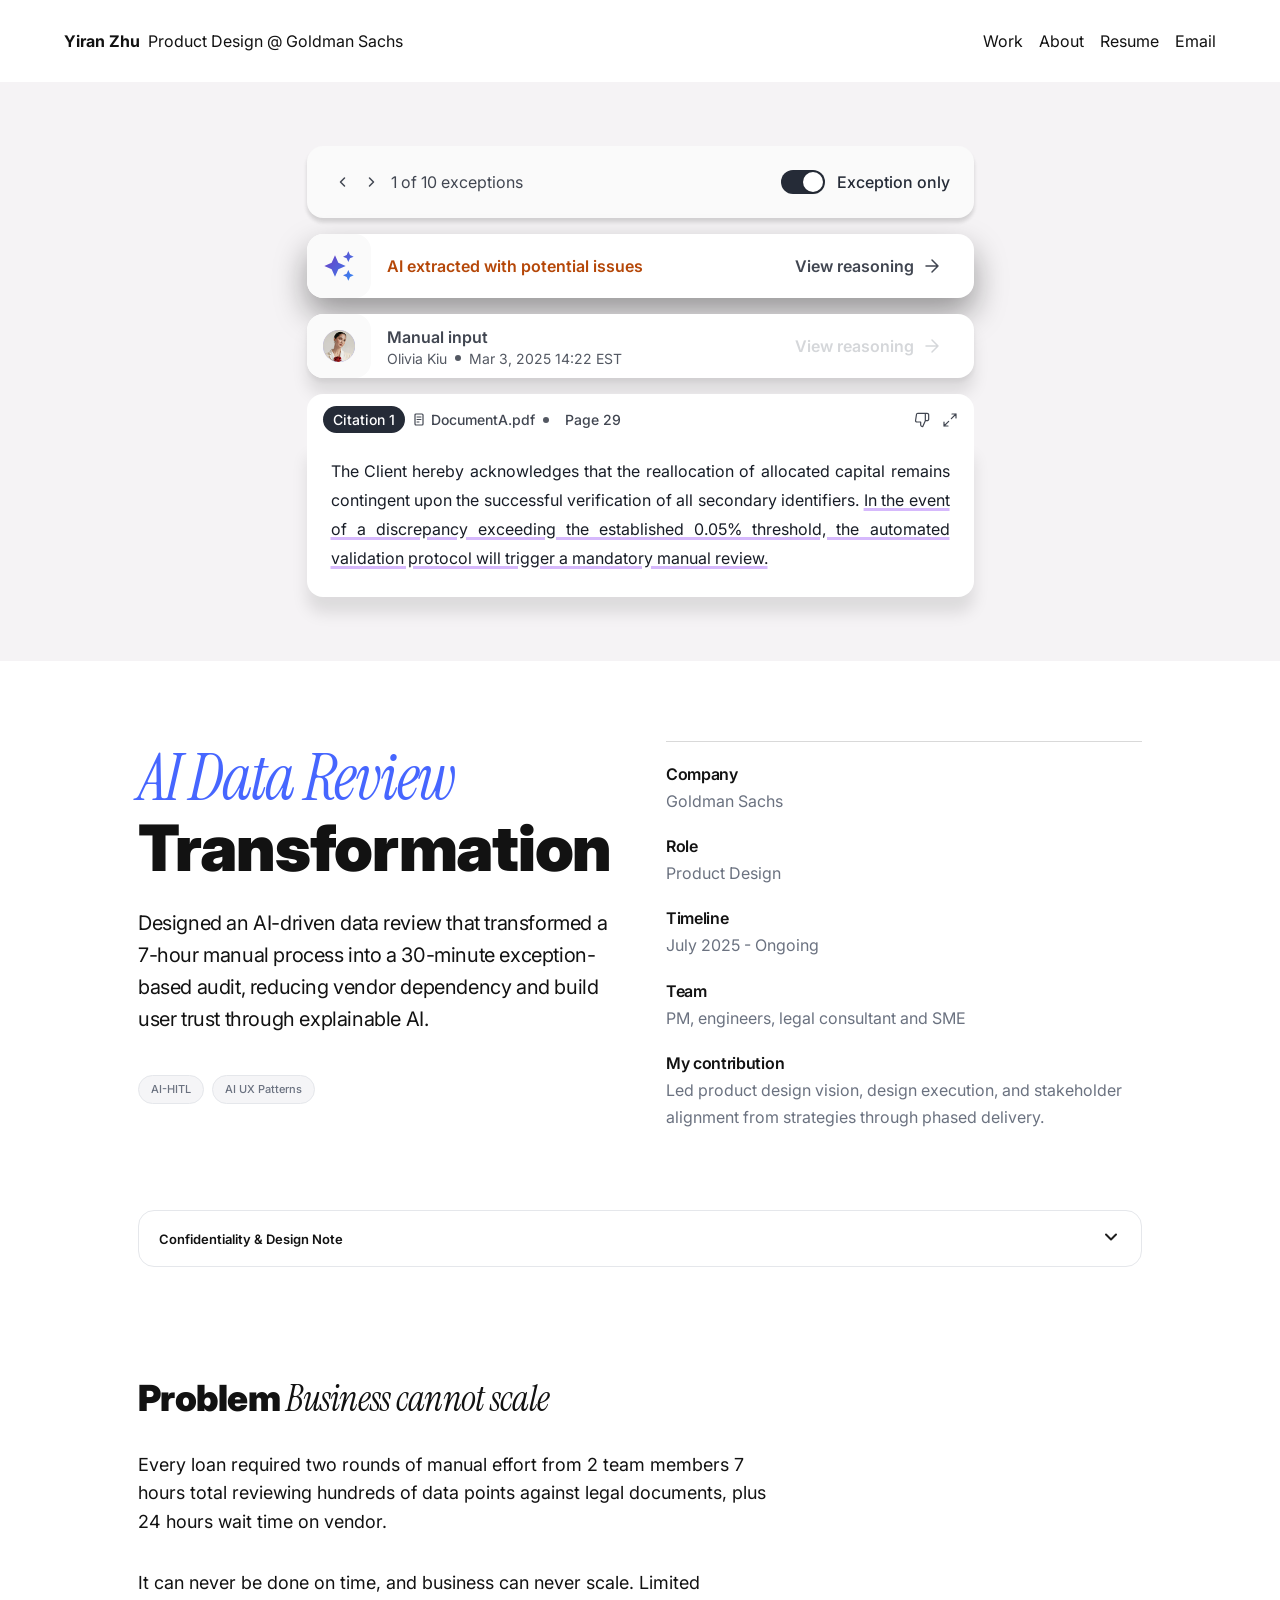
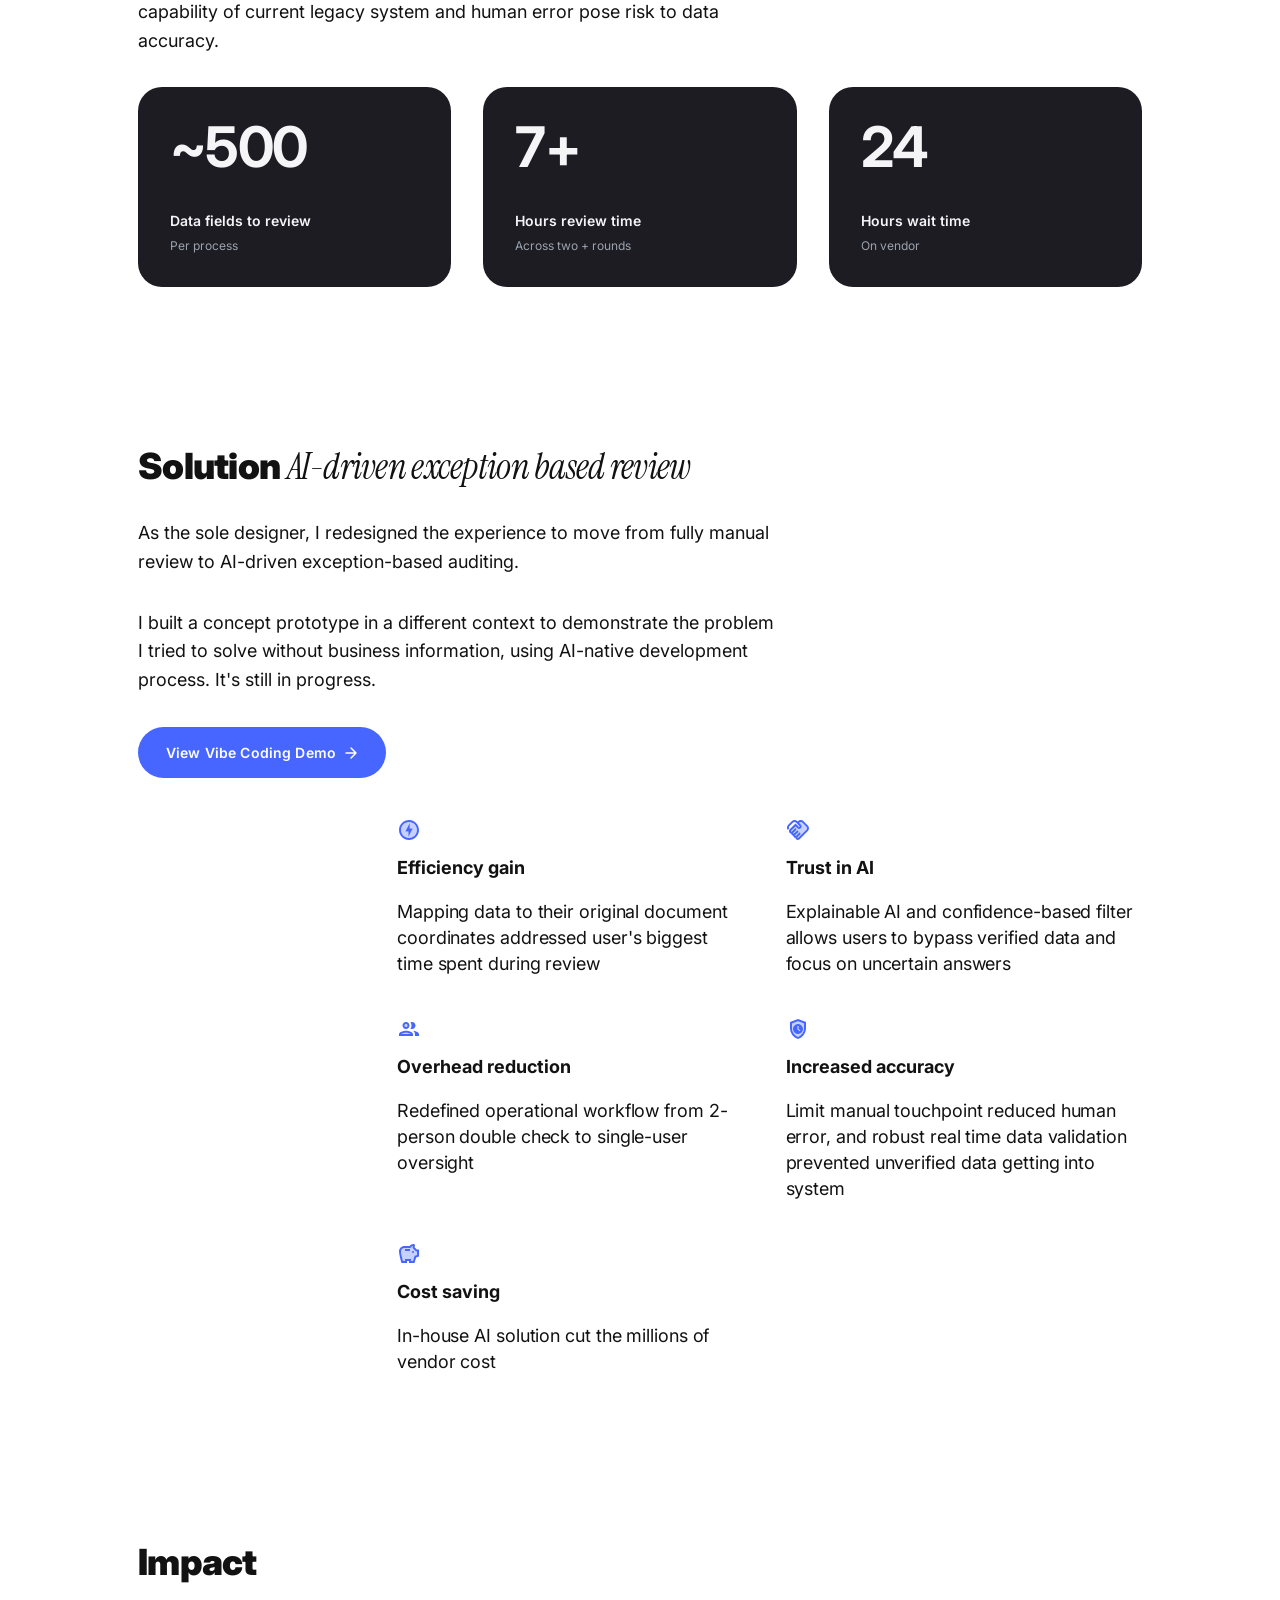
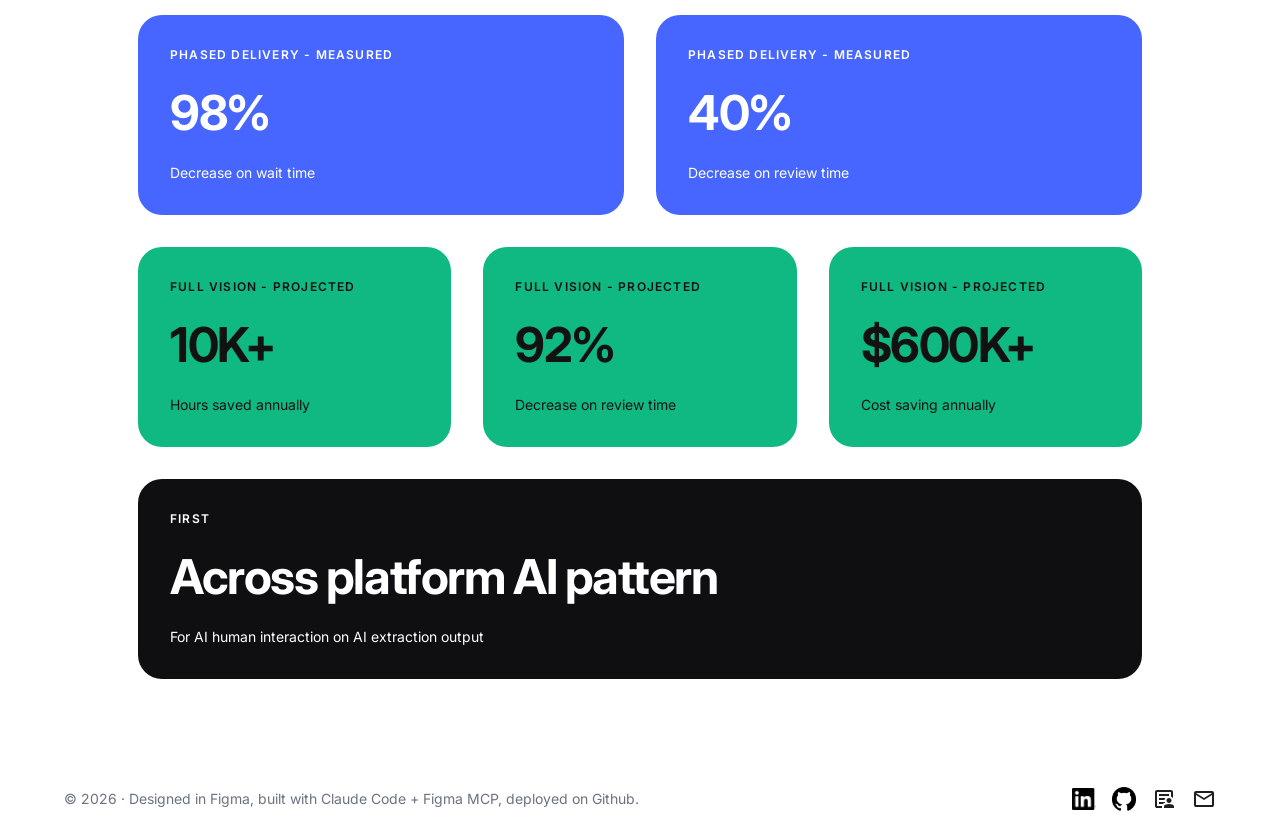
==== case-study-ai-data-review.html @ 9115e7f7 "small fixes for clarification" ====
<!DOCTYPE html>
<html lang="en">
<head>
  <meta charset="UTF-8">
  <meta name="viewport" content="width=device-width, initial-scale=1.0">
  <title>AI Data Review Transformation — Yiran Zhu</title>
  <link rel="preconnect" href="https://fonts.googleapis.com">
  <link rel="preconnect" href="https://fonts.gstatic.com" crossorigin>
  <link rel="stylesheet" href="https://fonts.googleapis.com/css2?family=Inter:ital,wght@0,400;0,500;0,600;0,700;0,900;1,400&family=Instrument+Serif:ital@0;1&family=JetBrains+Mono:wght@400;700&display=swap">
  <link rel="stylesheet" href="styles.css">
 
</head>
<body>

  <!-- ── Header ───────────────────────────────────────── -->
  <header class="site-header">
    <div class="header-col-left">
      <a href="index.html" class="header-name header-link" style="font-weight:700;">Yiran Zhu</a>
      <span class="header-title" style="font-size:16px; color: var(--color-text-primary);">Product Design @ Goldman Sachs</span>
    </div>
    <div class="header-col-right">
      <a href="index.html#work" class="header-link">Work</a>
      <a href="index.html#about" class="header-link">About</a>
      <a href="Yiran_Zhu_Senior_Product_Designer_Resume.pdf" target="_blank" class="header-link">Resume</a>
      <a href="mailto:yiran.jour@gmail.com" class="header-link">Email</a>
      <button class="hamburger-btn" id="hamburger-btn" aria-label="Open menu" aria-expanded="false">
        <span></span><span></span><span></span>
      </button>
    </div>
    <nav class="nav-dropdown" id="nav-dropdown" aria-hidden="true">
      <a href="index.html#work" class="nav-dropdown-link">Work</a>
      <a href="index.html#about" class="nav-dropdown-link">About</a>
      <a href="Yiran_Zhu_Senior_Product_Designer_Resume.pdf" target="_blank" class="nav-dropdown-link">Resume</a>
      <a href="mailto:yiran.jour@gmail.com" class="nav-dropdown-link">Email</a>
    </nav>
  </header>

  <!-- ── Hero: AI Review UI Mockup ──────────────────── -->
  <div class="cs-hero-widget">
    <div class="cs-widget-inner">

      <!-- Pagination + Toggle bar -->
      <div class="widget-bar">
        <div class="widget-bar-left">
          <div class="widget-pagination-btns">
            <button class="widget-pagination-btn" aria-label="Previous">
              <svg width="12" height="12" viewBox="0 0 12 12" fill="none"><path d="M7.5 2L3.5 6L7.5 10" stroke="#414651" stroke-width="1.5" stroke-linecap="round" stroke-linejoin="round"/></svg>
            </button>
            <button class="widget-pagination-btn" aria-label="Next">
              <svg width="12" height="12" viewBox="0 0 12 12" fill="none"><path d="M4.5 2L8.5 6L4.5 10" stroke="#414651" stroke-width="1.5" stroke-linecap="round" stroke-linejoin="round"/></svg>
            </button>
          </div>
          <span class="widget-pagination-label">1 of 10 exceptions</span>
        </div>
        <div class="widget-toggle-group">
          <div class="widget-toggle-track">
            <div class="widget-toggle-thumb"></div>
          </div>
          <span class="widget-toggle-label">Exception only</span>
        </div>
      </div>

      <!-- AI extracted row -->
      <div class="widget-row widget-row--ai">
        <div class="widget-row-icon">
          <svg xmlns="http://www.w3.org/2000/svg" width="32" height="32" viewBox="0 0 32 32" fill="none">
            <path d="M25.3335 12L27.0002 8.33334L30.6668 6.66668L27.0002 5.00001L25.3335 1.33334L23.6668 5.00001L20.0002 6.66668L23.6668 8.33334L25.3335 12ZM15.3335 12.6667L12.0002 5.33334L8.66683 12.6667L1.3335 16L8.66683 19.3333L12.0002 26.6667L15.3335 19.3333L22.6668 16L15.3335 12.6667ZM25.3335 20L23.6668 23.6667L20.0002 25.3333L23.6668 27L25.3335 30.6667L27.0002 27L30.6668 25.3333L27.0002 23.6667L25.3335 20Z" fill="url(#paint0_linear_5_7538)"/>
            <defs>
            <linearGradient id="paint0_linear_5_7538" x1="5.00016" y1="5.00001" x2="34.9446" y2="33.1111" gradientUnits="userSpaceOnUse">
            <stop stop-color="#6941C6"/>
            <stop offset="1" stop-color="#2E90FA"/>
            </linearGradient>
            </defs>
            </svg>
        </div>
        <div class="widget-row-content">
          <span class="widget-ai-label">AI extracted with potential issues</span>
        </div>
        <div class="widget-row-action">
          <span class="widget-view-btn">View reasoning
            <svg width="20" height="20" viewBox="0 0 20 20" fill="none"><path d="M4 10h12M10 4l6 6-6 6" stroke="#414651" stroke-width="1.5" stroke-linecap="round" stroke-linejoin="round"/></svg>
          </span>
        </div>
      </div>

      <!-- Manual input row -->
      <div class="widget-row widget-row--manual">
        <div class="widget-row-icon">
          <div class="widget-avatar"><img src="img/Avatar.png"></div>
        </div>
        <div class="widget-row-content">
          <div class="widget-manual-info">
            <span class="widget-manual-title">Manual input</span>
            <div class="widget-manual-sub">
              <span>Olivia Kiu</span>
              <span class="widget-dot"></span>
              <span>Mar 3, 2025 14:22 EST</span>
            </div>
          </div>
        </div>
        <div class="widget-row-action">
          <span class="widget-view-btn widget-view-btn--disabled">View reasoning
            <svg width="20" height="20" viewBox="0 0 20 20" fill="none"><path d="M4 10h12M10 4l6 6-6 6" stroke="#d5d7da" stroke-width="1.5" stroke-linecap="round" stroke-linejoin="round"/></svg>
          </span>
        </div>
      </div>

      <!-- Citation card -->
      <div class="widget-citation">
        <div class="widget-citation-tabs">
          <div class="widget-citation-tab-left">
            <span class="widget-badge-dark">Citation 1</span>
            <div class="widget-badge-file">
              <svg width="14" height="14" viewBox="0 0 14 14" fill="none"><rect x="2" y="1" width="8" height="11" rx="1" stroke="#414651" stroke-width="1.2"/><path d="M4 4h4M4 6.5h4M4 9h2" stroke="#414651" stroke-width="1" stroke-linecap="round"/></svg>
              DocumentA.pdf
            </div>
            <span class="widget-dot"></span>
            <span class="widget-badge-page">Page 29</span>
          </div>
          <div class="widget-citation-actions">
            <svg xmlns="http://www.w3.org/2000/svg" width="16" height="16" viewBox="0 0 16 16" fill="none">
              <path d="M11.3334 1.33334H13.1134C13.4907 1.32667 13.8573 1.45876 14.1436 1.70455C14.43 1.95034 14.6161 2.29271 14.6667 2.66667V7.33334C14.6161 7.7073 14.43 8.04967 14.1436 8.29546C13.8573 8.54125 13.4907 8.67335 13.1134 8.66667H11.3334M6.66669 10V12.6667C6.66669 13.1971 6.8774 13.7058 7.25247 14.0809C7.62755 14.456 8.13625 14.6667 8.66669 14.6667L11.3334 8.66667V1.33334H3.81335C3.4918 1.32971 3.17977 1.4424 2.93475 1.65067C2.68973 1.85894 2.52824 2.14874 2.48002 2.46667L1.56002 8.46667C1.53102 8.65777 1.5439 8.85289 1.59779 9.03851C1.65168 9.22413 1.74529 9.39581 1.87211 9.54166C1.99894 9.68752 2.15597 9.80405 2.33231 9.8832C2.50864 9.96234 2.70008 10.0022 2.89335 10H6.66669Z" stroke="#414651" stroke-width="1.2" stroke-linecap="round" stroke-linejoin="round"/>
            </svg>
            <svg xmlns="http://www.w3.org/2000/svg" width="16" height="16" viewBox="0 0 16 16" fill="none">
              <path d="M10 2H14M14 2V6M14 2L9.33333 6.66667M6 14H2M2 14V10M2 14L6.66667 9.33333" stroke="#414651" stroke-width="1.2" stroke-linecap="round" stroke-linejoin="round"/>
            </svg>
          </div>
        </div>
        <div class="widget-citation-body">
          <p class="widget-citation-text">The Client hereby acknowledges that the reallocation of allocated capital remains contingent upon the successful verification of all secondary identifiers. <span class="widget-text-highlight">In the event of a discrepancy exceeding the established 0.05% threshold, the automated validation protocol will trigger a mandatory manual review.</span></p>
        </div>
      </div>

    </div>
    <img class="cs-widget-fallback" src="img/Content Block.png" alt="AI Data Review widget preview">
  </div>

  <!-- ── Sections ─────────────────────────────────────── -->
  <div class="cs-sections-wrap">

    <!-- Title + Metadata -->
    <section class="cs-content-section cs-content-section--title">
      <div class="cs-title-left">
        <h1 class="cs-title-heading">
          <em class="type-hero-accent">AI Data Review</em> Transformation
        </h1>
        <p class="cs-title-desc">Designed an AI-driven data review that transformed a 7-hour manual process into a 30-minute exception-based audit, reducing vendor dependency and build user trust through explainable AI.</p>
        <div class="tags">
          <span class="tag">AI-HITL</span>
          <span class="tag">AI UX Patterns</span>
        </div>
      </div>
      <ul class="cs-meta-list">
        <li>
          <span class="cs-meta-list-label">Company</span>
          <p class="cs-meta-list-value">Goldman Sachs</p>
        </li>
        <li>
          <span class="cs-meta-list-label">Role</span>
          <p class="cs-meta-list-value">Product Design</p>
        </li>
        <li>
          <span class="cs-meta-list-label">Timeline</span>
          <p class="cs-meta-list-value">July 2025 - Ongoing</p>
        </li>
        <li>
          <span class="cs-meta-list-label">Team</span>
          <p class="cs-meta-list-value">PM, engineers, legal consultant and SME</p>
        </li>
        <li>
          <span class="cs-meta-list-label">My contribution</span>
          <p class="cs-meta-list-value">Led product design vision, design execution, and stakeholder alignment from strategies through phased delivery.</p>
        </li>
      </ul>
    </section>

    <!-- Confidentiality Note -->
    <section class="cs-content-section cs-content-section--accordion">
      <div class="accordion" data-accordion>
        <button class="accordion-header" aria-expanded="false" aria-controls="acc-ai-body">
          <span>Confidentiality &amp; Design Note</span>
          <span class="accordion-arrow">
            <svg xmlns="http://www.w3.org/2000/svg" width="20" height="20" viewBox="0 0 20 20" fill="none">
              <path d="M5 7.5L10 12.5L15 7.5" stroke="#1E1E1E" stroke-width="2" stroke-linecap="round" stroke-linejoin="round"/>
            </svg>
          </span>
        </button>
        <div class="accordion-body" id="acc-ai-body" hidden>
          <p>To comply with NDA requirements, this case study omits proprietary business logic and utilizes a modified design system. The UX logic, information architecture, and business impact represent the actual work delivered. Full case study can be shared privately.</p>
        </div>
      </div>
    </section>

    <!-- Problem: Business cannot scale -->
    <section class="cs-content-section">
      <div>
        <h2 class="cs-section-heading">Problem <span class="accent-italic">Business cannot scale</span></h2>
      </div>
      <p class="cs-body-text">Every loan required two rounds of manual effort from 2 team members 7 hours total reviewing hundreds of data points against legal documents, plus 24 hours wait time on vendor.</p>
      <p class="cs-body-text">It can never be done on time, and business can never scale. Limited capability of current legacy system and human error pose risk to data accuracy.</p>
      <div class="kpi-row">
        <div class="kpi-card">
          <p class="kpi-number">~500</p>
          <div>
            <p class="kpi-label">Data fields to review</p>
            <p class="kpi-sublabel">Per process</p>
          </div>
        </div>
        <div class="kpi-card">
          <p class="kpi-number">7+</p>
          <div>
            <p class="kpi-label">Hours review time</p>
            <p class="kpi-sublabel">Across two + rounds</p>
          </div>
        </div>
        <div class="kpi-card">
          <p class="kpi-number">24</p>
          <div>
            <p class="kpi-label">Hours wait time</p>
            <p class="kpi-sublabel">On vendor</p>
          </div>
        </div>
      </div>
    </section>

    <!-- Solution: AI-driven exception based review -->
    <section class="cs-content-section">
      <div>
        <h2 class="cs-section-heading">Solution <span class="accent-italic">AI-driven exception based review</span></h2>
      </div>
      <p class="cs-body-text">As the sole designer, I redesigned the experience to move from fully manual review to AI-driven exception-based auditing.</p>
      <p class="cs-body-text">I built a concept prototype in a different context to demonstrate the problem I tried to solve without business information, using AI-native development process. It's still in progress.</p>
      <a href="https://yiranzhu25.github.io/document-concept-app" class="btn-demo">
        View Vibe Coding Demo
        <svg width="14" height="14" viewBox="0 0 14 14" fill="none"><path d="M2 7h10M7 2l5 5-5 5" stroke="#fff" stroke-width="1.5" stroke-linecap="round" stroke-linejoin="round"/></svg>
      </a>
      <div class="feature-grid-wrap">
        <ul class="feature-list">
          <li class="feature-item">
            <div class="feature-header">
              <svg class="feature-icon" xmlns="http://www.w3.org/2000/svg" width="24" height="24" viewBox="0 0 24 24" fill="none">
                <path opacity="0.3" d="M12 4.02002C7.60002 4.02002 4.02002 7.60002 4.02002 12C4.02002 16.4 7.60002 19.98 12 19.98C16.4 19.98 19.98 16.4 19.98 12C19.98 7.60002 16.4 4.02002 12 4.02002ZM11.39 19V13.5H8.25002L12.75 5.00002V10.5H15.75L11.39 19Z" fill="#4666FF"/>
                <path d="M12 2.02002C6.49002 2.02002 2.02002 6.49002 2.02002 12C2.02002 17.51 6.49002 21.98 12 21.98C17.51 21.98 21.98 17.51 21.98 12C21.98 6.49002 17.51 2.02002 12 2.02002ZM12 19.98C7.60002 19.98 4.02002 16.4 4.02002 12C4.02002 7.60002 7.60002 4.02002 12 4.02002C16.4 4.02002 19.98 7.60002 19.98 12C19.98 16.4 16.4 19.98 12 19.98ZM12.75 5.00002L8.25002 13.5H11.39V19L15.75 10.5H12.75V5.00002Z" fill="#4666FF"/>
              </svg>
              
              <h5 class="feature-title">Efficiency gain</h5>
            </div>
            <p class="feature-desc">Mapping data to their original document coordinates addressed user's biggest time spent during review</p>
          </li>
          <li class="feature-item">
            <div class="feature-header">
              <svg class="feature-icon" xmlns="http://www.w3.org/2000/svg" width="24" height="24" viewBox="0 0 24 24" fill="none">
                <path opacity="0.3" d="M12.2201 19.8491C12.0401 20.0291 11.7201 20.0591 11.5101 19.8491C11.3301 19.6691 11.3001 19.3491 11.5101 19.1391L14.9001 15.7491L13.4901 14.3391L10.1001 17.7291C9.91006 17.9291 9.59006 17.9191 9.39006 17.7291C9.18006 17.5191 9.21006 17.1991 9.39006 17.0191L12.7801 13.6291L11.3701 12.2191L7.98006 15.6091C7.80006 15.7891 7.48006 15.8191 7.27006 15.6091C7.08006 15.4191 7.08006 15.0991 7.27006 14.8991L10.6601 11.5091L9.24006 10.0991L5.85006 13.4891C5.67006 13.6691 5.35006 13.6991 5.14006 13.4891C4.95006 13.2891 4.95006 12.9791 5.14006 12.7791L9.52006 8.39914L11.3901 10.2591C12.3401 11.2091 13.9801 11.1991 14.9301 10.2591C15.9101 9.27914 15.9101 7.69914 14.9301 6.71914L13.0701 4.85914L13.3501 4.57914C14.1301 3.79914 15.4001 3.79914 16.1801 4.57914L20.4201 8.81914C21.2001 9.59914 21.2001 10.8691 20.4201 11.6491L12.2201 19.8491Z" fill="#4666FF"/>
                <path d="M12.2201 19.85C12.0401 20.03 11.7201 20.06 11.5101 19.85C11.3301 19.67 11.3001 19.35 11.5101 19.14L14.9001 15.75L13.4901 14.34L10.1001 17.73C9.91009 17.93 9.59009 17.92 9.39009 17.73C9.18009 17.52 9.21009 17.2 9.39009 17.02L12.7801 13.63L11.3701 12.22L7.98009 15.61C7.80009 15.79 7.48009 15.82 7.27009 15.61C7.08009 15.42 7.08009 15.1 7.27009 14.9L10.6601 11.51L9.24009 10.1L5.85009 13.49C5.67009 13.67 5.35009 13.7 5.14009 13.49C4.95009 13.29 4.95009 12.98 5.14009 12.78L9.52009 8.4L11.3901 10.26C12.3401 11.21 13.9801 11.2 14.9301 10.26C15.9101 9.28 15.9101 7.7 14.9301 6.72L13.0701 4.86L13.3501 4.58C14.1301 3.8 15.4001 3.8 16.1801 4.58L20.4201 8.82C21.2001 9.6 21.2001 10.87 20.4201 11.65L12.2201 19.85ZM21.8301 13.07C23.3901 11.51 23.3901 8.98 21.8301 7.41L17.5901 3.17C16.0301 1.61 13.5001 1.61 11.9301 3.17L11.6501 3.45L11.3701 3.17C9.81009 1.61 7.28009 1.61 5.71009 3.17L2.17009 6.71C0.750092 8.13 0.620092 10.34 1.77009 11.9L3.22009 10.45C2.83009 9.7 2.96009 8.75 3.59009 8.12L7.13009 4.58C7.91009 3.8 9.18009 3.8 9.96009 4.58L13.5201 8.14C13.7001 8.32 13.7301 8.64 13.5201 8.85C13.3101 9.06 12.9901 9.03 12.8101 8.85L9.52009 5.57L3.72009 11.36C2.74009 12.33 2.74009 13.92 3.72009 14.9C4.11009 15.29 4.61009 15.53 5.14009 15.6C5.21009 16.12 5.44009 16.62 5.84009 17.02C6.24009 17.42 6.74009 17.65 7.26009 17.72C7.33009 18.24 7.56009 18.74 7.96009 19.14C8.36009 19.54 8.86009 19.77 9.38009 19.84C9.45009 20.38 9.69009 20.87 10.0801 21.26C10.5501 21.73 11.1801 21.99 11.8501 21.99C12.5201 21.99 13.1501 21.73 13.6201 21.26L21.8301 13.07Z" fill="#4666FF"/>
              </svg>
              <h5 class="feature-title">Trust in AI</h5>
            </div>
            <p class="feature-desc">Explainable AI and confidence-based filter allows users to bypass verified data and focus on uncertain answers</p>
          </li>
          <li class="feature-item">
            <div class="feature-header">
              <svg class="feature-icon" xmlns="http://www.w3.org/2000/svg" width="24" height="24" viewBox="0 0 24 24" fill="none">
                <path opacity="0.3" d="M9 10C9.82843 10 10.5 9.32843 10.5 8.5C10.5 7.67157 9.82843 7 9 7C8.17157 7 7.5 7.67157 7.5 8.5C7.5 9.32843 8.17157 10 9 10Z" fill="#4666FF"/>
                <path opacity="0.3" d="M4.33984 17H13.6598C12.8198 16.42 10.7898 15.75 8.99984 15.75C7.20984 15.75 5.17984 16.42 4.33984 17Z" fill="#4666FF"/>
                <path d="M9 12C10.93 12 12.5 10.43 12.5 8.5C12.5 6.57 10.93 5 9 5C7.07 5 5.5 6.57 5.5 8.5C5.5 10.43 7.07 12 9 12ZM9 7C9.83 7 10.5 7.67 10.5 8.5C10.5 9.33 9.83 10 9 10C8.17 10 7.5 9.33 7.5 8.5C7.5 7.67 8.17 7 9 7ZM9 13.75C6.66 13.75 2 14.92 2 17.25V19H16V17.25C16 14.92 11.34 13.75 9 13.75ZM4.34 17C5.18 16.42 7.21 15.75 9 15.75C10.79 15.75 12.82 16.42 13.66 17H4.34ZM16.04 13.81C17.2 14.65 18 15.77 18 17.25V19H22V17.25C22 15.23 18.5 14.08 16.04 13.81ZM15 12C16.93 12 18.5 10.43 18.5 8.5C18.5 6.57 16.93 5 15 5C14.46 5 13.96 5.13 13.5 5.35C14.13 6.24 14.5 7.33 14.5 8.5C14.5 9.67 14.13 10.76 13.5 11.65C13.96 11.87 14.46 12 15 12Z" fill="#4666FF"/>
              </svg>
             
              <h5 class="feature-title">Overhead reduction</h5>
            </div>
            <p class="feature-desc">Redefined operational workflow from 2-person double check to single-user oversight</p>
          </li>
          <li class="feature-item">
            <div class="feature-header">
              <svg class="feature-icon" xmlns="http://www.w3.org/2000/svg" width="24" height="24" viewBox="0 0 24 24" fill="none">
                <path opacity="0.3" d="M12 4.14062L6 6.39062V11.0906C6 15.0906 8.55 18.7906 12 19.9206C15.45 18.7906 18 15.1006 18 11.0906V6.39062L12 4.14062ZM12 17.0006C9.24 17.0006 7 14.7606 7 12.0006C7 9.24063 9.24 7.00063 12 7.00063C14.76 7.00063 17 9.24063 17 12.0006C17 14.7606 14.76 17.0006 12 17.0006ZM13.65 14.3506L11.5 12.2006V9.00063H12.5V11.7906L14.35 13.6406L13.65 14.3506Z" fill="#4666FF"/>
                <path d="M12 2L4 5V11.09C4 16.14 7.41 20.85 12 22C16.59 20.85 20 16.14 20 11.09V5L12 2ZM18 11.09C18 15.09 15.45 18.79 12 19.92C8.55 18.79 6 15.1 6 11.09V6.39L12 4.14L18 6.39V11.09ZM12 7C9.24 7 7 9.24 7 12C7 14.76 9.24 17 12 17C14.76 17 17 14.76 17 12C17 9.24 14.76 7 12 7ZM13.65 14.35L11.5 12.2V9H12.5V11.79L14.35 13.64L13.65 14.35Z" fill="#4666FF"/>
              </svg>
              <h5 class="feature-title">Increased accuracy</h5>
            </div>
            <p class="feature-desc">Limit manual touchpoint reduced human error, and robust real time data validation prevented unverified data getting into system</p>
          </li>
          <li class="feature-item">
            <div class="feature-header">
              <svg class="feature-icon" xmlns="http://www.w3.org/2000/svg" width="24" height="24" viewBox="0 0 24 24" fill="none">
                <g opacity="0.3">
                  <path d="M19 9.50009L15.5 6.00009C15.5 5.35009 15.59 4.71009 15.76 4.09009C14.79 4.34009 14 5.06009 13.67 6.00009H7.5C5.57 6.00009 4 7.57009 4 9.50009C4 11.3801 5.22 16.1501 6.01 19.0001H8V17.0001H14V19.0001H16.01L17.56 13.8501L20 13.0301V9.50009H19ZM13 9.00009H8V7.00009H13V9.00009ZM16 11.0001C15.45 11.0001 15 10.5501 15 10.0001C15 9.45009 15.45 9.00009 16 9.00009C16.55 9.00009 17 9.45009 17 10.0001C17 10.5501 16.55 11.0001 16 11.0001Z" fill="#4666FF"/>
                </g>
                <path d="M15 10C15 9.45 15.45 9 16 9C16.55 9 17 9.45 17 10C17 10.55 16.55 11 16 11C15.45 11 15 10.55 15 10ZM8 9H13V7H8V9ZM22 7.5V14.47L19.18 15.41L17.5 21H12V19H10V21H4.5C4.5 21 2 12.54 2 9.5C2 6.46 4.46 4 7.5 4H12.5C13.41 2.79 14.86 2 16.5 2C17.33 2 18 2.67 18 3.5C18 3.71 17.96 3.9 17.88 4.08C17.74 4.42 17.62 4.81 17.56 5.23L19.83 7.5H22ZM20 9.5H19L15.5 6C15.5 5.35 15.59 4.71 15.76 4.09C14.79 4.34 14 5.06 13.67 6H7.5C5.57 6 4 7.57 4 9.5C4 11.38 5.22 16.15 6.01 19H8V17H14V19H16.01L17.56 13.85L20 13.03V9.5Z" fill="#4666FF"/>
              </svg>
              <h5 class="feature-title">Cost saving</h5>
            </div>
            <p class="feature-desc">In-house AI solution cut the millions of vendor cost</p>
          </li>
        </ul>
      </div>
    </section>

    <!-- Impact -->
    <section class="cs-content-section">
      <div>
        <h2 class="cs-section-heading">Impact</h2>
      </div>

      <!-- Blue cards row: Phased Delivery - Measured -->
      <div class="impact-row">
        <div class="impact-card-new impact-card-new--blue">
          <p class="impact-overline">PHASED DELIVERY - MEASURED</p>
          <p class="impact-number-new">98%</p>
          <p class="impact-label-new">Decrease on wait time</p>
        </div>
        <div class="impact-card-new impact-card-new--blue">
          <p class="impact-overline">PHASED DELIVERY - MEASURED</p>
          <p class="impact-number-new">40%</p>
          <p class="impact-label-new">Decrease on review time</p>
        </div>
      </div>

      <!-- Green cards row: Full Vision - Projected -->
      <div class="impact-row">
        <div class="impact-card-new impact-card-new--green">
          <p class="impact-overline">FULL VISION - PROJECTED</p>
          <p class="impact-number-new">10K+</p>
          <p class="impact-label-new">Hours saved annually</p>
        </div>
        <div class="impact-card-new impact-card-new--green">
          <p class="impact-overline">FULL VISION - PROJECTED</p>
          <p class="impact-number-new">92%</p>
          <p class="impact-label-new">Decrease on review time</p>
        </div>
        <div class="impact-card-new impact-card-new--green">
          <p class="impact-overline">FULL VISION - PROJECTED</p>
          <p class="impact-number-new">$600K+</p>
          <p class="impact-label-new">Cost saving annually</p>
        </div>
      </div>

      <!-- Dark full-width card: First across-platform AI pattern -->
      <div class="impact-row">
        <div class="impact-card-new impact-card-new--dark">
          <p class="impact-overline">FIRST</p>
          <p class="impact-number-new">Across platform AI pattern</p>
          <p class="impact-label-new">For AI human interaction on AI extraction output</p>
        </div>
      </div>

    </section>

  </div><!-- /cs-sections-wrap -->

  <!-- ── Footer ───────────────────────────────────────── -->
  <footer class="site-footer">
    <div class="header-col-left">
      <span class="header-name">© 2026 · Designed in Figma, built with Claude Code + Figma MCP, deployed on Github.</span>
    </div>
    <div class="header-col-right">
      <a href="https://www.linkedin.com/in/yiranzhu/" target="_blank" class="header-link"><img src="img/InBug-Black.png"></a>
      <a href="https://github.com/yiranzhu25" target="_blank" class="header-link"><img src="img/GitHub_Invertocat_Black.png"></a>
      <a href="Yiran_Zhu_Senior_Product_Designer_Resume.pdf" target="_blank" class="header-link"><img src="img/article_person_24dp_1F1F1F_FILL0_wght400_GRAD0_opsz24.svg"></a>
      <a href="#" class="header-link header-link-bold copy-email" data-email="yiran.jour@gmail.com">
        <img src="img/mail_24dp_1F1F1F_FILL0_wght400_GRAD0_opsz24.svg"></a>
    </div>
  </footer>

  <script>
    // Hamburger menu
    var hamburgerBtn = document.getElementById('hamburger-btn');
    var navDropdown  = document.getElementById('nav-dropdown');
    if (hamburgerBtn && navDropdown) {
      hamburgerBtn.addEventListener('click', function(e) {
        e.stopPropagation();
        var open = navDropdown.classList.toggle('open');
        hamburgerBtn.setAttribute('aria-expanded', open);
      });
      document.addEventListener('click', function() {
        navDropdown.classList.remove('open');
        hamburgerBtn.setAttribute('aria-expanded', 'false');
      });
    }

    // Accordion
    document.querySelectorAll('[data-accordion]').forEach(function(acc) {
      var btn  = acc.querySelector('.accordion-header');
      var body = acc.querySelector('.accordion-body');
      var arrow = acc.querySelector('.accordion-arrow');
      if (!btn || !body) return;
      btn.addEventListener('click', function() {
        var expanded = btn.getAttribute('aria-expanded') === 'true';
        btn.setAttribute('aria-expanded', String(!expanded));
        body.hidden = expanded;
        if (arrow) arrow.style.transform = expanded ? '' : 'rotate(180deg)';
      });
    });
  </script>
</body>
</html>
---- styles.css ----
@import url('https://fonts.googleapis.com/css2?family=Inter:ital,wght@0,400;0,500;0,600;0,700;1,400&family=Instrument+Serif:ital@0;1&family=JetBrains+Mono:wght@400;700&display=swap');

/* ─── Design Tokens ─────────────────────────────────────────── */
:root {
  /* Color — Base */
  --color-bg-primary:     #FFFFFF;
  --color-bg-secondary:   #F5F5F7;
  --color-bg-inverse:     #0F0F12;
  --color-bg-inverse-mid: #1C1C22;
  --color-text-primary:   #121212;
  --color-text-secondary: #6B7280;
  --color-text-inverse:   #F5F5F7;
  --color-text-muted:     #9CA3AF;

  /* Color — Accents */
  --color-accent-primary:         #4666FF;
  --color-accent-primary-hover:   #2E52E8;
  --color-accent-secondary:       #78367E;
  --color-emphasis-positive:      #10B981;

  /* Color — Glassmorphism (nav only) */
  --glass-bg:     rgba(255, 255, 255, 0.72);
  --glass-border: 1px solid rgba(255, 255, 255, 0.3);
  --glass-blur:   blur(16px);

  /* Color — Surface & Border */
  --color-border:        #E5E7EB;
  --color-border-strong: #D1D5DB;
  --color-overlay:       rgba(15, 15, 18, 0.04);

  /* Typography */
  --font-primary: 'Inter', -apple-system, BlinkMacSystemFont, sans-serif;
  --font-accent:  'Instrument Serif', 'Playfair Display', Georgia, serif;
  --font-mono:    'JetBrains Mono', 'Fira Code', monospace;

  /* Type Scale */
  --text-xs:   0.75rem;
  --text-sm:   0.875rem;
  --text-base: 1rem;
  --text-md:   1.125rem;
  --text-lg:   1.375rem;
  --text-xl:   1.75rem;
  --text-2xl:  2.25rem;
  --text-3xl:  3rem;
  --text-4xl:  4rem;
  --text-5xl:  6rem;

  /* Spacing (4px base rhythm) */
  --space-1:  4px;
  --space-2:  8px;
  --space-3:  12px;
  --space-4:  16px;
  --space-5:  24px;
  --space-6:  32px;
  --space-7:  48px;
  --space-8:  64px;
  --space-9:  96px;
  --space-10: 128px;
  --space-11: 192px;

  /* Border Radius */
  --radius-sm:   4px;
  --radius-md:   8px;
  --radius-lg:   16px;
  --radius-xl:   24px;
  --radius-pill: 999px;
  --radius-full: 50%;

  /* Shadow */
  --shadow-focus: 0 0 0 2px var(--color-accent-primary);
  --shadow-float: 0 8px 32px rgba(15, 15, 18, 0.12);
  --shadow-card:  0 1px 2px rgba(15, 15, 18, 0.05);

  /* Motion */
  --duration-fast: 150ms;
  --duration-base: 250ms;
  --duration-slow: 400ms;
  --ease-default:  cubic-bezier(0.16, 1, 0.3, 1);
  --ease-in-out:   cubic-bezier(0.4, 0, 0.2, 1);

  /* Backward-compat aliases */
  --font-base:         var(--font-primary);
  --color-bg:          var(--color-bg-primary);
  --color-surface:     var(--color-bg-secondary);
  --color-text-body:   var(--color-text-primary);
  --color-text-meta:   var(--color-text-secondary);
  --color-border-meta: var(--color-border);
  --color-dark-card:   var(--color-bg-inverse);
  --container-max:     1068px;
  --container-pad:     40px;
  --section-gap:       96px;
  --nav-height:        auto;
  --radius-card:       var(--radius-lg);
  --radius-tag:        var(--radius-pill);
}

/* ─── Reset ─────────────────────────────────────────────────── */
*, *::before, *::after { box-sizing: border-box; margin: 0; padding: 0; }
html { scroll-behavior: smooth; }
body {
  font-family: var(--font-primary);
  background: var(--color-bg-primary);
  color: var(--color-text-primary);
  line-height: 1.65;
  -webkit-font-smoothing: antialiased;
  -moz-osx-font-smoothing: grayscale;
}
img { display: block; max-width: 100%; }
a { color: inherit; text-decoration: none; }
button { font-family: inherit; cursor: pointer; border: none; background: none; }

/* ─── Layout ─────────────────────────────────────────────────── */
.container {
  max-width: var(--container-max);
  margin: 0 auto;
  padding: 0 var(--container-pad);
}

.section { margin-bottom: var(--section-gap); }

/* ─── Navigation ─────────────────────────────────────────────── */
.nav {
  background: var(--glass-bg);
  -webkit-backdrop-filter: var(--glass-blur);
  backdrop-filter: var(--glass-blur);
  border-bottom: var(--glass-border);
  padding: 20px 0;
  position: sticky;
  top: 0;
  z-index: 100;
}

.nav-inner {
  display: flex;
  align-items: center;
  justify-content: space-between;
}

.nav-left { flex: 0 0 auto; }

.nav-name {
  font-size: 14px;
  font-weight: 600;
  color: var(--color-text-primary);
  display: flex;
  align-items: center;
  gap: 2px;
}

.nav-center {
  flex: 1;
  text-align: center;
}

.nav-status {
  font-size: 13px;
  font-weight: 500;
  color: var(--color-text-secondary);
  display: inline-flex;
  align-items: center;
  gap: 3px;
}

.nav-plus {
  font-size: 16px;
  font-weight: 400;
  opacity: 0.5;
  line-height: 1;
}

.nav-right {
  display: flex;
  align-items: center;
  gap: 24px;
  flex: 0 0 auto;
}

.nav-link {
  font-size: 13px;
  font-weight: 500;
  color: var(--color-text-secondary);
  transition: color var(--duration-fast) var(--ease-default);
}
.nav-link:hover { color: var(--color-text-primary); }

/* ─── Typography ─────────────────────────────────────────────── */
h1, h2, h3, h4 { font-weight: 400; line-height: 1.15; }

.text-bold { font-weight: 700; }
em.hero-em { font-style: normal; font-weight: 700; }

p {
  font-size: 16px;
  line-height: 1.6;
  color: var(--color-text-body);
}

/* ─── Tags & Badges ──────────────────────────────────────────── */
.tag {
  display: inline-flex;
  align-items: center;
  background-color: var(--color-bg-secondary);
  color: var(--color-text-secondary);
  border: 1px solid var(--color-border);
  font-size: 11px;
  font-weight: 500;
  border-radius: var(--radius-tag);
  padding: 4px 12px;
  white-space: nowrap;
}

/* Tag color variants */
.tag--orange {
  background: rgba(255,147,79,0.15);
  color: #b64600;
}
.tag--dark-blue {
  background: #04314b;
  color: #f5f3f5;
}

.tags {
  display: flex;
  flex-wrap: wrap;
  gap: 8px;
  margin-top: 16px;
}

.badge {
  display: inline-flex;
  align-items: center;
  font-size: 11px;
  font-weight: 600;
  letter-spacing: 0.03em;
  border-radius: 100px;
  padding: 4px 10px;
  text-transform: uppercase;
  white-space: nowrap;
}
.badge--measured {
  background: rgba(111,0,255,0.08);
  color: #6f00ff;
}
.badge--projected {
  background: rgba(255,147,79,0.15);
  color: #b64600;
}
.badge--measured-orange {
  background: rgba(255,147,79,0.15);
  color: #b64600;
}

/* ─── Buttons / Links ────────────────────────────────────────── */
.btn-link {
  font-size: 13px;
  font-weight: 500;
  color: var(--color-text-secondary);
  transition: color var(--duration-fast) var(--ease-default);
}
.btn-link:hover { color: var(--color-text-primary); }

.case-link {
  display: inline-block;
  font-size: 13px;
  font-weight: 500;
  color: var(--color-text-primary);
  margin-top: 12px;
  transition: opacity var(--duration-fast) var(--ease-default);
}
.case-link:hover { opacity: 0.6; }

.work-card-plus {
  display: inline-flex;
  align-items: center;
  justify-content: center;
  width: 28px;
  height: 28px;
  border: 1px solid var(--color-border);
  border-radius: 50%;
  font-size: 16px;
  font-weight: 400;
  color: var(--color-text-secondary);
  margin-top: 10px;
  transition: all var(--duration-fast) var(--ease-default);
}
.work-card-plus:hover {
  background: var(--color-text-primary);
  color: #fff;
  border-color: var(--color-text-primary);
}

/* ─── Accordion ──────────────────────────────────────────────── */
.accordion {
  border: 1px solid var(--color-border);
  border-radius: var(--radius-card);
  overflow: hidden;

}

.accordion-header {
  display: flex;
  justify-content: space-between;
  align-items: center;
  padding: 16px 20px;
  background: none;
  width: 100%;
  text-align: left;
  font-size: 13px;
  font-weight: 600;
  color: var(--color-text-primary);
}
.accordion-header:hover { background: var(--color-surface); }

.accordion-arrow {
  font-size: 14px;
  color: var(--color-text-secondary);
  transition: transform var(--duration-base) var(--ease-default);
  display: inline-block;
}
.accordion-header[aria-expanded="true"] .accordion-arrow { transform: rotate(180deg); }

.accordion-body {
  padding: 0 20px 16px;
}
.accordion-body p {
  font-size: 13px;
  color: var(--color-text-secondary);
  line-height: 1.65;
}
.accordion-body[hidden] { display: none; }

/* ─── Homepage: Hero ─────────────────────────────────────────── */
.hero {
  padding: 64px 0 56px;
}

.hero-heading {
  font-size: 48px;
  font-weight: 700;
  line-height: 1.1;
  letter-spacing: -0.03em;
  color: var(--color-text-primary);
  max-width: 640px;
}

/* ─── Homepage: Value Props ──────────────────────────────────── */
.value-props {
  display: grid;
  grid-template-columns: repeat(3, 1fr);
  gap: 40px;
}

.vp-icon {
  margin-bottom: 12px;
  color: var(--color-text-secondary);
  opacity: 0.7;
}

.vp-title {
  font-size: 14px;
  font-weight: 700;
  color: var(--color-text-primary);
  margin-bottom: 8px;
}

.vp-desc {
  font-size: 14px;
  color: var(--color-text-secondary);
  line-height: 1.6;
}

/* ─── Homepage: Work Section ─────────────────────────────────── */
.work-section { }

.section-title {
  font-size: 14px;
  font-weight: 600;
  color: var(--color-text-primary);
  margin-bottom: 28px;
}

/* ── Work Card Base ── */
.work-card {
  margin-bottom: 56px;
}

/* ── Split card (AI Data Review) ── */
.work-card--split .work-card-visual {
  display: flex;
  border-radius: var(--radius-card);
  overflow: hidden;
  height: 340px;
  background: var(--color-surface);
  margin-bottom: 20px;
}

.work-card-left {
  flex: 1.1;
  background: var(--color-surface);
  overflow: hidden;
  display: flex;
  align-items: center;
  justify-content: center;
}

.work-card-left img {
  width: 100%;
  height: 100%;
  object-fit: cover;
  object-position: top;
}

.work-card-right--dark {
  flex: 0.9;
  background: var(--color-dark-card);
  display: flex;
  flex-direction: column;
  justify-content: center;
  align-items: flex-start;
  padding: 40px 36px;
  color: #fff;
}

.work-card-demo-label {
  font-size: 20px;
  font-weight: 600;
  color: #fff;
  line-height: 1.3;
  margin-bottom: 12px;
  display: block;
}

.work-card-demo-cta {
  font-size: 13px;
  color: rgba(255,255,255,0.5);
  display: block;
}

/* ── Full card (Automate — pipeline) ── */
.work-card--full .work-card-visual {
  border-radius: var(--radius-card);
  overflow: hidden;
  margin-bottom: 20px;
}

/* ── Work card info ── */
.work-card-title {
  font-size: 16px;
  font-weight: 600;
  color: var(--color-text-primary);
  margin-bottom: 6px;
}

.work-card-desc {
  font-size: 15px;
  color: var(--color-text-secondary);
  line-height: 1.6;
  max-width: 680px;
}

/* ── 2-col grid cards ── */
.work-card-grid {
  display: grid;
  grid-template-columns: 1fr 1fr;
  gap: 24px;
}

.work-card-grid-item .work-card-visual {
  border-radius: var(--radius-card);
  overflow: hidden;
  height: 280px;
  background: var(--color-surface);
  margin-bottom: 16px;
}

.work-card-grid-item .work-card-visual img {
  width: 100%;
  height: 100%;
  object-fit: cover;
}

.work-card-grid-item .work-card-info {
  display: flex;
  flex-direction: column;
  gap: 2px;
}

/* ─── Pipeline Embed ─────────────────────────────────────────── */
.pipeline-embed-wrap {
  border-radius: var(--radius-card);
  overflow: hidden;
  pointer-events: none;
  user-select: none;
}

/* ─── Homepage: Timeline ─────────────────────────────────────── */
.timeline-header {
  display: flex;
  align-items: center;
  justify-content: space-between;
  margin-bottom: 28px;
}

.timeline { }

.timeline-row {
  display: grid;
  grid-template-columns: 120px 1fr;
  gap: 32px;
  padding: 24px 0;
  border-top: 1px solid var(--color-border);
}
.timeline-row:last-child { border-bottom: 1px solid var(--color-border); }

.timeline-year {
  font-size: 13px;
  color: var(--color-text-meta);
  padding-top: 3px;
}

.timeline-role {
  font-size: 15px;
  font-weight: 600;
  color: var(--color-text-primary);
  margin-bottom: 2px;
}

.timeline-company {
  font-size: 14px;
  font-weight: 500;
  color: var(--color-text-secondary);
  margin-bottom: 6px;
}

.timeline-desc {
  font-size: 13px;
  color: var(--color-text-secondary);
  line-height: 1.6;
}

/* ─── Homepage: Personal ─────────────────────────────────────── */
.personal-interest {
  display: flex;
  gap: 12px;
  margin-bottom: 32px;
}

.personal-label {
  font-size: 14px;
  font-weight: 600;
  color: var(--color-text-primary);
  white-space: nowrap;
}

.personal-text {
  font-size: 14px;
  color: var(--color-text-body);
}

.personal-placeholder {
  width: 100%;
  height: 280px;
  background: var(--color-surface);
  border-radius: var(--radius-card);
}

/* ─── Case Study: Shared ─────────────────────────────────────── */

/* Hero */
.cs-hero {
  margin-bottom: 48px;
  padding-top: 36px;
}

.cs-hero-inner {
  background: var(--color-surface);
  border-radius: var(--radius-card);
  overflow: hidden;
  min-height: 380px;
  display: flex;
  align-items: center;
  justify-content: center;
}

.cs-hero-img {
  width: 100%;
  height: auto;
  object-fit: cover;
}

.cs-hero-placeholder {
  width: 100%;
  min-height: 380px;
  background: var(--color-surface);
  border-radius: var(--radius-card);
  display: flex;
  align-items: center;
  justify-content: center;
}

.cs-hero-2col {
  display: grid;
  grid-template-columns: 1fr 1fr;
  gap: 16px;
  border-radius: var(--radius-card);
  overflow: hidden;
}

.cs-hero-2col-img {
  width: 100%;
  height: 320px;
  object-fit: cover;
  display: block;
}

.cs-hero-mosaic {
  border-radius: var(--radius-card);
  overflow: hidden;
}

.cs-hero-mosaic-img {
  width: 100%;
  height: auto;
  max-height: 400px;
  object-fit: cover;
}

/* Metadata 2-col */
.cs-meta {
  display: grid;
  grid-template-columns: 3fr 2fr;
  gap: 56px;
  margin-bottom: 56px;
  padding-bottom: 56px;
  border-bottom: 1px solid var(--color-border);
}

.cs-title {
  font-size: 44px;
  font-weight: 700;
  line-height: 1.1;
  letter-spacing: -0.03em;
  margin-bottom: 16px;
  color: var(--color-text-primary);
}

.cs-desc {
  font-size: 16px;
  color: var(--color-text-body);
  line-height: 1.6;
  margin-bottom: 0;
}

/* Meta right: list with border-top dividers */
.cs-meta-right {
  display: flex;
  flex-direction: column;
  justify-content: flex-start;
}

.cs-meta-field {
  display: flex;
  gap: 12px;
  padding: 10px 0;
  border-top: 1px solid rgba(0,0,0,0.10);
}

.cs-meta-field:last-child {
  border-bottom: 1px solid rgba(0,0,0,0.10);
}

.cs-meta-label {
  font-size: 13px;
  font-weight: 500;
  color: var(--color-text-secondary);
  min-width: 90px;
  flex-shrink: 0;
  padding-top: 1px;
}

.cs-meta-value {
  font-size: 13px;
  color: var(--color-text-primary);
  line-height: 1.5;
}

/* Sections */
.cs-section {
  margin-bottom: 64px;
}

.cs-section-title {
  font-size: 32px;
  font-weight: 700;
  line-height: 1.15;
  letter-spacing: -0.02em;
  margin-bottom: 24px;
  color: var(--color-text-primary);
}

.cs-section-body {
  font-size: 16px;
  color: var(--color-text-body);
  line-height: 1.6;
  max-width: 640px;
  margin-bottom: 20px;
}
.cs-section-body:last-of-type { margin-bottom: 32px; }

/* ─── Case Study: Grid (5-item, 2-col) ───────────────────────── */
.cs-grid {
  display: grid;
  gap: 28px 40px;
}
.cs-grid--5 { grid-template-columns: repeat(2, 1fr); }
.cs-grid--3 { grid-template-columns: repeat(2, 1fr); }

.cs-grid-item { }

.cs-grid-icon {
  margin-bottom: 8px;
  font-size: 18px;
  opacity: 0.8;
}

.cs-grid-label {
  font-size: 15px;
  font-weight: 600;
  color: var(--color-text-primary);
  margin-bottom: 6px;
}

.cs-grid-desc {
  font-size: 14px;
  color: var(--color-text-secondary);
  line-height: 1.6;
}

/* ─── Case Study: Problems list ──────────────────────────────── */
.cs-problems {
  display: flex;
  flex-direction: column;
  gap: 24px;
  margin-top: 24px;
}

.cs-problem-item {
  display: flex;
  flex-direction: column;
  gap: 6px;
}

.cs-problem-icon {
  font-size: 18px;
  margin-bottom: 2px;
}

.cs-problem-title {
  font-size: 15px;
  font-weight: 600;
  color: var(--color-text-primary);
}

.cs-problem-desc {
  font-size: 14px;
  color: var(--color-text-secondary);
  line-height: 1.6;
  max-width: 600px;
}

/* ─── Case Study: Trio (Challenge/Solution/Impact) ───────────── */
.cs-trio {
  display: flex;
  flex-direction: column;
  gap: 20px;
  margin-top: 16px;
}

.cs-trio-item { }

.cs-trio-icon {
  font-size: 16px;
  margin-bottom: 4px;
}

.cs-trio-label {
  font-size: 15px;
  font-weight: 600;
  color: var(--color-text-primary);
  margin-bottom: 6px;
}

.cs-trio-desc {
  font-size: 14px;
  color: var(--color-text-secondary);
  line-height: 1.6;
  max-width: 620px;
}

.cs-section-img {
  width: 100%;
  border-radius: 12px;
  margin-top: 24px;
  margin-bottom: 8px;
}

.cs-image-placeholder {
  width: 100%;
  height: 300px;
  background: var(--color-surface);
  border-radius: 12px;
  margin-top: 24px;
}

/* ─── Homepage v2: Full-width layout ────────────────────────── */

/* Header / Footer shared */
.site-header,
.site-footer {
  display: grid;
  gap: 16px;
  padding: 28px 64px;
  align-items: center;
}
.site-header {
  grid-template-columns: repeat(2, 1fr);
  /*border-bottom: 1px solid var(--color-border);*/
  position: sticky;
  top: 0;
  z-index: 100;
  background: #fff;
}
.site-footer {
  grid-template-columns: 1fr auto;
  /*border-top: 1px solid var(--color-border);*/
}

.header-col-left {
  display: flex;
  align-items: center;
  gap: 8px;
  justify-self: start;
}
.header-col-center {
  display: flex;
  align-items: center;
  gap: 8px;
  justify-self: start;
  font-size: 16px;
  color: var(--color-text-primary);
}
.header-col-right {
  display: flex;
  align-items: center;
  justify-content: flex-end;
  gap: 16px;
  font-size: 16px;
  color: var(--color-text-primary);
  position: relative;
}

/* Active nav link */
.header-link--active { font-weight: 700; }
.header-link img{width: 24px;}

/* Hamburger button — hidden by default, shown at ≤480px */
.hamburger-btn {
  display: none;
  flex-direction: column;
  justify-content: space-between;
  width: 22px;
  height: 15px;
  background: none;
  border: none;
  cursor: pointer;
  padding: 0;
  flex-shrink: 0;
}
.hamburger-btn span {
  display: block;
  width: 100%;
  height: 2px;
  background: #302B27;
  border-radius: 1px;
}

/* Dropdown nav */
.nav-dropdown {
  display: none;
  position: absolute;
  top: calc(100% + 12px);
  right: 0;
  background: #fff;
  border: 1px solid var(--color-border);
  border-radius: 12px;
  padding: 8px 0;
  min-width: 160px;
  z-index: 200;
  box-shadow: 0 4px 24px rgba(0,0,0,0.08);
}
.nav-dropdown.open { display: block; }
.nav-dropdown-link {
  display: block;
  padding: 10px 20px;
  font-size: 16px;
  font-weight: 400;
  color: #302B27;
  text-decoration: none;
  white-space: nowrap;
}
.nav-dropdown-link:hover { background: var(--color-bg-secondary); }
.nav-dropdown-link.header-link--active { font-weight: 700; }
.header-name {
  font-size: 16px;
  color: var(--color-text-primary);
}
.site-footer .header-name{
  font-size:14px;
  color: var(--color-text-secondary);
}

.header-link {
  font-size: 16px;
  color: var(--color-text-primary);
  text-decoration: none;
  white-space: nowrap;
  transition: opacity var(--duration-fast) var(--ease-default);
}
.header-link:hover { opacity: 0.6; }
.header-link-bold { font-weight: 700; }
.header-pill {
  background: var(--color-bg-secondary);
  border-radius: 40px;
  width: 30px;
  height: 30px;
  display: flex;
  align-items: center;
  justify-content: center;
  flex-shrink: 0;
  border: none;
  cursor: default;
  color: var(--color-text-primary);
}

/* Main content */
.home-main {
  padding: 64px;
  display: flex;
  flex-direction: column;
  gap: 240px;
  align-items: center;
}

/* Intro section */
.intro-section {
  display: flex;
  flex-direction: column;
  gap: 32px;
}
.home-hero-heading {
  font-size: 64px;
  font-weight: 900;
  line-height: 1.1;
  letter-spacing: -1.28px;
  color: #302B27;
  display: flex;
  flex-direction: column;
  gap: 0;
}
.hero-line {
  display: block;
}
.hero-icon {
  width: 24px;
  height: 24px;
  display: inline-block;
  vertical-align: top;
  margin-top: 10px;
  margin-left: 8px;
}
.type-hero-accent {
  font-family: 'Instrument Serif', Georgia, serif;
  font-style: italic;
  font-weight: 400;
  color: var(--color-accent-primary);
}
.vp-list {
  display: flex;
  flex-wrap: wrap;
  gap: 16px;
  list-style: none;
}
.vp-list-item {
  flex: 1;
  min-width: 280px;
  max-width: 420px;
  padding: 24px;
  border-radius: 16px;
  display: flex;
  flex-direction: column;
  gap: 16px;
}
.vp-list-item .vp-icon-wrap {
  width: 24px;
  height: 24px;
  flex-shrink: 0;
}
.vp-list-item .vp-name {
  font-size: 16px;
  font-weight: 700;
  color: var(--color-text-primary);
  letter-spacing: -0.24px;
  line-height: 1;
}
.vp-list-item .vp-body {
  font-size: 18px;
  color: var(--color-text-primary);
  line-height: 1.45;
  letter-spacing: -0.09px;
}

/* Work section */
.home-work-section {
  display: flex;
  flex-direction: column;
  gap: 80px;
  max-width: 1200px;
  padding:0 64px;
}
.home-section-title {
  font-size: 36px;
  font-weight: 700;
  color: var(--color-text-primary);
  letter-spacing: -0.72px;
  line-height: 1.1;
}

/* Work entries list */
.work-entries {
  display: flex;
  flex-direction: column;
  gap: 80px;
}
.work-entry {
  display: flex;
  flex-direction: column;
  gap: 32px;
}
.work-entry-info {
  display: flex;
  flex-direction: column;
  gap: 16px;
}
.work-meta-tags {
  font-size: 14px;
  font-weight: 400;
  color: var(--color-text-secondary);
  line-height: 1.4;
}
.work-entry-title {
  font-size: 28px;
  font-weight: 600;
  color: var(--color-text-primary);
  letter-spacing: -0.36px;
  line-height: 1.2;
}
.work-entry-desc {
  font-size: 18px;
  color: var(--color-text-primary);
  letter-spacing: -0.36px;
  line-height: 1.6;
  font-weight: 300;
}
.work-entry-desc strong{
  font-weight: 500;
}
.view-study-btn {
  display: inline-flex;
  align-items: center;
  gap: 8px;
  border: 1.5px solid #D1D5DB;
  border-radius: var(--radius-pill);
  padding: 14px 28px;
  font-size: 14px;
  font-weight: 600;
  color: var(--color-text-primary);
  letter-spacing: 0.14px;
  white-space: nowrap;
  text-decoration: none;
  width: fit-content;
  transition: border-color var(--duration-fast) var(--ease-default);
}
.view-study-btn:hover { border-color: var(--color-text-primary); }
.btn-dark {
  display: inline-flex;
  align-items: center;
  gap: 8px;
  background: #121212;
  color: #fff;
  border-radius: var(--radius-pill);
  padding: 14px 28px;
  font-size: 14px;
  font-weight: 600;
  letter-spacing: 0.14px;
  text-decoration: none;
  white-space: nowrap;
  width: fit-content;
  transition: opacity var(--duration-fast) var(--ease-default);
}
.btn-dark:hover { opacity: 0.85; }

/* Work visual: split panel (AI Data Review) */
.work-visual-split {
  display: flex;
  gap:32px;
  overflow: hidden;
  min-height: 400px;
}
.work-visual-split-left {
  flex: 1;
  background: var(--color-bg-secondary);
  overflow: hidden;
  display: flex;
  align-items: flex-start;
  justify-content: center;
  border-radius: 16px;
}
.work-visual-split-left img {
  width: 100%;
  height: 100%;
  object-fit: contain;
  object-position: center center;
}
.work-visual-split-right {
  width: 300px;
  flex-shrink: 0;
  align-self: stretch;
  background: var(--color-bg-inverse);
  padding: 32px;
  border-radius: 16px;
  display: flex;
  flex-direction: column;
  justify-content: space-between;
}
.concept-title {
  font-size: 36px;
  font-weight: 700;
  color: #F5F5F7;
  letter-spacing: -0.72px;
  line-height: 1.1;
}
.concept-body {
  flex: 1;
  font-size: 16px;
  font-weight: 400;
  color: #F5F5F7;
  line-height: 1.65;
  padding: 8px 0;
}
@media (max-width: 480px) {
  .concept-body {font-size: 14px;}
}
.concept-cta {
  font-size: 14px;
  font-weight: 600;
  color: #F5F5F7;
  display: flex;
  flex-direction: column;
  gap: 16px;
}
.concept-cta-label {
  font-size: 14px;
  font-weight: 600;
  color: #F5F5F7;
}
.concept-arrow-btn {
  width: 44px;
  height: 44px;
  background: #fff;
  border-radius: 50%;
  display: flex;
  align-items: center;
  justify-content: center;
  flex-shrink: 0;
  text-decoration: none;
  transition: opacity var(--duration-fast) var(--ease-default);
}
.concept-arrow-btn:hover { opacity: 0.85; }

/* Work visual: full-width pipeline / placeholder */
.work-visual-full {
  
  overflow: hidden;
}
.work-visual-placeholder {
  border-radius: 24px;
  background: linear-gradient(to top, #f0f0f0, #eee);
  padding: 64px;
  min-height: 300px;
  display: flex;
  align-items: center;
  justify-content: center;
  font-size: 18px;
  color: var(--color-text-primary);
  letter-spacing: -0.36px;
}

/* 2-col small work cards */
.work-grid-2col {
  display: grid;
  grid-template-columns: 1fr 1fr;
  gap: 32px;
}
.work-card-sm {
  display: flex;
  flex-direction: column;
  gap: 16px;
}
.work-card-sm-image {
  height: 400px;
  border-radius: 16px;
  overflow: hidden;
  background: var(--color-surface);
  flex-shrink: 0;
}
.work-card-sm-image img {
  width: 100%;
  height: 100%;
  object-fit: cover;
}
#rushable-case-thumb {
  object-fit: contain;
}
.work-card-sm-info {
  display: flex;
  flex-direction: column;
  gap: 16px;
}
.work-card-sm-header {
  display: flex;
  align-items: flex-start;
  justify-content: space-between;
  gap: 16px;
}
.work-card-sm-title {
  font-size: 28px;
  font-weight: 600;
  color: var(--color-text-primary);
  letter-spacing: -0.36px;
  line-height: 1.2;
}

/* Career section */
.career-section {
  display: flex;
  flex-direction: column;
  gap: 48px;
}
.career-header-row {
  display: flex;
  align-items: flex-start;
  gap: 48px;
}
.career-heading {
  flex: 1;
  font-size: 36px;
  font-weight: 700;
  color: var(--color-text-primary);
  letter-spacing: -0.72px;
  line-height: 1.1;
}
.download-resume-btn {
  border: 1.5px solid #D1D5DB;
  border-radius: var(--radius-pill);
  padding: 14px 28px;
  display: inline-flex;
  align-items: center;
  gap: 8px;
  font-size: 14px;
  font-weight: 600;
  color: var(--color-text-primary);
  letter-spacing: 0.14px;
  white-space: nowrap;
  text-decoration: none;
  align-self: flex-start;
  transition: border-color var(--duration-fast) var(--ease-default);
}
.download-resume-btn:hover { border-color: var(--color-text-primary); }
.career-entries-list {
  display: flex;
  flex-direction: column;
  gap: 48px;
}
.career-entry {
  display: grid;
  grid-template-columns: 1fr 1fr 3fr;
  gap: 24px;
  align-items: start;
}
.career-year {
  font-size: 18px;
  color: var(--color-text-primary);
  letter-spacing: -0.36px;
  line-height: 1.6;
}
.career-content {
  display: flex;
  flex-direction: column;
  gap: 8px;
}
.career-role {
  font-size: 18px;
  font-weight: 700;
  color: var(--color-text-primary);
  letter-spacing: -0.36px;
  line-height: 1.6;
}
.career-company {
  font-size: 18px;
  font-weight: 700;
  color: var(--color-text-primary);
  letter-spacing: -0.36px;
  line-height: 1.6;
}
.career-desc {
  font-size: 18px;
  font-weight: 400;
  color: var(--color-text-secondary);
  letter-spacing: -0.36px;
  line-height: 1.6;
  margin-top: 8px;
}

/* Personal section */
.personal-section {
  display: flex;
  flex-direction: column;
  gap: 48px;
}
.personal-heading {
  font-size: 36px;
  font-weight: 700;
  color: var(--color-text-primary);
  letter-spacing: -0.72px;
  line-height: 1.1;
}
.personal-grid {
  display: grid;
  grid-template-columns: 1fr 1fr 3fr;
  gap: 24px;
  align-items: start;
}
.personal-label-col {
  font-size: 18px;
  font-weight: 700;
  color: var(--color-text-primary);
  letter-spacing: -0.36px;
  line-height: 1.6;
}
.personal-text-col p{
  font-size: 18px;
  color: var(--color-text-primary);
  letter-spacing: -0.36px;
  line-height: 1.6;
  padding: 16px 0;
}
@media (max-width: 480px) {
  .personal-text-col p{font-size: 14px;}
}

.personal-placeholder-block {
  background: linear-gradient(to top, #f0f0f0, #eee);
  border-radius: 24px;
  padding: 64px;
  display: flex;
  align-items: center;
  justify-content: center;
  min-height: 280px;
  font-size: 18px;
  color: var(--color-text-primary);
  letter-spacing: -0.36px;
}

/* ─── Page wrapper ───────────────────────────────────────────── */
.page-wrap {
  min-height: 100vh;
}

.page-footer {
  border-top: 1px solid var(--color-border);
  padding: 40px 0;
  margin-top: var(--section-gap);
}

.page-footer-inner {
  display: flex;
  justify-content: space-between;
  align-items: center;
}

.footer-name {
  font-size: 13px;
  font-weight: 600;
}

.footer-links {
  display: flex;
  gap: 20px;
}


 /* ── AI data review Case Study specific overrides ── */
 .cs-hero-widget {
  background: #f5f3f5;
  width: 100%;
  display: flex;
  justify-content: center;
  align-items: center;
  padding: 64px 32px;
}
.cs-widget-inner {
  width: 100%;
  max-width: 667px;
  display: flex;
  flex-direction: column;
  gap: 16px;
}
.cs-widget-fallback {
  display: none;
  width: 100%;
  max-width: 667px;
}
/* Pagination / toggle bar */
.widget-bar {
  background: #fafafa;
  border-radius: 16px;
  height: 72px;
  display: flex;
  align-items: center;
  padding: 0 24px;
  gap: 12px;
  box-shadow: 0 4px 4px rgba(12,12,13,0.10), 0 4px 4px rgba(12,12,13,0.05);
  flex-shrink: 0;
}
.widget-bar-left {
  display: flex;
  align-items: center;
  gap: 8px;
  flex: 1;
}
.widget-pagination-btns {
  display: flex;
  gap: 4px;
}
.widget-pagination-btn {
  width: 24px;
  height: 24px;
  display: flex;
  align-items: center;
  justify-content: center;
  border-radius: 8px;
  border: none;
  background: none;
  cursor: pointer;
  color: #414651;
}
.widget-pagination-label {
  font-size: 16px;
  color: #414651;
  white-space: nowrap;
}
.widget-toggle-group {
  display: flex;
  align-items: center;
  gap: 12px;
  flex-shrink: 0;
}
.widget-toggle-track {
  width: 44px;
  height: 24px;
  background: #252b37;
  border-radius: 12px;
  display: flex;
  align-items: center;
  justify-content: flex-end;
  padding: 2px;
  flex-shrink: 0;
}
.widget-toggle-thumb {
  width: 20px;
  height: 20px;
  background: #fff;
  border-radius: 50%;
  box-shadow: 0 1px 3px rgba(0,0,0,0.2);
}
.widget-toggle-label {
  font-size: 16px;
  font-weight: 500;
  color: #252b37;
  white-space: nowrap;
}
/* Row cards in widget */
.widget-row {
  background: #fff;
  border-radius: 16px;
  height: 64px;
  display: flex;
  align-items: center;
  gap: 16px;
  padding-right: 32px;
  flex-shrink: 0;
  overflow: hidden;
}
.widget-row--ai {
  box-shadow: 0 16px 32px rgba(12,12,13,0.4);
}
.widget-row--manual {
  box-shadow: 0 16px 16px rgba(12,12,13,0.10), 0 4px 4px rgba(12,12,13,0.05);
}
.widget-row-icon {
  background: #fafafa;
  width: 64px;
  height: 64px;
  border-radius: 16px;
  display: flex;
  align-items: center;
  justify-content: center;
  flex-shrink: 0;
}
.widget-row-content {
  flex: 1;
  display: flex;
  align-items: center;
  min-width: 0;
}
.widget-row-action {
  display: flex;
  align-items: center;
  gap: 8px;
  flex-shrink: 0;
}
.widget-ai-label {
  font-size: 16px;
  font-weight: 600;
  color: #b54708;
  white-space: nowrap;
}
.widget-manual-info {
  display: flex;
  flex-direction: column;
}
.widget-manual-title {
  font-size: 16px;
  font-weight: 600;
  color: #414651;
  line-height: 1.5;
}
.widget-manual-sub {
  font-size: 14px;
  color: #535862;
  display: flex;
  align-items: center;
  gap: 8px;
  line-height: 1.4;
}
.widget-avatar {
  width: 32px;
  height: 32px;
  border-radius: 50%;
  background: linear-gradient(135deg, #c4b5fd, #818cf8);
  flex-shrink: 0;
}
.widget-view-btn {
  font-size: 16px;
  font-weight: 600;
  color: #414651;
  display: flex;
  align-items: center;
  gap: 8px;
  white-space: nowrap;
}
.widget-view-btn--disabled {
  color: #d5d7da;
}
/* Citation card */
.widget-citation {
  display: flex;
  flex-direction: column;
  flex-shrink: 0;
}
.widget-citation-tabs {
  background: #fff;
  border-radius: 16px 16px 0 0;
  display: flex;
  align-items: center;
  justify-content: space-between;
  padding: 12px 16px 0;
}
.widget-citation-tab-left {
  display: flex;
  align-items: center;
  gap: 8px;
  padding-bottom: 8px;
}
.widget-badge-dark {
  background: #252b37;
  color: #fff;
  font-size: 14px;
  font-weight: 500;
  padding: 2px 10px;
  border-radius: 99px;
  white-space: nowrap;
}
.widget-badge-file {
  display: flex;
  align-items: center;
  gap: 4px;
  font-size: 14px;
  font-weight: 500;
  color: #414651;
}
.widget-badge-page {
  font-size: 14px;
  font-weight: 500;
  color: #414651;
  padding: 2px 8px;
}
.widget-dot {
  width: 6px;
  height: 6px;
  border-radius: 50%;
  background: #535862;
  flex-shrink: 0;
}
.widget-citation-actions {
  display: flex;
  gap: 12px;
  align-items: center;
  padding-bottom: 8px;
}
.widget-action-icon {
  width: 16px;
  height: 16px;
  color: #6b7280;
  opacity: 0.7;
}
.widget-citation-body {
  background: #fff;
  border-radius: 0 0 16px 16px;
  padding: 16px 24px 24px;
  box-shadow: 0 16px 16px rgba(12,12,13,0.10);
}
.widget-citation-text {
  font-size: 16px;
  color: #181d27;
  line-height: 1.8;
  text-align: justify;
}
.widget-text-highlight {
  text-decoration: underline;
  text-decoration-color: rgba(138,56,245,0.35);
  text-decoration-thickness: 3px;
  text-underline-offset: 2px;
}

/* ── Page sections ── */
.cs-sections-wrap {
  display: flex;
  flex-direction: column;
  align-items: center;
  width: 100%;
}
.cs-content-section {
  width: 100%;
  max-width: 1068px;
  padding: 80px 32px;
  display: flex;
  flex-direction: column;
  gap: 32px;
}
.cs-content-section--accordion {
  padding: 0 32px 32px;
}
.cs-content-section--title {
  flex-direction: row;
  gap: 48px;
  align-items: flex-start;
  padding: 80px 32px;
  overflow: hidden;
}
.cs-title-left {
  flex: 1;
  min-width: 480px;
  display: flex;
  flex-direction: column;
  gap: 24px;
}
.cs-title-heading {
  font-size: 64px;
  font-weight: 900;
  line-height: 1.1;
  letter-spacing: -1.28px;
  color: #121212;
  margin: 0;
}
.cs-title-desc {
  font-size: 20px;
  line-height: 1.6;
  letter-spacing: -0.4px;
  color: #121212;
  margin: 0;
}
.cs-meta-list {
  flex: 1;
  display: flex;
  flex-direction: column;
  gap: 16px;
  list-style: none;
  padding: 0;
  margin: 0;
  align-self: flex-start;
}
.cs-meta-list li {
  padding-top: 8px;
}
.cs-meta-list li:first-child {
  border-top: 1px solid rgba(0,0,0,0.15);
  padding-top: 24px;
}
.cs-meta-list-label {
  font-size: 16px;
  font-weight: 600;
  color: #121212;
  letter-spacing: -0.32px;
  display: block;
  margin-bottom: 6px;
  line-height: 1;
}
.cs-meta-list-value {
  font-size: 16px;
  color: #6b7280;
  line-height: 1.65;
  margin: 0;
}
/* Section headings: mixed font style */
.cs-section-heading {
  font-size: 36px;
  font-weight: 900;
  line-height: 1.1;
  letter-spacing: -0.72px;
  color: #121212;
  margin: 0;
}
.cs-section-heading .accent-italic {
  font-family: 'Instrument Serif', Georgia, serif;
  font-style: italic;
  font-weight: 400;
}
.cs-body-text {
  font-size: 18px;
  line-height: 1.6;
  color: #121212;
  max-width: 640px;
  margin: 0;
}
/* Dark KPI cards */
.kpi-row {
  display: flex;
  gap: 32px;
  align-items: flex-start;
  width: 100%;
}
.kpi-card {
  flex: 1;
  background: #1c1c22;
  height: 200px;
  border-radius: 24px;
  padding: 32px;
  display: flex;
  flex-direction: column;
  justify-content: space-between;
  overflow: hidden;
}
.kpi-number {
  font-size: 56px;
  font-weight: 700;
  color: #f5f5f7;
  letter-spacing: -1.68px;
  line-height: 1;
  white-space: nowrap;
}
.kpi-label {
  font-size: 14px;
  font-weight: 600;
  color: #f5f5f7;
  margin-bottom: 4px;
}
.kpi-sublabel {
  font-size: 12px;
  color: #9ca3af;
}
/* Feature grid */
.feature-grid-wrap {
  display: grid;
  grid-template-columns: minmax(0,1fr) minmax(0,3fr);
  width: 100%;
}
.feature-list {
  grid-column: 2;
  display: grid;
  grid-template-columns: repeat(2, minmax(0,1fr));
  gap: 24px;
  list-style: none;
  padding: 0;
  margin: 0;
}
.feature-item {
  display: flex;
  flex-direction: column;
  gap: 16px;
  padding: 8px;
}
.feature-icon {
  width: 24px;
  height: 24px;
  color: #121212;
}
.feature-header {
  display: flex;
  flex-direction: column;
  gap: 12px;
}
.feature-title {
  font-size: 18px;
  font-weight: 700;
  color: #121212;
  line-height: 1.6;
  margin: 0;
}
.feature-desc {
  font-size: 18px;
  color: #121212;
  line-height: 1.45;
  letter-spacing: -0.09px;
  margin: 0;
}
/* Blue demo button */
.btn-demo {
  display: inline-flex;
  align-items: center;
  gap: 8px;
  background: #4666ff;
  color: #fff;
  border-radius: 999px;
  padding: 14px 28px;
  font-size: 14px;
  font-weight: 600;
  letter-spacing: 0.14px;
  text-decoration: none;
  white-space: nowrap;
  width: fit-content;
  transition: opacity 150ms ease;
}
.btn-demo:hover { opacity: 0.88; }
/* Impact cards */
.impact-row {
  display: flex;
  gap: 32px;
  align-items: flex-start;
  width: 100%;
}
.impact-card-new {
  flex: 1;
  height: 200px;
  border-radius: 24px;
  padding: 32px;
  display: flex;
  flex-direction: column;
  justify-content: space-between;
  overflow: hidden;
  min-width: fit-content;
}


.impact-card-new--blue { background: #4666ff; color: #fff; }
.impact-card-new--green { background: #10b981; color: #121212; }
.impact-card-new--dark { background: #0f0f12; color: #fff; flex: 1; }
.impact-card-new--blue p, .impact-card-new--dark p{
  color: var(--color-bg-primary);
}
.impact-overline {
  font-size: 12px;
  font-weight: 600;
  letter-spacing: 1.2px;
  line-height: 1.4;
}
.impact-number-new {
  font-size: 48px;
  font-weight: 700;
  letter-spacing: -1.44px;
  line-height: 1;
}
.impact-number-new--large {
  font-size: 48px;
  font-weight: 700;
  letter-spacing: -1.44px;
  line-height: 1;
}
.impact-label-new {
  font-size: 14px;
  font-weight: 400;
  line-height: 1.4;
}
@media (max-width: 900px) {
  .cs-content-section--title { flex-direction: column; }
  .cs-title-left { min-width: unset; }
  .cs-title-heading { font-size: 48px; }
  .kpi-row { gap: 16px; }
  .kpi-card { padding: 24px; }
  .kpi-number { font-size: 40px; }
  .feature-grid-wrap { grid-template-columns: 1fr; }
  .feature-list { grid-column: 1; }
  .impact-row { flex-wrap: wrap; }
}
@media (max-width: 600px) {
  .cs-hero-widget { padding: 40px 24px; }
  .cs-widget-inner { display: none; }
  .cs-widget-fallback { display: block; }
  .cs-content-section { padding: 48px 24px; gap: 24px; }
  .cs-content-section--title { padding: 48px 24px; }
  .cs-title-heading { font-size: 36px; }
  .kpi-row { flex-wrap:wrap; gap: 16px; width: 100%; }
  .kpi-card { height: auto; min-height: 160px; min-width:fit-content; }
  .feature-list { grid-template-columns: 1fr; }
}

/* ─── Responsive ─────────────────────────────────────────────── */
@media (max-width: 1024px) {
  :root { --container-pad: 32px; }
  .impact-grid--3col { grid-template-columns: repeat(2, 1fr); }
}

@media (max-width: 1024px) {
  .site-header, .site-footer { padding: 24px 40px; }
  .home-main { padding: 40px; gap: 180px; }
  .work-visual-split-right { width: 240px; padding: 40px; }
  .concept-title { font-size: 36px; }
  .home-work-section {padding: 0; width: 100%;}
}

@media (max-width: 768px) {
  :root {
    --container-pad: 24px;
    --section-gap: 64px;
  }

  .site-header { grid-template-columns: 1fr 1fr; padding: 20px 32px; }
  .header-title { display: none; }
  .header-col-center { display: none; }
  .site-footer { grid-template-columns: 1fr auto; padding: 20px 24px; }
  .home-main { padding: 40px; gap: 80px;}
  .home-hero-heading { font-size: 48px; letter-spacing: -0.5px; }
  .hero-icon { width: 18px; height: 18px; margin-top: 6px; }
  .vp-list { gap: 8px; }
  .vp-list-item { min-width: 100%; }
  .work-entry-row { grid-template-columns: 1fr; gap: 12px; }
  .work-visual-split { flex-direction: column; min-height: auto; }
  .work-visual-split-right { width: 100%; border-radius: 16px; padding: 32px; min-height: 200px; }
  .concept-title { font-size: 32px; }
  .work-grid-2col { grid-template-columns: 1fr; gap:80px; }
  .work-card-sm-image { height: 400px; }
  .career-entry { grid-template-columns: 1fr 2fr; }
  .career-entry > :first-child { display: none; }
  .personal-grid { grid-template-columns: 1fr 2fr; }
  .personal-grid > :first-child { display: none; }
  .home-section-title, .career-heading, .personal-heading { font-size: 28px; }
  .career-header-row { flex-direction: column; gap: 16px; }

  .nav-center { display: none; }
  .nav-right { gap: 16px; }

  .hero-heading { font-size: 36px; letter-spacing: -0.5px; }

  .value-props { grid-template-columns: 1fr; gap: 28px; }

  .work-card--split .work-card-visual {
    flex-direction: column;
    height: auto;
  }
  .work-card-left { min-height: 200px; }
  .work-card-right--dark { min-height: 160px; }

  .work-card-grid { grid-template-columns: 1fr; }

  .cs-meta { grid-template-columns: 1fr; gap: 32px; }
  .cs-hero-2col { grid-template-columns: 1fr; }

  .cs-grid--5 { grid-template-columns: 1fr; }
  .cs-grid--3 { grid-template-columns: 1fr; }

  .impact-grid--2col,
  .impact-grid--3col,
  .impact-grid--2x2 { grid-template-columns: 1fr; }
  .impact-grid--standalone { grid-template-columns: 1fr; }

  .timeline-row { grid-template-columns: 1fr; gap: 4px; }
  .timeline-year { padding-top: 0; }

  .cs-title { font-size: 32px; letter-spacing: -0.5px; }
  .cs-section-title { font-size: 24px; }
  .widget-pagination-label, .widget-toggle-label, .widget-ai-label,.widget-view-btn, .widget-manual-title, .widget-text-highlight{font-size:14px;}
  .widget-manual-sub, .widget-badge-dark, .widget-badge-file, .widget-badge-page{font-size:12px;}
}

@media (max-width: 480px) {
  :root { --container-pad: 20px; }
  .site-header { grid-template-columns: 1fr auto; padding: 20px 24px; }
  .home-main { padding: 24px; }
  .home-hero-heading { font-size: 32px; }
  .home-section-title, .career-heading, .personal-heading{font-size: 24px;}
  .home-work-section {gap:40px;}
  .concept-title{font-size: 24px;}
  .work-entry {gap:16px;}
  .work-entry-title, .work-card-sm-title{font-size: 20px;}
  .work-entry-desc{font-size: 14px;}
  .work-card-title{font-size: 14px;}
  .work-card-desc{font-size: 12px;}
  .view-study-btn{font-size: 12px;}
  .btn-dark{font-size: 12px;}
  .work-card-grid{gap:16px;}
  .vp-list-item {padding:8px;}
  .vp-list-item .vp-name{font-size: 14px;}
  .vp-list-item .vp-body{font-size: 14px;}
  .career-role{font-size: 14px;}
  .career-year{font-size: 14px;}
  .career-company{font-size: 14px;}
  .career-desc{font-size: 14px;}
  .personal-label-col{font-size: 14px;}
  .personal-text-col{font-size: 14px;}
  .site-header .header-col-right > a.header-link { display: none; }
  .site-footer {
    grid-template-columns: 1fr;
    padding: 20px 24px;
  }
  .site-footer .header-col-left,
  .site-footer .header-col-right {
    justify-content: flex-start;
  }
  .site-footer .header-name {
    white-space: normal;
    line-height: 1.5;
  }
  .work-visual-split {gap:8px;}
  .hamburger-btn { display: flex; }

  .nav-right .nav-link:last-child { display: none; }

  .hero-heading { font-size: 28px; letter-spacing: -0.3px; }
  .cs-section-heading{font-size: 24px;}
  .cs-title { font-size: 26px; }
  .cs-title-desc, .cs-meta-list-label,.cs-meta-list-value, .cs-body-text, .feature-title, .feature-desc{font-size: 14px;}
  
  .accordion-header { padding: 14px 16px; }
  .accordion-body { padding: 0 16px 14px; }

  .impact-number-new,.kpi-number { font-size: 32px; }

  .work-card-grid-item .work-card-visual { height: 220px; }

  .impact-group-inner { padding: 24px; }
  .impact-card { padding: 20px; }
  .impact-grid--standalone .impact-card { padding: 28px 24px; }

}

/* ── Design System case study ─────────────────────────────────── */
.cs-hero-fullbleed {
  width: 100%;
  height: 600px;
  overflow: hidden;
  flex-shrink: 0;
  position: relative;
}
.cs-hero-fullbleed-img {
  width: 100%;
  height: 100%;
  object-fit: cover;
  object-position: top center;
  display: block;
}
.ds-image-grid {
  display: grid;
  grid-template-columns: minmax(0, 1fr) minmax(0, 2fr);
  width: 100%;
}
.ds-image-grid-cell {
  overflow: hidden;
}
.ds-image-grid-cell img {
  width: 100%;
  height: 100%;
  object-fit: cover;
  display: block;
}
@media (max-width: 768px) {
  .cs-hero-fullbleed { height: 320px; }
  .ds-image-grid { grid-template-columns: 1fr; }
}

.pipeline-root * { box-sizing: border-box; margin: 0; padding: 0; }
.pipeline-root {
  background: #0D0F1A;
  font-family: 'Inter', -apple-system, BlinkMacSystemFont, sans-serif;
  display: flex;
  align-items: stretch;
  justify-content: center;
  padding: 28px 20px;
  width: 100%;
  min-height: 400px;
  overflow: hidden;
  /*border-radius: 16px;*/
}
.pipeline-root .wrapper { width: 100%; max-width: 1380px; display: flex; flex-direction: column; }
.pipeline-root .stages-grid {
  display: grid;
  grid-template-columns: repeat(4, 1fr);
  gap: 10px;
  position: relative;
  flex: 1;
}
.pipeline-root .stage-col { display: flex; flex-direction: column; gap: 10px; }
.pipeline-root .stage-col .card { flex: 1; }
.pipeline-root .team-col { display: flex; align-items: center; gap: 6px; padding: 0 2px; }
.pipeline-root .tdot { width: 7px; height: 7px; border-radius: 50%; flex-shrink: 0; }
.pipeline-root .tdot.p { background: #7B5CF5; box-shadow: 0 0 6px rgba(123,92,245,0.65); }
.pipeline-root .tdot.g { background: #3EFFA0; box-shadow: 0 0 6px rgba(62,255,160,0.65); }
.pipeline-root .tname { font-size: 10px; font-weight: 600; color: rgba(255,255,255,0.85); }
.pipeline-root .stage-hdr {
  background: #252836; border-radius: 6px; text-align: center;
  padding: 7px 6px; font-size: 9px; font-weight: 500; color: rgba(255,255,255,0.82);
}
.pipeline-root .card {
  background: #1A1D2E; border-radius: 11px; padding: 10px;
  border: 1px solid rgba(255,255,255,0.065); position: relative;
}
.pipeline-root .card-bar { display: flex; justify-content: space-between; align-items: center; margin-bottom: 9px; }
.pipeline-root .bar-icon { width: 20px; height: 22px; display: flex; align-items: center; justify-content: center; flex-shrink: 0; }
.pipeline-root .bar-btn {
  background: #1A1D2E; border: 1px solid rgba(255,255,255,0.18);
  border-radius: 12px; padding: 3px 9px; font-size: 8px;
  font-weight: 600; color: rgba(255,255,255,0.8); display: flex; align-items: center; gap: 4px;
}
.pipeline-root .s1-inputs { display: flex; flex-direction: column; gap: 7px; padding: 6px 2px 4px; }
.pipeline-root .input-field {
  border: 1px solid rgba(255,255,255,0.14); border-radius: 5px;
  padding: 7px 9px; font-size: 9px; color: rgba(255,255,255,0.32); background: transparent;
}
.pipeline-root .s2-body { display: flex; gap: 7px; align-items: stretch; }
.pipeline-root .doc-panel {
  flex: 1.35; background: #20233A; border-radius: 6px; padding: 7px 6px;
  display: flex; flex-direction: column; gap: 3.5px;
}
.pipeline-root .dl { height: 3px; border-radius: 2px; background: rgba(255,255,255,0.1); flex-shrink: 0; }
.pipeline-root .dl.f { width: 100%; }
.pipeline-root .dl.e { width: 85%; }
.pipeline-root .dl.m { width: 70%; }
.pipeline-root .dl.s { width: 55%; }
.pipeline-root .dl.hl { background: rgba(123,92,245,0.42); position: relative; overflow: hidden; }
.pipeline-root .dl.hl::after {
  content: ''; position: absolute; top: 0; left: -80%; width: 50%; height: 100%;
  background: linear-gradient(90deg, transparent, rgba(160,120,255,0.72), transparent);
  animation: pipeline-doc-sweep 2.6s ease-in-out infinite;
}
@keyframes pipeline-doc-sweep {
  0%  { left: -80%; }
  55% { left: 130%; }
  100%{ left: 130%; }
}
.pipeline-root .pills-col { flex: 1; display: flex; flex-direction: column; gap: 5px; justify-content: space-around; }
.pipeline-root .s3-map-area { display: flex; gap: 6px; margin-bottom: 8px; align-items: flex-start; }
.pipeline-root .s3-col { flex: 1; display: flex; flex-direction: column; gap: 5px; }
.pipeline-root .s3-table-wrap { background: #20233A; border-radius: 6px; padding: 6px; }
.pipeline-root .s3-trow { display: flex; gap: 4px; margin-bottom: 3px; }
.pipeline-root .s3-trow:last-child { margin-bottom: 0; }
.pipeline-root .s3-th { flex:1; height:9px; border-radius:2px; background:rgba(62,255,160,0.22); }
.pipeline-root .s3-td { flex:1; height:7px; border-radius:2px; background:rgba(255,255,255,0.08); }
.pipeline-root .s4-body { padding-top: 2px; }
.pipeline-root .select-row { display: flex; gap: 5px; margin-bottom: 8px; }
.pipeline-root .select-pill {
  flex: 1; background: rgba(255,255,255,0.06); border: 1px solid rgba(255,255,255,0.13);
  border-radius: 5px; padding: 5px 7px; font-size: 7px; font-weight: 500;
  color: rgba(255,255,255,0.45); letter-spacing: 0.07em;
  display: flex; justify-content: space-between; align-items: center;
}
.pipeline-root .sel-arrow { opacity: 0.5; font-size: 6px; }
.pipeline-root .s4-pills { display: flex; flex-direction: column; gap: 5px; }
.pipeline-root .s5-usd-block { background: #20233A; border-radius: 6px; padding: 7px 8px; margin-bottom: 8px; }
.pipeline-root .usd-row { display: flex; align-items: center; gap: 6px; margin-bottom: 4px; }
.pipeline-root .usd-row:last-child { margin-bottom: 0; }
.pipeline-root .usd-bar {
  width: 26px; height: 10px; border-radius: 3px; background: rgba(62,255,160,0.28);
  flex-shrink: 0; position: relative; overflow: hidden;
}
.pipeline-root .usd-bar::after {
  content: ''; position: absolute; top: 0; left: -80%; width: 55%; height: 100%;
  background: linear-gradient(90deg, transparent, rgba(62,255,160,0.55), transparent);
  animation: pipeline-usd-sweep 1.9s ease-in-out infinite;
}
@keyframes pipeline-usd-sweep {
  0%  { left: -80%; }
  65% { left: 130%; }
  100%{ left: 130%; }
}
.pipeline-root .usd-amt { font-size: 8px; font-weight: 700; font-family: 'SF Mono', 'Fira Code', monospace; white-space: nowrap; }
.pipeline-root .usd-pos { color: #3EFFA0; }
.pipeline-root .usd-neg { color: #FF6B6B; }
.pipeline-root .s5-pills-grid { display: grid; grid-template-columns: 1fr 1fr; gap: 5px; margin-bottom: 8px; }
.pipeline-root .s5-table-wrap { background: #20233A; border-radius: 6px; padding: 6px; }
.pipeline-root .s5-trow { display: flex; gap: 4px; margin-bottom: 3px; }
.pipeline-root .s5-trow:last-child { margin-bottom: 0; }
.pipeline-root .s5-th { flex:1; height:9px; border-radius:2px; background:rgba(62,255,160,0.22); }
.pipeline-root .s5-td { flex:1; height:7px; border-radius:2px; background:rgba(255,255,255,0.08); }
.pipeline-root .pill {
  background: #FFFFFF; border-radius: 5px; padding: 5px 6px;
  display: flex; align-items: center; gap: 5px; min-height: 20px;
}
.pipeline-root .pill.g-fill { background: rgba(62,255,160,0.13); border: 1px solid rgba(62,255,160,0.27); }
.pipeline-root .pill.g-fill .pill-line { background: rgba(62,255,160,0.38); }
.pipeline-root .pill.small { padding: 4px 5px; min-height: 17px; }
.pipeline-root .pdot { width: 5px; height: 5px; border-radius: 50%; flex-shrink: 0; }
.pipeline-root .pdot.p { background: #7B5CF5; box-shadow: 0 0 4px rgba(123,92,245,0.8); }
.pipeline-root .pdot.g { background: #3EFFA0; box-shadow: 0 0 4px rgba(62,255,160,0.8); }
.pipeline-root .pill-line { flex: 1; height: 3px; border-radius: 2px; background: rgba(26,29,46,0.13); }
.pipeline-root .conn-svg {
  position: absolute; top: 0; left: 0;
  width: 100%; height: 100%; pointer-events: none; overflow: visible; z-index: 20;
}
@media (max-width: 768px) {
  .pipeline-root { min-height: unset; }
}
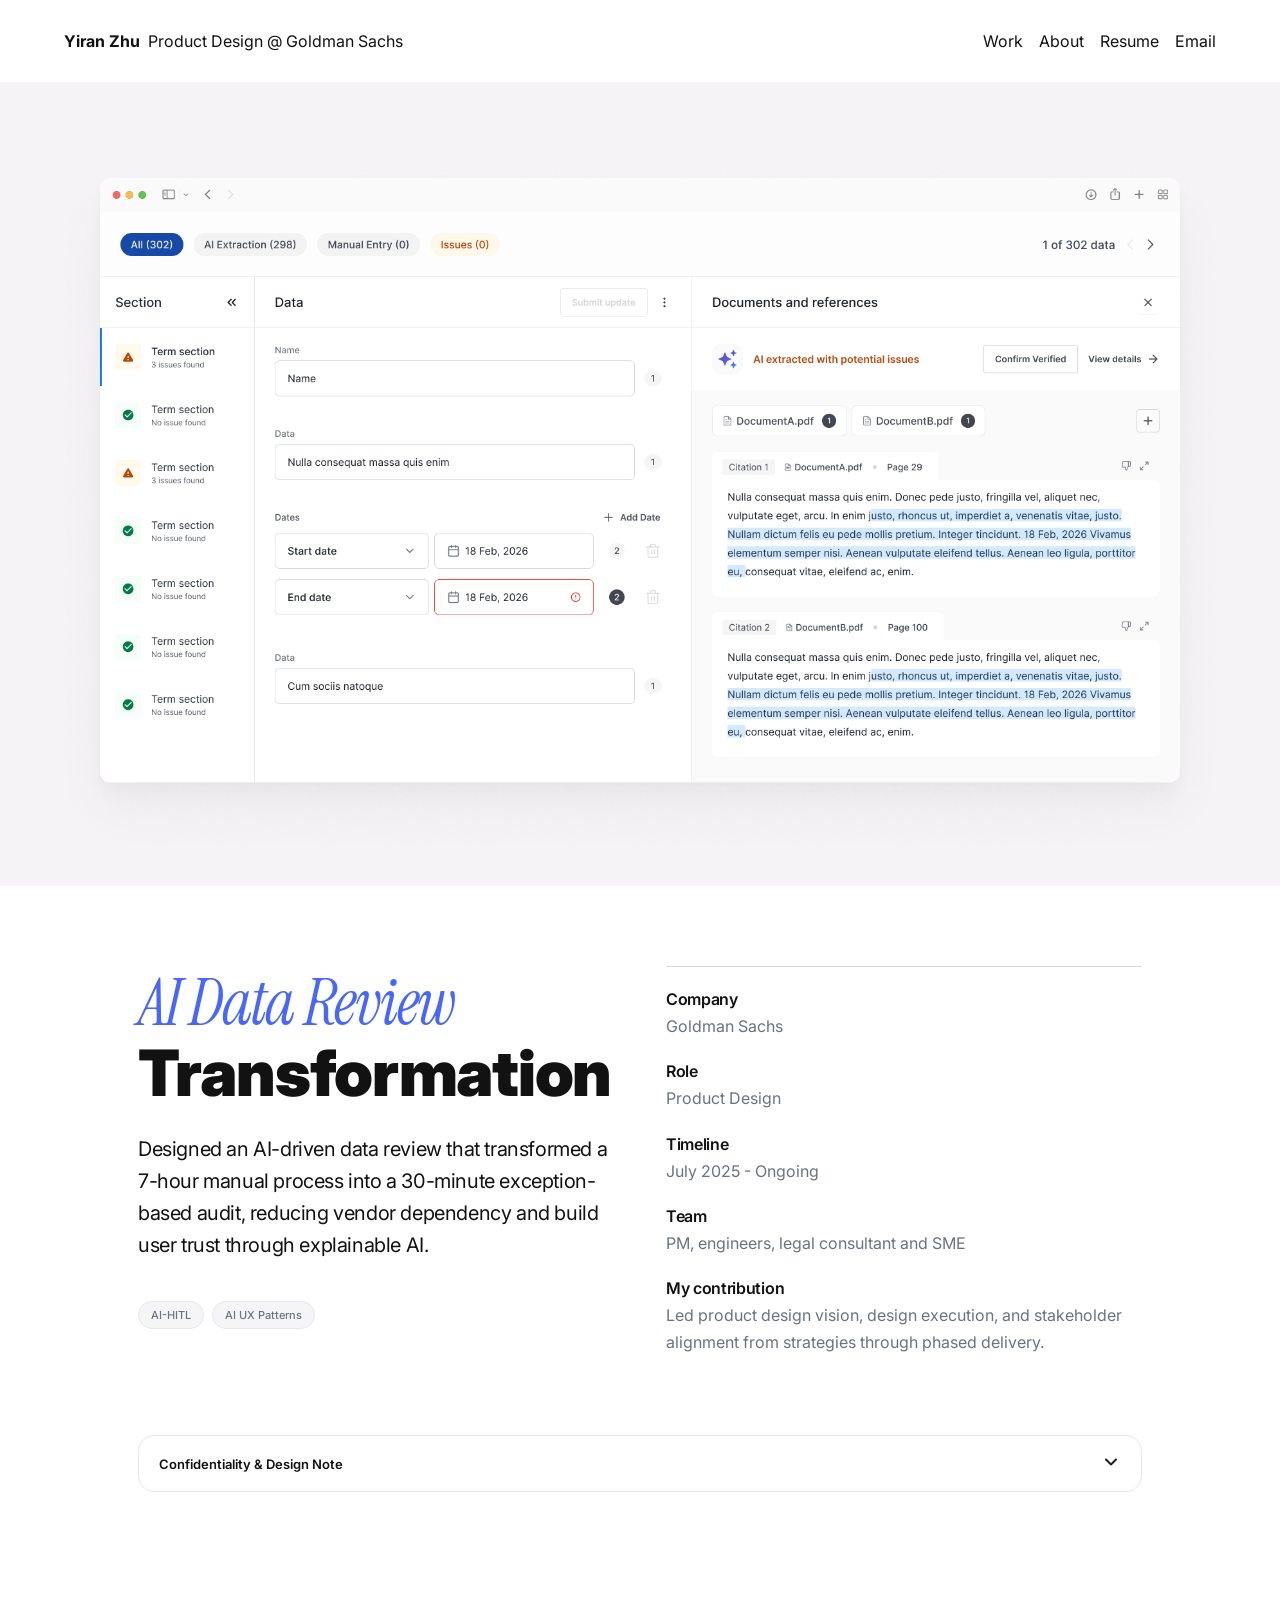
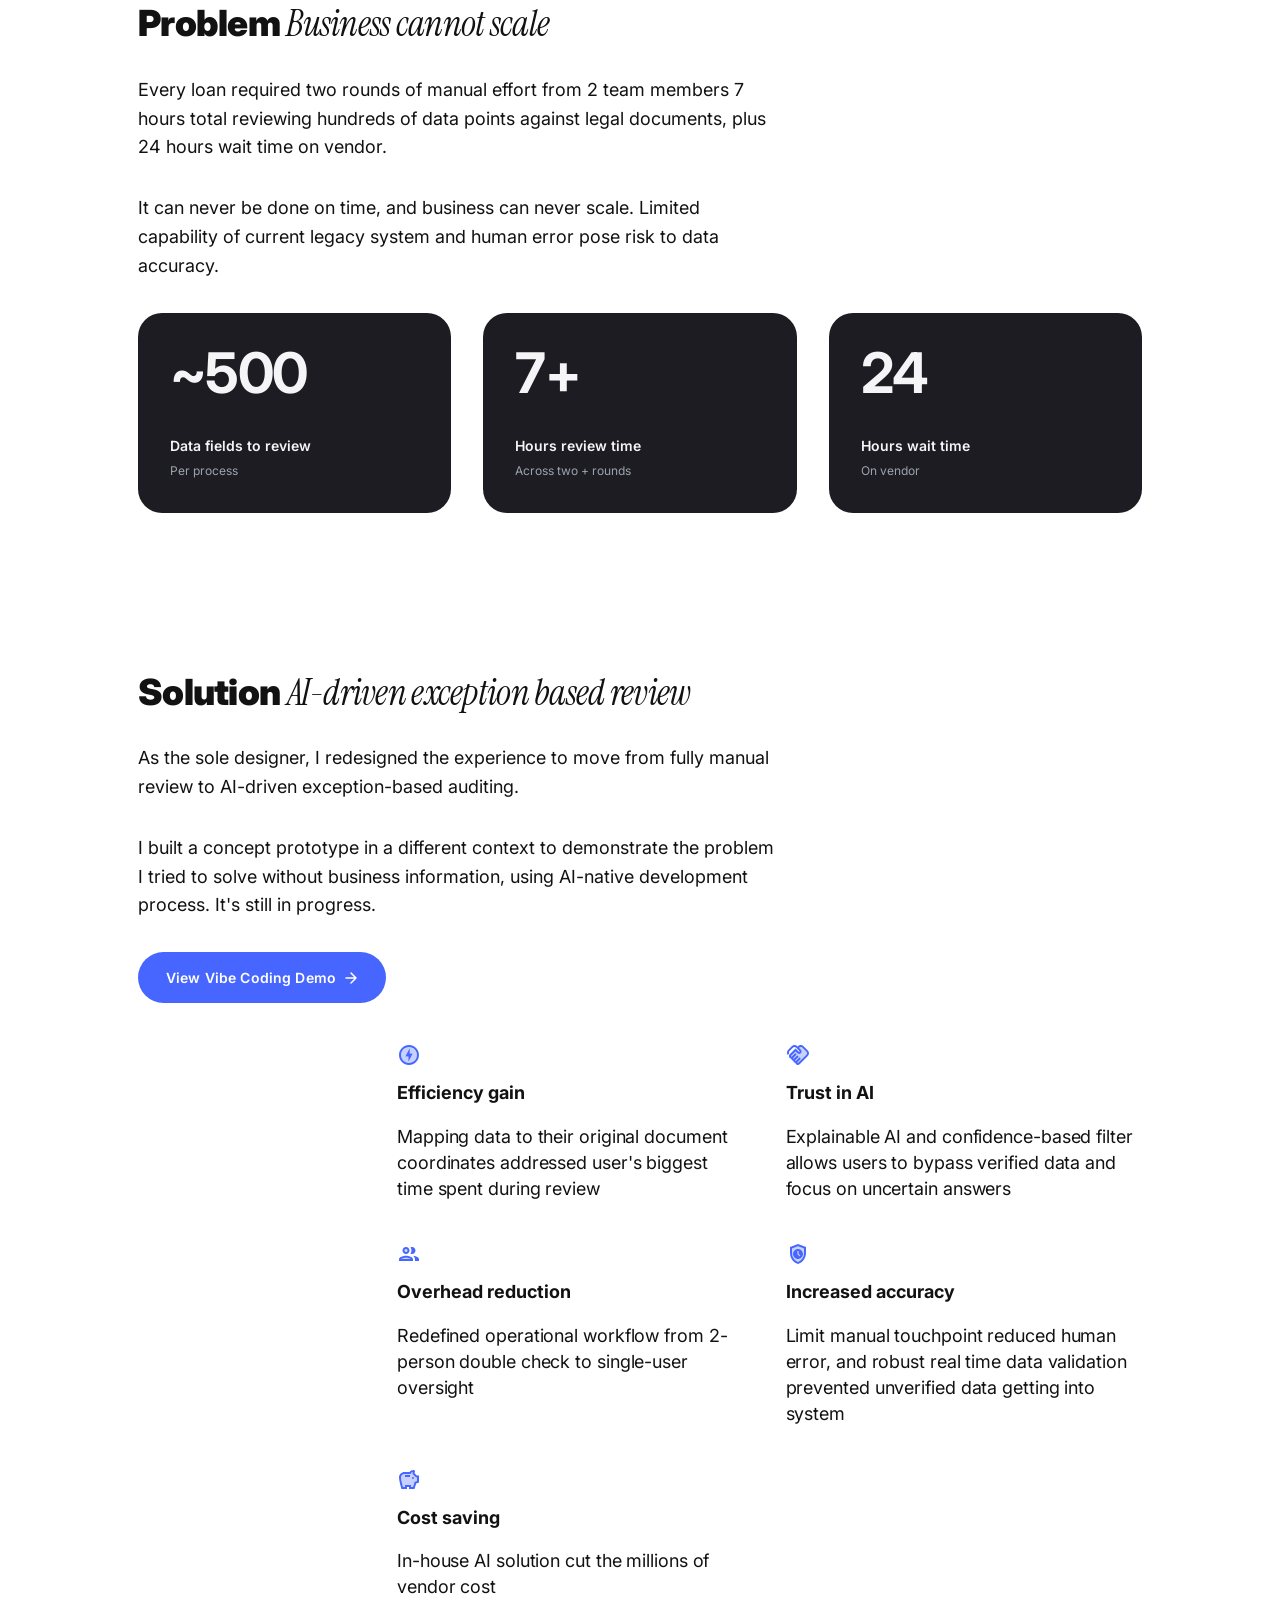
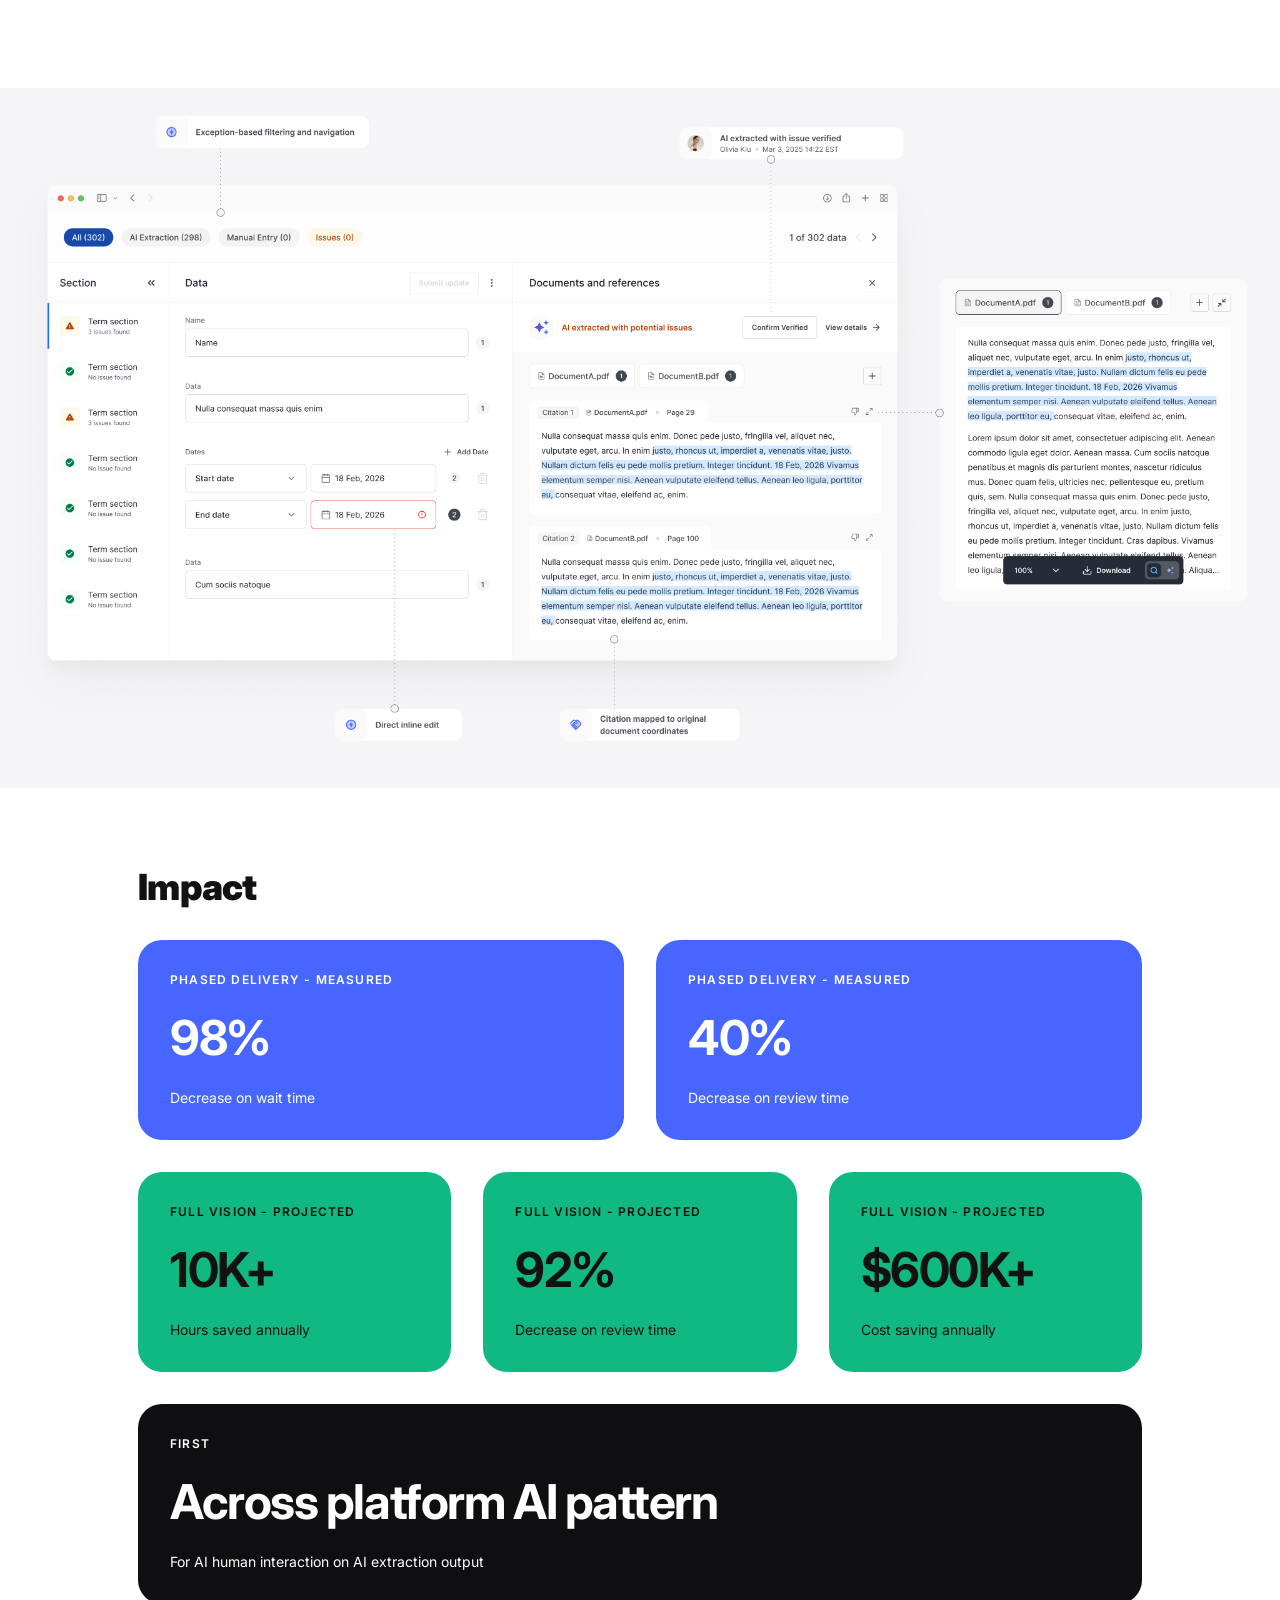
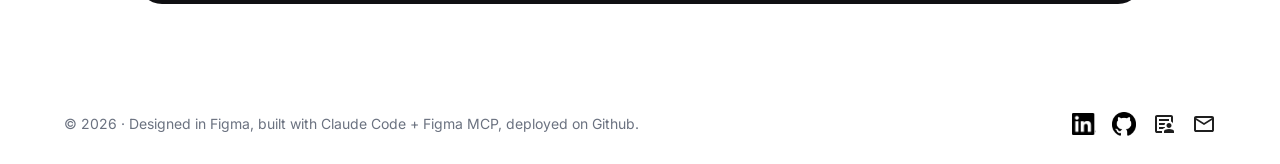
==== commit c15742ba: "Replace interactive widgets with new thumbnails on homepage and AI data review case study - Replace " ====
--- a/case-study-ai-data-review.html
+++ b/case-study-ai-data-review.html
@@ -35,104 +35,9 @@
     </nav>
   </header>
 
-  <!-- ── Hero: AI Review UI Mockup ──────────────────── -->
-  <div class="cs-hero-widget">
-    <div class="cs-widget-inner">
-
-      <!-- Pagination + Toggle bar -->
-      <div class="widget-bar">
-        <div class="widget-bar-left">
-          <div class="widget-pagination-btns">
-            <button class="widget-pagination-btn" aria-label="Previous">
-              <svg width="12" height="12" viewBox="0 0 12 12" fill="none"><path d="M7.5 2L3.5 6L7.5 10" stroke="#414651" stroke-width="1.5" stroke-linecap="round" stroke-linejoin="round"/></svg>
-            </button>
-            <button class="widget-pagination-btn" aria-label="Next">
-              <svg width="12" height="12" viewBox="0 0 12 12" fill="none"><path d="M4.5 2L8.5 6L4.5 10" stroke="#414651" stroke-width="1.5" stroke-linecap="round" stroke-linejoin="round"/></svg>
-            </button>
-          </div>
-          <span class="widget-pagination-label">1 of 10 exceptions</span>
-        </div>
-        <div class="widget-toggle-group">
-          <div class="widget-toggle-track">
-            <div class="widget-toggle-thumb"></div>
-          </div>
-          <span class="widget-toggle-label">Exception only</span>
-        </div>
-      </div>
-
-      <!-- AI extracted row -->
-      <div class="widget-row widget-row--ai">
-        <div class="widget-row-icon">
-          <svg xmlns="http://www.w3.org/2000/svg" width="32" height="32" viewBox="0 0 32 32" fill="none">
-            <path d="M25.3335 12L27.0002 8.33334L30.6668 6.66668L27.0002 5.00001L25.3335 1.33334L23.6668 5.00001L20.0002 6.66668L23.6668 8.33334L25.3335 12ZM15.3335 12.6667L12.0002 5.33334L8.66683 12.6667L1.3335 16L8.66683 19.3333L12.0002 26.6667L15.3335 19.3333L22.6668 16L15.3335 12.6667ZM25.3335 20L23.6668 23.6667L20.0002 25.3333L23.6668 27L25.3335 30.6667L27.0002 27L30.6668 25.3333L27.0002 23.6667L25.3335 20Z" fill="url(#paint0_linear_5_7538)"/>
-            <defs>
-            <linearGradient id="paint0_linear_5_7538" x1="5.00016" y1="5.00001" x2="34.9446" y2="33.1111" gradientUnits="userSpaceOnUse">
-            <stop stop-color="#6941C6"/>
-            <stop offset="1" stop-color="#2E90FA"/>
-            </linearGradient>
-            </defs>
-            </svg>
-        </div>
-        <div class="widget-row-content">
-          <span class="widget-ai-label">AI extracted with potential issues</span>
-        </div>
-        <div class="widget-row-action">
-          <span class="widget-view-btn">View reasoning
-            <svg width="20" height="20" viewBox="0 0 20 20" fill="none"><path d="M4 10h12M10 4l6 6-6 6" stroke="#414651" stroke-width="1.5" stroke-linecap="round" stroke-linejoin="round"/></svg>
-          </span>
-        </div>
-      </div>
-
-      <!-- Manual input row -->
-      <div class="widget-row widget-row--manual">
-        <div class="widget-row-icon">
-          <div class="widget-avatar"><img src="img/Avatar.png"></div>
-        </div>
-        <div class="widget-row-content">
-          <div class="widget-manual-info">
-            <span class="widget-manual-title">Manual input</span>
-            <div class="widget-manual-sub">
-              <span>Olivia Kiu</span>
-              <span class="widget-dot"></span>
-              <span>Mar 3, 2025 14:22 EST</span>
-            </div>
-          </div>
-        </div>
-        <div class="widget-row-action">
-          <span class="widget-view-btn widget-view-btn--disabled">View reasoning
-            <svg width="20" height="20" viewBox="0 0 20 20" fill="none"><path d="M4 10h12M10 4l6 6-6 6" stroke="#d5d7da" stroke-width="1.5" stroke-linecap="round" stroke-linejoin="round"/></svg>
-          </span>
-        </div>
-      </div>
-
-      <!-- Citation card -->
-      <div class="widget-citation">
-        <div class="widget-citation-tabs">
-          <div class="widget-citation-tab-left">
-            <span class="widget-badge-dark">Citation 1</span>
-            <div class="widget-badge-file">
-              <svg width="14" height="14" viewBox="0 0 14 14" fill="none"><rect x="2" y="1" width="8" height="11" rx="1" stroke="#414651" stroke-width="1.2"/><path d="M4 4h4M4 6.5h4M4 9h2" stroke="#414651" stroke-width="1" stroke-linecap="round"/></svg>
-              DocumentA.pdf
-            </div>
-            <span class="widget-dot"></span>
-            <span class="widget-badge-page">Page 29</span>
-          </div>
-          <div class="widget-citation-actions">
-            <svg xmlns="http://www.w3.org/2000/svg" width="16" height="16" viewBox="0 0 16 16" fill="none">
-              <path d="M11.3334 1.33334H13.1134C13.4907 1.32667 13.8573 1.45876 14.1436 1.70455C14.43 1.95034 14.6161 2.29271 14.6667 2.66667V7.33334C14.6161 7.7073 14.43 8.04967 14.1436 8.29546C13.8573 8.54125 13.4907 8.67335 13.1134 8.66667H11.3334M6.66669 10V12.6667C6.66669 13.1971 6.8774 13.7058 7.25247 14.0809C7.62755 14.456 8.13625 14.6667 8.66669 14.6667L11.3334 8.66667V1.33334H3.81335C3.4918 1.32971 3.17977 1.4424 2.93475 1.65067C2.68973 1.85894 2.52824 2.14874 2.48002 2.46667L1.56002 8.46667C1.53102 8.65777 1.5439 8.85289 1.59779 9.03851C1.65168 9.22413 1.74529 9.39581 1.87211 9.54166C1.99894 9.68752 2.15597 9.80405 2.33231 9.8832C2.50864 9.96234 2.70008 10.0022 2.89335 10H6.66669Z" stroke="#414651" stroke-width="1.2" stroke-linecap="round" stroke-linejoin="round"/>
-            </svg>
-            <svg xmlns="http://www.w3.org/2000/svg" width="16" height="16" viewBox="0 0 16 16" fill="none">
-              <path d="M10 2H14M14 2V6M14 2L9.33333 6.66667M6 14H2M2 14V10M2 14L6.66667 9.33333" stroke="#414651" stroke-width="1.2" stroke-linecap="round" stroke-linejoin="round"/>
-            </svg>
-          </div>
-        </div>
-        <div class="widget-citation-body">
-          <p class="widget-citation-text">The Client hereby acknowledges that the reallocation of allocated capital remains contingent upon the successful verification of all secondary identifiers. <span class="widget-text-highlight">In the event of a discrepancy exceeding the established 0.05% threshold, the automated validation protocol will trigger a mandatory manual review.</span></p>
-        </div>
-      </div>
-
-    </div>
-    <img class="cs-widget-fallback" src="img/Content Block.png" alt="AI Data Review widget preview">
+  <!-- ── Hero: Case Thumbnail ──────────────────────── -->
+  <div class="cs-hero-thumb-wrap">
+    <img class="cs-hero-thumb" src="img/ai-data-review-case-thumb-2.png" alt="AI Data Review Transformation">
   </div>
 
   <!-- ── Sections ─────────────────────────────────────── -->
@@ -294,6 +199,11 @@
         </ul>
       </div>
     </section>
+
+    <!-- Feature Breakdown Image -->
+    <div class="cs-feature-break">
+      <img src="img/feature-break-down.png" alt="Feature breakdown">
+    </div>
 
     <!-- Impact -->
     <section class="cs-content-section">
--- a/styles.css
+++ b/styles.css
@@ -1121,15 +1121,17 @@
   background: var(--color-bg-secondary);
   overflow: hidden;
   display: flex;
-  align-items: flex-start;
-  justify-content: center;
+  flex-direction: column;
+  align-items: center;
+  justify-content: flex-end;
   border-radius: 16px;
-}
-.work-visual-split-left img {
-  width: 100%;
-  height: 100%;
-  object-fit: contain;
-  object-position: center center;
+  padding: 24px 24px 0;
+}
+.ai-review-thumb {
+  width: 100%;
+  display: block;
+  object-fit: cover;
+  border-radius: 4px 4px 0 0;
 }
 .work-visual-split-right {
   width: 300px;
@@ -1409,7 +1411,29 @@
 }
 
 
- /* ── AI data review Case Study specific overrides ── */
+/* ── AI data review Case Study specific overrides ── */
+.cs-hero-thumb-wrap {
+  background: #f5f3f5;
+  width: 100%;
+  padding: 64px 40px 16px;
+  box-sizing: border-box;
+  display: flex;
+  align-items: flex-end;
+}
+.cs-hero-thumb {
+  width: 100%;
+  display: block;
+  object-fit: cover;
+}
+.cs-feature-break {
+  width: 100%;
+}
+.cs-feature-break img {
+  width: 100%;
+  display: block;
+  object-fit: cover;
+}
+
  .cs-hero-widget {
   background: #f5f3f5;
   width: 100%;
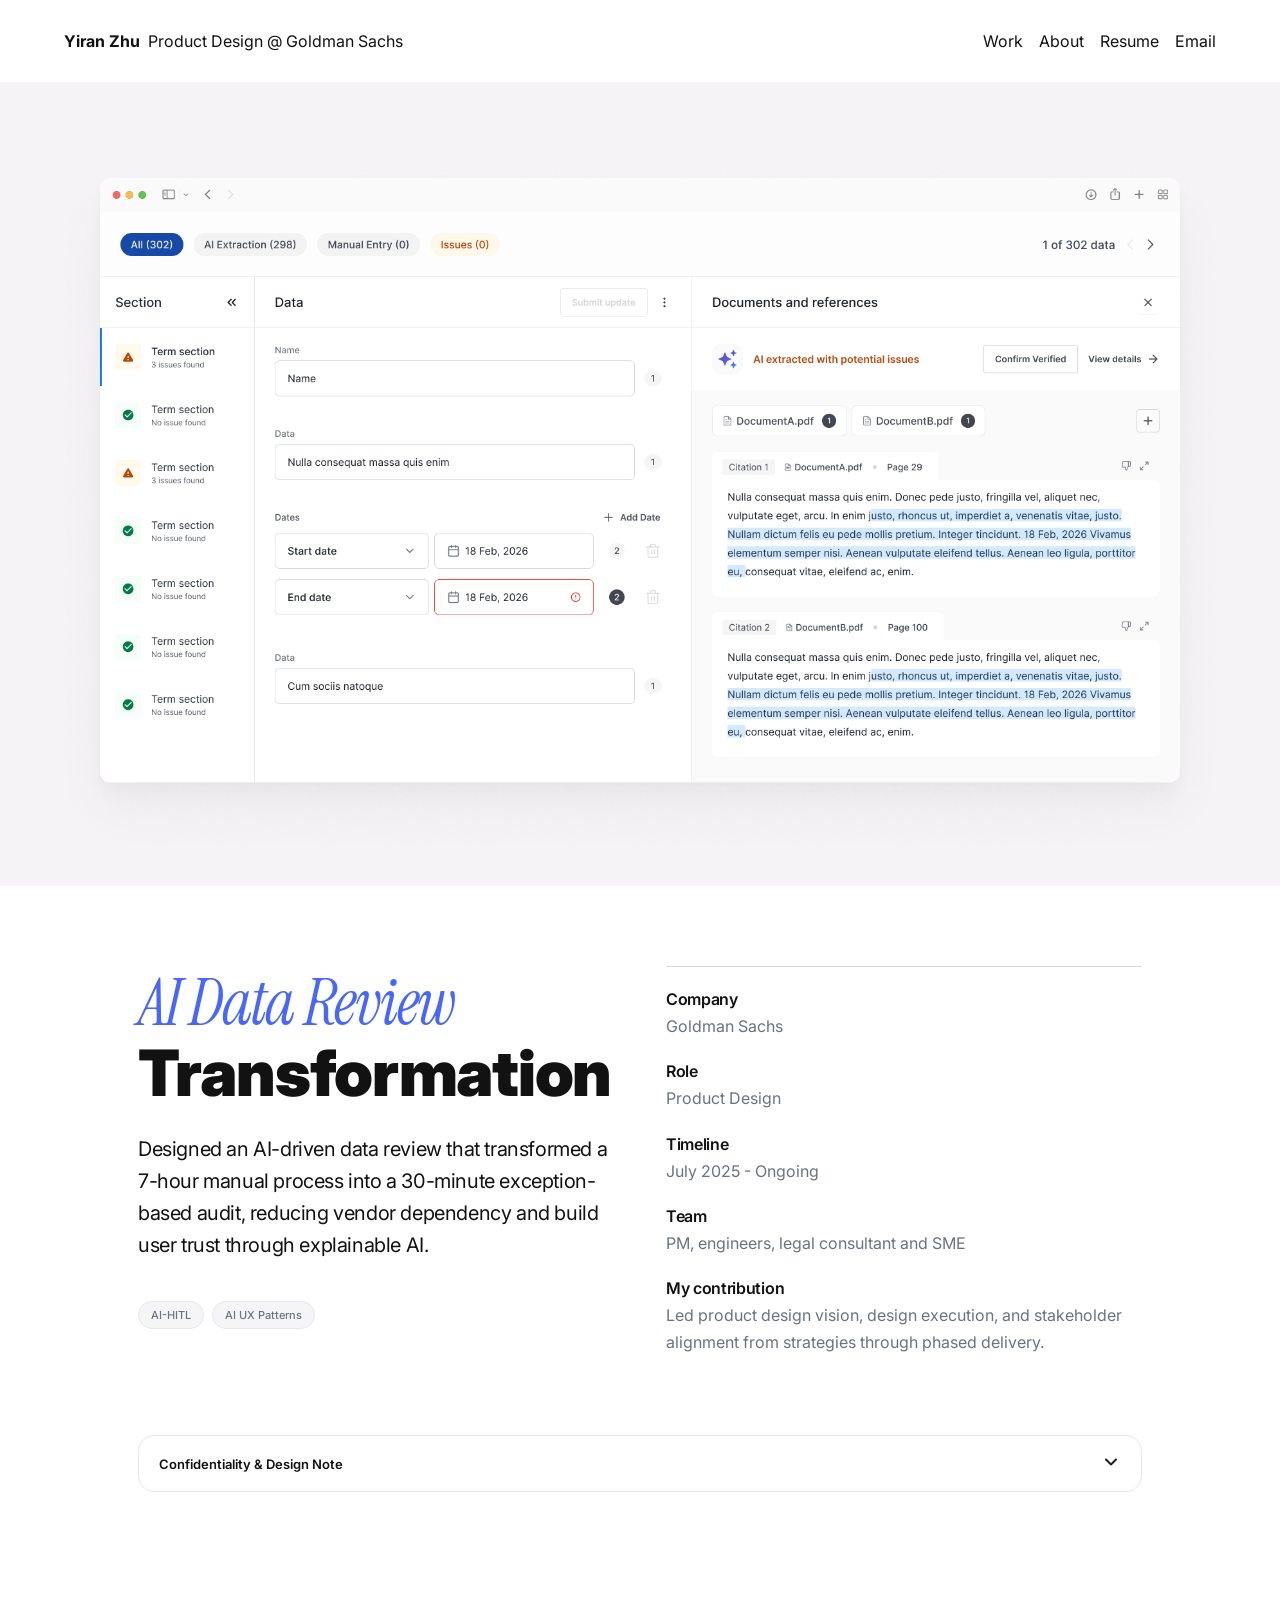
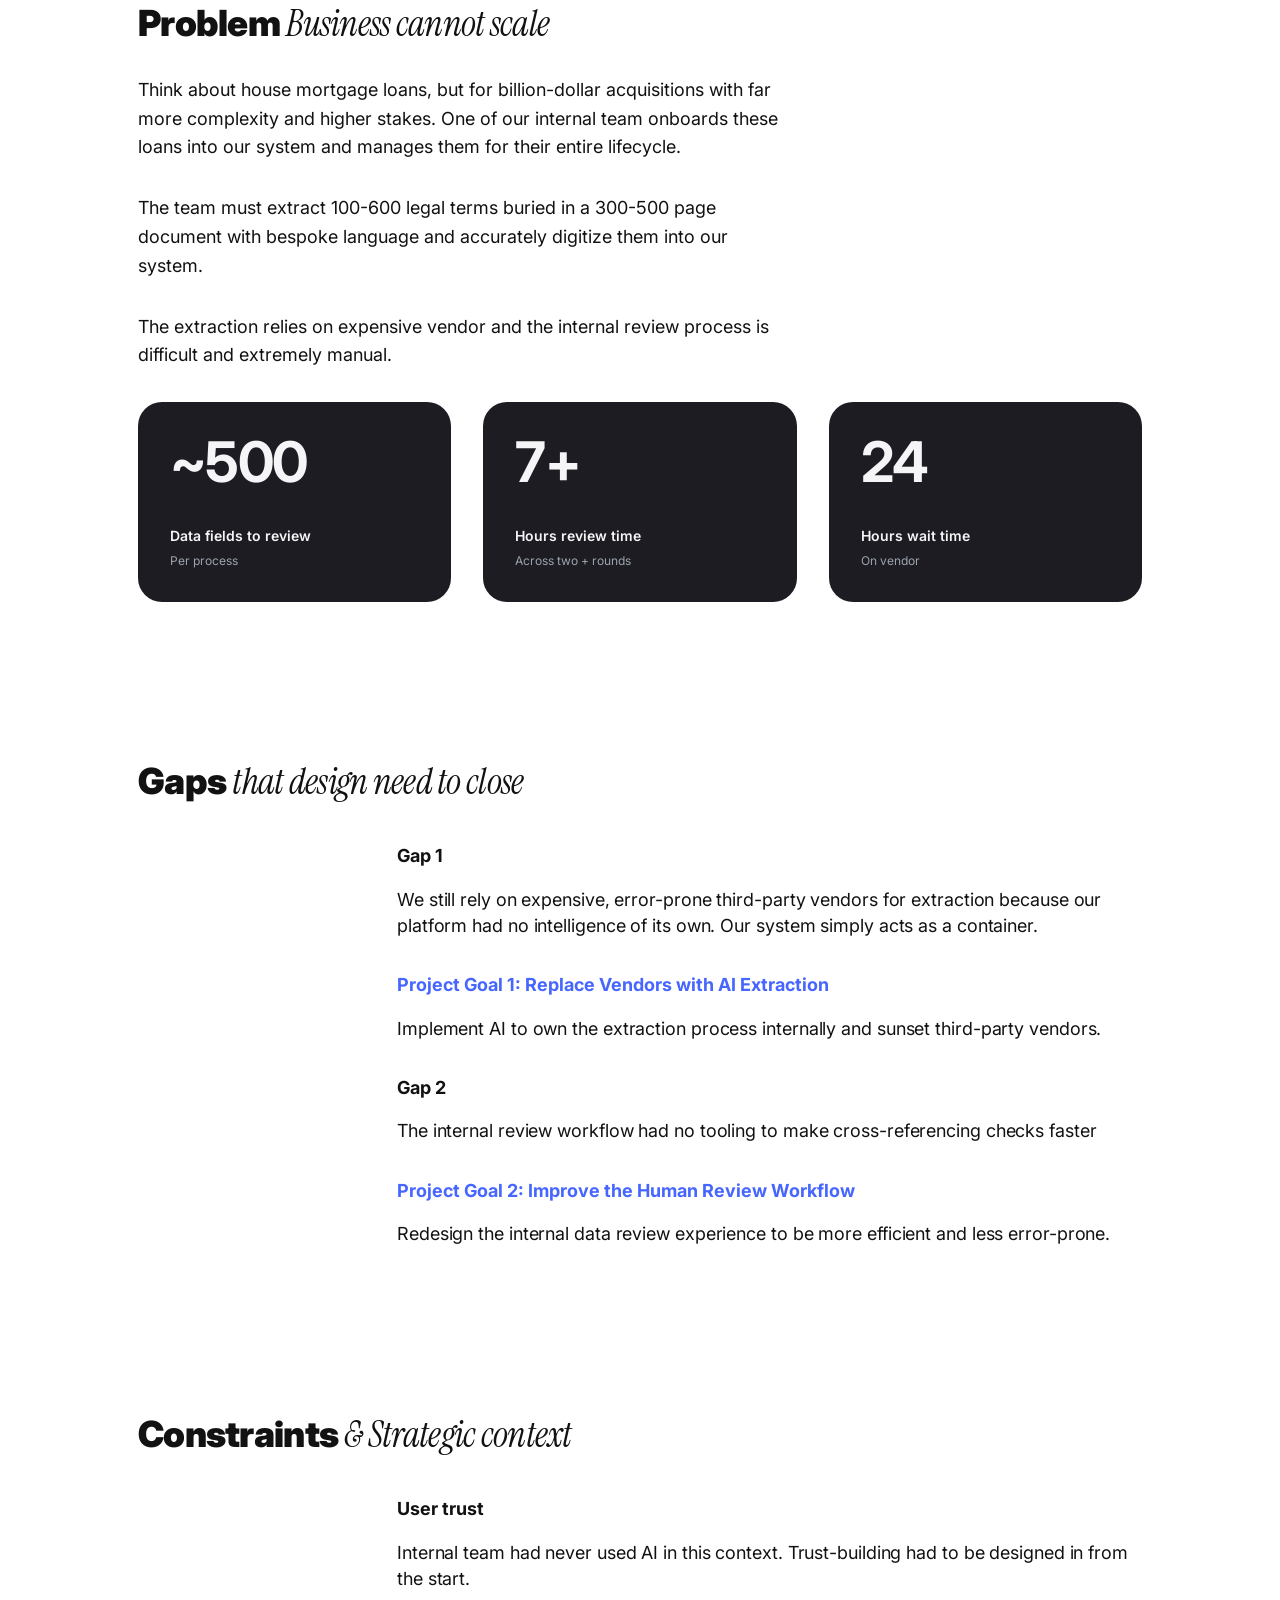
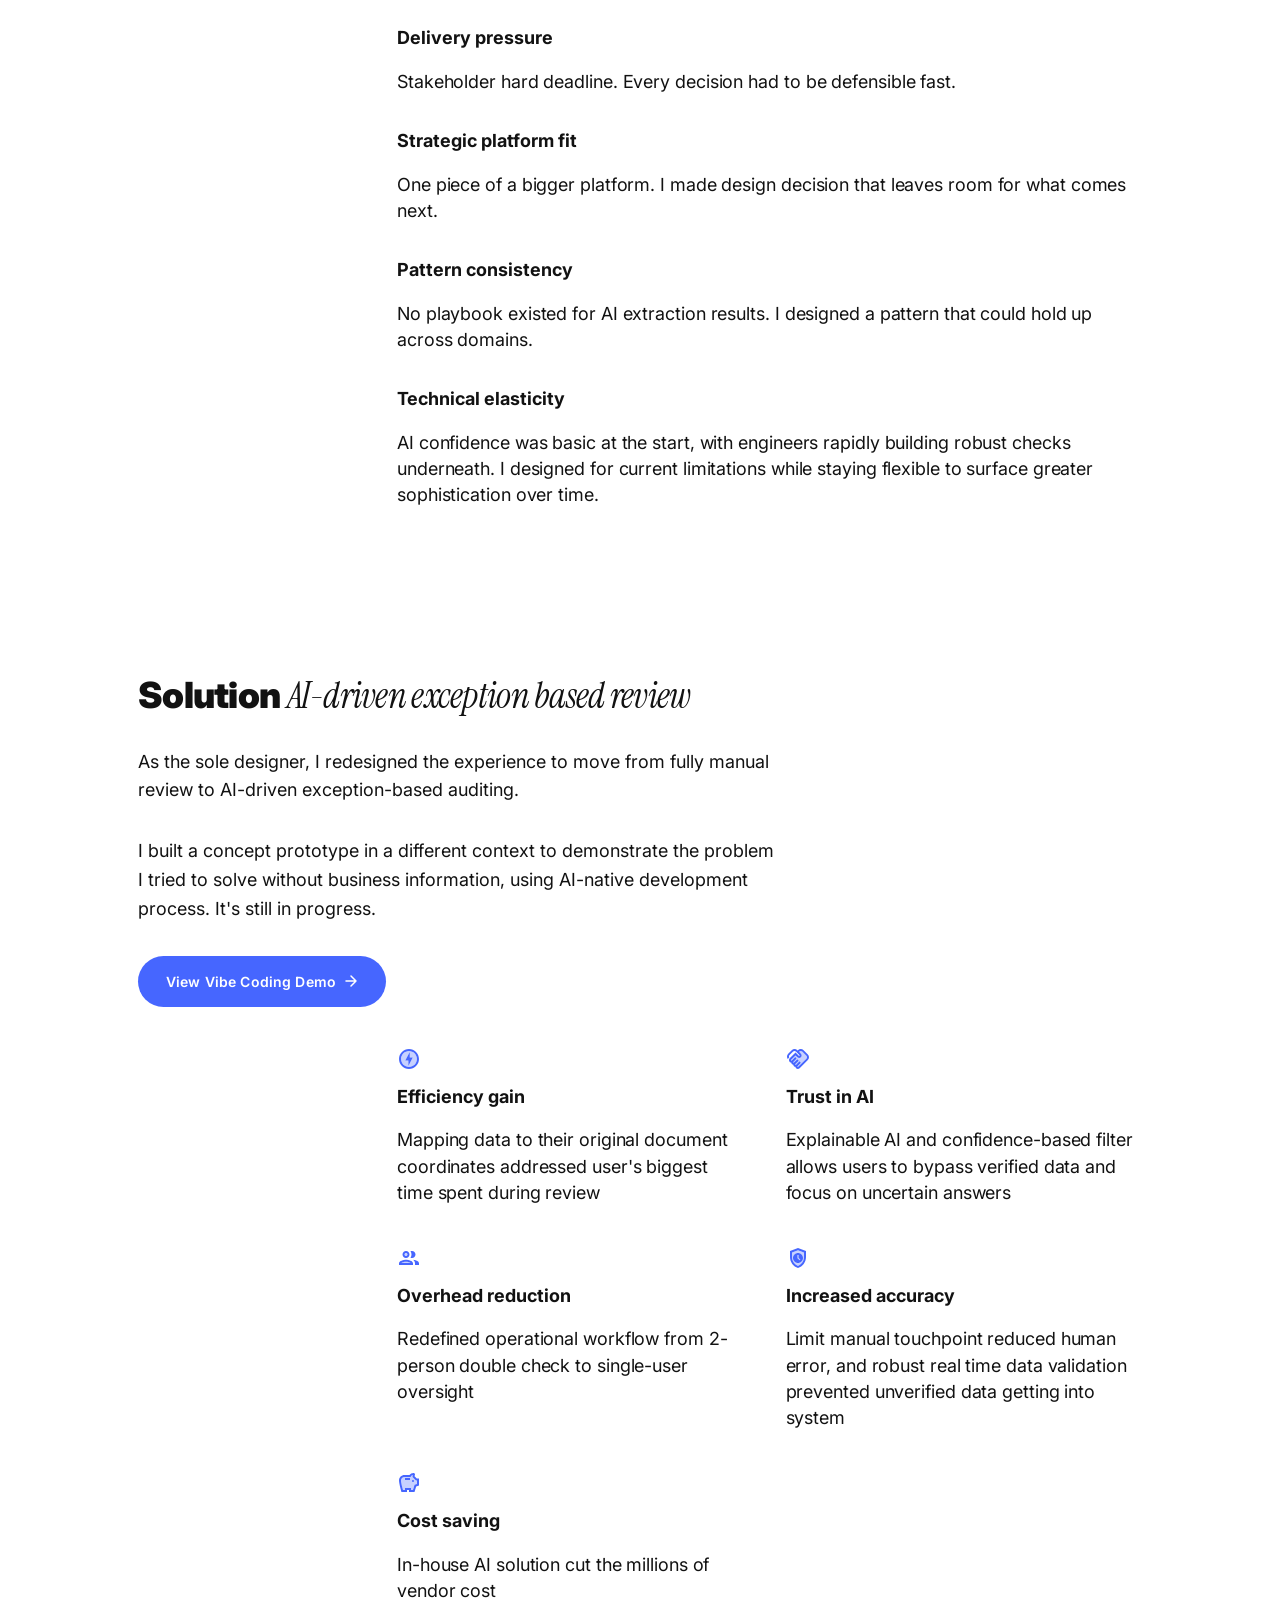
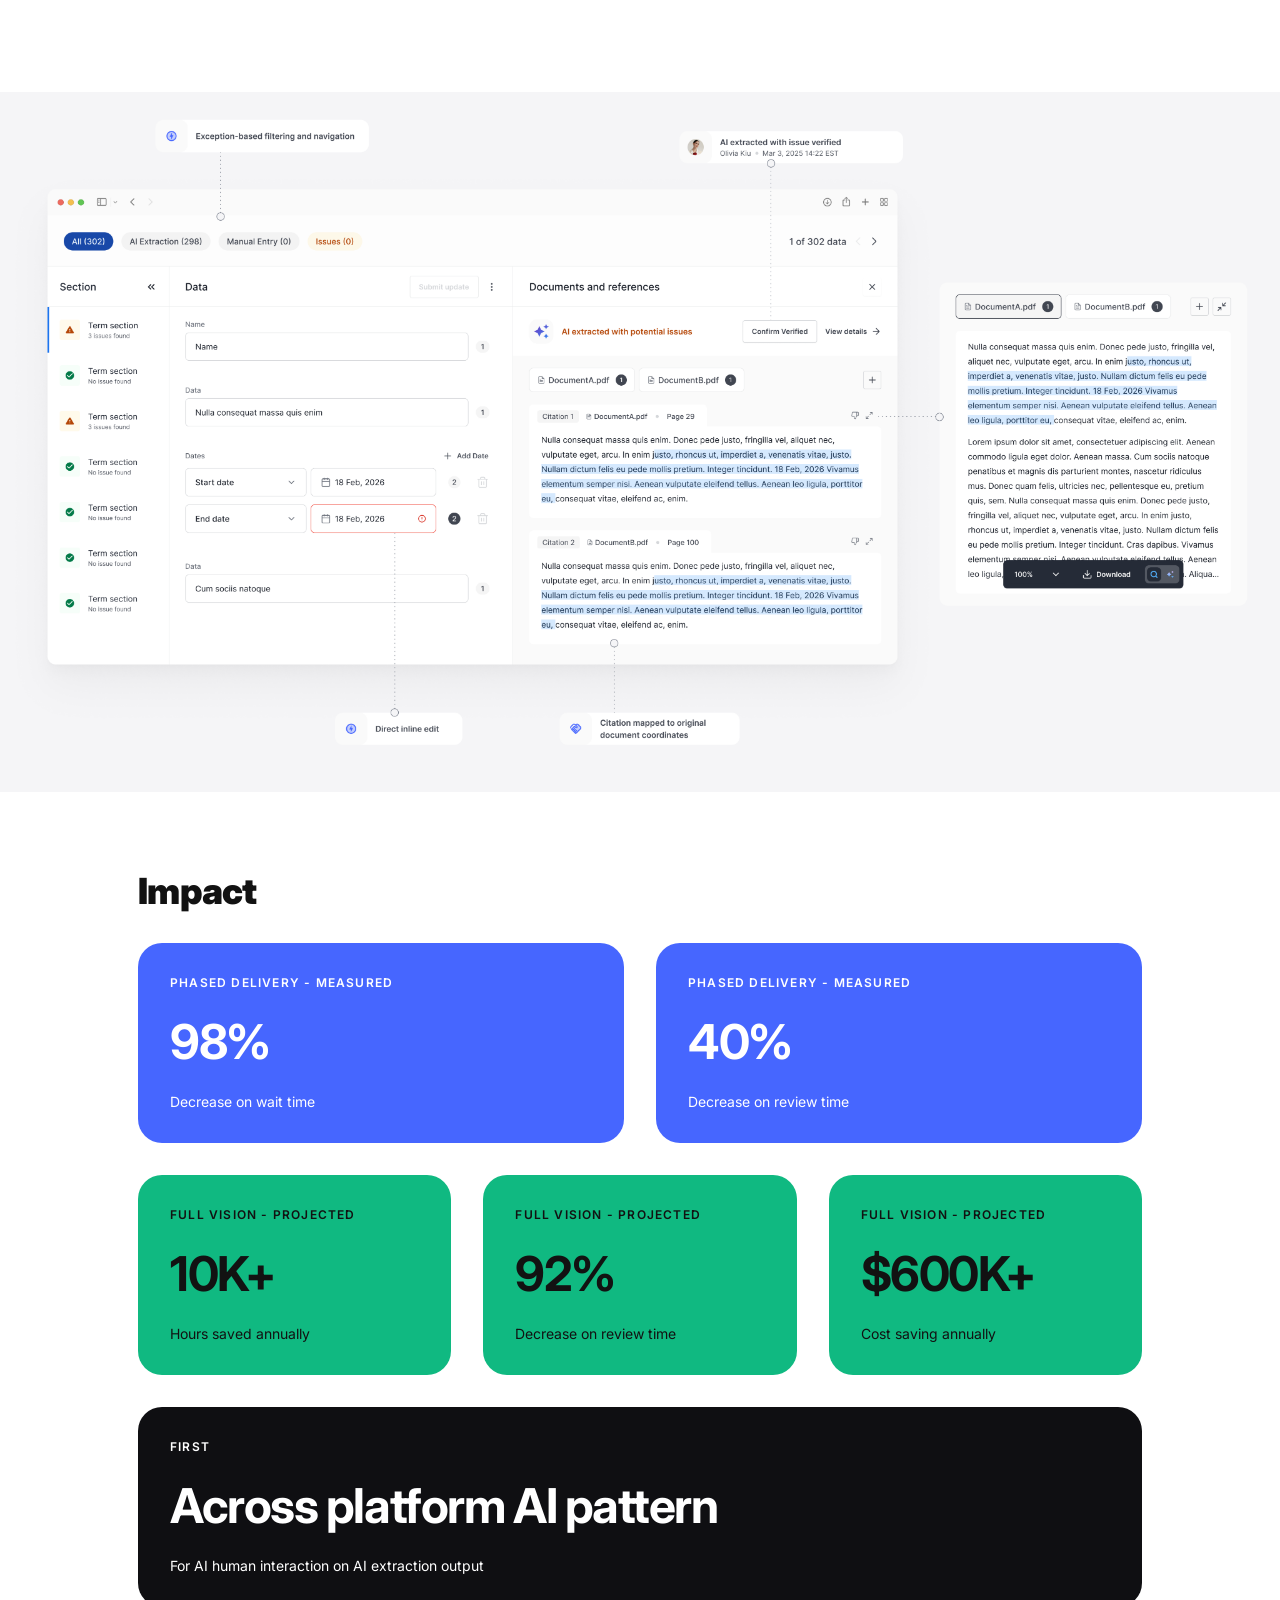
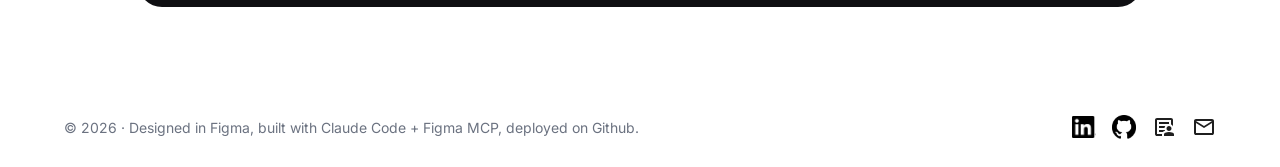
==== commit 88b0e484: "Redesign homepage intro, add personal photo, animations, and AI case study updates - Replace hero wi" ====
--- a/case-study-ai-data-review.html
+++ b/case-study-ai-data-review.html
@@ -101,8 +101,9 @@
       <div>
         <h2 class="cs-section-heading">Problem <span class="accent-italic">Business cannot scale</span></h2>
       </div>
-      <p class="cs-body-text">Every loan required two rounds of manual effort from 2 team members 7 hours total reviewing hundreds of data points against legal documents, plus 24 hours wait time on vendor.</p>
-      <p class="cs-body-text">It can never be done on time, and business can never scale. Limited capability of current legacy system and human error pose risk to data accuracy.</p>
+      <p class="cs-body-text">Think about house mortgage loans, but for billion-dollar acquisitions with far more complexity and higher stakes. One of our internal team onboards these loans into our system and manages them for their entire lifecycle.</p>
+      <p class="cs-body-text">The team must extract 100-600 legal terms buried in a 300-500 page document with bespoke language and accurately digitize them into our system.</p>
+      <p class="cs-body-text">The extraction relies on expensive vendor and the internal review process is difficult and extremely manual.</p>
       <div class="kpi-row">
         <div class="kpi-card">
           <p class="kpi-number">~500</p>
@@ -125,6 +126,82 @@
             <p class="kpi-sublabel">On vendor</p>
           </div>
         </div>
+      </div>
+    </section>
+
+    <!-- Gaps: that design need to close -->
+    <section class="cs-content-section">
+      <div>
+        <h2 class="cs-section-heading">Gaps <span class="accent-italic">that design need to close</span></h2>
+      </div>
+      <div class="feature-grid-wrap">
+        <ul class="simple-list">
+          <li class="feature-item">
+            <div class="feature-header">
+              <h5 class="feature-title">Gap 1</h5>
+            </div>
+            <p class="feature-desc">We still rely on expensive, error-prone third-party vendors for extraction because our platform had no intelligence of its own. Our system simply acts as a container.</p>
+          </li>
+          <li class="feature-item">
+            <div class="feature-header">
+              <h5 class="feature-title feature-title--accent">Project Goal 1: Replace Vendors with AI Extraction</h5>
+            </div>
+            <p class="feature-desc">Implement AI to own the extraction process internally and sunset third-party vendors.</p>
+          </li>
+          <li class="feature-item">
+            <div class="feature-header">
+              <h5 class="feature-title">Gap 2</h5>
+            </div>
+            <p class="feature-desc">The internal review workflow had no tooling to make cross-referencing checks faster</p>
+          </li>
+          <li class="feature-item">
+            <div class="feature-header">
+              <h5 class="feature-title feature-title--accent">Project Goal 2: Improve the Human Review Workflow</h5>
+            </div>
+            <p class="feature-desc">Redesign the internal data review experience to be more efficient and less error-prone.</p>
+          </li>
+        </ul>
+      </div>
+    </section>
+
+    <!-- Constraints & Strategic context -->
+    <section class="cs-content-section">
+      <div>
+        <h2 class="cs-section-heading">Constraints <span class="accent-italic">&amp; Strategic context</span></h2>
+      </div>
+      <div class="feature-grid-wrap">
+        <ul class="simple-list">
+          <li class="feature-item">
+            <div class="feature-header">
+              <h5 class="feature-title">User trust</h5>
+            </div>
+            <p class="feature-desc">Internal team had never used AI in this context. Trust-building had to be designed in from the start.</p>
+          </li>
+          <li class="feature-item">
+            <div class="feature-header">
+              <h5 class="feature-title">Delivery pressure</h5>
+            </div>
+            <p class="feature-desc">Stakeholder hard deadline. Every decision had to be defensible fast.</p>
+          </li>
+          <li class="feature-item">
+            <div class="feature-header">
+              <h5 class="feature-title">Strategic platform fit</h5>
+            </div>
+            <p class="feature-desc">One piece of a bigger platform. I made design decision that leaves room for what comes next.</p>
+          </li>
+          <li class="feature-item">
+            <div class="feature-header">
+              <h5 class="feature-title">Pattern consistency</h5>
+            </div>
+            <p class="feature-desc">No playbook existed for AI extraction results. I designed a pattern that could hold up across domains.</p>
+          </li>
+          <li class="feature-item">
+            <div class="feature-header">
+              <h5 class="feature-title">Technical elasticity</h5>
+            </div>
+            <p class="feature-desc">AI confidence was basic at the start, with engineers rapidly building robust checks underneath. I designed for current limitations while staying flexible to surface greater sophistication over time.</p>
+          </li>
+        </ul>
       </div>
     </section>
 
--- a/styles.css
+++ b/styles.css
@@ -951,72 +951,55 @@
   align-items: center;
 }
 
-/* Intro section */
-.intro-section {
-  display: flex;
-  flex-direction: column;
-  gap: 32px;
-}
-.home-hero-heading {
-  font-size: 64px;
-  font-weight: 900;
-  line-height: 1.1;
-  letter-spacing: -1.28px;
-  color: #302B27;
-  display: flex;
-  flex-direction: column;
-  gap: 0;
-}
-.hero-line {
-  display: block;
-}
-.hero-icon {
-  width: 24px;
-  height: 24px;
-  display: inline-block;
-  vertical-align: top;
-  margin-top: 10px;
-  margin-left: 8px;
-}
 .type-hero-accent {
   font-family: 'Instrument Serif', Georgia, serif;
   font-style: italic;
   font-weight: 400;
   color: var(--color-accent-primary);
 }
-.vp-list {
-  display: flex;
-  flex-wrap: wrap;
+
+/* Intro section */
+.intro-section {
+  display: flex;
+  flex-direction: column;
+  gap: 48px;
+  width: 100%;
+  max-width: 1200px;
+}
+.intro-headline-group {
+  display: flex;
+  flex-direction: column;
   gap: 16px;
-  list-style: none;
-}
-.vp-list-item {
-  flex: 1;
-  min-width: 280px;
-  max-width: 420px;
-  padding: 24px;
-  border-radius: 16px;
+  width: 100%;
+}
+.intro-greeting {
+  font-size: 18px;
+  font-weight: 400;
+  line-height: 1.6;
+  color: #302B27;
+}
+.intro-heading {
+  font-size: 64px;
+  font-weight: 700;
+  line-height: 1.1;
+  letter-spacing: -1.28px;
+  color: #302B27;
+}
+.intro-accent {
+  color: #4666FF;
+}
+.intro-body-group {
   display: flex;
   flex-direction: column;
   gap: 16px;
-}
-.vp-list-item .vp-icon-wrap {
-  width: 24px;
-  height: 24px;
-  flex-shrink: 0;
-}
-.vp-list-item .vp-name {
-  font-size: 16px;
-  font-weight: 700;
-  color: var(--color-text-primary);
-  letter-spacing: -0.24px;
-  line-height: 1;
-}
-.vp-list-item .vp-body {
+  width: 100%;
+}
+.intro-body-text {
   font-size: 18px;
-  color: var(--color-text-primary);
-  line-height: 1.45;
-  letter-spacing: -0.09px;
+  font-weight: 400;
+  line-height: 1.6;
+  letter-spacing: -0.36px;
+  color: #302B27;
 }
 
 /* Work section */
@@ -1348,16 +1331,22 @@
 }
 .personal-grid {
   display: grid;
-  grid-template-columns: 1fr 1fr 3fr;
-  gap: 24px;
-  align-items: start;
-}
-.personal-label-col {
-  font-size: 18px;
-  font-weight: 700;
-  color: var(--color-text-primary);
-  letter-spacing: -0.36px;
-  line-height: 1.6;
+  grid-template-columns: 1fr 1fr;
+  gap: 48px;
+  align-items: center;
+}
+.personal-photo-col {
+  width: 100%;
+  overflow: hidden;
+  border-radius: 16px;
+}
+.personal-photo {
+  width: 100%;
+  aspect-ratio: 4 / 3;
+  object-fit: cover;
+  object-position: center center;
+  display: block;
+  border-radius: 16px;
 }
 .personal-text-col p{
   font-size: 18px;
@@ -1867,6 +1856,18 @@
   line-height: 1.45;
   letter-spacing: -0.09px;
   margin: 0;
+}
+.simple-list {
+  grid-column: 2;
+  display: flex;
+  flex-direction: column;
+  gap: 16px;
+  list-style: none;
+  padding: 0;
+  margin: 0;
+}
+.feature-title--accent {
+  color: #4666FF;
 }
 /* Blue demo button */
 .btn-demo {
@@ -1983,10 +1984,7 @@
   .header-col-center { display: none; }
   .site-footer { grid-template-columns: 1fr auto; padding: 20px 24px; }
   .home-main { padding: 40px; gap: 80px;}
-  .home-hero-heading { font-size: 48px; letter-spacing: -0.5px; }
-  .hero-icon { width: 18px; height: 18px; margin-top: 6px; }
-  .vp-list { gap: 8px; }
-  .vp-list-item { min-width: 100%; }
+  .intro-heading { font-size: 48px; letter-spacing: -0.5px; }
   .work-entry-row { grid-template-columns: 1fr; gap: 12px; }
   .work-visual-split { flex-direction: column; min-height: auto; }
   .work-visual-split-right { width: 100%; border-radius: 16px; padding: 32px; min-height: 200px; }
@@ -1995,8 +1993,7 @@
   .work-card-sm-image { height: 400px; }
   .career-entry { grid-template-columns: 1fr 2fr; }
   .career-entry > :first-child { display: none; }
-  .personal-grid { grid-template-columns: 1fr 2fr; }
-  .personal-grid > :first-child { display: none; }
+  .personal-grid { grid-template-columns: 1fr 1fr; }
   .home-section-title, .career-heading, .personal-heading { font-size: 28px; }
   .career-header-row { flex-direction: column; gap: 16px; }
 
@@ -2040,7 +2037,9 @@
   :root { --container-pad: 20px; }
   .site-header { grid-template-columns: 1fr auto; padding: 20px 24px; }
   .home-main { padding: 24px; }
-  .home-hero-heading { font-size: 32px; }
+  .intro-heading { font-size: 32px; letter-spacing: -0.5px; }
+  .intro-greeting { font-size: 16px; }
+  .intro-body-text { font-size: 16px; }
   .home-section-title, .career-heading, .personal-heading{font-size: 24px;}
   .home-work-section {gap:40px;}
   .concept-title{font-size: 24px;}
@@ -2052,14 +2051,12 @@
   .view-study-btn{font-size: 12px;}
   .btn-dark{font-size: 12px;}
   .work-card-grid{gap:16px;}
-  .vp-list-item {padding:8px;}
-  .vp-list-item .vp-name{font-size: 14px;}
-  .vp-list-item .vp-body{font-size: 14px;}
   .career-role{font-size: 14px;}
   .career-year{font-size: 14px;}
   .career-company{font-size: 14px;}
   .career-desc{font-size: 14px;}
-  .personal-label-col{font-size: 14px;}
+  .personal-grid { grid-template-columns: 1fr; gap: 24px; }
+  .personal-photo { aspect-ratio: 16 / 9; }
   .personal-text-col{font-size: 14px;}
   .site-header .header-col-right > a.header-link { display: none; }
   .site-footer {
@@ -2262,3 +2259,24 @@
 @media (max-width: 768px) {
   .pipeline-root { min-height: unset; }
 }
+
+/* ── Scroll-triggered fade-up animation ────────────────── */
+.anim-ready {
+  opacity: 0;
+  transform: translateY(28px);
+  transition: opacity 0.65s cubic-bezier(0.16, 1, 0.3, 1),
+              transform 0.65s cubic-bezier(0.16, 1, 0.3, 1);
+}
+
+.anim-ready.anim-in {
+  opacity: 1;
+  transform: translateY(0);
+}
+
+@media (prefers-reduced-motion: reduce) {
+  .anim-ready {
+    opacity: 1;
+    transform: none;
+    transition: none;
+  }
+}
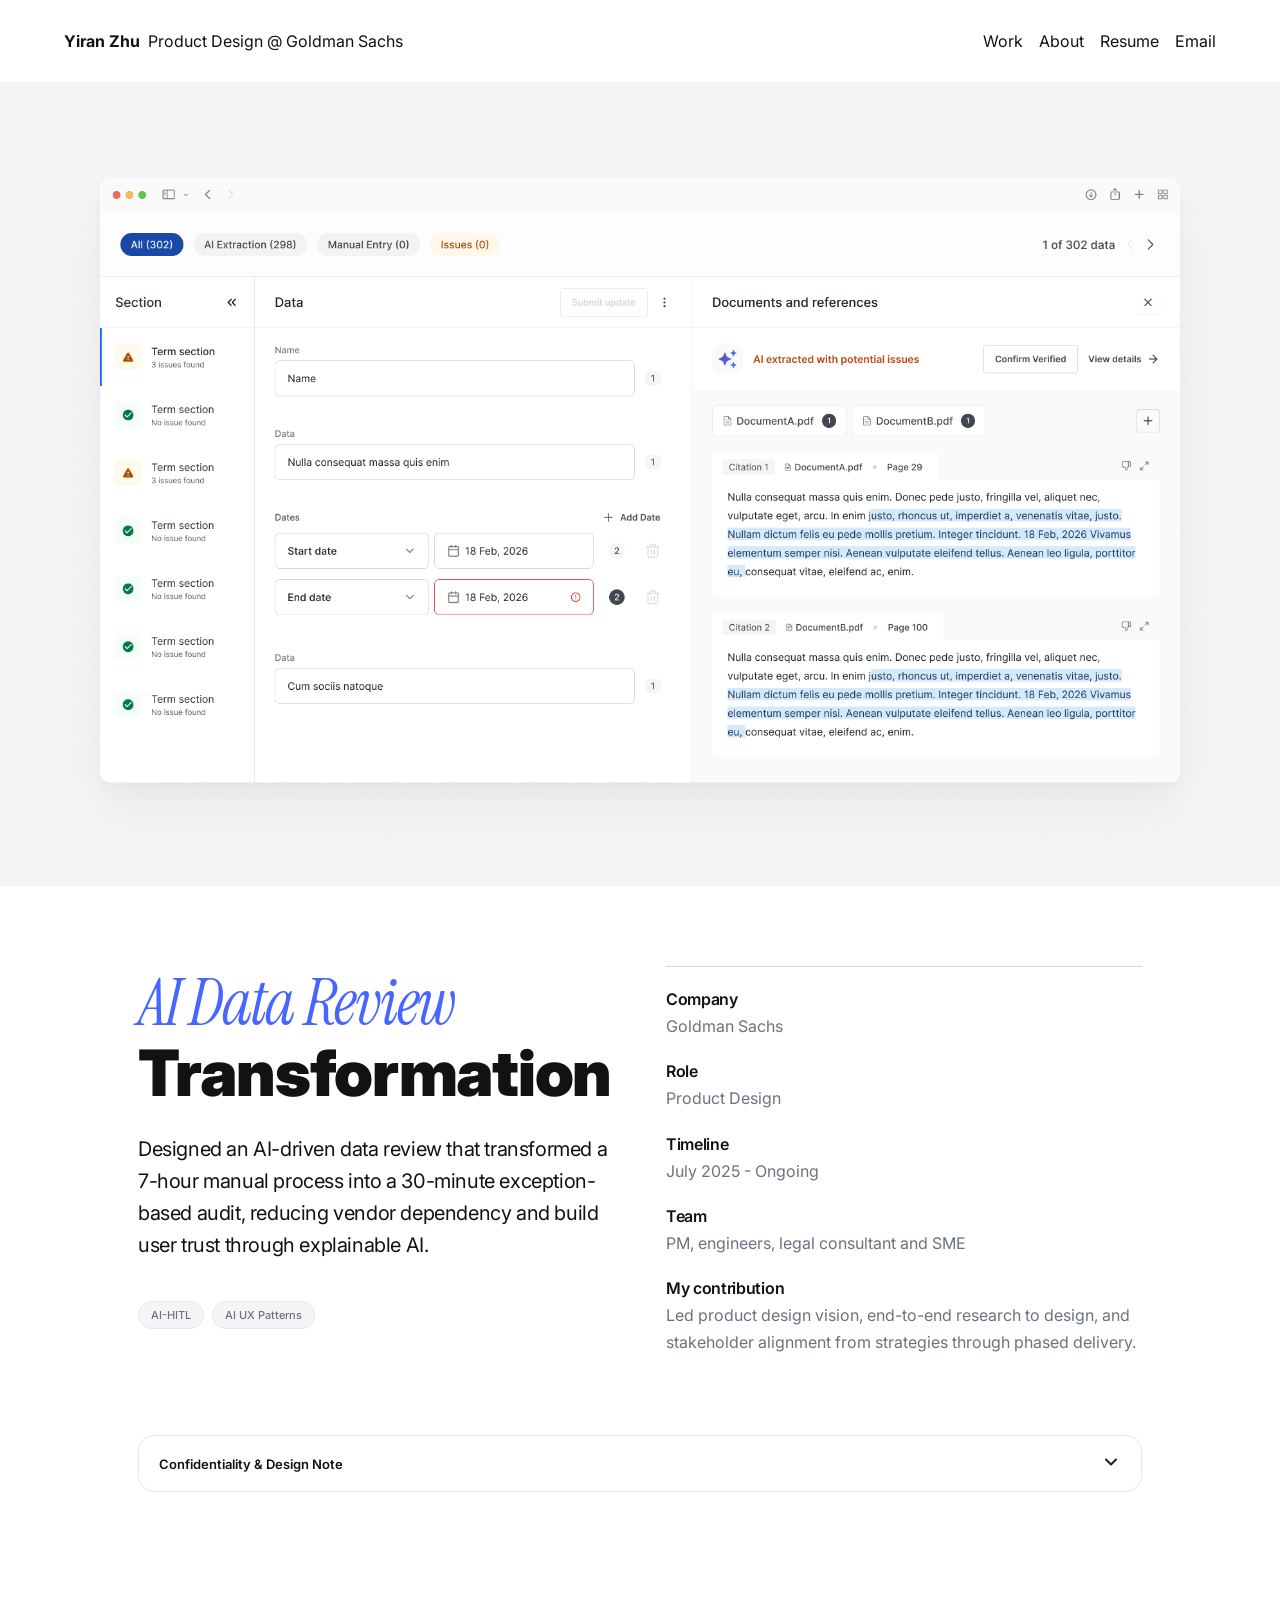
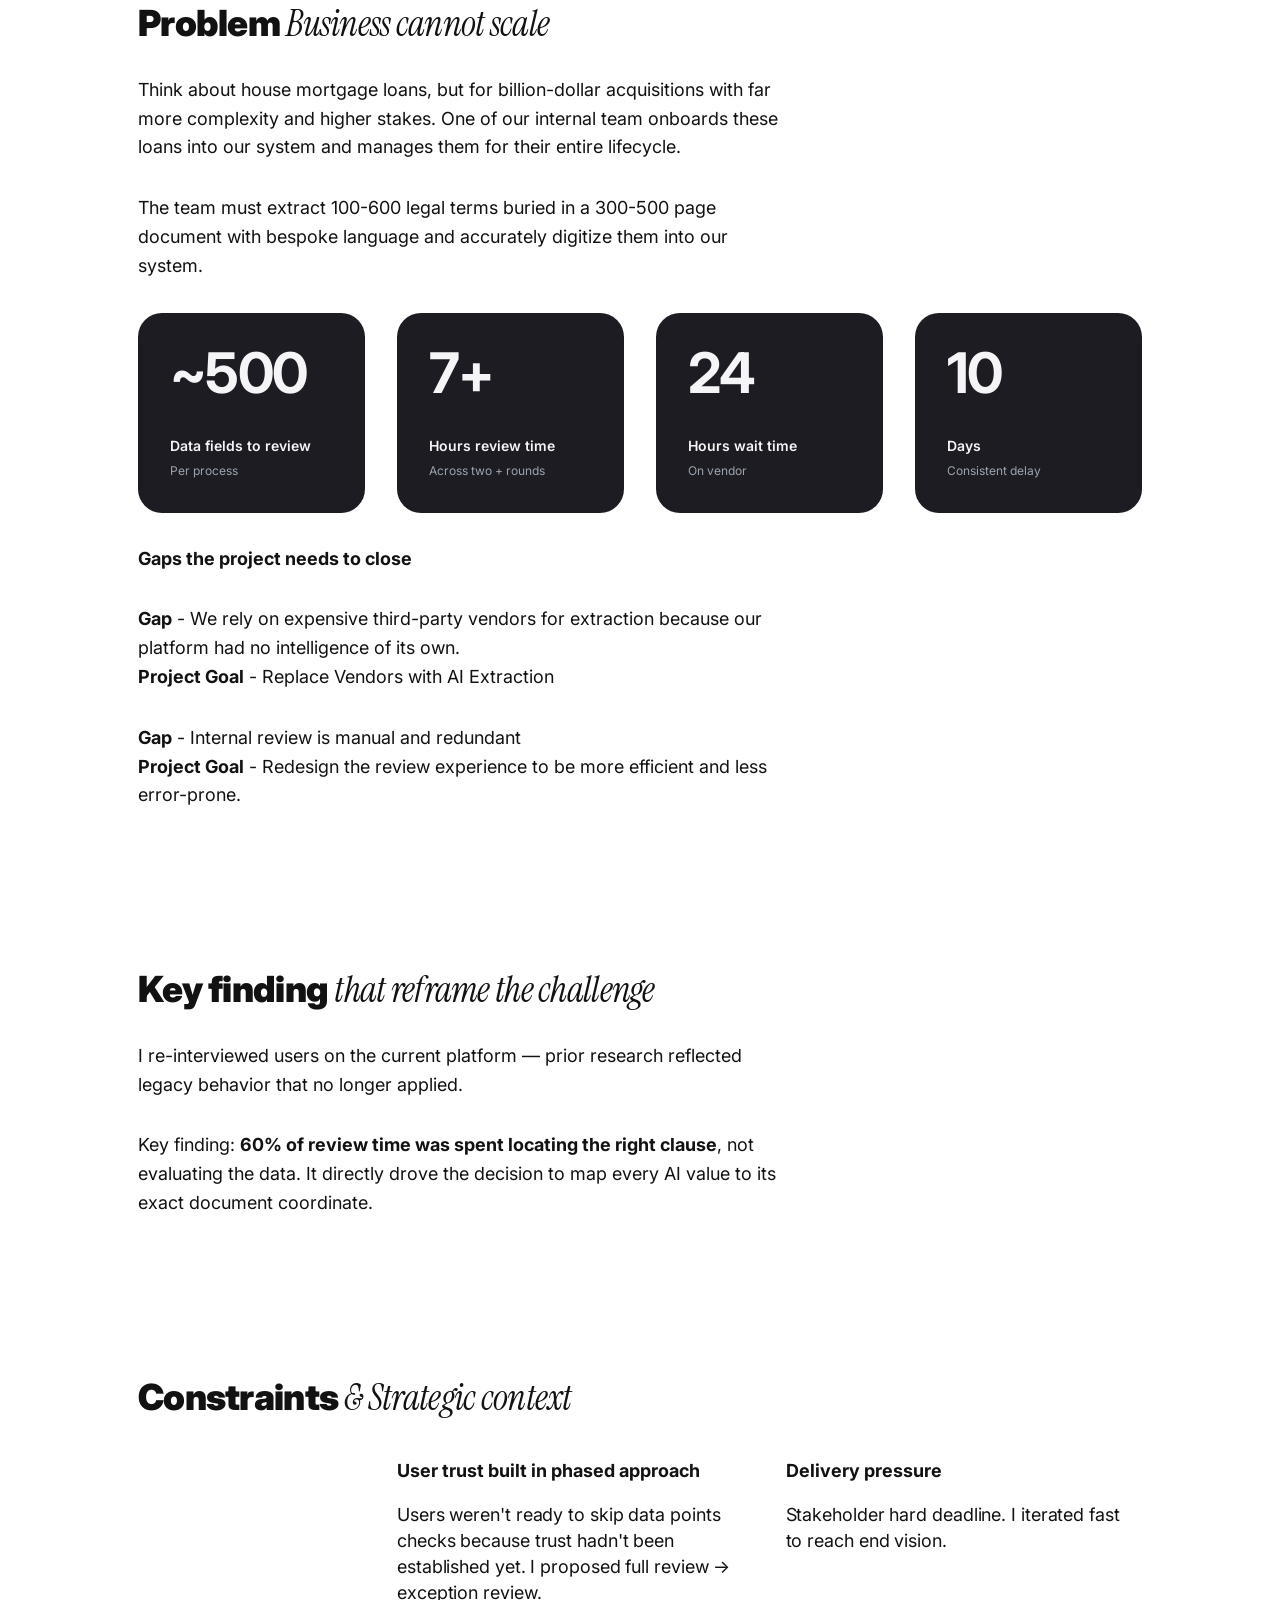
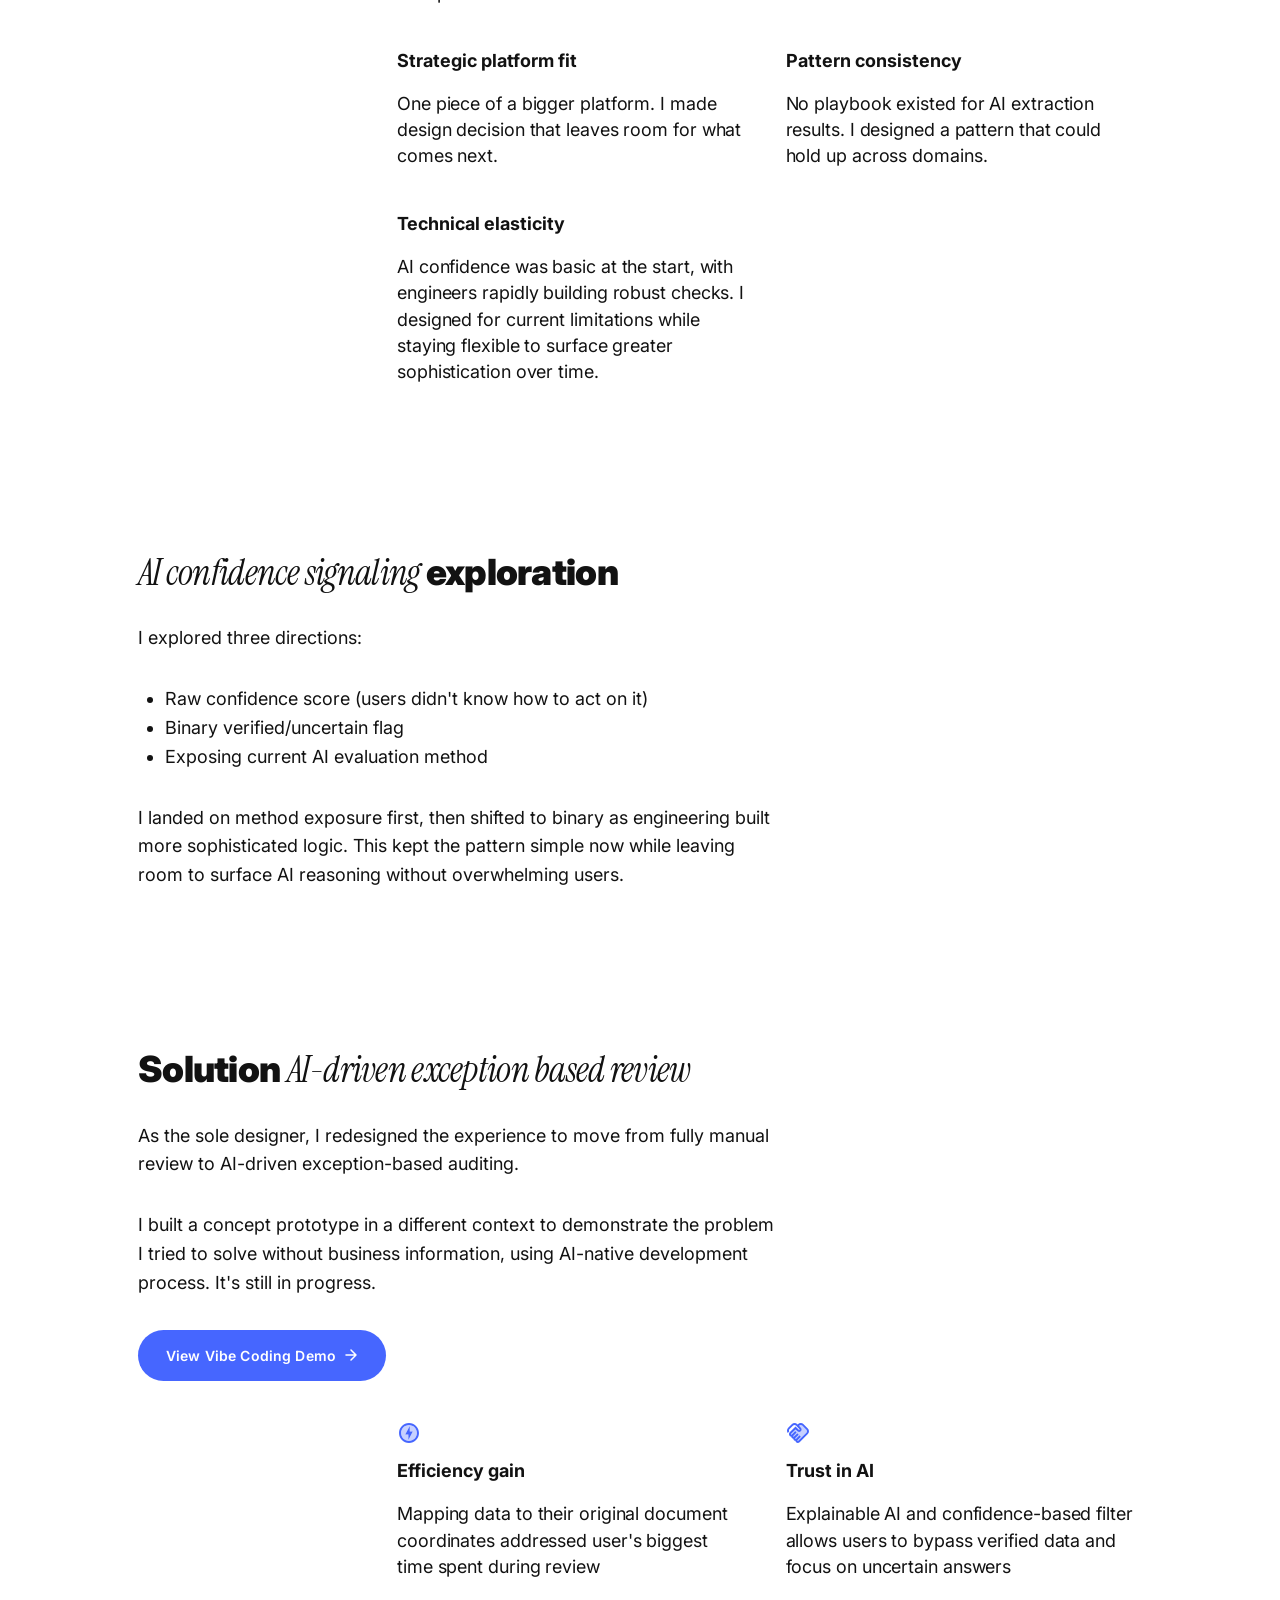
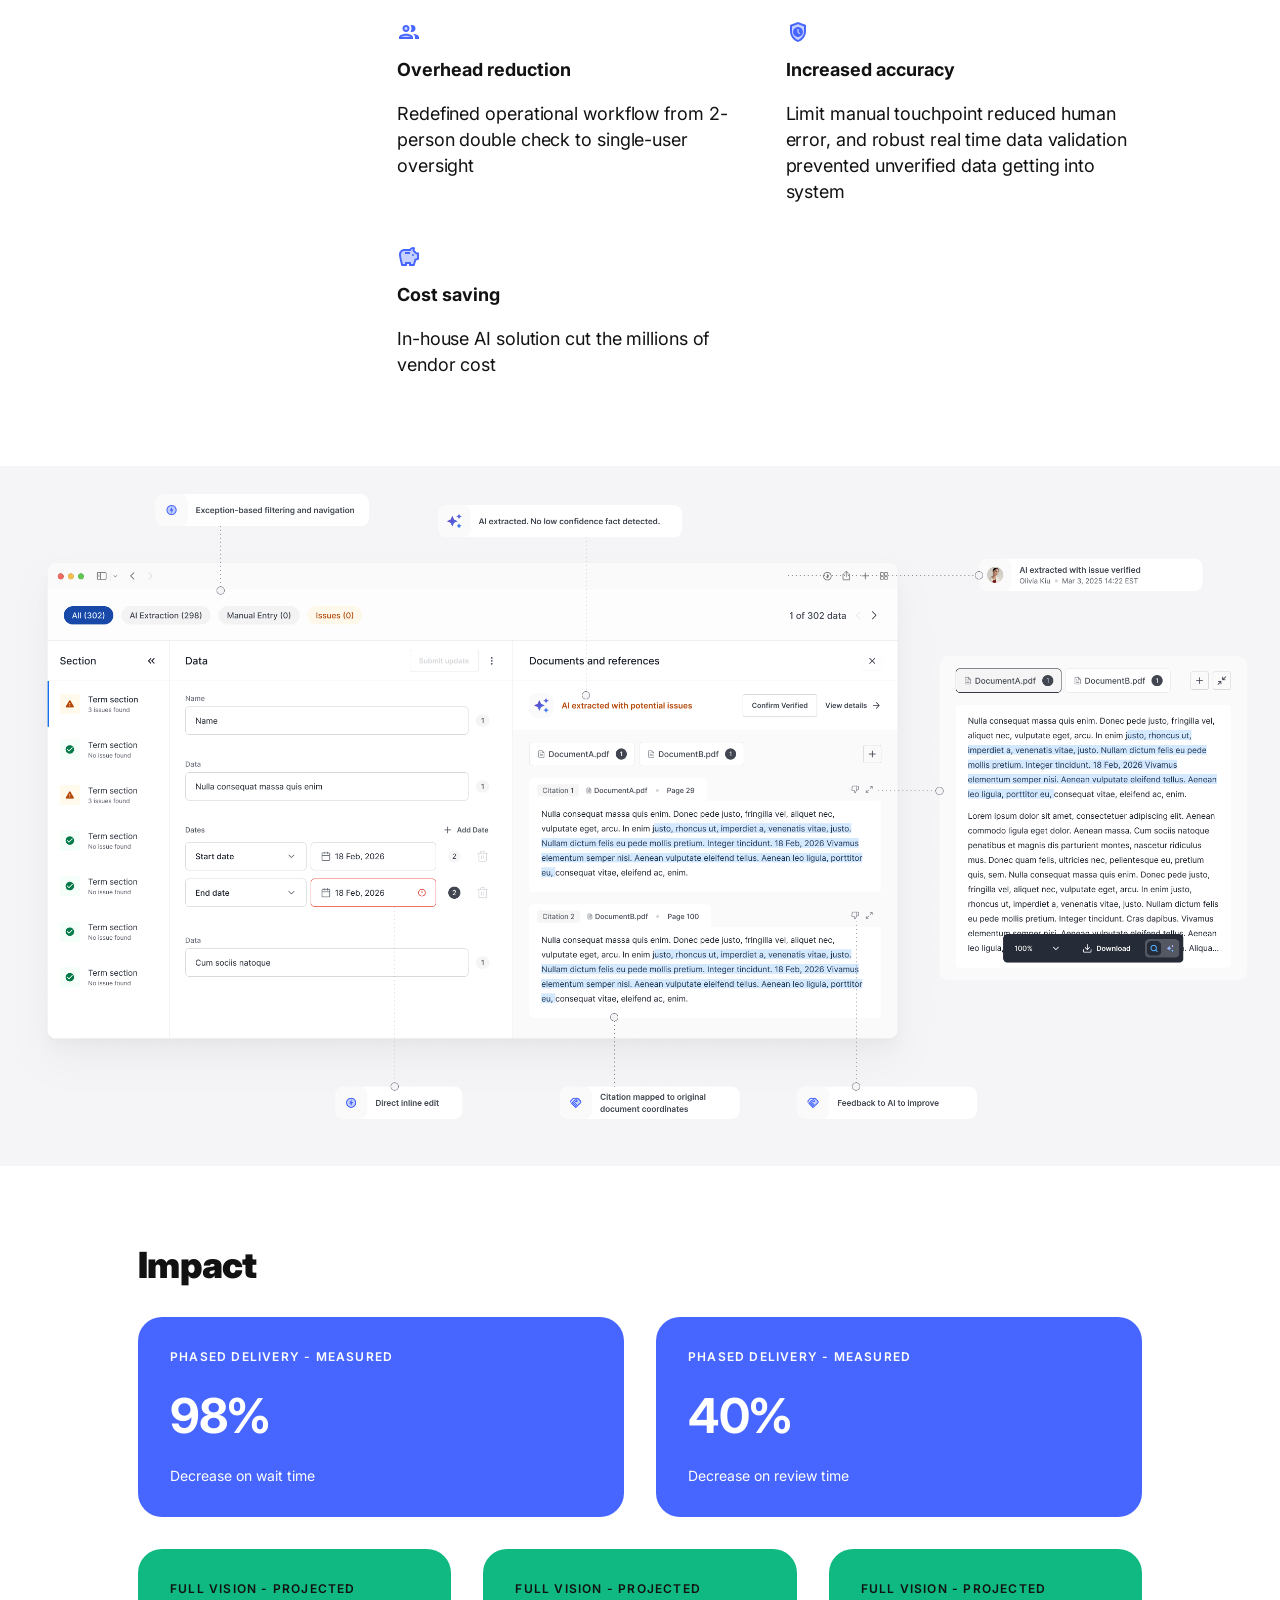
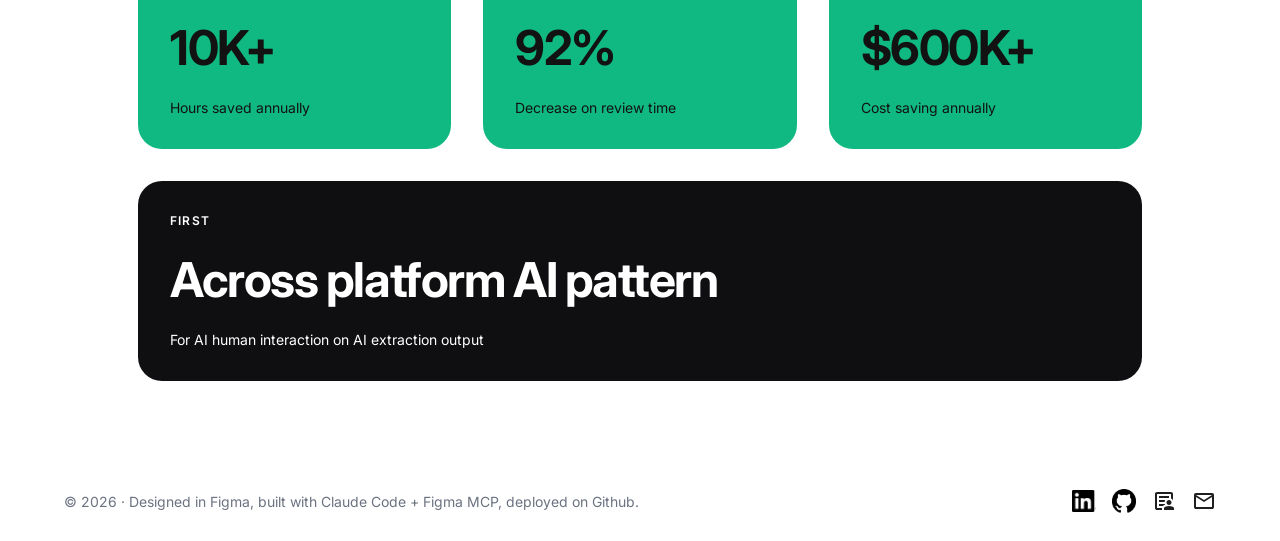
==== commit 0c4eaccc: "Update AI case study with new content sections and feature breakdown image - Rewrote Problem section" ====
--- a/case-study-ai-data-review.html
+++ b/case-study-ai-data-review.html
@@ -74,7 +74,7 @@
         </li>
         <li>
           <span class="cs-meta-list-label">My contribution</span>
-          <p class="cs-meta-list-value">Led product design vision, design execution, and stakeholder alignment from strategies through phased delivery.</p>
+          <p class="cs-meta-list-value">Led product design vision, end-to-end research to design, and stakeholder alignment from strategies through phased delivery.</p>
         </li>
       </ul>
     </section>
@@ -103,7 +103,6 @@
       </div>
       <p class="cs-body-text">Think about house mortgage loans, but for billion-dollar acquisitions with far more complexity and higher stakes. One of our internal team onboards these loans into our system and manages them for their entire lifecycle.</p>
       <p class="cs-body-text">The team must extract 100-600 legal terms buried in a 300-500 page document with bespoke language and accurately digitize them into our system.</p>
-      <p class="cs-body-text">The extraction relies on expensive vendor and the internal review process is difficult and extremely manual.</p>
       <div class="kpi-row">
         <div class="kpi-card">
           <p class="kpi-number">~500</p>
@@ -126,83 +125,87 @@
             <p class="kpi-sublabel">On vendor</p>
           </div>
         </div>
-      </div>
-    </section>
-
-    <!-- Gaps: that design need to close -->
-    <section class="cs-content-section">
-      <div>
-        <h2 class="cs-section-heading">Gaps <span class="accent-italic">that design need to close</span></h2>
+        <div class="kpi-card">
+          <p class="kpi-number">10</p>
+          <div>
+            <p class="kpi-label">Days</p>
+            <p class="kpi-sublabel">Consistent delay</p>
+          </div>
+        </div>
+      </div>
+      <p class="cs-body-text" style="font-weight:700;">Gaps the project needs to close</p>
+      <div>
+        <p class="cs-body-text"><strong>Gap</strong> - We rely on expensive third-party vendors for extraction because our platform had no intelligence of its own.</p>
+        <p class="cs-body-text"><strong>Project Goal</strong> - Replace Vendors with AI Extraction</p>
+      </div>
+      <div>
+        <p class="cs-body-text"><strong>Gap</strong> - Internal review is manual and redundant</p>
+        <p class="cs-body-text"><strong>Project Goal</strong> - Redesign the review experience to be more efficient and less error-prone.</p>
+      </div>
+    </section>
+
+    <!-- Key finding -->
+    <section class="cs-content-section">
+      <div>
+        <h2 class="cs-section-heading">Key finding <span class="accent-italic">that reframe the challenge</span></h2>
+      </div>
+      <p class="cs-body-text">I re-interviewed users on the current platform — prior research reflected legacy behavior that no longer applied.</p>
+      <p class="cs-body-text">Key finding: <strong>60% of review time was spent locating the right clause</strong>, not evaluating the data. It directly drove the decision to map every AI value to its exact document coordinate.</p>
+    </section>
+
+    <!-- Constraints & Strategic context -->
+    <section class="cs-content-section">
+      <div>
+        <h2 class="cs-section-heading">Constraints <span class="accent-italic">&amp; Strategic context</span></h2>
       </div>
       <div class="feature-grid-wrap">
-        <ul class="simple-list">
-          <li class="feature-item">
-            <div class="feature-header">
-              <h5 class="feature-title">Gap 1</h5>
-            </div>
-            <p class="feature-desc">We still rely on expensive, error-prone third-party vendors for extraction because our platform had no intelligence of its own. Our system simply acts as a container.</p>
-          </li>
-          <li class="feature-item">
-            <div class="feature-header">
-              <h5 class="feature-title feature-title--accent">Project Goal 1: Replace Vendors with AI Extraction</h5>
-            </div>
-            <p class="feature-desc">Implement AI to own the extraction process internally and sunset third-party vendors.</p>
-          </li>
-          <li class="feature-item">
-            <div class="feature-header">
-              <h5 class="feature-title">Gap 2</h5>
-            </div>
-            <p class="feature-desc">The internal review workflow had no tooling to make cross-referencing checks faster</p>
-          </li>
-          <li class="feature-item">
-            <div class="feature-header">
-              <h5 class="feature-title feature-title--accent">Project Goal 2: Improve the Human Review Workflow</h5>
-            </div>
-            <p class="feature-desc">Redesign the internal data review experience to be more efficient and less error-prone.</p>
+        <ul class="feature-list">
+          <li class="feature-item">
+            <div class="feature-header">
+              <h5 class="feature-title">User trust built in phased approach</h5>
+            </div>
+            <p class="feature-desc">Users weren't ready to skip data points checks because trust hadn't been established yet. I proposed full review → exception review.</p>
+          </li>
+          <li class="feature-item">
+            <div class="feature-header">
+              <h5 class="feature-title">Delivery pressure</h5>
+            </div>
+            <p class="feature-desc">Stakeholder hard deadline. I iterated fast to reach end vision.</p>
+          </li>
+          <li class="feature-item">
+            <div class="feature-header">
+              <h5 class="feature-title">Strategic platform fit</h5>
+            </div>
+            <p class="feature-desc">One piece of a bigger platform. I made design decision that leaves room for what comes next.</p>
+          </li>
+          <li class="feature-item">
+            <div class="feature-header">
+              <h5 class="feature-title">Pattern consistency</h5>
+            </div>
+            <p class="feature-desc">No playbook existed for AI extraction results. I designed a pattern that could hold up across domains.</p>
+          </li>
+          <li class="feature-item">
+            <div class="feature-header">
+              <h5 class="feature-title">Technical elasticity</h5>
+            </div>
+            <p class="feature-desc">AI confidence was basic at the start, with engineers rapidly building robust checks. I designed for current limitations while staying flexible to surface greater sophistication over time.</p>
           </li>
         </ul>
       </div>
     </section>
 
-    <!-- Constraints & Strategic context -->
-    <section class="cs-content-section">
-      <div>
-        <h2 class="cs-section-heading">Constraints <span class="accent-italic">&amp; Strategic context</span></h2>
-      </div>
-      <div class="feature-grid-wrap">
-        <ul class="simple-list">
-          <li class="feature-item">
-            <div class="feature-header">
-              <h5 class="feature-title">User trust</h5>
-            </div>
-            <p class="feature-desc">Internal team had never used AI in this context. Trust-building had to be designed in from the start.</p>
-          </li>
-          <li class="feature-item">
-            <div class="feature-header">
-              <h5 class="feature-title">Delivery pressure</h5>
-            </div>
-            <p class="feature-desc">Stakeholder hard deadline. Every decision had to be defensible fast.</p>
-          </li>
-          <li class="feature-item">
-            <div class="feature-header">
-              <h5 class="feature-title">Strategic platform fit</h5>
-            </div>
-            <p class="feature-desc">One piece of a bigger platform. I made design decision that leaves room for what comes next.</p>
-          </li>
-          <li class="feature-item">
-            <div class="feature-header">
-              <h5 class="feature-title">Pattern consistency</h5>
-            </div>
-            <p class="feature-desc">No playbook existed for AI extraction results. I designed a pattern that could hold up across domains.</p>
-          </li>
-          <li class="feature-item">
-            <div class="feature-header">
-              <h5 class="feature-title">Technical elasticity</h5>
-            </div>
-            <p class="feature-desc">AI confidence was basic at the start, with engineers rapidly building robust checks underneath. I designed for current limitations while staying flexible to surface greater sophistication over time.</p>
-          </li>
-        </ul>
-      </div>
+    <!-- AI confidence signaling -->
+    <section class="cs-content-section">
+      <div>
+        <h2 class="cs-section-heading"><span class="accent-italic">AI confidence signaling</span> exploration</h2>
+      </div>
+      <p class="cs-body-text">I explored three directions:</p>
+      <ul class="cs-body-list">
+        <li>Raw confidence score (users didn't know how to act on it)</li>
+        <li>Binary verified/uncertain flag</li>
+        <li>Exposing current AI evaluation method</li>
+      </ul>
+      <p class="cs-body-text">I landed on method exposure first, then shifted to binary as engineering built more sophisticated logic. This kept the pattern simple now while leaving room to surface AI reasoning without overwhelming users.</p>
     </section>
 
     <!-- Solution: AI-driven exception based review -->
@@ -279,7 +282,7 @@
 
     <!-- Feature Breakdown Image -->
     <div class="cs-feature-break">
-      <img src="img/feature-break-down.png" alt="Feature breakdown">
+      <img src="img/feature-breakdown.png" alt="Feature breakdown">
     </div>
 
     <!-- Impact -->
--- a/styles.css
+++ b/styles.css
@@ -1240,6 +1240,8 @@
   display: flex;
   flex-direction: column;
   gap: 48px;
+  max-width: 1200px;
+  padding: 0 64px;
 }
 .career-header-row {
   display: flex;
@@ -1321,6 +1323,8 @@
   display: flex;
   flex-direction: column;
   gap: 48px;
+  max-width: 1200px;
+  padding: 0 64px;
 }
 .personal-heading {
   font-size: 36px;
@@ -1775,6 +1779,17 @@
   color: #121212;
   max-width: 640px;
   margin: 0;
+}
+.cs-body-list {
+  font-size: 18px;
+  line-height: 1.6;
+  color: #121212;
+  max-width: 640px;
+  margin: 0;
+  padding-left: 27px;
+}
+.cs-body-list li {
+  margin-bottom: 0;
 }
 /* Dark KPI cards */
 .kpi-row {
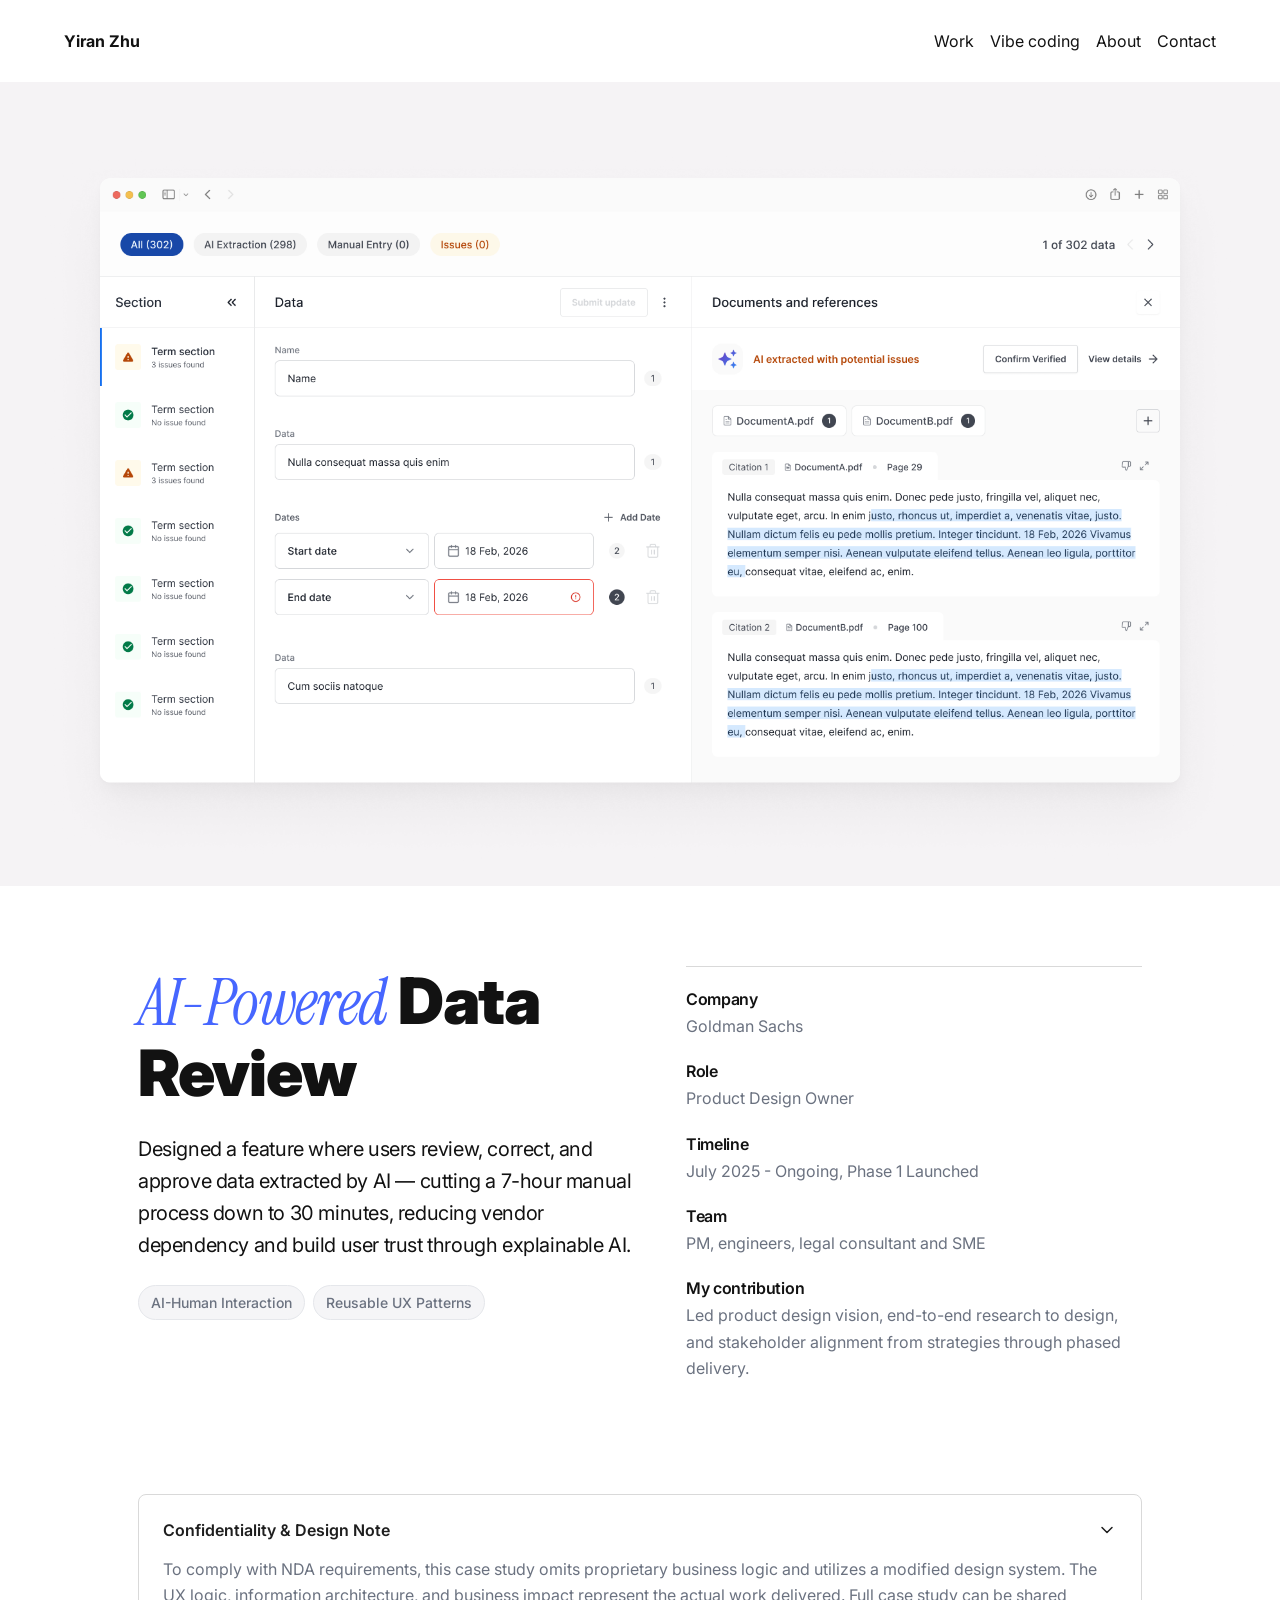
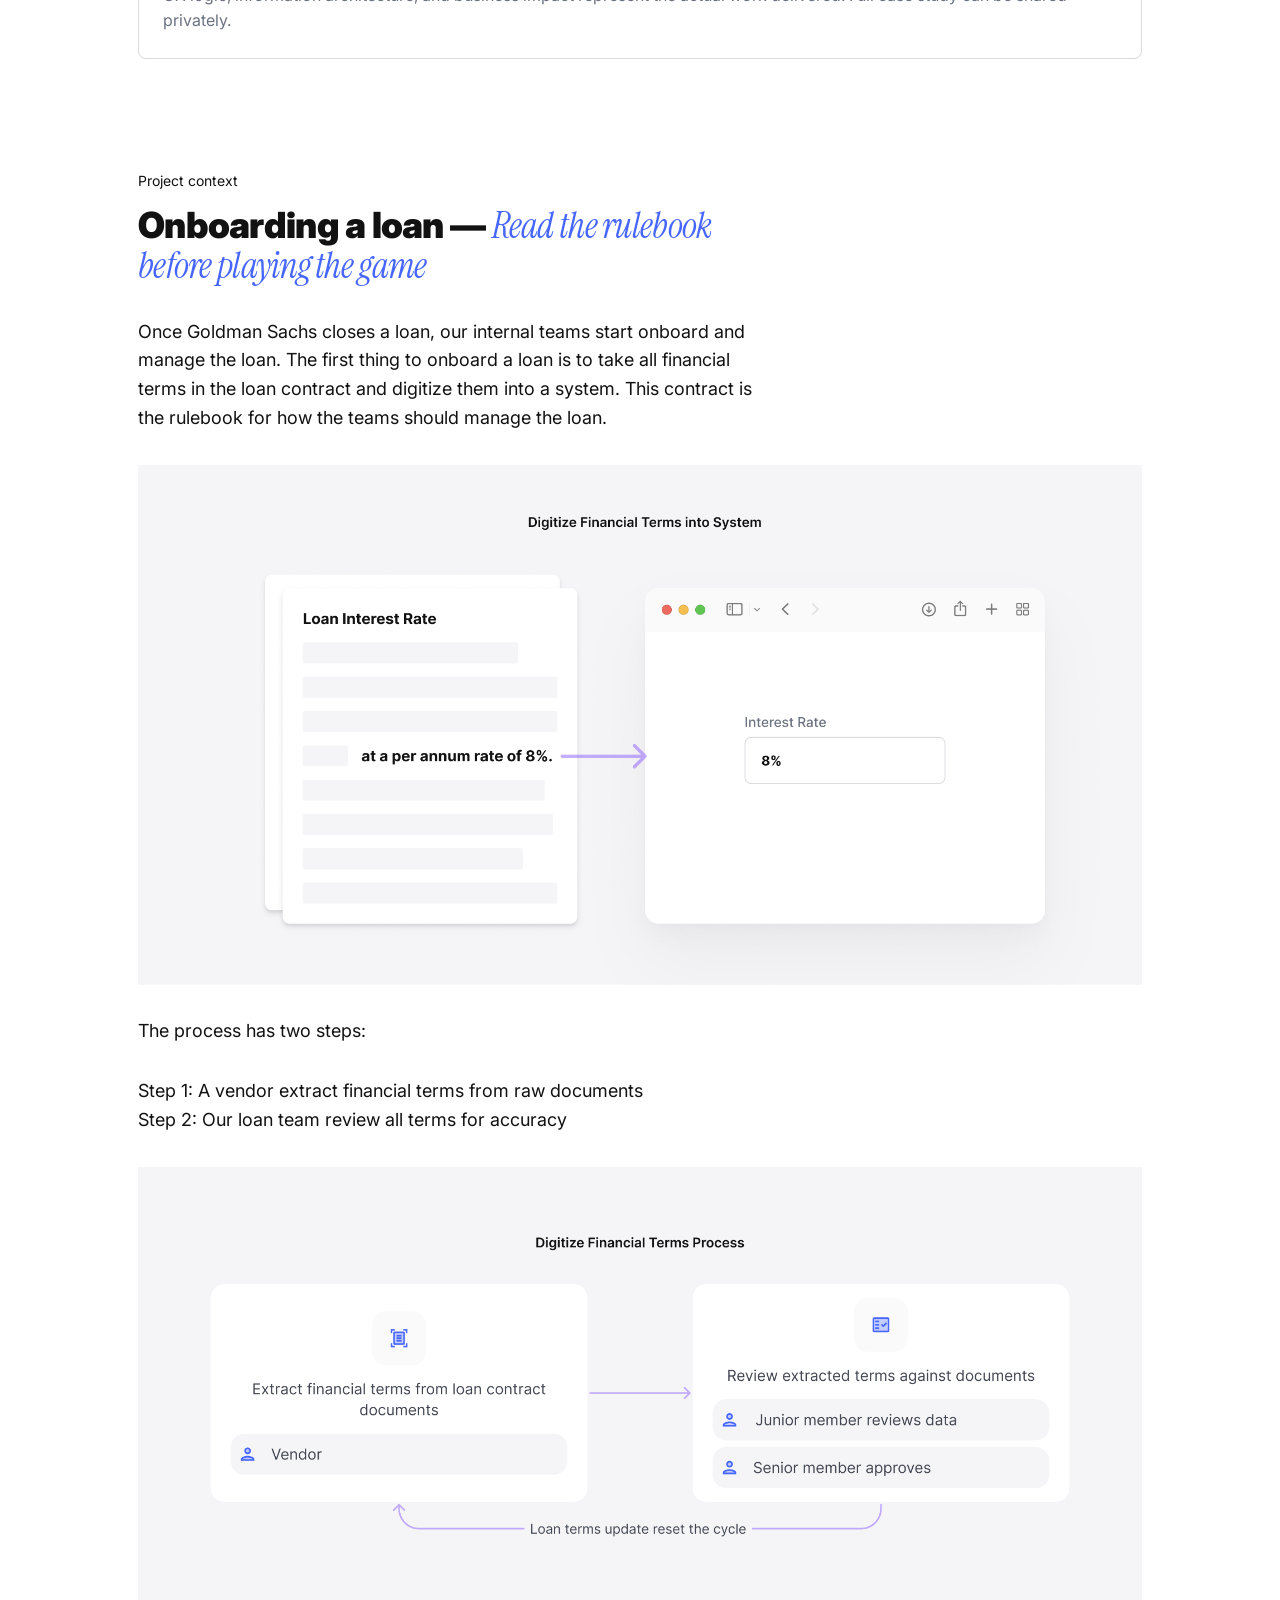
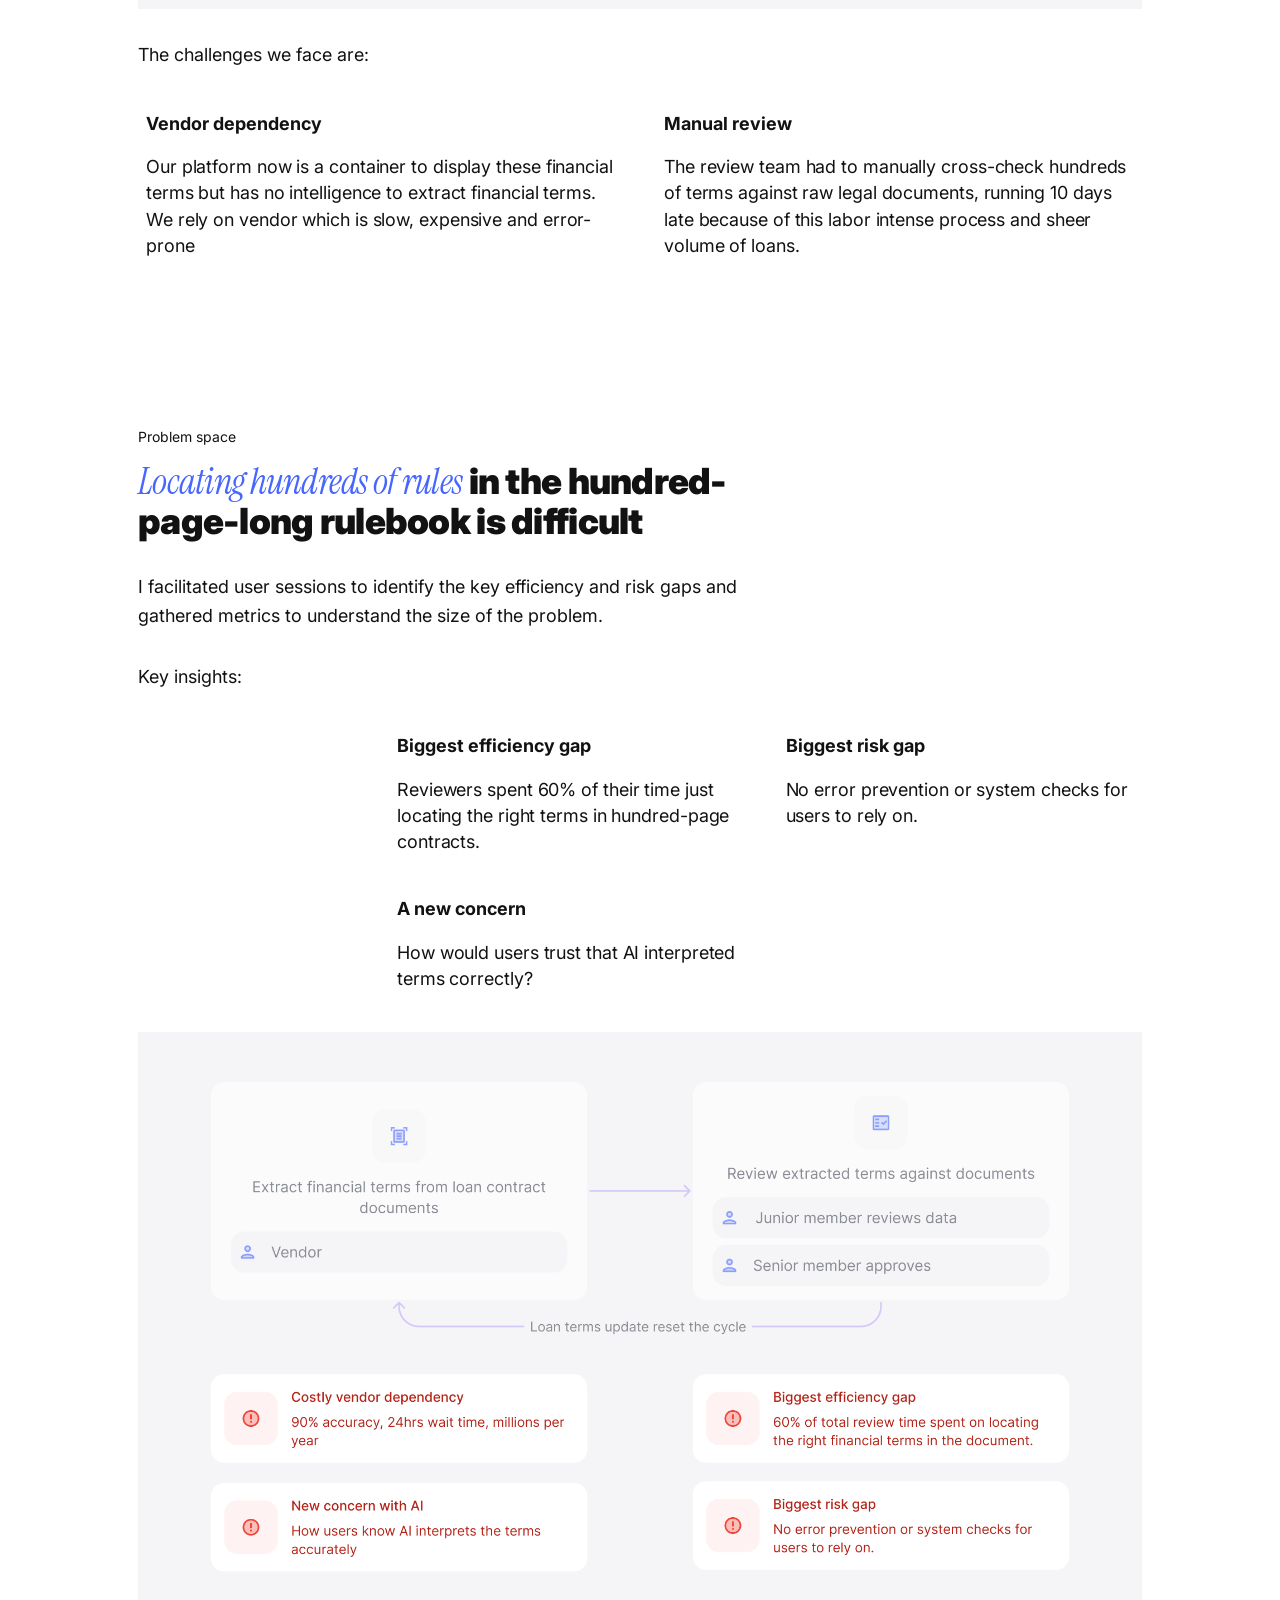
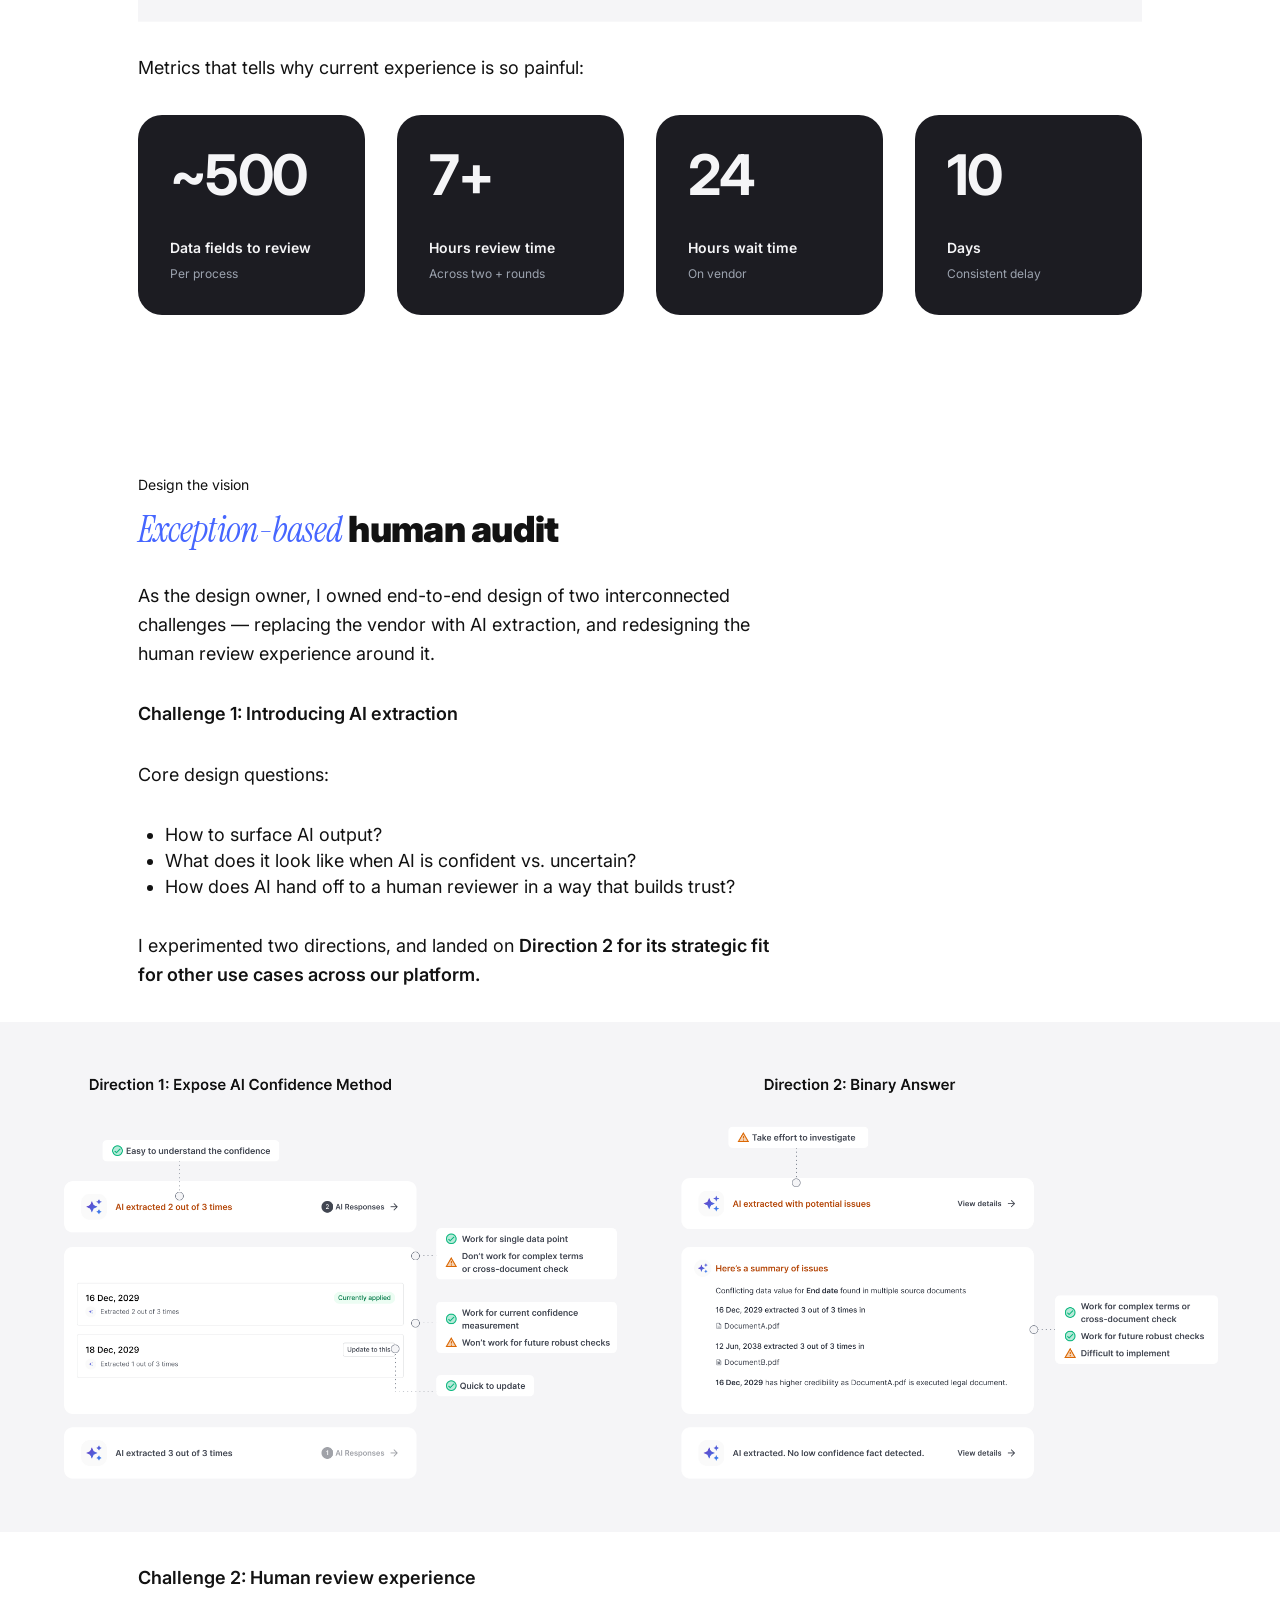
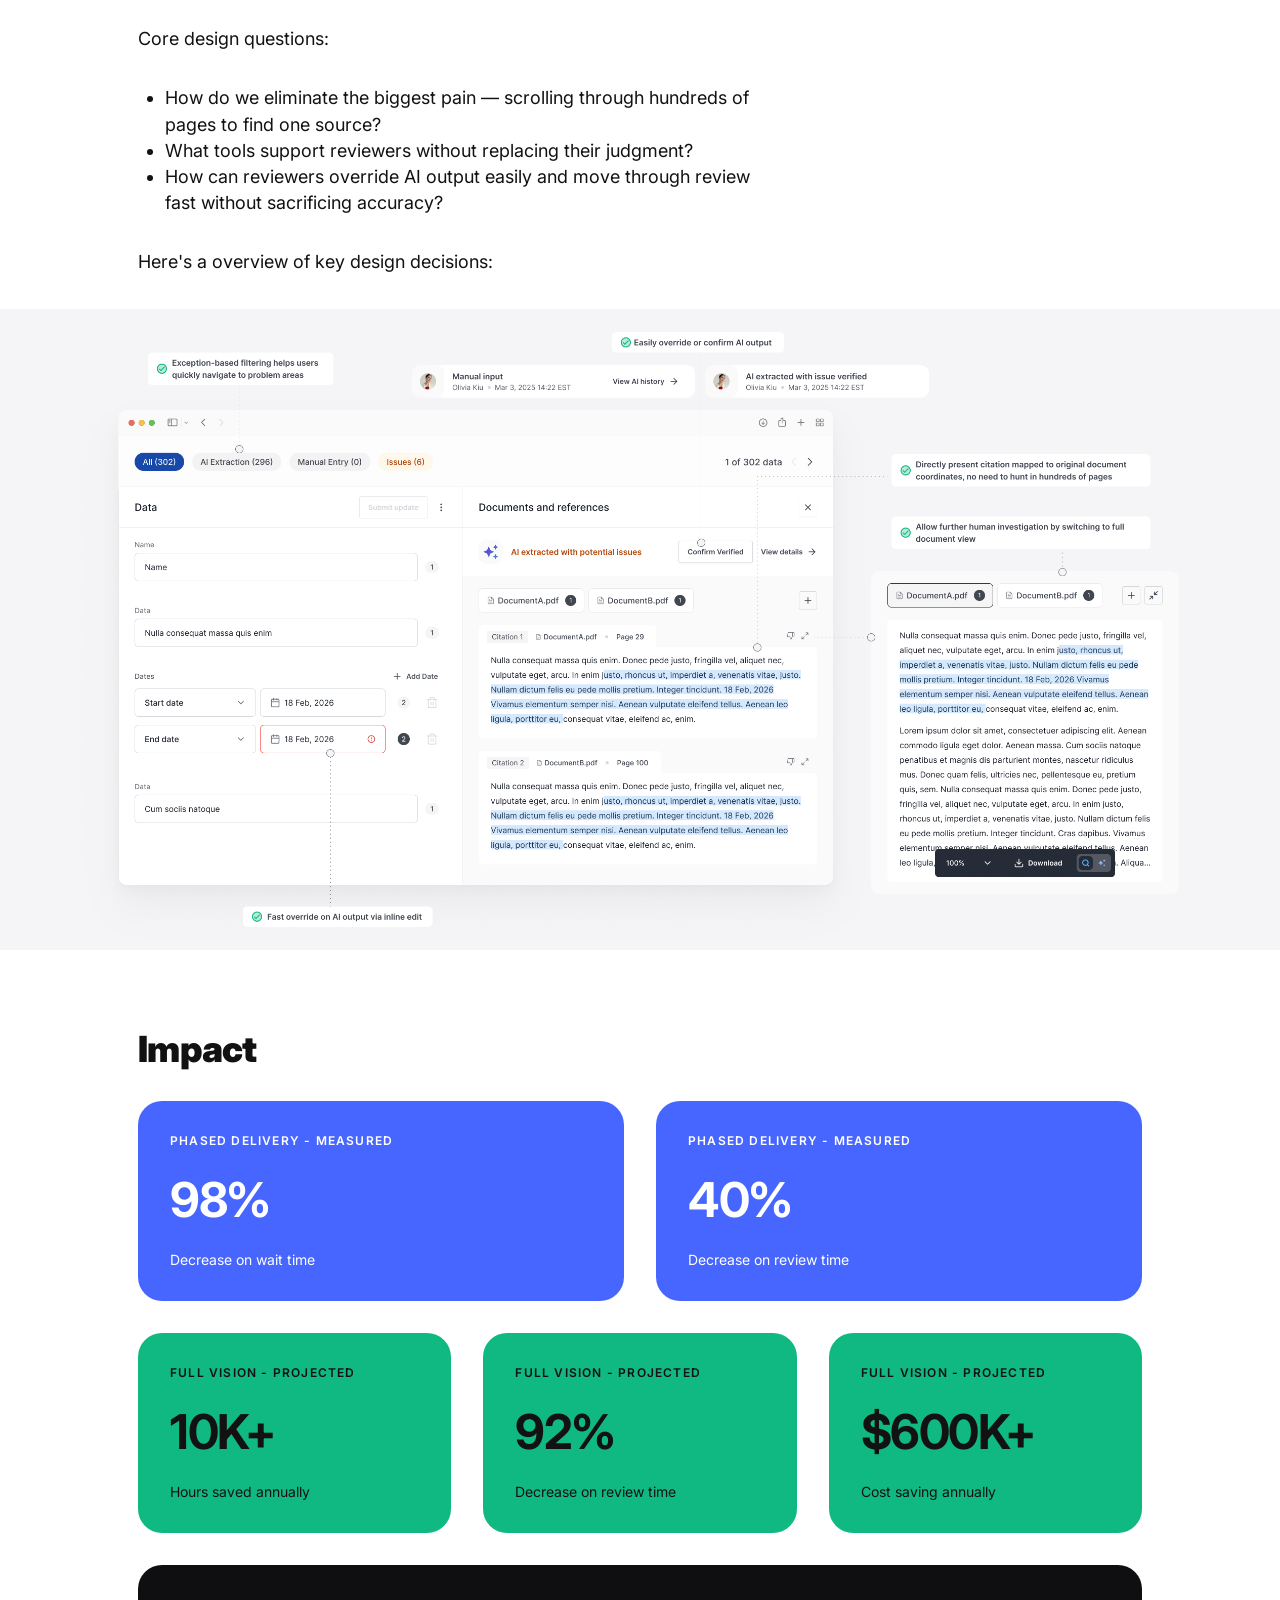
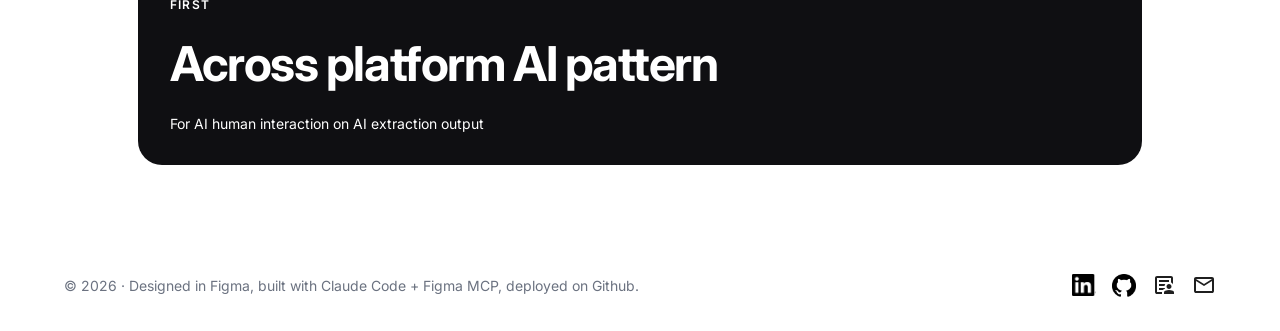
==== commit 3dad3f5f: "Redesign top nav: Contact dropdown, remove Goldman Sachs subtitle, add intro social icons - Replace " ====
--- a/case-study-ai-data-review.html
+++ b/case-study-ai-data-review.html
@@ -3,12 +3,379 @@
 <head>
   <meta charset="UTF-8">
   <meta name="viewport" content="width=device-width, initial-scale=1.0">
-  <title>AI Data Review Transformation — Yiran Zhu</title>
+  <title>AI-Powered Data Review — Yiran Zhu</title>
   <link rel="preconnect" href="https://fonts.googleapis.com">
   <link rel="preconnect" href="https://fonts.gstatic.com" crossorigin>
   <link rel="stylesheet" href="https://fonts.googleapis.com/css2?family=Inter:ital,wght@0,400;0,500;0,600;0,700;0,900;1,400&family=Instrument+Serif:ital@0;1&family=JetBrains+Mono:wght@400;700&display=swap">
   <link rel="stylesheet" href="styles.css">
- 
+
+  <style>
+    /* ── Page-specific styles for AI Data Review v2 ── */
+
+    /* Hero image section */
+    .cs2-hero {
+      background: #f5f3f5;
+      width: 100%;
+      padding: 64px 40px 16px;
+      box-sizing: border-box;
+      display: flex;
+      align-items: flex-end;
+      justify-content: flex-end;
+    }
+    .cs2-hero-img {
+      width: 100%;
+      display: block;
+      object-fit: cover;
+    }
+
+    /* Sections wrapper */
+    .cs2-sections-wrap {
+      display: flex;
+      flex-direction: column;
+      align-items: center;
+      width: 100%;
+    }
+
+    /* Standard content section */
+    .cs2-section {
+      width: 100%;
+      max-width: 1068px;
+      padding: 80px 32px;
+      display: flex;
+      flex-direction: column;
+      gap: 32px;
+      box-sizing: border-box;
+    }
+    .cs2-section--accordion {
+      padding: 32px;
+    }
+
+    /* Title section: 2-col layout */
+    .cs2-section--title {
+      flex-direction: row;
+      gap: 48px;
+      align-items: flex-start;
+      padding: 80px 32px;
+      overflow: hidden;
+    }
+    .cs2-title-left {
+      flex: 1;
+      min-width: 500px;
+      display: flex;
+      flex-direction: column;
+      gap: 24px;
+    }
+    .cs2-title-heading {
+      font-size: 64px;
+      font-weight: 900;
+      line-height: 1.1;
+      letter-spacing: -1.28px;
+      color: #121212;
+      margin: 0;
+    }
+    .cs2-title-desc {
+      font-size: 20px;
+      font-weight: 400;
+      line-height: 1.6;
+      letter-spacing: -0.4px;
+      color: #121212;
+      margin: 0;
+    }
+    .cs2-badge-row {
+      display: flex;
+      gap: 8px;
+      flex-wrap: wrap;
+    }
+    .cs2-badge {
+      display: inline-flex;
+      align-items: center;
+      background: #f5f5f7;
+      border: 1px solid #e5e7eb;
+      border-radius: 999px;
+      padding: 5px 12px;
+      font-size: 14px;
+      font-weight: 500;
+      color: #6b7280;
+      white-space: nowrap;
+    }
+
+    /* Metadata list */
+    .cs2-meta-list {
+      flex: 1;
+      display: flex;
+      flex-direction: column;
+      gap: 16px;
+      list-style: none;
+      padding: 0;
+      margin: 0;
+      align-self: flex-start;
+    }
+    .cs2-meta-list li {
+      display: flex;
+      flex-direction: column;
+      gap: 6px;
+      padding-top: 8px;
+    }
+    .cs2-meta-list li:first-child {
+      border-top: 1px solid rgba(0,0,0,0.15);
+      padding-top: 24px;
+    }
+    .cs2-meta-label {
+      font-size: 16px;
+      font-weight: 600;
+      color: #121212;
+      letter-spacing: -0.32px;
+      line-height: 1;
+    }
+    .cs2-meta-value {
+      font-size: 16px;
+      color: #6b7280;
+      line-height: 1.65;
+      margin: 0;
+    }
+
+    /* Accordion */
+    .cs2-accordion {
+      background: #fff;
+      border: 1px solid #d9d9d9;
+      border-radius: 8px;
+      padding: 24px;
+      display: flex;
+      flex-direction: column;
+      gap: 16px;
+      width: 100%;
+      box-sizing: border-box;
+    }
+    .cs2-accordion-header {
+      display: flex;
+      align-items: center;
+      justify-content: space-between;
+      width: 100%;
+      cursor: pointer;
+      background: none;
+      border: none;
+      padding: 0;
+      text-align: left;
+      gap: 8px;
+    }
+    .cs2-accordion-title {
+      font-size: 16px;
+      font-weight: 600;
+      color: #1e1e1e;
+      line-height: 1.4;
+      flex: 1;
+    }
+    .cs2-accordion-chevron {
+      flex-shrink: 0;
+      width: 20px;
+      height: 20px;
+      transition: transform 250ms ease;
+    }
+    .cs2-accordion-chevron.open {
+      transform: rotate(180deg);
+    }
+    .cs2-accordion-body {
+      font-size: 16px;
+      color: #6b7280;
+      line-height: 1.6;
+      margin: 0;
+    }
+    .cs2-accordion-body[hidden] { display: none; }
+
+    /* Section headline (label + big heading) */
+    .cs2-headline {
+      display: flex;
+      flex-direction: column;
+      gap: 16px;
+      max-width: 640px;
+      width: 100%;
+    }
+    .cs2-overline {
+      font-size: 14px;
+      font-weight: 400;
+      line-height: 1.4;
+      color: #121212;
+      margin: 0;
+    }
+    .cs2-section-heading {
+      font-size: 36px;
+      font-weight: 900;
+      line-height: 1.1;
+      letter-spacing: -0.72px;
+      color: #121212;
+      margin: 0;
+    }
+    .cs2-accent {
+      font-family: 'Instrument Serif', Georgia, serif;
+      font-style: italic;
+      font-weight: 400;
+      color: #4666ff;
+    }
+    .cs2-accent-dark {
+      font-family: 'Instrument Serif', Georgia, serif;
+      font-style: italic;
+      font-weight: 400;
+      color: #121212;
+    }
+
+    /* Body text */
+    .cs2-body {
+      font-size: 18px;
+      font-weight: 400;
+      line-height: 1.6;
+      color: #121212;
+      max-width: 640px;
+      margin: 0;
+    }
+    .cs2-body-full {
+      font-size: 18px;
+      font-weight: 400;
+      line-height: 1.6;
+      color: #121212;
+      margin: 0;
+    }
+    .cs2-body strong, .cs2-body-semibold {
+      font-weight: 600;
+    }
+
+    /* Inline lists */
+    .cs2-body-list {
+      font-size: 18px;
+      font-weight: 400;
+      line-height: 1.45;
+      color: #121212;
+      max-width: 640px;
+      margin: 0;
+      padding-left: 27px;
+    }
+    .cs2-body-list li {
+      margin-bottom: 0;
+    }
+
+    /* Inline image (full section width) */
+    .cs2-img {
+      width: 100%;
+      display: block;
+    }
+
+    /* Two-column challenge blocks */
+    .cs2-challenge-row {
+      display: flex;
+      gap: 32px;
+      width: 100%;
+    }
+    .cs2-challenge-item {
+      flex: 1;
+      display: flex;
+      flex-direction: column;
+      gap: 16px;
+      padding: 8px;
+      border-radius: 16px;
+      min-width: 0;
+    }
+    .cs2-challenge-title {
+      font-size: 18px;
+      font-weight: 700;
+      line-height: 1.6;
+      color: #121212;
+      margin: 0;
+    }
+    .cs2-challenge-desc {
+      font-size: 18px;
+      font-weight: 400;
+      line-height: 1.45;
+      letter-spacing: -0.09px;
+      color: #121212;
+      margin: 0;
+    }
+
+    /* Key insights 2-column grid */
+    .cs2-insights-grid {
+      display: grid;
+      grid-template-columns: minmax(0,1fr) minmax(0,3fr);
+      width: 100%;
+    }
+    .cs2-insights-list {
+      grid-column: 2;
+      display: grid;
+      grid-template-columns: repeat(2, minmax(0,1fr));
+      gap: 24px;
+      list-style: none;
+      padding: 0;
+      margin: 0;
+    }
+    .cs2-insight-item {
+      display: flex;
+      flex-direction: column;
+      gap: 16px;
+      padding: 8px;
+      border-radius: 16px;
+    }
+    .cs2-insight-title {
+      font-size: 18px;
+      font-weight: 700;
+      line-height: 1.6;
+      color: #121212;
+      margin: 0;
+    }
+    .cs2-insight-desc {
+      font-size: 18px;
+      font-weight: 400;
+      line-height: 1.45;
+      letter-spacing: -0.09px;
+      color: #121212;
+      margin: 0;
+    }
+
+    /* Full-width image breaks */
+    .cs2-fullwidth-img {
+      width: 100%;
+      flex-shrink: 0;
+    }
+    .cs2-fullwidth-img img {
+      width: 100%;
+      display: block;
+    }
+
+    /* KPI cards (re-using existing kpi-row/kpi-card) */
+
+    /* Impact cards (re-using existing impact-row/impact-card-new) */
+
+    /* ── Responsive ── */
+    @media (max-width: 900px) {
+      .cs2-section--title {
+        flex-direction: column;
+      }
+      .cs2-title-left {
+        min-width: unset;
+      }
+      .cs2-title-heading {
+        font-size: 48px;
+      }
+      .cs2-challenge-row {
+        flex-direction: column;
+        gap: 24px;
+      }
+      .cs2-insights-grid {
+        grid-template-columns: 1fr;
+      }
+      .cs2-insights-list {
+        grid-column: 1;
+      }
+    }
+    @media (max-width: 600px) {
+      .cs2-hero { padding: 40px 24px 12px; }
+      .cs2-section { padding: 48px 24px; gap: 24px; }
+      .cs2-section--accordion { padding: 24px; }
+      .cs2-section--title { padding: 48px 24px; }
+      .cs2-title-heading { font-size: 36px; }
+      .cs2-section-heading { font-size: 28px; }
+      .cs2-body, .cs2-body-full, .cs2-body-list { font-size: 16px; }
+      .cs2-challenge-title, .cs2-challenge-desc { font-size: 16px; }
+      .cs2-insight-title, .cs2-insight-desc { font-size: 16px; }
+      .cs2-insights-list { grid-template-columns: 1fr; }
+    }
+  </style>
 </head>
 <body>
 
@@ -16,93 +383,151 @@
   <header class="site-header">
     <div class="header-col-left">
       <a href="index.html" class="header-name header-link" style="font-weight:700;">Yiran Zhu</a>
-      <span class="header-title" style="font-size:16px; color: var(--color-text-primary);">Product Design @ Goldman Sachs</span>
     </div>
     <div class="header-col-right">
       <a href="index.html#work" class="header-link">Work</a>
+      <a href="index.html#vibe-coding" class="header-link">Vibe coding</a>
       <a href="index.html#about" class="header-link">About</a>
-      <a href="Yiran_Zhu_Senior_Product_Designer_Resume.pdf" target="_blank" class="header-link">Resume</a>
-      <a href="mailto:yiran.jour@gmail.com" class="header-link">Email</a>
+      <div class="contact-menu-wrapper">
+        <button class="contact-toggle" id="contact-toggle" aria-expanded="false" aria-haspopup="true">Contact</button>
+        <div class="contact-dropdown" id="contact-dropdown" aria-hidden="true">
+          <a href="#" class="contact-dropdown-item copy-email" data-email="yiran.jour@gmail.com">Email</a>
+          <a href="https://www.linkedin.com/in/yiranzhu/" target="_blank" class="contact-dropdown-item">LinkedIn</a>
+          <a href="https://github.com/yiranzhu25" target="_blank" class="contact-dropdown-item">Github</a>
+          <a href="Yiran_Zhu_Senior_Product_Designer_Resume.pdf" target="_blank" class="contact-dropdown-item">Resume</a>
+        </div>
+      </div>
       <button class="hamburger-btn" id="hamburger-btn" aria-label="Open menu" aria-expanded="false">
         <span></span><span></span><span></span>
       </button>
     </div>
     <nav class="nav-dropdown" id="nav-dropdown" aria-hidden="true">
       <a href="index.html#work" class="nav-dropdown-link">Work</a>
+      <a href="index.html#vibe-coding" class="nav-dropdown-link">Vibe coding</a>
       <a href="index.html#about" class="nav-dropdown-link">About</a>
+      <a href="#" class="nav-dropdown-link copy-email" data-email="yiran.jour@gmail.com">Email</a>
+      <a href="https://www.linkedin.com/in/yiranzhu/" target="_blank" class="nav-dropdown-link">LinkedIn</a>
+      <a href="https://github.com/yiranzhu25" target="_blank" class="nav-dropdown-link">Github</a>
       <a href="Yiran_Zhu_Senior_Product_Designer_Resume.pdf" target="_blank" class="nav-dropdown-link">Resume</a>
-      <a href="mailto:yiran.jour@gmail.com" class="nav-dropdown-link">Email</a>
     </nav>
   </header>
 
-  <!-- ── Hero: Case Thumbnail ──────────────────────── -->
-  <div class="cs-hero-thumb-wrap">
-    <img class="cs-hero-thumb" src="img/ai-data-review-case-thumb-2.png" alt="AI Data Review Transformation">
+  <!-- ── Hero image ──────────────────────────────────── -->
+  <div class="cs2-hero">
+    <img class="cs2-hero-img" src="img/ai-data-review-case-thumb-2.png" alt="AI-Powered Data Review">
   </div>
 
-  <!-- ── Sections ─────────────────────────────────────── -->
-  <div class="cs-sections-wrap">
-
-    <!-- Title + Metadata -->
-    <section class="cs-content-section cs-content-section--title">
-      <div class="cs-title-left">
-        <h1 class="cs-title-heading">
-          <em class="type-hero-accent">AI Data Review</em> Transformation
+  <!-- ── All content sections ────────────────────────── -->
+  <div class="cs2-sections-wrap">
+
+    <!-- ── Title + Metadata ── -->
+    <section class="cs2-section cs2-section--title">
+
+      <!-- Left: heading, desc, badges -->
+      <div class="cs2-title-left">
+        <h1 class="cs2-title-heading">
+          <em class="cs2-accent">AI-Powered</em> Data Review
         </h1>
-        <p class="cs-title-desc">Designed an AI-driven data review that transformed a 7-hour manual process into a 30-minute exception-based audit, reducing vendor dependency and build user trust through explainable AI.</p>
-        <div class="tags">
-          <span class="tag">AI-HITL</span>
-          <span class="tag">AI UX Patterns</span>
-        </div>
-      </div>
-      <ul class="cs-meta-list">
+        <p class="cs2-title-desc">Designed a feature where users review, correct, and approve data extracted by AI — cutting a 7-hour manual process down to 30 minutes, reducing vendor dependency and build user trust through explainable AI.</p>
+        <div class="cs2-badge-row">
+          <span class="cs2-badge">AI-Human Interaction</span>
+          <span class="cs2-badge">Reusable UX Patterns</span>
+        </div>
+      </div>
+
+      <!-- Right: metadata list -->
+      <ul class="cs2-meta-list">
         <li>
-          <span class="cs-meta-list-label">Company</span>
-          <p class="cs-meta-list-value">Goldman Sachs</p>
+          <span class="cs2-meta-label">Company</span>
+          <p class="cs2-meta-value">Goldman Sachs</p>
         </li>
         <li>
-          <span class="cs-meta-list-label">Role</span>
-          <p class="cs-meta-list-value">Product Design</p>
+          <span class="cs2-meta-label">Role</span>
+          <p class="cs2-meta-value">Product Design Owner</p>
         </li>
         <li>
-          <span class="cs-meta-list-label">Timeline</span>
-          <p class="cs-meta-list-value">July 2025 - Ongoing</p>
+          <span class="cs2-meta-label">Timeline</span>
+          <p class="cs2-meta-value">July 2025 - Ongoing, Phase 1 Launched</p>
         </li>
         <li>
-          <span class="cs-meta-list-label">Team</span>
-          <p class="cs-meta-list-value">PM, engineers, legal consultant and SME</p>
+          <span class="cs2-meta-label">Team</span>
+          <p class="cs2-meta-value">PM, engineers, legal consultant and SME</p>
         </li>
         <li>
-          <span class="cs-meta-list-label">My contribution</span>
-          <p class="cs-meta-list-value">Led product design vision, end-to-end research to design, and stakeholder alignment from strategies through phased delivery.</p>
+          <span class="cs2-meta-label">My contribution</span>
+          <p class="cs2-meta-value">Led product design vision, end-to-end research to design, and stakeholder alignment from strategies through phased delivery.</p>
         </li>
       </ul>
     </section>
 
-    <!-- Confidentiality Note -->
-    <section class="cs-content-section cs-content-section--accordion">
-      <div class="accordion" data-accordion>
-        <button class="accordion-header" aria-expanded="false" aria-controls="acc-ai-body">
-          <span>Confidentiality &amp; Design Note</span>
-          <span class="accordion-arrow">
-            <svg xmlns="http://www.w3.org/2000/svg" width="20" height="20" viewBox="0 0 20 20" fill="none">
-              <path d="M5 7.5L10 12.5L15 7.5" stroke="#1E1E1E" stroke-width="2" stroke-linecap="round" stroke-linejoin="round"/>
-            </svg>
-          </span>
+    <!-- ── Confidentiality Accordion ── -->
+    <section class="cs2-section cs2-section--accordion">
+      <div class="cs2-accordion">
+        <button class="cs2-accordion-header" aria-expanded="true" aria-controls="acc-conf-body" id="acc-conf-btn">
+          <span class="cs2-accordion-title">Confidentiality &amp; Design Note</span>
+          <svg class="cs2-accordion-chevron open" xmlns="http://www.w3.org/2000/svg" width="20" height="20" viewBox="0 0 20 20" fill="none">
+            <path d="M5 12.5L10 7.5L15 12.5" stroke="#1E1E1E" stroke-width="1.5" stroke-linecap="round" stroke-linejoin="round"/>
+          </svg>
         </button>
-        <div class="accordion-body" id="acc-ai-body" hidden>
-          <p>To comply with NDA requirements, this case study omits proprietary business logic and utilizes a modified design system. The UX logic, information architecture, and business impact represent the actual work delivered. Full case study can be shared privately.</p>
-        </div>
+        <p class="cs2-accordion-body" id="acc-conf-body">To comply with NDA requirements, this case study omits proprietary business logic and utilizes a modified design system. The UX logic, information architecture, and business impact represent the actual work delivered. Full case study can be shared privately.</p>
       </div>
     </section>
 
-    <!-- Problem: Business cannot scale -->
-    <section class="cs-content-section">
-      <div>
-        <h2 class="cs-section-heading">Problem <span class="accent-italic">Business cannot scale</span></h2>
-      </div>
-      <p class="cs-body-text">Think about house mortgage loans, but for billion-dollar acquisitions with far more complexity and higher stakes. One of our internal team onboards these loans into our system and manages them for their entire lifecycle.</p>
-      <p class="cs-body-text">The team must extract 100-600 legal terms buried in a 300-500 page document with bespoke language and accurately digitize them into our system.</p>
+    <!-- ── Project Context ── -->
+    <section class="cs2-section">
+      <div class="cs2-headline">
+        <p class="cs2-overline">Project context</p>
+        <h2 class="cs2-section-heading">Onboarding a loan — <em class="cs2-accent">Read the rulebook before playing the game</em></h2>
+      </div>
+      <p class="cs2-body">Once Goldman Sachs closes a loan, our internal teams start onboard and manage the loan. The first thing to onboard a loan is to take all financial terms in the loan contract and digitize them into a system. This contract is the rulebook for how the teams should manage the loan.</p>
+      <img class="cs2-img" src="img/Frame 55.png" alt="Loan onboarding process overview">
+      <p class="cs2-body">The process has two steps:</p>
+      <p class="cs2-body">
+        Step 1: A vendor extract financial terms from raw documents<br>
+        Step 2: Our loan team review all terms for accuracy
+      </p>
+      <img class="cs2-img" src="img/Frame 56 (1).png" alt="Two-step review process">
+      <p class="cs2-body-full">The challenges we face are:</p>
+      <div class="cs2-challenge-row">
+        <div class="cs2-challenge-item">
+          <h5 class="cs2-challenge-title">Vendor dependency</h5>
+          <p class="cs2-challenge-desc">Our platform now is a container to display these financial terms but has no intelligence to extract financial terms. We rely on vendor which is slow, expensive and error-prone</p>
+        </div>
+        <div class="cs2-challenge-item">
+          <h5 class="cs2-challenge-title">Manual review</h5>
+          <p class="cs2-challenge-desc">The review team had to manually cross-check hundreds of terms against raw legal documents, running 10 days late because of this labor intense process and sheer volume of loans.</p>
+        </div>
+      </div>
+    </section>
+
+    <!-- ── Problem Space ── -->
+    <section class="cs2-section">
+      <div class="cs2-headline">
+        <p class="cs2-overline">Problem space</p>
+        <h2 class="cs2-section-heading"><em class="cs2-accent">Locating hundreds of rules</em> in the hundred-page-long rulebook is difficult</h2>
+      </div>
+      <p class="cs2-body">I facilitated user sessions to identify the key efficiency and risk gaps and gathered metrics to understand the size of the problem.</p>
+      <p class="cs2-body">Key insights:</p>
+      <div class="cs2-insights-grid">
+        <ul class="cs2-insights-list">
+          <li class="cs2-insight-item">
+            <h5 class="cs2-insight-title">Biggest efficiency gap</h5>
+            <p class="cs2-insight-desc">Reviewers spent 60% of their time just locating the right terms in hundred-page contracts.</p>
+          </li>
+          <li class="cs2-insight-item">
+            <h5 class="cs2-insight-title">Biggest risk gap</h5>
+            <p class="cs2-insight-desc">No error prevention or system checks for users to rely on.</p>
+          </li>
+          <li class="cs2-insight-item">
+            <h5 class="cs2-insight-title">A new concern</h5>
+            <p class="cs2-insight-desc">How would users trust that AI interpreted terms correctly?</p>
+          </li>
+        </ul>
+      </div>
+      <img class="cs2-img" src="img/Frame 57.png" alt="User research findings">
+      <p class="cs2-body-full">Metrics that tells why current experience is so painful:</p>
+
+      <!-- KPI cards -->
       <div class="kpi-row">
         <div class="kpi-card">
           <p class="kpi-number">~500</p>
@@ -133,165 +558,54 @@
           </div>
         </div>
       </div>
-      <p class="cs-body-text" style="font-weight:700;">Gaps the project needs to close</p>
-      <div>
-        <p class="cs-body-text"><strong>Gap</strong> - We rely on expensive third-party vendors for extraction because our platform had no intelligence of its own.</p>
-        <p class="cs-body-text"><strong>Project Goal</strong> - Replace Vendors with AI Extraction</p>
-      </div>
-      <div>
-        <p class="cs-body-text"><strong>Gap</strong> - Internal review is manual and redundant</p>
-        <p class="cs-body-text"><strong>Project Goal</strong> - Redesign the review experience to be more efficient and less error-prone.</p>
-      </div>
     </section>
 
-    <!-- Key finding -->
-    <section class="cs-content-section">
-      <div>
-        <h2 class="cs-section-heading">Key finding <span class="accent-italic">that reframe the challenge</span></h2>
-      </div>
-      <p class="cs-body-text">I re-interviewed users on the current platform — prior research reflected legacy behavior that no longer applied.</p>
-      <p class="cs-body-text">Key finding: <strong>60% of review time was spent locating the right clause</strong>, not evaluating the data. It directly drove the decision to map every AI value to its exact document coordinate.</p>
+    <!-- ── Design the Vision ── -->
+    <section class="cs2-section" style="padding-bottom: 32px;">
+      <div class="cs2-headline">
+        <p class="cs2-overline">Design the vision</p>
+        <h2 class="cs2-section-heading"><em class="cs2-accent">Exception-based</em> human audit</h2>
+      </div>
+      <p class="cs2-body">As the design owner, I owned end-to-end design of two interconnected challenges — replacing the vendor with AI extraction, and redesigning the human review experience around it.</p>
+      <p class="cs2-body" style="font-weight:600;">Challenge 1: Introducing AI extraction</p>
+      <p class="cs2-body">Core design questions:</p>
+      <ul class="cs2-body-list">
+        <li>How to surface AI output?</li>
+        <li>What does it look like when AI is confident vs. uncertain?</li>
+        <li>How does AI hand off to a human reviewer in a way that builds trust?</li>
+      </ul>
+      <p class="cs2-body">I experimented two directions, and landed on <strong>Direction 2 for its strategic fit for other use cases across our platform.</strong></p>
     </section>
 
-    <!-- Constraints & Strategic context -->
-    <section class="cs-content-section">
-      <div>
-        <h2 class="cs-section-heading">Constraints <span class="accent-italic">&amp; Strategic context</span></h2>
-      </div>
-      <div class="feature-grid-wrap">
-        <ul class="feature-list">
-          <li class="feature-item">
-            <div class="feature-header">
-              <h5 class="feature-title">User trust built in phased approach</h5>
-            </div>
-            <p class="feature-desc">Users weren't ready to skip data points checks because trust hadn't been established yet. I proposed full review → exception review.</p>
-          </li>
-          <li class="feature-item">
-            <div class="feature-header">
-              <h5 class="feature-title">Delivery pressure</h5>
-            </div>
-            <p class="feature-desc">Stakeholder hard deadline. I iterated fast to reach end vision.</p>
-          </li>
-          <li class="feature-item">
-            <div class="feature-header">
-              <h5 class="feature-title">Strategic platform fit</h5>
-            </div>
-            <p class="feature-desc">One piece of a bigger platform. I made design decision that leaves room for what comes next.</p>
-          </li>
-          <li class="feature-item">
-            <div class="feature-header">
-              <h5 class="feature-title">Pattern consistency</h5>
-            </div>
-            <p class="feature-desc">No playbook existed for AI extraction results. I designed a pattern that could hold up across domains.</p>
-          </li>
-          <li class="feature-item">
-            <div class="feature-header">
-              <h5 class="feature-title">Technical elasticity</h5>
-            </div>
-            <p class="feature-desc">AI confidence was basic at the start, with engineers rapidly building robust checks. I designed for current limitations while staying flexible to surface greater sophistication over time.</p>
-          </li>
-        </ul>
-      </div>
+    <!-- Full-width: AI direction exploration -->
+    <div class="cs2-fullwidth-img">
+      <img src="img/Frame 58 (1).png" alt="AI extraction direction exploration">
+    </div>
+
+    <!-- ── Challenge 2 text ── -->
+    <section class="cs2-section" style="padding-top: 32px; padding-bottom: 32px;">
+      <p class="cs2-body" style="font-weight:600;">Challenge 2: Human review experience</p>
+      <p class="cs2-body">Core design questions:</p>
+      <ul class="cs2-body-list">
+        <li>How do we eliminate the biggest pain — scrolling through hundreds of pages to find one source?</li>
+        <li>What tools support reviewers without replacing their judgment?</li>
+        <li>How can reviewers override AI output easily and move through review fast without sacrificing accuracy?</li>
+      </ul>
+      <p class="cs2-body">Here's a overview of key design decisions:</p>
     </section>
 
-    <!-- AI confidence signaling -->
-    <section class="cs-content-section">
-      <div>
-        <h2 class="cs-section-heading"><span class="accent-italic">AI confidence signaling</span> exploration</h2>
-      </div>
-      <p class="cs-body-text">I explored three directions:</p>
-      <ul class="cs-body-list">
-        <li>Raw confidence score (users didn't know how to act on it)</li>
-        <li>Binary verified/uncertain flag</li>
-        <li>Exposing current AI evaluation method</li>
-      </ul>
-      <p class="cs-body-text">I landed on method exposure first, then shifted to binary as engineering built more sophisticated logic. This kept the pattern simple now while leaving room to surface AI reasoning without overwhelming users.</p>
-    </section>
-
-    <!-- Solution: AI-driven exception based review -->
-    <section class="cs-content-section">
-      <div>
-        <h2 class="cs-section-heading">Solution <span class="accent-italic">AI-driven exception based review</span></h2>
-      </div>
-      <p class="cs-body-text">As the sole designer, I redesigned the experience to move from fully manual review to AI-driven exception-based auditing.</p>
-      <p class="cs-body-text">I built a concept prototype in a different context to demonstrate the problem I tried to solve without business information, using AI-native development process. It's still in progress.</p>
-      <a href="https://yiranzhu25.github.io/document-concept-app" class="btn-demo">
-        View Vibe Coding Demo
-        <svg width="14" height="14" viewBox="0 0 14 14" fill="none"><path d="M2 7h10M7 2l5 5-5 5" stroke="#fff" stroke-width="1.5" stroke-linecap="round" stroke-linejoin="round"/></svg>
-      </a>
-      <div class="feature-grid-wrap">
-        <ul class="feature-list">
-          <li class="feature-item">
-            <div class="feature-header">
-              <svg class="feature-icon" xmlns="http://www.w3.org/2000/svg" width="24" height="24" viewBox="0 0 24 24" fill="none">
-                <path opacity="0.3" d="M12 4.02002C7.60002 4.02002 4.02002 7.60002 4.02002 12C4.02002 16.4 7.60002 19.98 12 19.98C16.4 19.98 19.98 16.4 19.98 12C19.98 7.60002 16.4 4.02002 12 4.02002ZM11.39 19V13.5H8.25002L12.75 5.00002V10.5H15.75L11.39 19Z" fill="#4666FF"/>
-                <path d="M12 2.02002C6.49002 2.02002 2.02002 6.49002 2.02002 12C2.02002 17.51 6.49002 21.98 12 21.98C17.51 21.98 21.98 17.51 21.98 12C21.98 6.49002 17.51 2.02002 12 2.02002ZM12 19.98C7.60002 19.98 4.02002 16.4 4.02002 12C4.02002 7.60002 7.60002 4.02002 12 4.02002C16.4 4.02002 19.98 7.60002 19.98 12C19.98 16.4 16.4 19.98 12 19.98ZM12.75 5.00002L8.25002 13.5H11.39V19L15.75 10.5H12.75V5.00002Z" fill="#4666FF"/>
-              </svg>
-              
-              <h5 class="feature-title">Efficiency gain</h5>
-            </div>
-            <p class="feature-desc">Mapping data to their original document coordinates addressed user's biggest time spent during review</p>
-          </li>
-          <li class="feature-item">
-            <div class="feature-header">
-              <svg class="feature-icon" xmlns="http://www.w3.org/2000/svg" width="24" height="24" viewBox="0 0 24 24" fill="none">
-                <path opacity="0.3" d="M12.2201 19.8491C12.0401 20.0291 11.7201 20.0591 11.5101 19.8491C11.3301 19.6691 11.3001 19.3491 11.5101 19.1391L14.9001 15.7491L13.4901 14.3391L10.1001 17.7291C9.91006 17.9291 9.59006 17.9191 9.39006 17.7291C9.18006 17.5191 9.21006 17.1991 9.39006 17.0191L12.7801 13.6291L11.3701 12.2191L7.98006 15.6091C7.80006 15.7891 7.48006 15.8191 7.27006 15.6091C7.08006 15.4191 7.08006 15.0991 7.27006 14.8991L10.6601 11.5091L9.24006 10.0991L5.85006 13.4891C5.67006 13.6691 5.35006 13.6991 5.14006 13.4891C4.95006 13.2891 4.95006 12.9791 5.14006 12.7791L9.52006 8.39914L11.3901 10.2591C12.3401 11.2091 13.9801 11.1991 14.9301 10.2591C15.9101 9.27914 15.9101 7.69914 14.9301 6.71914L13.0701 4.85914L13.3501 4.57914C14.1301 3.79914 15.4001 3.79914 16.1801 4.57914L20.4201 8.81914C21.2001 9.59914 21.2001 10.8691 20.4201 11.6491L12.2201 19.8491Z" fill="#4666FF"/>
-                <path d="M12.2201 19.85C12.0401 20.03 11.7201 20.06 11.5101 19.85C11.3301 19.67 11.3001 19.35 11.5101 19.14L14.9001 15.75L13.4901 14.34L10.1001 17.73C9.91009 17.93 9.59009 17.92 9.39009 17.73C9.18009 17.52 9.21009 17.2 9.39009 17.02L12.7801 13.63L11.3701 12.22L7.98009 15.61C7.80009 15.79 7.48009 15.82 7.27009 15.61C7.08009 15.42 7.08009 15.1 7.27009 14.9L10.6601 11.51L9.24009 10.1L5.85009 13.49C5.67009 13.67 5.35009 13.7 5.14009 13.49C4.95009 13.29 4.95009 12.98 5.14009 12.78L9.52009 8.4L11.3901 10.26C12.3401 11.21 13.9801 11.2 14.9301 10.26C15.9101 9.28 15.9101 7.7 14.9301 6.72L13.0701 4.86L13.3501 4.58C14.1301 3.8 15.4001 3.8 16.1801 4.58L20.4201 8.82C21.2001 9.6 21.2001 10.87 20.4201 11.65L12.2201 19.85ZM21.8301 13.07C23.3901 11.51 23.3901 8.98 21.8301 7.41L17.5901 3.17C16.0301 1.61 13.5001 1.61 11.9301 3.17L11.6501 3.45L11.3701 3.17C9.81009 1.61 7.28009 1.61 5.71009 3.17L2.17009 6.71C0.750092 8.13 0.620092 10.34 1.77009 11.9L3.22009 10.45C2.83009 9.7 2.96009 8.75 3.59009 8.12L7.13009 4.58C7.91009 3.8 9.18009 3.8 9.96009 4.58L13.5201 8.14C13.7001 8.32 13.7301 8.64 13.5201 8.85C13.3101 9.06 12.9901 9.03 12.8101 8.85L9.52009 5.57L3.72009 11.36C2.74009 12.33 2.74009 13.92 3.72009 14.9C4.11009 15.29 4.61009 15.53 5.14009 15.6C5.21009 16.12 5.44009 16.62 5.84009 17.02C6.24009 17.42 6.74009 17.65 7.26009 17.72C7.33009 18.24 7.56009 18.74 7.96009 19.14C8.36009 19.54 8.86009 19.77 9.38009 19.84C9.45009 20.38 9.69009 20.87 10.0801 21.26C10.5501 21.73 11.1801 21.99 11.8501 21.99C12.5201 21.99 13.1501 21.73 13.6201 21.26L21.8301 13.07Z" fill="#4666FF"/>
-              </svg>
-              <h5 class="feature-title">Trust in AI</h5>
-            </div>
-            <p class="feature-desc">Explainable AI and confidence-based filter allows users to bypass verified data and focus on uncertain answers</p>
-          </li>
-          <li class="feature-item">
-            <div class="feature-header">
-              <svg class="feature-icon" xmlns="http://www.w3.org/2000/svg" width="24" height="24" viewBox="0 0 24 24" fill="none">
-                <path opacity="0.3" d="M9 10C9.82843 10 10.5 9.32843 10.5 8.5C10.5 7.67157 9.82843 7 9 7C8.17157 7 7.5 7.67157 7.5 8.5C7.5 9.32843 8.17157 10 9 10Z" fill="#4666FF"/>
-                <path opacity="0.3" d="M4.33984 17H13.6598C12.8198 16.42 10.7898 15.75 8.99984 15.75C7.20984 15.75 5.17984 16.42 4.33984 17Z" fill="#4666FF"/>
-                <path d="M9 12C10.93 12 12.5 10.43 12.5 8.5C12.5 6.57 10.93 5 9 5C7.07 5 5.5 6.57 5.5 8.5C5.5 10.43 7.07 12 9 12ZM9 7C9.83 7 10.5 7.67 10.5 8.5C10.5 9.33 9.83 10 9 10C8.17 10 7.5 9.33 7.5 8.5C7.5 7.67 8.17 7 9 7ZM9 13.75C6.66 13.75 2 14.92 2 17.25V19H16V17.25C16 14.92 11.34 13.75 9 13.75ZM4.34 17C5.18 16.42 7.21 15.75 9 15.75C10.79 15.75 12.82 16.42 13.66 17H4.34ZM16.04 13.81C17.2 14.65 18 15.77 18 17.25V19H22V17.25C22 15.23 18.5 14.08 16.04 13.81ZM15 12C16.93 12 18.5 10.43 18.5 8.5C18.5 6.57 16.93 5 15 5C14.46 5 13.96 5.13 13.5 5.35C14.13 6.24 14.5 7.33 14.5 8.5C14.5 9.67 14.13 10.76 13.5 11.65C13.96 11.87 14.46 12 15 12Z" fill="#4666FF"/>
-              </svg>
-             
-              <h5 class="feature-title">Overhead reduction</h5>
-            </div>
-            <p class="feature-desc">Redefined operational workflow from 2-person double check to single-user oversight</p>
-          </li>
-          <li class="feature-item">
-            <div class="feature-header">
-              <svg class="feature-icon" xmlns="http://www.w3.org/2000/svg" width="24" height="24" viewBox="0 0 24 24" fill="none">
-                <path opacity="0.3" d="M12 4.14062L6 6.39062V11.0906C6 15.0906 8.55 18.7906 12 19.9206C15.45 18.7906 18 15.1006 18 11.0906V6.39062L12 4.14062ZM12 17.0006C9.24 17.0006 7 14.7606 7 12.0006C7 9.24063 9.24 7.00063 12 7.00063C14.76 7.00063 17 9.24063 17 12.0006C17 14.7606 14.76 17.0006 12 17.0006ZM13.65 14.3506L11.5 12.2006V9.00063H12.5V11.7906L14.35 13.6406L13.65 14.3506Z" fill="#4666FF"/>
-                <path d="M12 2L4 5V11.09C4 16.14 7.41 20.85 12 22C16.59 20.85 20 16.14 20 11.09V5L12 2ZM18 11.09C18 15.09 15.45 18.79 12 19.92C8.55 18.79 6 15.1 6 11.09V6.39L12 4.14L18 6.39V11.09ZM12 7C9.24 7 7 9.24 7 12C7 14.76 9.24 17 12 17C14.76 17 17 14.76 17 12C17 9.24 14.76 7 12 7ZM13.65 14.35L11.5 12.2V9H12.5V11.79L14.35 13.64L13.65 14.35Z" fill="#4666FF"/>
-              </svg>
-              <h5 class="feature-title">Increased accuracy</h5>
-            </div>
-            <p class="feature-desc">Limit manual touchpoint reduced human error, and robust real time data validation prevented unverified data getting into system</p>
-          </li>
-          <li class="feature-item">
-            <div class="feature-header">
-              <svg class="feature-icon" xmlns="http://www.w3.org/2000/svg" width="24" height="24" viewBox="0 0 24 24" fill="none">
-                <g opacity="0.3">
-                  <path d="M19 9.50009L15.5 6.00009C15.5 5.35009 15.59 4.71009 15.76 4.09009C14.79 4.34009 14 5.06009 13.67 6.00009H7.5C5.57 6.00009 4 7.57009 4 9.50009C4 11.3801 5.22 16.1501 6.01 19.0001H8V17.0001H14V19.0001H16.01L17.56 13.8501L20 13.0301V9.50009H19ZM13 9.00009H8V7.00009H13V9.00009ZM16 11.0001C15.45 11.0001 15 10.5501 15 10.0001C15 9.45009 15.45 9.00009 16 9.00009C16.55 9.00009 17 9.45009 17 10.0001C17 10.5501 16.55 11.0001 16 11.0001Z" fill="#4666FF"/>
-                </g>
-                <path d="M15 10C15 9.45 15.45 9 16 9C16.55 9 17 9.45 17 10C17 10.55 16.55 11 16 11C15.45 11 15 10.55 15 10ZM8 9H13V7H8V9ZM22 7.5V14.47L19.18 15.41L17.5 21H12V19H10V21H4.5C4.5 21 2 12.54 2 9.5C2 6.46 4.46 4 7.5 4H12.5C13.41 2.79 14.86 2 16.5 2C17.33 2 18 2.67 18 3.5C18 3.71 17.96 3.9 17.88 4.08C17.74 4.42 17.62 4.81 17.56 5.23L19.83 7.5H22ZM20 9.5H19L15.5 6C15.5 5.35 15.59 4.71 15.76 4.09C14.79 4.34 14 5.06 13.67 6H7.5C5.57 6 4 7.57 4 9.5C4 11.38 5.22 16.15 6.01 19H8V17H14V19H16.01L17.56 13.85L20 13.03V9.5Z" fill="#4666FF"/>
-              </svg>
-              <h5 class="feature-title">Cost saving</h5>
-            </div>
-            <p class="feature-desc">In-house AI solution cut the millions of vendor cost</p>
-          </li>
-        </ul>
-      </div>
-    </section>
-
-    <!-- Feature Breakdown Image -->
-    <div class="cs-feature-break">
-      <img src="img/feature-breakdown.png" alt="Feature breakdown">
+    <!-- Full-width: Feature breakdown -->
+    <div class="cs2-fullwidth-img">
+      <img src="img/Frame 59.png" alt="Key design decisions for human review experience">
     </div>
 
-    <!-- Impact -->
-    <section class="cs-content-section">
-      <div>
-        <h2 class="cs-section-heading">Impact</h2>
-      </div>
-
-      <!-- Blue cards row: Phased Delivery - Measured -->
+    <!-- ── Impact ── -->
+    <section class="cs2-section">
+      <div class="cs2-headline" style="max-width:100%;">
+        <h2 class="cs2-section-heading">Impact</h2>
+      </div>
+
+      <!-- Blue cards: Phased Delivery - Measured -->
       <div class="impact-row">
         <div class="impact-card-new impact-card-new--blue">
           <p class="impact-overline">PHASED DELIVERY - MEASURED</p>
@@ -305,7 +619,7 @@
         </div>
       </div>
 
-      <!-- Green cards row: Full Vision - Projected -->
+      <!-- Green cards: Full Vision - Projected -->
       <div class="impact-row">
         <div class="impact-card-new impact-card-new--green">
           <p class="impact-overline">FULL VISION - PROJECTED</p>
@@ -324,18 +638,17 @@
         </div>
       </div>
 
-      <!-- Dark full-width card: First across-platform AI pattern -->
+      <!-- Dark full-width card -->
       <div class="impact-row">
         <div class="impact-card-new impact-card-new--dark">
           <p class="impact-overline">FIRST</p>
-          <p class="impact-number-new">Across platform AI pattern</p>
+          <p class="impact-number-new impact-number-new--large">Across platform AI pattern</p>
           <p class="impact-label-new">For AI human interaction on AI extraction output</p>
         </div>
       </div>
-
     </section>
 
-  </div><!-- /cs-sections-wrap -->
+  </div><!-- /cs2-sections-wrap -->
 
   <!-- ── Footer ───────────────────────────────────────── -->
   <footer class="site-footer">
@@ -346,13 +659,31 @@
       <a href="https://www.linkedin.com/in/yiranzhu/" target="_blank" class="header-link"><img src="img/InBug-Black.png"></a>
       <a href="https://github.com/yiranzhu25" target="_blank" class="header-link"><img src="img/GitHub_Invertocat_Black.png"></a>
       <a href="Yiran_Zhu_Senior_Product_Designer_Resume.pdf" target="_blank" class="header-link"><img src="img/article_person_24dp_1F1F1F_FILL0_wght400_GRAD0_opsz24.svg"></a>
-      <a href="#" class="header-link header-link-bold copy-email" data-email="yiran.jour@gmail.com">
+      <a href="#" class="header-link copy-email" data-email="yiran.jour@gmail.com">
         <img src="img/mail_24dp_1F1F1F_FILL0_wght400_GRAD0_opsz24.svg"></a>
     </div>
   </footer>
 
   <script>
-    // Hamburger menu
+    // ── Contact dropdown ────────────────────────────────
+    var contactToggle   = document.getElementById('contact-toggle');
+    var contactDropdown = document.getElementById('contact-dropdown');
+    if (contactToggle && contactDropdown) {
+      contactToggle.addEventListener('click', function(e) {
+        e.stopPropagation();
+        var open = contactDropdown.classList.toggle('open');
+        contactToggle.setAttribute('aria-expanded', open);
+        contactDropdown.setAttribute('aria-hidden', !open);
+      });
+      document.addEventListener('click', function() {
+        contactDropdown.classList.remove('open');
+        contactToggle.setAttribute('aria-expanded', 'false');
+        contactDropdown.setAttribute('aria-hidden', 'true');
+      });
+      contactDropdown.addEventListener('click', function(e) { e.stopPropagation(); });
+    }
+
+    // ── Hamburger menu ──────────────────────────────────
     var hamburgerBtn = document.getElementById('hamburger-btn');
     var navDropdown  = document.getElementById('nav-dropdown');
     if (hamburgerBtn && navDropdown) {
@@ -360,26 +691,44 @@
         e.stopPropagation();
         var open = navDropdown.classList.toggle('open');
         hamburgerBtn.setAttribute('aria-expanded', open);
+        navDropdown.setAttribute('aria-hidden', !open);
       });
       document.addEventListener('click', function() {
         navDropdown.classList.remove('open');
         hamburgerBtn.setAttribute('aria-expanded', 'false');
+        navDropdown.setAttribute('aria-hidden', 'true');
       });
-    }
-
-    // Accordion
-    document.querySelectorAll('[data-accordion]').forEach(function(acc) {
-      var btn  = acc.querySelector('.accordion-header');
-      var body = acc.querySelector('.accordion-body');
-      var arrow = acc.querySelector('.accordion-arrow');
-      if (!btn || !body) return;
-      btn.addEventListener('click', function() {
-        var expanded = btn.getAttribute('aria-expanded') === 'true';
-        btn.setAttribute('aria-expanded', String(!expanded));
-        body.hidden = expanded;
-        if (arrow) arrow.style.transform = expanded ? '' : 'rotate(180deg)';
+      navDropdown.addEventListener('click', function(e) { e.stopPropagation(); });
+    }
+
+    // ── Email copy ──────────────────────────────────────
+    document.querySelectorAll('.copy-email').forEach(function(link) {
+      var tooltip = document.createElement('span');
+      tooltip.className = 'email-tooltip';
+      tooltip.textContent = 'Copied';
+      link.appendChild(tooltip);
+      link.addEventListener('click', function(e) {
+        e.preventDefault();
+        var email = this.dataset.email;
+        navigator.clipboard.writeText(email).then(function() {
+          link.classList.add('copied');
+          setTimeout(function() { link.classList.remove('copied'); }, 1500);
+        });
       });
     });
+
+    // ── Accordion ───────────────────────────────────────
+    var accBtn  = document.getElementById('acc-conf-btn');
+    var accBody = document.getElementById('acc-conf-body');
+    var accIcon = accBtn ? accBtn.querySelector('.cs2-accordion-chevron') : null;
+    if (accBtn && accBody) {
+      accBtn.addEventListener('click', function() {
+        var expanded = accBtn.getAttribute('aria-expanded') === 'true';
+        accBtn.setAttribute('aria-expanded', String(!expanded));
+        accBody.hidden = expanded;
+        if (accIcon) accIcon.classList.toggle('open', !expanded);
+      });
+    }
   </script>
 </body>
 </html>
--- a/styles.css
+++ b/styles.css
@@ -910,6 +910,71 @@
 }
 .nav-dropdown-link:hover { background: var(--color-bg-secondary); }
 .nav-dropdown-link.header-link--active { font-weight: 700; }
+
+/* Contact dropdown */
+.contact-menu-wrapper {
+  position: relative;
+}
+.contact-toggle {
+  background: none;
+  border: none;
+  padding: 0;
+  cursor: pointer;
+  font-family: inherit;
+  font-size: 16px;
+  font-weight: 400;
+  color: var(--color-text-primary);
+  white-space: nowrap;
+  transition: opacity var(--duration-fast) var(--ease-default);
+}
+.contact-toggle:hover { opacity: 0.6; }
+.contact-dropdown {
+  display: none;
+  position: absolute;
+  top: calc(100% + 12px);
+  right: 0;
+  background: #fff;
+  border: 1px solid var(--color-border);
+  border-radius: 12px;
+  padding: 8px 0;
+  min-width: 160px;
+  z-index: 200;
+  box-shadow: 0 4px 24px rgba(0,0,0,0.08);
+}
+.contact-dropdown.open { display: block; }
+.contact-dropdown-item {
+  display: block;
+  padding: 10px 20px;
+  font-size: 16px;
+  font-weight: 400;
+  color: #302B27;
+  text-decoration: none;
+  white-space: nowrap;
+  transition: background var(--duration-fast) var(--ease-default);
+}
+.contact-dropdown-item:hover { background: var(--color-bg-secondary); }
+
+/* Copy email tooltip (global) */
+.copy-email { position: relative; }
+.copy-email .email-tooltip {
+  position: absolute;
+  top: calc(100% + 6px);
+  left: 50%;
+  transform: translateX(-50%);
+  background: #121212;
+  color: #fff;
+  font-size: 12px;
+  font-weight: 500;
+  padding: 4px 10px;
+  border-radius: 6px;
+  white-space: nowrap;
+  pointer-events: none;
+  opacity: 0;
+  transition: opacity 150ms ease;
+  z-index: 1000;
+}
+.copy-email.copied .email-tooltip { opacity: 1; }
+
 .header-name {
   font-size: 16px;
   color: var(--color-text-primary);
@@ -947,7 +1012,7 @@
   padding: 64px;
   display: flex;
   flex-direction: column;
-  gap: 240px;
+  gap: 180px;
   align-items: center;
 }
 
@@ -965,6 +1030,7 @@
   gap: 48px;
   width: 100%;
   max-width: 1200px;
+  padding: 0 64px;
 }
 .intro-headline-group {
   display: flex;
@@ -1002,6 +1068,178 @@
   color: #302B27;
 }
 
+.intro-social-row {
+  display: flex;
+  align-items: center;
+  gap: 16px;
+  margin-top: 20px;
+}
+.intro-social-link {
+  display: flex;
+  align-items: center;
+  justify-content: center;
+  opacity: 0.7;
+  transition: opacity var(--duration-fast) var(--ease-default);
+}
+.intro-social-link:hover { opacity: 1; }
+.intro-social-link img { width: 24px; height: 24px; }
+
+/* Intro section — new design */
+.intro-greeting-row {
+  display: flex;
+  align-items: center;
+  gap: 16px;
+}
+.intro-greeting-name {
+  font-size: 28px;
+  font-weight: 600;
+  line-height: 1.4;
+  color: #302B27;
+  white-space: nowrap;
+}
+.intro-avatar {
+  width: 60px;
+  height: 60px;
+  border-radius: 50%;
+  object-fit: cover;
+  flex-shrink: 0;
+}
+.intro-headline-sub {
+  font-size: 28px;
+  font-weight: 600;
+  line-height: 1.4;
+  color: #302B27;
+  width: 100%;
+}
+
+/* GS context block */
+.gs-context-block {
+  display: flex;
+  flex-direction: column;
+  gap: 16px;
+  /*padding: 0 64px;*/
+  align-items: start
+}
+.gs-logo {
+  height: 28px;
+  width: auto;
+}
+.gs-context-text {
+  font-size: 18px;
+  font-weight: 400;
+  line-height: 1.6;
+  color: #302B27;
+  letter-spacing: -0.36px;
+}
+
+/* Split visual: AI Data Review thumbnail + concept panel */
+.work-visual-main-split {
+  display: flex;
+  gap: 32px;
+  align-items: stretch; /* both columns share the same height */
+  width: 100%;
+}
+.work-visual-main-bg {
+  flex: 1;
+  min-width: 0;
+  background: var(--color-bg-secondary);
+  border-radius: 16px;
+  padding: 24px 24px 0;
+  display: flex;
+  flex-direction: column;
+  align-items: center;
+  justify-content: flex-end; /* image sits at the bottom of the card */
+  overflow: hidden;
+}
+.work-visual-main-bg img {
+  width: 100%;
+  display: block;
+  border-radius: 4px 4px 0 0;
+  object-fit: cover;
+}
+.work-visual-concept-panel {
+  width: 300px;
+  flex-shrink: 0;
+  background: var(--color-bg-secondary);
+  border-radius: 16px;
+  padding: 16px 0;
+  display: flex;
+  flex-direction: column;
+  gap: 48px;
+  align-items: center;
+  justify-content: center;
+  /* height is dictated by the flex container (align-items: stretch) */
+}
+@media (max-width: 768px) {
+  .work-visual-concept-panel { display: none; }
+}
+.work-visual-concept-info {
+  display: flex;
+  flex-direction: column;
+  gap: 16px;
+  padding: 0 24px;
+  width: 100%;
+}
+.work-visual-concept-text {
+  display: flex;
+  flex-direction: column;
+  gap: 2px;
+}
+.work-visual-concept-title {
+  font-size: 18px;
+  font-weight: 700;
+  line-height: 1.6;
+  color: var(--color-text-primary);
+}
+.work-visual-concept-desc {
+  font-size: 14px;
+  font-weight: 400;
+  line-height: 1.4;
+  color: var(--color-text-primary);
+}
+
+/* Work title + badge row */
+.work-title-row {
+  display: flex;
+  align-items: center;
+  gap: 16px;
+  flex-wrap: wrap;
+}
+.work-badge {
+  display: inline-flex;
+  align-items: center;
+  background: rgba(70, 102, 255, 0.1);
+  border: 1px solid #4666FF;
+  color: #4666FF;
+  font-size: 14px;
+  font-weight: 500;
+  border-radius: 999px;
+  padding: 5px 12px;
+  white-space: nowrap;
+  flex-shrink: 0;
+}
+
+/* Logo row in 2-col cards */
+.work-card-logo-row {
+  display: flex;
+  align-items: center;
+  gap: 8px;
+}
+.work-card-logo {
+  height: 24px;
+  width: auto;
+  object-fit: contain;
+  flex-shrink: 0;
+}
+
+/* Vibe card description */
+.vibe-card-desc {
+  font-size: 14px;
+  font-weight: 400;
+  line-height: 1.4;
+  color: var(--color-text-primary);
+}
+
 /* Work section */
 .home-work-section {
   display: flex;
@@ -1009,6 +1247,7 @@
   gap: 80px;
   max-width: 1200px;
   padding:0 64px;
+  width: 100%;
 }
 .home-section-title {
   font-size: 36px;
@@ -1172,6 +1411,20 @@
 }
 .concept-arrow-btn:hover { opacity: 0.85; }
 
+/* Work visual: simple card with thumbnail */
+.work-visual-card {
+  background: var(--color-bg-secondary);
+  border-radius: 16px;
+  padding: 24px 24px 0;
+  overflow: hidden;
+  width: 100%;
+}
+.work-visual-card img {
+  width: 100%;
+  display: block;
+  border-radius: 4px 4px 0 0;
+}
+
 /* Work visual: full-width pipeline / placeholder */
 .work-visual-full {
   
@@ -1188,6 +1441,81 @@
   font-size: 18px;
   color: var(--color-text-primary);
   letter-spacing: -0.36px;
+}
+
+/* Vibe coding card: fixed 300px width, square image, title-first layout */
+.vibe-card {
+  width: 300px;
+  flex-shrink: 0;
+}
+.vibe-card .work-card-sm-image {
+  width: 300px;
+  height: 300px;
+}
+.vibe-card-header {
+  display: flex;
+  flex-direction: column;
+  gap: 2px;
+}
+.vibe-card-title {
+  font-size: 18px;
+  font-weight: 700;
+  color: var(--color-text-primary);
+  line-height: 1.6;
+  letter-spacing: 0;
+}
+#vibe-coding .work-grid-2col {
+  display: flex;
+  align-items: flex-start;
+  flex-wrap: wrap;
+}
+
+/* Vibe coding card thumbnails */
+.vibe-card-thumb {
+  background: #f5f5f7;
+  display: flex;
+  align-items: center;
+  justify-content: center;
+}
+.vibe-icon-card {
+  background: #0f0f12;
+  border-radius: 24px;
+  padding: 16px;
+  box-shadow: 0px 4px 8px rgba(10,13,18,0.1), 0px 2px 4px rgba(10,13,18,0.06);
+  display: flex;
+  align-items: center;
+  justify-content: center;
+}
+.vibe-finance-dot {
+  position: relative;
+  width: 64px;
+  height: 64px;
+  display: flex;
+  align-items: center;
+  justify-content: center;
+}
+.vibe-finance-dot__outer {
+  position: absolute;
+  width: 64px;
+  height: 64px;
+  border-radius: 99px;
+  background: #5cff04;
+  opacity: 0.1;
+}
+.vibe-finance-dot__mid {
+  position: absolute;
+  width: 48px;
+  height: 48px;
+  border-radius: 28px;
+  background: #5cff04;
+  opacity: 0.2;
+}
+.vibe-finance-dot__inner {
+  position: absolute;
+  width: 24px;
+  height: 24px;
+  border-radius: 28px;
+  background: #5cff04;
 }
 
 /* 2-col small work cards */
@@ -1985,7 +2313,7 @@
   .home-main { padding: 40px; gap: 180px; }
   .work-visual-split-right { width: 240px; padding: 40px; }
   .concept-title { font-size: 36px; }
-  .home-work-section {padding: 0; width: 100%;}
+  .home-work-section,.career-section, .intro-section, .personal-section {padding: 0; width: 100%;}
 }
 
 @media (max-width: 768px) {
@@ -2006,6 +2334,9 @@
   .concept-title { font-size: 32px; }
   .work-grid-2col { grid-template-columns: 1fr; gap:80px; }
   .work-card-sm-image { height: 400px; }
+  #vibe-coding .work-grid-2col { flex-direction: column; }
+  .vibe-card { width: 100%; }
+  .vibe-card .work-card-sm-image { width: 100%; height: 300px; }
   .career-entry { grid-template-columns: 1fr 2fr; }
   .career-entry > :first-child { display: none; }
   .personal-grid { grid-template-columns: 1fr 1fr; }
@@ -2074,6 +2405,7 @@
   .personal-photo { aspect-ratio: 16 / 9; }
   .personal-text-col{font-size: 14px;}
   .site-header .header-col-right > a.header-link { display: none; }
+  .site-header .header-col-right .contact-menu-wrapper { display: none; }
   .site-footer {
     grid-template-columns: 1fr;
     padding: 20px 24px;
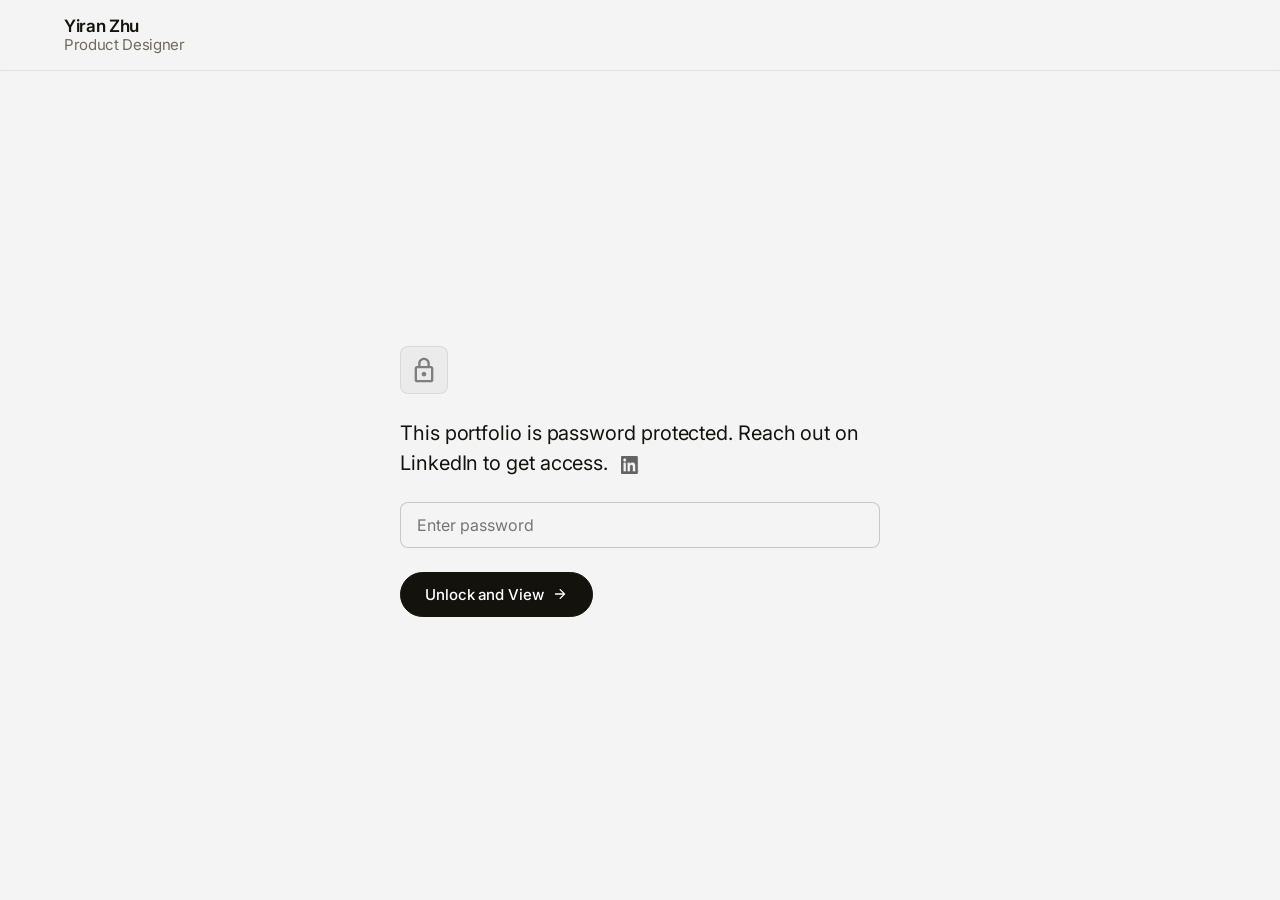
==== commit 6d95539c: "Add site-wide password gate, video hero, and mobile layout improvements - Protect all pages with a s" ====
--- a/case-study-ai-data-review.html
+++ b/case-study-ai-data-review.html
@@ -1,734 +1,642 @@
 <!DOCTYPE html>
-<html lang="en">
+<html lang="en" data-theme="light">
 <head>
   <meta charset="UTF-8">
+  <script>if(!sessionStorage.getItem('pf-unlocked')){window.location.replace('password.html');}</script>
   <meta name="viewport" content="width=device-width, initial-scale=1.0">
   <title>AI-Powered Data Review — Yiran Zhu</title>
   <link rel="preconnect" href="https://fonts.googleapis.com">
   <link rel="preconnect" href="https://fonts.gstatic.com" crossorigin>
-  <link rel="stylesheet" href="https://fonts.googleapis.com/css2?family=Inter:ital,wght@0,400;0,500;0,600;0,700;0,900;1,400&family=Instrument+Serif:ital@0;1&family=JetBrains+Mono:wght@400;700&display=swap">
+  <link href="https://fonts.googleapis.com/css2?family=Geist:wght@300..700&family=Geist+Mono:wght@400;500&family=Inter:wght@400;700&display=swap" rel="stylesheet">
   <link rel="stylesheet" href="styles.css">
-
-  <style>
-    /* ── Page-specific styles for AI Data Review v2 ── */
-
-    /* Hero image section */
-    .cs2-hero {
-      background: #f5f3f5;
-      width: 100%;
-      padding: 64px 40px 16px;
-      box-sizing: border-box;
-      display: flex;
-      align-items: flex-end;
-      justify-content: flex-end;
-    }
-    .cs2-hero-img {
-      width: 100%;
-      display: block;
-      object-fit: cover;
-    }
-
-    /* Sections wrapper */
-    .cs2-sections-wrap {
-      display: flex;
-      flex-direction: column;
-      align-items: center;
-      width: 100%;
-    }
-
-    /* Standard content section */
-    .cs2-section {
-      width: 100%;
-      max-width: 1068px;
-      padding: 80px 32px;
-      display: flex;
-      flex-direction: column;
-      gap: 32px;
-      box-sizing: border-box;
-    }
-    .cs2-section--accordion {
-      padding: 32px;
-    }
-
-    /* Title section: 2-col layout */
-    .cs2-section--title {
-      flex-direction: row;
-      gap: 48px;
-      align-items: flex-start;
-      padding: 80px 32px;
-      overflow: hidden;
-    }
-    .cs2-title-left {
-      flex: 1;
-      min-width: 500px;
-      display: flex;
-      flex-direction: column;
-      gap: 24px;
-    }
-    .cs2-title-heading {
-      font-size: 64px;
-      font-weight: 900;
-      line-height: 1.1;
-      letter-spacing: -1.28px;
-      color: #121212;
-      margin: 0;
-    }
-    .cs2-title-desc {
-      font-size: 20px;
-      font-weight: 400;
-      line-height: 1.6;
-      letter-spacing: -0.4px;
-      color: #121212;
-      margin: 0;
-    }
-    .cs2-badge-row {
-      display: flex;
-      gap: 8px;
-      flex-wrap: wrap;
-    }
-    .cs2-badge {
-      display: inline-flex;
-      align-items: center;
-      background: #f5f5f7;
-      border: 1px solid #e5e7eb;
-      border-radius: 999px;
-      padding: 5px 12px;
-      font-size: 14px;
-      font-weight: 500;
-      color: #6b7280;
-      white-space: nowrap;
-    }
-
-    /* Metadata list */
-    .cs2-meta-list {
-      flex: 1;
-      display: flex;
-      flex-direction: column;
-      gap: 16px;
-      list-style: none;
-      padding: 0;
-      margin: 0;
-      align-self: flex-start;
-    }
-    .cs2-meta-list li {
-      display: flex;
-      flex-direction: column;
-      gap: 6px;
-      padding-top: 8px;
-    }
-    .cs2-meta-list li:first-child {
-      border-top: 1px solid rgba(0,0,0,0.15);
-      padding-top: 24px;
-    }
-    .cs2-meta-label {
-      font-size: 16px;
-      font-weight: 600;
-      color: #121212;
-      letter-spacing: -0.32px;
-      line-height: 1;
-    }
-    .cs2-meta-value {
-      font-size: 16px;
-      color: #6b7280;
-      line-height: 1.65;
-      margin: 0;
-    }
-
-    /* Accordion */
-    .cs2-accordion {
-      background: #fff;
-      border: 1px solid #d9d9d9;
-      border-radius: 8px;
-      padding: 24px;
-      display: flex;
-      flex-direction: column;
-      gap: 16px;
-      width: 100%;
-      box-sizing: border-box;
-    }
-    .cs2-accordion-header {
-      display: flex;
-      align-items: center;
-      justify-content: space-between;
-      width: 100%;
-      cursor: pointer;
-      background: none;
-      border: none;
-      padding: 0;
-      text-align: left;
-      gap: 8px;
-    }
-    .cs2-accordion-title {
-      font-size: 16px;
-      font-weight: 600;
-      color: #1e1e1e;
-      line-height: 1.4;
-      flex: 1;
-    }
-    .cs2-accordion-chevron {
-      flex-shrink: 0;
-      width: 20px;
-      height: 20px;
-      transition: transform 250ms ease;
-    }
-    .cs2-accordion-chevron.open {
-      transform: rotate(180deg);
-    }
-    .cs2-accordion-body {
-      font-size: 16px;
-      color: #6b7280;
-      line-height: 1.6;
-      margin: 0;
-    }
-    .cs2-accordion-body[hidden] { display: none; }
-
-    /* Section headline (label + big heading) */
-    .cs2-headline {
-      display: flex;
-      flex-direction: column;
-      gap: 16px;
-      max-width: 640px;
-      width: 100%;
-    }
-    .cs2-overline {
-      font-size: 14px;
-      font-weight: 400;
-      line-height: 1.4;
-      color: #121212;
-      margin: 0;
-    }
-    .cs2-section-heading {
-      font-size: 36px;
-      font-weight: 900;
-      line-height: 1.1;
-      letter-spacing: -0.72px;
-      color: #121212;
-      margin: 0;
-    }
-    .cs2-accent {
-      font-family: 'Instrument Serif', Georgia, serif;
-      font-style: italic;
-      font-weight: 400;
-      color: #4666ff;
-    }
-    .cs2-accent-dark {
-      font-family: 'Instrument Serif', Georgia, serif;
-      font-style: italic;
-      font-weight: 400;
-      color: #121212;
-    }
-
-    /* Body text */
-    .cs2-body {
-      font-size: 18px;
-      font-weight: 400;
-      line-height: 1.6;
-      color: #121212;
-      max-width: 640px;
-      margin: 0;
-    }
-    .cs2-body-full {
-      font-size: 18px;
-      font-weight: 400;
-      line-height: 1.6;
-      color: #121212;
-      margin: 0;
-    }
-    .cs2-body strong, .cs2-body-semibold {
-      font-weight: 600;
-    }
-
-    /* Inline lists */
-    .cs2-body-list {
-      font-size: 18px;
-      font-weight: 400;
-      line-height: 1.45;
-      color: #121212;
-      max-width: 640px;
-      margin: 0;
-      padding-left: 27px;
-    }
-    .cs2-body-list li {
-      margin-bottom: 0;
-    }
-
-    /* Inline image (full section width) */
-    .cs2-img {
-      width: 100%;
-      display: block;
-    }
-
-    /* Two-column challenge blocks */
-    .cs2-challenge-row {
-      display: flex;
-      gap: 32px;
-      width: 100%;
-    }
-    .cs2-challenge-item {
-      flex: 1;
-      display: flex;
-      flex-direction: column;
-      gap: 16px;
-      padding: 8px;
-      border-radius: 16px;
-      min-width: 0;
-    }
-    .cs2-challenge-title {
-      font-size: 18px;
-      font-weight: 700;
-      line-height: 1.6;
-      color: #121212;
-      margin: 0;
-    }
-    .cs2-challenge-desc {
-      font-size: 18px;
-      font-weight: 400;
-      line-height: 1.45;
-      letter-spacing: -0.09px;
-      color: #121212;
-      margin: 0;
-    }
-
-    /* Key insights 2-column grid */
-    .cs2-insights-grid {
-      display: grid;
-      grid-template-columns: minmax(0,1fr) minmax(0,3fr);
-      width: 100%;
-    }
-    .cs2-insights-list {
-      grid-column: 2;
-      display: grid;
-      grid-template-columns: repeat(2, minmax(0,1fr));
-      gap: 24px;
-      list-style: none;
-      padding: 0;
-      margin: 0;
-    }
-    .cs2-insight-item {
-      display: flex;
-      flex-direction: column;
-      gap: 16px;
-      padding: 8px;
-      border-radius: 16px;
-    }
-    .cs2-insight-title {
-      font-size: 18px;
-      font-weight: 700;
-      line-height: 1.6;
-      color: #121212;
-      margin: 0;
-    }
-    .cs2-insight-desc {
-      font-size: 18px;
-      font-weight: 400;
-      line-height: 1.45;
-      letter-spacing: -0.09px;
-      color: #121212;
-      margin: 0;
-    }
-
-    /* Full-width image breaks */
-    .cs2-fullwidth-img {
-      width: 100%;
-      flex-shrink: 0;
-    }
-    .cs2-fullwidth-img img {
-      width: 100%;
-      display: block;
-    }
-
-    /* KPI cards (re-using existing kpi-row/kpi-card) */
-
-    /* Impact cards (re-using existing impact-row/impact-card-new) */
-
-    /* ── Responsive ── */
-    @media (max-width: 900px) {
-      .cs2-section--title {
-        flex-direction: column;
-      }
-      .cs2-title-left {
-        min-width: unset;
-      }
-      .cs2-title-heading {
-        font-size: 48px;
-      }
-      .cs2-challenge-row {
-        flex-direction: column;
-        gap: 24px;
-      }
-      .cs2-insights-grid {
-        grid-template-columns: 1fr;
-      }
-      .cs2-insights-list {
-        grid-column: 1;
-      }
-    }
-    @media (max-width: 600px) {
-      .cs2-hero { padding: 40px 24px 12px; }
-      .cs2-section { padding: 48px 24px; gap: 24px; }
-      .cs2-section--accordion { padding: 24px; }
-      .cs2-section--title { padding: 48px 24px; }
-      .cs2-title-heading { font-size: 36px; }
-      .cs2-section-heading { font-size: 28px; }
-      .cs2-body, .cs2-body-full, .cs2-body-list { font-size: 16px; }
-      .cs2-challenge-title, .cs2-challenge-desc { font-size: 16px; }
-      .cs2-insight-title, .cs2-insight-desc { font-size: 16px; }
-      .cs2-insights-list { grid-template-columns: 1fr; }
-    }
-  </style>
+  <script>(function(){var s=localStorage.getItem('pf-theme');var d=window.matchMedia('(prefers-color-scheme:dark)').matches;document.documentElement.setAttribute('data-theme',s||(d?'dark':'light'));})();</script>
 </head>
 <body>
 
-  <!-- ── Header ───────────────────────────────────────── -->
-  <header class="site-header">
-    <div class="header-col-left">
-      <a href="index.html" class="header-name header-link" style="font-weight:700;">Yiran Zhu</a>
-    </div>
-    <div class="header-col-right">
-      <a href="index.html#work" class="header-link">Work</a>
-      <a href="index.html#vibe-coding" class="header-link">Vibe coding</a>
-      <a href="index.html#about" class="header-link">About</a>
-      <div class="contact-menu-wrapper">
-        <button class="contact-toggle" id="contact-toggle" aria-expanded="false" aria-haspopup="true">Contact</button>
-        <div class="contact-dropdown" id="contact-dropdown" aria-hidden="true">
-          <a href="#" class="contact-dropdown-item copy-email" data-email="yiran.jour@gmail.com">Email</a>
-          <a href="https://www.linkedin.com/in/yiranzhu/" target="_blank" class="contact-dropdown-item">LinkedIn</a>
-          <a href="https://github.com/yiranzhu25" target="_blank" class="contact-dropdown-item">Github</a>
-          <a href="Yiran_Zhu_Senior_Product_Designer_Resume.pdf" target="_blank" class="contact-dropdown-item">Resume</a>
-        </div>
-      </div>
-      <button class="hamburger-btn" id="hamburger-btn" aria-label="Open menu" aria-expanded="false">
-        <span></span><span></span><span></span>
+  <!-- ── Desktop header ─────────────────────────────────── -->
+  <header class="pf-header">
+    <a href="index.html" class="pf-wordmark">
+      Yiran Zhu
+    </a>
+    <div class="pf-header-controls">
+      <nav class="pf-header-nav">
+        <a href="index.html#work" class="pf-header-nav-link">Work</a>
+        <a href="index.html#vibe-coding" class="pf-header-nav-link">Vibe coding</a>
+        <a href="index.html#about" class="pf-header-nav-link">About</a>
+        <a href="#" class="pf-btn pf-btn--primary pf-header-cta copy-email" data-email="yiran.jour@gmail.com">
+          <svg width="6" height="6" viewBox="0 0 6 6" fill="currentColor" style="flex-shrink:0;"><circle cx="3" cy="3" r="3"/></svg>
+          Contact
+        </a>
+      </nav>
+      <!-- Theme toggle -->
+      <button class="pf-iconbtn" id="theme-toggle" aria-label="Toggle theme">
+        <svg id="theme-icon-sun" xmlns="http://www.w3.org/2000/svg" width="16" height="16" viewBox="0 0 24 24" fill="none" stroke="currentColor" stroke-width="1.75" stroke-linecap="round" stroke-linejoin="round" style="display:none"><circle cx="12" cy="12" r="5"/><line x1="12" y1="1" x2="12" y2="3"/><line x1="12" y1="21" x2="12" y2="23"/><line x1="4.22" y1="4.22" x2="5.64" y2="5.64"/><line x1="18.36" y1="18.36" x2="19.78" y2="19.78"/><line x1="1" y1="12" x2="3" y2="12"/><line x1="21" y1="12" x2="23" y2="12"/><line x1="4.22" y1="19.78" x2="5.64" y2="18.36"/><line x1="18.36" y1="5.64" x2="19.78" y2="4.22"/></svg>
+        <svg id="theme-icon-moon" xmlns="http://www.w3.org/2000/svg" width="16" height="16" viewBox="0 0 24 24" fill="none" stroke="currentColor" stroke-width="1.75" stroke-linecap="round" stroke-linejoin="round"><path d="M21 12.79A9 9 0 1 1 11.21 3 7 7 0 0 0 21 12.79z"/></svg>
       </button>
     </div>
-    <nav class="nav-dropdown" id="nav-dropdown" aria-hidden="true">
-      <a href="index.html#work" class="nav-dropdown-link">Work</a>
-      <a href="index.html#vibe-coding" class="nav-dropdown-link">Vibe coding</a>
-      <a href="index.html#about" class="nav-dropdown-link">About</a>
-      <a href="#" class="nav-dropdown-link copy-email" data-email="yiran.jour@gmail.com">Email</a>
-      <a href="https://www.linkedin.com/in/yiranzhu/" target="_blank" class="nav-dropdown-link">LinkedIn</a>
-      <a href="https://github.com/yiranzhu25" target="_blank" class="nav-dropdown-link">Github</a>
-      <a href="Yiran_Zhu_Senior_Product_Designer_Resume.pdf" target="_blank" class="nav-dropdown-link">Resume</a>
-    </nav>
   </header>
 
-  <!-- ── Hero image ──────────────────────────────────── -->
-  <div class="cs2-hero">
-    <img class="cs2-hero-img" src="img/ai-data-review-case-thumb-2.png" alt="AI-Powered Data Review">
+  <!-- ── Mobile topbar ──────────────────────────────────── -->
+  <div class="pf-topbar">
+    <a href="index.html" class="pf-wordmark">Yiran Zhu</a>
+    <div style="display:flex;align-items:center;gap:var(--space-2);">
+      <button class="pf-iconbtn" id="theme-toggle-mobile" aria-label="Toggle theme">
+        <svg id="theme-icon-sun-m" xmlns="http://www.w3.org/2000/svg" width="16" height="16" viewBox="0 0 24 24" fill="none" stroke="currentColor" stroke-width="1.75" stroke-linecap="round" stroke-linejoin="round" style="display:none"><circle cx="12" cy="12" r="5"/><line x1="12" y1="1" x2="12" y2="3"/><line x1="12" y1="21" x2="12" y2="23"/><line x1="4.22" y1="4.22" x2="5.64" y2="5.64"/><line x1="18.36" y1="18.36" x2="19.78" y2="19.78"/><line x1="1" y1="12" x2="3" y2="12"/><line x1="21" y1="12" x2="23" y2="12"/><line x1="4.22" y1="19.78" x2="5.64" y2="18.36"/><line x1="18.36" y1="5.64" x2="19.78" y2="4.22"/></svg>
+        <svg id="theme-icon-moon-m" xmlns="http://www.w3.org/2000/svg" width="16" height="16" viewBox="0 0 24 24" fill="none" stroke="currentColor" stroke-width="1.75" stroke-linecap="round" stroke-linejoin="round"><path d="M21 12.79A9 9 0 1 1 11.21 3 7 7 0 0 0 21 12.79z"/></svg>
+      </button>
+      <button class="pf-menu-btn" id="menu-btn" aria-expanded="false" aria-haspopup="true">
+        Menu
+        <svg xmlns="http://www.w3.org/2000/svg" width="14" height="14" viewBox="0 0 24 24" fill="none" stroke="currentColor" stroke-width="1.75" stroke-linecap="round" stroke-linejoin="round"><line x1="3" y1="6" x2="21" y2="6"/><line x1="3" y1="12" x2="21" y2="12"/><line x1="3" y1="18" x2="21" y2="18"/></svg>
+      </button>
+    </div>
   </div>
-
-  <!-- ── All content sections ────────────────────────── -->
-  <div class="cs2-sections-wrap">
-
-    <!-- ── Title + Metadata ── -->
-    <section class="cs2-section cs2-section--title">
-
-      <!-- Left: heading, desc, badges -->
-      <div class="cs2-title-left">
-        <h1 class="cs2-title-heading">
-          <em class="cs2-accent">AI-Powered</em> Data Review
-        </h1>
-        <p class="cs2-title-desc">Designed a feature where users review, correct, and approve data extracted by AI — cutting a 7-hour manual process down to 30 minutes, reducing vendor dependency and build user trust through explainable AI.</p>
-        <div class="cs2-badge-row">
-          <span class="cs2-badge">AI-Human Interaction</span>
-          <span class="cs2-badge">Reusable UX Patterns</span>
-        </div>
+  <div class="pf-dropdown" id="pf-dropdown" aria-hidden="true">
+    <div class="pf-dropdown-head">
+      <a href="index.html" class="pf-wordmark">Yiran Zhu</a>
+      <button class="pf-iconbtn" id="close-menu" aria-label="Close menu">
+        <svg xmlns="http://www.w3.org/2000/svg" width="16" height="16" viewBox="0 0 24 24" fill="none" stroke="currentColor" stroke-width="1.75" stroke-linecap="round" stroke-linejoin="round"><line x1="18" y1="6" x2="6" y2="18"/><line x1="6" y1="6" x2="18" y2="18"/></svg>
+      </button>
+    </div>
+    <div class="pf-dropdown-list">
+      <a href="index.html#work" class="pf-dropdown-link">
+        <span class="pf-navindex">01</span>Work
+      </a>
+      <a href="index.html#vibe-coding" class="pf-dropdown-link">
+        <span class="pf-navindex">02</span>Vibe coding
+      </a>
+      <a href="index.html#about" class="pf-dropdown-link">
+        <span class="pf-navindex">03</span>About
+      </a>
+      <a href="#" class="pf-dropdown-link copy-email" data-email="yiran.jour@gmail.com">
+        <span class="pf-navindex">04</span>Contact
+      </a>
+    </div>
+  </div>
+
+  <!-- ── Two-column shell ───────────────────────────────── -->
+  <div class="pf-shell">
+
+    <!-- Left sidebar -->
+    <aside class="pf-sidenav">
+      <div>
+        <a href="index.html" class="pf-back">
+          <svg xmlns="http://www.w3.org/2000/svg" viewBox="0 0 24 24" fill="none" stroke="currentColor" stroke-width="1.75" stroke-linecap="round" stroke-linejoin="round"><polyline points="15 18 9 12 15 6"/></svg>
+          Work
+        </a>
+        <nav class="pf-navlist" style="margin-top: var(--space-6);">
+          <a href="#overview" class="pf-navlink" data-nav-target="overview">
+            <span class="pf-navindex">01</span>Overview
+          </a>
+          <a href="#background" class="pf-navlink" data-nav-target="background">
+            <span class="pf-navindex">02</span>Background
+          </a>
+          <a href="#research" class="pf-navlink" data-nav-target="research">
+            <span class="pf-navindex">03</span>Research
+          </a>
+          <a href="#strategy" class="pf-navlink" data-nav-target="strategy">
+            <span class="pf-navindex">04</span>Strategy
+          </a>
+          <a href="#design" class="pf-navlink" data-nav-target="design">
+            <span class="pf-navindex">05</span>Design
+          </a>
+          <a href="#outcome" class="pf-navlink" data-nav-target="outcome">
+            <span class="pf-navindex">06</span>Outcome
+          </a>
+        </nav>
       </div>
-
-      <!-- Right: metadata list -->
-      <ul class="cs2-meta-list">
-        <li>
-          <span class="cs2-meta-label">Company</span>
-          <p class="cs2-meta-value">Goldman Sachs</p>
-        </li>
-        <li>
-          <span class="cs2-meta-label">Role</span>
-          <p class="cs2-meta-value">Product Design Owner</p>
-        </li>
-        <li>
-          <span class="cs2-meta-label">Timeline</span>
-          <p class="cs2-meta-value">July 2025 - Ongoing, Phase 1 Launched</p>
-        </li>
-        <li>
-          <span class="cs2-meta-label">Team</span>
-          <p class="cs2-meta-value">PM, engineers, legal consultant and SME</p>
-        </li>
-        <li>
-          <span class="cs2-meta-label">My contribution</span>
-          <p class="cs2-meta-value">Led product design vision, end-to-end research to design, and stakeholder alignment from strategies through phased delivery.</p>
-        </li>
-      </ul>
-    </section>
-
-    <!-- ── Confidentiality Accordion ── -->
-    <section class="cs2-section cs2-section--accordion">
-      <div class="cs2-accordion">
-        <button class="cs2-accordion-header" aria-expanded="true" aria-controls="acc-conf-body" id="acc-conf-btn">
-          <span class="cs2-accordion-title">Confidentiality &amp; Design Note</span>
-          <svg class="cs2-accordion-chevron open" xmlns="http://www.w3.org/2000/svg" width="20" height="20" viewBox="0 0 20 20" fill="none">
-            <path d="M5 12.5L10 7.5L15 12.5" stroke="#1E1E1E" stroke-width="1.5" stroke-linecap="round" stroke-linejoin="round"/>
-          </svg>
-        </button>
-        <p class="cs2-accordion-body" id="acc-conf-body">To comply with NDA requirements, this case study omits proprietary business logic and utilizes a modified design system. The UX logic, information architecture, and business impact represent the actual work delivered. Full case study can be shared privately.</p>
-      </div>
-    </section>
-
-    <!-- ── Project Context ── -->
-    <section class="cs2-section">
-      <div class="cs2-headline">
-        <p class="cs2-overline">Project context</p>
-        <h2 class="cs2-section-heading">Onboarding a loan — <em class="cs2-accent">Read the rulebook before playing the game</em></h2>
-      </div>
-      <p class="cs2-body">Once Goldman Sachs closes a loan, our internal teams start onboard and manage the loan. The first thing to onboard a loan is to take all financial terms in the loan contract and digitize them into a system. This contract is the rulebook for how the teams should manage the loan.</p>
-      <img class="cs2-img" src="img/Frame 55.png" alt="Loan onboarding process overview">
-      <p class="cs2-body">The process has two steps:</p>
-      <p class="cs2-body">
-        Step 1: A vendor extract financial terms from raw documents<br>
-        Step 2: Our loan team review all terms for accuracy
-      </p>
-      <img class="cs2-img" src="img/Frame 56 (1).png" alt="Two-step review process">
-      <p class="cs2-body-full">The challenges we face are:</p>
-      <div class="cs2-challenge-row">
-        <div class="cs2-challenge-item">
-          <h5 class="cs2-challenge-title">Vendor dependency</h5>
-          <p class="cs2-challenge-desc">Our platform now is a container to display these financial terms but has no intelligence to extract financial terms. We rely on vendor which is slow, expensive and error-prone</p>
-        </div>
-        <div class="cs2-challenge-item">
-          <h5 class="cs2-challenge-title">Manual review</h5>
-          <p class="cs2-challenge-desc">The review team had to manually cross-check hundreds of terms against raw legal documents, running 10 days late because of this labor intense process and sheer volume of loans.</p>
-        </div>
-      </div>
-    </section>
-
-    <!-- ── Problem Space ── -->
-    <section class="cs2-section">
-      <div class="cs2-headline">
-        <p class="cs2-overline">Problem space</p>
-        <h2 class="cs2-section-heading"><em class="cs2-accent">Locating hundreds of rules</em> in the hundred-page-long rulebook is difficult</h2>
-      </div>
-      <p class="cs2-body">I facilitated user sessions to identify the key efficiency and risk gaps and gathered metrics to understand the size of the problem.</p>
-      <p class="cs2-body">Key insights:</p>
-      <div class="cs2-insights-grid">
-        <ul class="cs2-insights-list">
-          <li class="cs2-insight-item">
-            <h5 class="cs2-insight-title">Biggest efficiency gap</h5>
-            <p class="cs2-insight-desc">Reviewers spent 60% of their time just locating the right terms in hundred-page contracts.</p>
-          </li>
-          <li class="cs2-insight-item">
-            <h5 class="cs2-insight-title">Biggest risk gap</h5>
-            <p class="cs2-insight-desc">No error prevention or system checks for users to rely on.</p>
-          </li>
-          <li class="cs2-insight-item">
-            <h5 class="cs2-insight-title">A new concern</h5>
-            <p class="cs2-insight-desc">How would users trust that AI interpreted terms correctly?</p>
-          </li>
-        </ul>
-      </div>
-      <img class="cs2-img" src="img/Frame 57.png" alt="User research findings">
-      <p class="cs2-body-full">Metrics that tells why current experience is so painful:</p>
-
-      <!-- KPI cards -->
-      <div class="kpi-row">
-        <div class="kpi-card">
-          <p class="kpi-number">~500</p>
-          <div>
-            <p class="kpi-label">Data fields to review</p>
-            <p class="kpi-sublabel">Per process</p>
-          </div>
-        </div>
-        <div class="kpi-card">
-          <p class="kpi-number">7+</p>
-          <div>
-            <p class="kpi-label">Hours review time</p>
-            <p class="kpi-sublabel">Across two + rounds</p>
-          </div>
-        </div>
-        <div class="kpi-card">
-          <p class="kpi-number">24</p>
-          <div>
-            <p class="kpi-label">Hours wait time</p>
-            <p class="kpi-sublabel">On vendor</p>
-          </div>
-        </div>
-        <div class="kpi-card">
-          <p class="kpi-number">10</p>
-          <div>
-            <p class="kpi-label">Days</p>
-            <p class="kpi-sublabel">Consistent delay</p>
-          </div>
-        </div>
-      </div>
-    </section>
-
-    <!-- ── Design the Vision ── -->
-    <section class="cs2-section" style="padding-bottom: 32px;">
-      <div class="cs2-headline">
-        <p class="cs2-overline">Design the vision</p>
-        <h2 class="cs2-section-heading"><em class="cs2-accent">Exception-based</em> human audit</h2>
-      </div>
-      <p class="cs2-body">As the design owner, I owned end-to-end design of two interconnected challenges — replacing the vendor with AI extraction, and redesigning the human review experience around it.</p>
-      <p class="cs2-body" style="font-weight:600;">Challenge 1: Introducing AI extraction</p>
-      <p class="cs2-body">Core design questions:</p>
-      <ul class="cs2-body-list">
-        <li>How to surface AI output?</li>
-        <li>What does it look like when AI is confident vs. uncertain?</li>
-        <li>How does AI hand off to a human reviewer in a way that builds trust?</li>
-      </ul>
-      <p class="cs2-body">I experimented two directions, and landed on <strong>Direction 2 for its strategic fit for other use cases across our platform.</strong></p>
-    </section>
-
-    <!-- Full-width: AI direction exploration -->
-    <div class="cs2-fullwidth-img">
-      <img src="img/Frame 58 (1).png" alt="AI extraction direction exploration">
-    </div>
-
-    <!-- ── Challenge 2 text ── -->
-    <section class="cs2-section" style="padding-top: 32px; padding-bottom: 32px;">
-      <p class="cs2-body" style="font-weight:600;">Challenge 2: Human review experience</p>
-      <p class="cs2-body">Core design questions:</p>
-      <ul class="cs2-body-list">
-        <li>How do we eliminate the biggest pain — scrolling through hundreds of pages to find one source?</li>
-        <li>What tools support reviewers without replacing their judgment?</li>
-        <li>How can reviewers override AI output easily and move through review fast without sacrificing accuracy?</li>
-      </ul>
-      <p class="cs2-body">Here's a overview of key design decisions:</p>
-    </section>
-
-    <!-- Full-width: Feature breakdown -->
-    <div class="cs2-fullwidth-img">
-      <img src="img/Frame 59.png" alt="Key design decisions for human review experience">
-    </div>
-
-    <!-- ── Impact ── -->
-    <section class="cs2-section">
-      <div class="cs2-headline" style="max-width:100%;">
-        <h2 class="cs2-section-heading">Impact</h2>
-      </div>
-
-      <!-- Blue cards: Phased Delivery - Measured -->
-      <div class="impact-row">
-        <div class="impact-card-new impact-card-new--blue">
-          <p class="impact-overline">PHASED DELIVERY - MEASURED</p>
-          <p class="impact-number-new">98%</p>
-          <p class="impact-label-new">Decrease on wait time</p>
-        </div>
-        <div class="impact-card-new impact-card-new--blue">
-          <p class="impact-overline">PHASED DELIVERY - MEASURED</p>
-          <p class="impact-number-new">40%</p>
-          <p class="impact-label-new">Decrease on review time</p>
-        </div>
-      </div>
-
-      <!-- Green cards: Full Vision - Projected -->
-      <div class="impact-row">
-        <div class="impact-card-new impact-card-new--green">
-          <p class="impact-overline">FULL VISION - PROJECTED</p>
-          <p class="impact-number-new">10K+</p>
-          <p class="impact-label-new">Hours saved annually</p>
-        </div>
-        <div class="impact-card-new impact-card-new--green">
-          <p class="impact-overline">FULL VISION - PROJECTED</p>
-          <p class="impact-number-new">92%</p>
-          <p class="impact-label-new">Decrease on review time</p>
-        </div>
-        <div class="impact-card-new impact-card-new--green">
-          <p class="impact-overline">FULL VISION - PROJECTED</p>
-          <p class="impact-number-new">$600K+</p>
-          <p class="impact-label-new">Cost saving annually</p>
-        </div>
-      </div>
-
-      <!-- Dark full-width card -->
-      <div class="impact-row">
-        <div class="impact-card-new impact-card-new--dark">
-          <p class="impact-overline">FIRST</p>
-          <p class="impact-number-new impact-number-new--large">Across platform AI pattern</p>
-          <p class="impact-label-new">For AI human interaction on AI extraction output</p>
-        </div>
-      </div>
-    </section>
-
-  </div><!-- /cs2-sections-wrap -->
-
-  <!-- ── Footer ───────────────────────────────────────── -->
+    
+    </aside>
+
+    <!-- Main content -->
+    <main class="pf-main">
+
+      <!-- ── 01 Overview ──────────────────────────────────── -->
+      <section id="overview" class="cs2-section cs2-section--first">
+
+      
+        <div class="cs2-overview-header">
+        <!-- Title -->
+        <h1 class="cs2-project-title">Loan Data Review: Delivered $600k+ in Annual Savings for Goldman Sachs by Designing a Trusted, <em>AI-Powered Loan Data Review Product</em></h1>
+
+          <!-- Tags -->
+          <div class="pf-tags">
+            <span class="pf-tag">AI-Human Interaction</span>
+            <span class="pf-tag">Reusable UX Patterns</span>
+          </div>
+
+        <!-- Overview table: meta + metrics grouped to avoid section gap -->
+        <div class="cs2-overview-table">
+
+          <div class="cs-meta-right">
+            <div class="cs-meta-field">
+              <span class="cs-meta-label">Company</span>
+              <span class="cs-meta-value">Goldman Sachs</span>
+            </div>
+            <div class="cs-meta-field">
+              <span class="cs-meta-label">Role</span>
+              <span class="cs-meta-value">Product Design Owner</span>
+            </div>
+            <div class="cs-meta-field">
+              <span class="cs-meta-label">Timeline</span>
+              <span class="cs-meta-value">July 2025 – Ongoing<br>Phase 1 Launched, now part of strategic platform</span>
+            </div>
+            <div class="cs-meta-field">
+              <span class="cs-meta-label">Team</span>
+              <span class="cs-meta-value">PM, engineers, legal consultant and SME</span>
+            </div>
+            <div class="cs-meta-field">
+              <span class="cs-meta-label">My contribution</span>
+              <span class="cs-meta-value">Led product design vision, end-to-end research to design, and stakeholder alignment from strategies through phased delivery.</span>
+            </div>
+            <div class="cs-meta-field">
+              <span class="cs-meta-label">Design system</span>
+              <span class="cs-meta-value">Established an AI-human data review UI and interaction pattern across the strategic platform</span>
+            </div>
+          </div>
+
+          <!-- Measured Outcome - Phase 1 -->
+          <div class="cs2-metrics-block">
+            <span class="cs2-metrics-label">Measured Outcome · Phase 1</span>
+            <div class="cs2-metrics-grid">
+              <div class="cs2-metric-item">
+                <span class="cs2-metric-item-val">24hrs → 15mins</span>
+                <span class="cs2-metric-item-desc">Wait time reduction</span>
+              </div>
+              <div class="cs2-metric-item">
+                <span class="cs2-metric-item-val">40%</span>
+                <span class="cs2-metric-item-desc">Review time reduction</span>
+              </div>
+              <div class="cs2-metric-item">
+                <span class="cs2-metric-item-val">90% → 98%</span>
+                <span class="cs2-metric-item-desc">Accuracy</span>
+              </div>
+            </div>
+          </div>
+
+          <!-- Projected Impact - Full Rollout -->
+          <div class="cs2-metrics-block">
+            <span class="cs2-metrics-label">Projected Impact · Full Rollout</span>
+            <div class="cs2-metrics-grid">
+              <div class="cs2-metric-item">
+                <span class="cs2-metric-item-val">$600K+</span>
+                <span class="cs2-metric-item-desc">Annual savings</span>
+              </div>
+              <div class="cs2-metric-item">
+                <span class="cs2-metric-item-val">92%</span>
+                <span class="cs2-metric-item-desc">Review time reduction</span>
+              </div>
+              <div class="cs2-metric-item">
+                <span class="cs2-metric-item-val">10,000+</span>
+                <span class="cs2-metric-item-desc">Hours saved per year</span>
+              </div>
+            </div>
+          </div>
+
+        </div>
+        </div><!-- /cs2-overview-header -->
+
+        <!-- Jump to design -->
+        <div>
+          <a href="#design" class="pf-btn pf-btn--ghost">
+            Jump to design solution
+            <svg class="pf-btn-arrow" xmlns="http://www.w3.org/2000/svg" width="16" height="16" viewBox="0 0 24 24" fill="none" stroke="currentColor" stroke-width="1.75" stroke-linecap="round" stroke-linejoin="round"><line x1="5" y1="12" x2="19" y2="12"/><polyline points="12 5 19 12 12 19"/></svg>
+          </a>
+        </div>
+
+      </section>
+
+      <!-- ── 02 Background ─────────────────────────────────── -->
+      <section id="background" class="cs2-section">
+
+        <h2 class="cs2-section-heading">[01 Background]</h2>
+
+        <div class="cs2-sub-group">
+          <h3 class="cs2-sub-heading">Business Background</h3>
+          <p class="cs2-body">Goldman Sachs is a global bank with over 100 years of trusted experience. Large-scale commercial loans are one of its core revenue products, generating billions of dollars annually.</p>
+        </div>
+
+        <div class="cs2-sub-group">
+          <h3 class="cs2-sub-heading">Business and Stakeholder Problems</h3>
+          <p class="cs2-body">When a loan closes, an internal data team had to work with a vendor to extract and review hundreds of data points from 100+ page loan documents. This work was manual and error-prone — one wrong number could trigger millions in incorrect payments, creating significant liability and financial risk.</p>
+        </div>
+
+        <div class="cs2-sub-group">
+          <h3 class="cs2-sub-heading">My Role</h3>
+          <p class="cs2-body">After leading end-to-end design across three platform apps and building a reputation for solving complex problems, our head PM asked me to lead this project — and I took full ownership, driving research, strategy, design, and stakeholder alignment from start to delivery.</p>
+        </div>
+
+        <div class="cs2-sub-group">
+          <h3 class="cs2-sub-heading">My Approach</h3>
+          <p class="cs2-body">Our app had an MVP for this problem, but it didn't fully solve it. With the company's AI-first strategy emerging, I saw an opportunity to use AI to drive better business outcomes and a better user experience.</p>
+          <p class="cs2-body">I built a UX research plan to uncover unmet needs and define success metrics, drove the end-to-end product vision and design, and partnered with cross-functional teams to prioritize phased delivery.</p>
+        </div>
+
+      </section>
+
+      <!-- ── 03 Research ────────────────────────────────────── -->
+      <section id="research" class="cs2-section">
+
+        <h2 class="cs2-section-heading">[02 Uncover Current Experience Gaps and User Needs]</h2>
+
+        <!-- Workflow audit -->
+        <div class="cs2-sub-group">
+          <h3 class="cs2-sub-heading">Workflow Audit</h3>
+          <p class="cs2-body">To uncover unaddressed user needs, I led a workflow audit of the current experience with stakeholders and users — mapping every person, tool, and process involved in loan data review — and produced a service blueprint to share the insights with the team.</p>
+          <div class="pf-switcher" role="tablist" aria-label="Workflow audit views">
+            <div class="pf-switcher-thumb"></div>
+            <button class="is-active" role="tab" aria-selected="true" data-tab-group="audit" data-tab-target="audit-blueprint">Service blueprint</button>
+            <button role="tab" aria-selected="false" data-tab-group="audit" data-tab-target="audit-problems">Audit problem summary</button>
+          </div>
+          <div id="audit-blueprint" class="cs2-tab-panel" role="tabpanel">
+            <img src="img/ai-case-study/ai-casestudy-service-blueprint.png" alt="Service blueprint showing all people, tools, and processes involved in loan data review" class="cs2-img">
+          </div>
+          <div id="audit-problems" class="cs2-tab-panel" role="tabpanel" hidden>
+            <img src="img/ai-case-study/ai-casestudy-old-workflow-and-problem.png" alt="Old workflow and problem summary from workflow audit" class="cs2-img">
+          </div>
+        </div>
+
+        <!-- User insights -->
+        <div class="cs2-sub-group">
+          <h3 class="cs2-sub-heading">User Insights</h3>
+          <p class="cs2-body">User interviews surfaced critical needs that shaped design priorities and KPI targets:</p>
+          <div class="cs2-insights-layout">
+            <figure class="cs2-insights-figure">
+              <img src="img/ai-case-study/Illustration-user-review-loan-data.png" alt="Illustration of how users previously reviewed loan data" class="cs2-img">
+              <figcaption class="cs2-img-caption">Illustration of how users previously reviewed loan data</figcaption>
+            </figure>
+            <div class="cs2-insight-grid">
+            <div class="cs2-insight-card">
+              <span class="cs2-insight-label">Longest wait time</span>
+              <p class="cs2-insight-desc">Users waited 24 hrs on a 3rd-party vendor to extract data from loan documents</p>
+            </div>
+            <div class="cs2-insight-card">
+              <span class="cs2-insight-label">Biggest efficiency gap</span>
+              <p class="cs2-insight-desc">Users spent 60% of their time locating data within 300–500-page loan documents — each review took 2 people, 3.5 hours each, across 100–600 data points</p>
+            </div>
+            <div class="cs2-insight-card">
+              <span class="cs2-insight-label">Biggest risk gap</span>
+              <p class="cs2-insight-desc">With no system checks to catch errors, reviews relied entirely on human knowledge and judgment</p>
+            </div>
+            <div class="cs2-insight-card">
+              <span class="cs2-insight-label">Biggest workflow pain</span>
+              <p class="cs2-insight-desc">No full ownership — when users reviewed vendor extracted data and didn't agree, any edit bounced between users and engineers</p>
+            </div>
+          </div>
+          </div>
+        </div>
+
+        <!-- User concerns with AI -->
+        <div class="cs2-sub-group">
+          <h3 class="cs2-sub-heading">User Concerns With AI</h3>
+          <p class="cs2-body">With a clear picture of the problem and user needs, AI felt like a natural fit. To validate this, I asked users how they'd feel about an AI-driven approach — and a new concern emerged:</p>
+          <blockquote class="cs2-quote">
+            <p class="cs2-quote-text">"I can't imagine what my workflow would be like with AI. How do I know if it's right? Will I end up doing more work correcting it?"</p>
+          </blockquote>
+        </div>
+
+      </section>
+
+      <!-- ── 04 Strategy ───────────────────────────────────── -->
+      <section id="strategy" class="cs2-section">
+
+        <h2 class="cs2-section-heading">[03 Strategy]</h2>
+
+        <div class="cs2-sub-group">
+          <h3 class="cs2-sub-heading">Hypothesis</h3>
+          <div class="cs2-hypothesis">
+            <p class="cs2-hypothesis-text">If we design an AI-first loan data review product that users trust, we can cut manual review time and generate meaningful cost savings.</p>
+          </div>
+        </div>
+
+        <div class="cs2-sub-group">
+          <h3 class="cs2-sub-heading">New Workflow and Product Strategy</h3>
+          <p class="cs2-body">I led cross-functional workshops with PM, engineering, legal, and user SMEs to align on product vision and requirements: AI would replace the vendor for data extraction, while humans would remain in the loop to review AI output — both a best practice and a regulatory requirement.</p>
+          <img src="img/ai-case-study/a-casestudy-before-after.png" alt="Before and after workflow comparison showing the new AI-powered process" class="cs2-img">
+        </div>
+
+      </section>
+
+      <!-- ── 05 Design solutions ────────────────────────── -->
+      <section id="design" class="cs2-section">
+
+        <h2 class="cs2-section-heading">[04 Design Solutions]</h2>
+
+        <!-- Design principles -->
+        <div class="cs2-sub-group">
+          <h3 class="cs2-sub-heading">Design Principles</h3>
+          <p class="cs2-body">Four goals served as design principles that guided design decisions I made:</p>
+          <div class="cs2-principles-grid">
+            <div class="cs2-principle-card">
+              <div class="cs2-principle-diamond"></div>
+              <p class="cs2-principle-text">Exception-based human oversight — user attention reserved for exceptions</p>
+            </div>
+            <div class="cs2-principle-card">
+              <div class="cs2-principle-diamond"></div>
+              <p class="cs2-principle-text">AI trust — show evidence when AI is confident, not just when it's unsure</p>
+            </div>
+            <div class="cs2-principle-card">
+              <div class="cs2-principle-diamond"></div>
+              <p class="cs2-principle-text">Efficiency vs. risk — fast and thorough</p>
+            </div>
+            <div class="cs2-principle-card">
+              <div class="cs2-principle-diamond"></div>
+              <p class="cs2-principle-text">Full ownership — users control end-to-end, with minimal dependencies</p>
+            </div>
+          </div>
+        </div>
+
+        <!-- Key feature designs intro -->
+        <div class="cs2-sub-group">
+          <h3 class="cs2-sub-heading">Key Feature Designs</h3>
+          <p class="cs2-body">With the new workflow defined, I dove into designing each part of the experience — working closely with engineering to understand how the current solution was built, where it could be enhanced next, and how it fit into the strategic platform direction.</p>
+        </div>
+
+        <!-- Design 1 -->
+        <div class="cs2-pillar">
+          <div class="cs2-pillar-header">
+            <span class="cs2-pillar-num">Design 1 · New feature</span>
+            <h3 class="cs2-pillar-title">AI Extraction Experience</h3>
+          </div>
+          <div class="cs2-pillar-fields">
+            <div class="cs2-pillar-field">
+              <span class="cs2-field-label">Summary</span>
+              <p class="cs2-field-body">Replaced the 24-hour wait for vendor-extracted data with an integrated step where users now upload loan documents and AI extracts the data in 15 minutes.</p>
+            </div>
+          </div>
+          <div class="cs2-video-wrap">
+            <video muted playsinline preload="metadata" style="width: 100%; display: block;">
+              <source src="img/ai-case-study/ai-extraction.mp4" type="video/mp4">
+            </video>
+            <button class="cs2-video-btn" aria-label="Play/Pause">
+              <svg class="cs2-video-icon-play" xmlns="http://www.w3.org/2000/svg" width="24" height="24" viewBox="0 0 24 24" fill="white"><polygon points="5 3 19 12 5 21 5 3"/></svg>
+              <svg class="cs2-video-icon-pause" xmlns="http://www.w3.org/2000/svg" width="24" height="24" viewBox="0 0 24 24" fill="white"><rect x="6" y="4" width="4" height="16"/><rect x="14" y="4" width="4" height="16"/></svg>
+            </button>
+          </div>
+          <div class="cs2-pillar-fields">
+            <div class="cs2-pillar-field">
+              <span class="cs2-field-label">Business enablement</span>
+              <p class="cs2-field-body">Eliminated vendor wait time and gave users full ownership of the process — cutting millions in vendor costs and improving turnaround time.</p>
+            </div>
+            <div class="cs2-pillar-field">
+              <span class="cs2-field-label">Behind the scene</span>
+              <p class="cs2-field-body">A data model defines what AI extracts and how it's organized in the UI.</p>
+            </div>
+            <div class="cs2-pillar-field">
+              <span class="cs2-field-label">Next in platform</span>
+              <p class="cs2-field-body">A centralized document system that auto-pulls relevant loan documents — removing the manual upload step entirely.</p>
+            </div>
+          </div>
+        </div>
+
+        <!-- Design 2 -->
+        <div class="cs2-pillar">
+          <div class="cs2-pillar-header">
+            <span class="cs2-pillar-num">Design 2 · Feature redesign</span>
+            <h3 class="cs2-pillar-title">Surface AI Output So Users Can Verify</h3>
+          </div>
+          <div class="cs2-pillar-fields">
+            <div class="cs2-pillar-field">
+              <span class="cs2-field-label">Summary</span>
+              <p class="cs2-field-body">Previously, users only saw vendor-extracted data in the app — to verify it, they had to open the original loan documents separately and hunt for the matching excerpt. Now each value displays inline with its source citation, AI's reasoning, and a confidence signal — so users can verify in seconds without switching context, and over time, trust AI enough to skip no-issue data.</p>
+            </div>
+          </div>
+          <div class="pf-switcher" role="tablist" aria-label="Before and after comparison">
+            <div class="pf-switcher-thumb"></div>
+            <button class="is-active" role="tab" aria-selected="true" data-tab-group="design2" data-tab-target="design2-prev">Now</button>
+            <button role="tab" aria-selected="false" data-tab-group="design2" data-tab-target="design2-now">Before</button>
+          </div>
+          <div id="design2-prev" class="cs2-tab-panel" role="tabpanel">
+            <div class="cs2-video-wrap">
+              <video muted playsinline preload="metadata" style="width: 100%; display: block;">
+                <source src="img/ai-case-study/ai-output-display.mp4" type="video/mp4">
+              </video>
+              <button class="cs2-video-btn" aria-label="Play/Pause">
+                <svg class="cs2-video-icon-play" xmlns="http://www.w3.org/2000/svg" width="24" height="24" viewBox="0 0 24 24" fill="white"><polygon points="5 3 19 12 5 21 5 3"/></svg>
+                <svg class="cs2-video-icon-pause" xmlns="http://www.w3.org/2000/svg" width="24" height="24" viewBox="0 0 24 24" fill="white"><rect x="6" y="4" width="4" height="16"/><rect x="14" y="4" width="4" height="16"/></svg>
+              </button>
+            </div>
+          </div>
+          <div id="design2-now" class="cs2-tab-panel" role="tabpanel" hidden>
+            <img src="img/ai-case-study/extraction-review-before.png" alt="Before users only saw vendor-extracted data in the app without no explanation of how it landed on the result" class="cs2-img">
+          </div>
+          <div class="cs2-pillar-fields">
+            <div class="cs2-pillar-field">
+              <span class="cs2-field-label">Business enablement</span>
+              <p class="cs2-field-body">Sped up verification while strengthening error prevention — letting this critical process run on time with higher accuracy, boosting efficiency and reducing risk for the business.</p>
+            </div>
+            <div class="cs2-pillar-field">
+              <span class="cs2-field-label">Behind the scene</span>
+              <p class="cs2-field-body">AI extracts each value three times. If all three match and cite a source in the loan document, no issue is flagged. Any mismatch triggers a human review flag.</p>
+            </div>
+            <div class="cs2-pillar-field">
+              <span class="cs2-field-label">Next in platform</span>
+              <p class="cs2-field-body">Stronger validation logic, and rolling this reusable output pattern across other AI tools on the platform.</p>
+            </div>
+          </div>
+        </div>
+
+        <!-- Design 3 -->
+        <div class="cs2-pillar">
+          <div class="cs2-pillar-header">
+            <span class="cs2-pillar-num">Design 3 · Feature redesign</span>
+            <h3 class="cs2-pillar-title">Speed Up Review Without Hurting Accuracy</h3>
+          </div>
+          <div class="cs2-pillar-fields">
+            <div class="cs2-pillar-field">
+              <span class="cs2-field-label">Summary</span>
+              <p class="cs2-field-body">Scanning hundreds of data points across hundreds of pages is exhausting and introduces risk. To reduce fatigue, I introduced smart filters and quick navigation, so now users jump straight to AI-flagged exceptions first, then sweep other sections as needed, catching the biggest risks while attention is sharpest.</p>
+            </div>
+          </div>
+          <div class="cs2-video-wrap">
+            <video muted playsinline preload="metadata" style="width: 100%; display: block;">
+              <source src="img/ai-case-study/speedup-review-exception.mp4" type="video/mp4">
+            </video>
+            <button class="cs2-video-btn" aria-label="Play/Pause">
+              <svg class="cs2-video-icon-play" xmlns="http://www.w3.org/2000/svg" width="24" height="24" viewBox="0 0 24 24" fill="white"><polygon points="5 3 19 12 5 21 5 3"/></svg>
+              <svg class="cs2-video-icon-pause" xmlns="http://www.w3.org/2000/svg" width="24" height="24" viewBox="0 0 24 24" fill="white"><rect x="6" y="4" width="4" height="16"/><rect x="14" y="4" width="4" height="16"/></svg>
+            </button>
+          </div>
+        </div>
+
+        <!-- Design 4 -->
+        <div class="cs2-pillar">
+          <div class="cs2-pillar-header">
+            <span class="cs2-pillar-num">Design 4 · Feature redesign</span>
+            <h3 class="cs2-pillar-title">Full Ownership of the Review</h3>
+          </div>
+          <div class="cs2-pillar-fields">
+            <div class="cs2-pillar-field">
+              <span class="cs2-field-label">Summary</span>
+              <p class="cs2-field-body">Previously, changing any extracted data meant going back to engineers to edit it from the backend — users simply had to wait, which delayed completion. Now users have full edit access in the UI: they verify AI flags, override any value or citation, and leave a reason — entirely without external dependencies.</p>
+            </div>
+          </div>
+          <div class="pf-switcher" role="tablist" aria-label="Before and after comparison">
+            <div class="pf-switcher-thumb"></div>
+            <button class="is-active" role="tab" aria-selected="true" data-tab-group="design4" data-tab-target="design4-now">Now</button>
+            <button role="tab" aria-selected="false" data-tab-group="design4" data-tab-target="design4-before">Before</button>
+          </div>
+          <div id="design4-now" class="cs2-tab-panel" role="tabpanel">
+            <div class="cs2-video-wrap">
+              <video muted playsinline preload="metadata" style="width: 100%; display: block;">
+                <source src="img/ai-case-study/full-ownership-edit.mp4" type="video/mp4">
+              </video>
+              <button class="cs2-video-btn" aria-label="Play/Pause">
+                <svg class="cs2-video-icon-play" xmlns="http://www.w3.org/2000/svg" width="24" height="24" viewBox="0 0 24 24" fill="white"><polygon points="5 3 19 12 5 21 5 3"/></svg>
+                <svg class="cs2-video-icon-pause" xmlns="http://www.w3.org/2000/svg" width="24" height="24" viewBox="0 0 24 24" fill="white"><rect x="6" y="4" width="4" height="16"/><rect x="14" y="4" width="4" height="16"/></svg>
+              </button>
+            </div>
+          </div>
+          <div id="design4-before" class="cs2-tab-panel" role="tabpanel" hidden>
+            <img src="img/ai-case-study/read-only-before.png" alt="Before: read-only view with no edit access in the UI" class="cs2-img">
+          </div>
+          <div class="cs2-pillar-fields">
+            <div class="cs2-pillar-field">
+              <span class="cs2-field-label">Behind the scene</span>
+              <p class="cs2-field-body">Every loan document returns a different data shape, so the UI builds itself dynamically from the schema. No two reviews look the same, but the structure stays consistent so users can anticipate it.</p>
+            </div>
+          </div>
+        </div>
+
+      </section>
+
+      <!-- ── 06 Outcome ────────────────────────────────────── -->
+      <section id="outcome" class="cs2-section">
+
+        <h2 class="cs2-section-heading">[05 Outcome and Next Step]</h2>
+
+        <p class="cs2-body">Phase 1 launched with three features: AI-powered extraction, inline source citations for extracted data, and full edit access in the UI.</p>
+
+        <!-- Phase 1 outcome -->
+        <div class="cs2-sub-group">
+          <h3 class="cs2-sub-heading">Phase 1 Outcome</h3>
+          <div class="cs2-metric-rows">
+            <div class="cs2-metric-row">
+              <span class="cs2-metric-label">Wait time reduction</span>
+              <div class="cs2-metric-value">
+                <span class="cs2-metric-before">24hrs on vendor extraction</span>
+                <span class="cs2-metric-after">15–30 mins on AI extraction</span>
+              </div>
+            </div>
+            <div class="cs2-metric-row">
+              <span class="cs2-metric-label">Review time reduction</span>
+              <div class="cs2-metric-value">
+                <span class="cs2-metric-after">40% decrease</span>
+              </div>
+            </div>
+            <div class="cs2-metric-row">
+              <span class="cs2-metric-label">Extraction accuracy</span>
+              <div class="cs2-metric-value">
+                <span class="cs2-metric-before">90% vendor accuracy</span>
+                <span class="cs2-metric-after">98% AI accuracy</span>
+              </div>
+            </div>
+          </div>
+        </div>
+
+        <!-- Project impact -->
+        <div class="cs2-sub-group">
+          <h3 class="cs2-sub-heading">Project Impact</h3>
+          <div class="cs2-impact-grid">
+            <div class="cs2-impact-card">
+              <span class="cs2-impact-val">$600K+</span>
+              <p class="cs2-impact-desc">In business cost savings</p>
+              <span class="cs2-impact-sub">By eliminating the vendor service</span>
+            </div>
+            <div class="cs2-impact-card">
+              <span class="cs2-impact-val">92%</span>
+              <p class="cs2-impact-desc">Reduction in review time</p>
+              <span class="cs2-impact-sub">When users review only the items AI flags as issues</span>
+            </div>
+            <div class="cs2-impact-card">
+              <span class="cs2-impact-val">10,000+</span>
+              <p class="cs2-impact-desc">Hours saved per year</p>
+              <span class="cs2-impact-sub">With the current volume of new loan business</span>
+            </div>
+          </div>
+        </div>
+
+        <!-- Platform pattern -->
+        <div class="cs2-sub-group">
+          <h3 class="cs2-sub-heading">Established Platform-Wide Design Pattern</h3>
+          <p class="cs2-body">While working on this project, the business began exploring a broader strategic platform that would integrate our app with other loan-related applications. So while designing the AI citation experience, I stress-tested the UI pattern against use cases from other applications — ensuring it could become a reusable pattern across the strategic platform.</p>
+        </div>
+
+      </section>
+
+    </main>
+  </div><!-- /pf-shell -->
+
+  <!-- ── Footer ─────────────────────────────────────────── -->
   <footer class="site-footer">
-    <div class="header-col-left">
-      <span class="header-name">© 2026 · Designed in Figma, built with Claude Code + Figma MCP, deployed on Github.</span>
-    </div>
-    <div class="header-col-right">
-      <a href="https://www.linkedin.com/in/yiranzhu/" target="_blank" class="header-link"><img src="img/InBug-Black.png"></a>
-      <a href="https://github.com/yiranzhu25" target="_blank" class="header-link"><img src="img/GitHub_Invertocat_Black.png"></a>
-      <a href="Yiran_Zhu_Senior_Product_Designer_Resume.pdf" target="_blank" class="header-link"><img src="img/article_person_24dp_1F1F1F_FILL0_wght400_GRAD0_opsz24.svg"></a>
-      <a href="#" class="header-link copy-email" data-email="yiran.jour@gmail.com">
-        <img src="img/mail_24dp_1F1F1F_FILL0_wght400_GRAD0_opsz24.svg"></a>
+    <span class="footer-name">© 2026 · Design and built with Claude, deployed on Github </span>
+    <div class="footer-links">
+      <a href="https://www.linkedin.com/in/yiranzhu/" target="_blank" class="intro-social-link" aria-label="LinkedIn">
+        <img src="img/InBug-Black.png" alt="LinkedIn">
+      </a>
+      <a href="https://github.com/yiranzhu25" target="_blank" class="intro-social-link" aria-label="GitHub">
+        <img src="img/GitHub_Invertocat_Black.png" alt="GitHub">
+      </a>
+      <a href="#" class="intro-social-link copy-email" data-email="yiran.jour@gmail.com" aria-label="Email">
+        <img src="img/mail_24dp_1F1F1F_FILL0_wght400_GRAD0_opsz24.svg" alt="Email">
+      </a>
     </div>
   </footer>
 
+  <script src="main.js"></script>
   <script>
-    // ── Contact dropdown ────────────────────────────────
-    var contactToggle   = document.getElementById('contact-toggle');
-    var contactDropdown = document.getElementById('contact-dropdown');
-    if (contactToggle && contactDropdown) {
-      contactToggle.addEventListener('click', function(e) {
-        e.stopPropagation();
-        var open = contactDropdown.classList.toggle('open');
-        contactToggle.setAttribute('aria-expanded', open);
-        contactDropdown.setAttribute('aria-hidden', !open);
+  (function () {
+    document.querySelectorAll('.cs2-video-wrap').forEach(function (wrap) {
+      var video = wrap.querySelector('video');
+      var btn   = wrap.querySelector('.cs2-video-btn');
+
+      function setPlaying(playing) {
+        wrap.classList.toggle('is-playing', playing);
+      }
+
+      var observer = new IntersectionObserver(function (entries) {
+        entries.forEach(function (entry) {
+          if (entry.isIntersecting) {
+            video.play().then(function () { setPlaying(true); }).catch(function () {});
+          } else {
+            video.pause();
+            setPlaying(false);
+          }
+        });
+      }, { threshold: 0.5 });
+      observer.observe(wrap);
+
+      btn.addEventListener('click', function () {
+        if (video.paused) {
+          video.play().then(function () { setPlaying(true); }).catch(function () {});
+        } else {
+          video.pause();
+          setPlaying(false);
+        }
       });
-      document.addEventListener('click', function() {
-        contactDropdown.classList.remove('open');
-        contactToggle.setAttribute('aria-expanded', 'false');
-        contactDropdown.setAttribute('aria-hidden', 'true');
-      });
-      contactDropdown.addEventListener('click', function(e) { e.stopPropagation(); });
-    }
-
-    // ── Hamburger menu ──────────────────────────────────
-    var hamburgerBtn = document.getElementById('hamburger-btn');
-    var navDropdown  = document.getElementById('nav-dropdown');
-    if (hamburgerBtn && navDropdown) {
-      hamburgerBtn.addEventListener('click', function(e) {
-        e.stopPropagation();
-        var open = navDropdown.classList.toggle('open');
-        hamburgerBtn.setAttribute('aria-expanded', open);
-        navDropdown.setAttribute('aria-hidden', !open);
-      });
-      document.addEventListener('click', function() {
-        navDropdown.classList.remove('open');
-        hamburgerBtn.setAttribute('aria-expanded', 'false');
-        navDropdown.setAttribute('aria-hidden', 'true');
-      });
-      navDropdown.addEventListener('click', function(e) { e.stopPropagation(); });
-    }
-
-    // ── Email copy ──────────────────────────────────────
-    document.querySelectorAll('.copy-email').forEach(function(link) {
-      var tooltip = document.createElement('span');
-      tooltip.className = 'email-tooltip';
-      tooltip.textContent = 'Copied';
-      link.appendChild(tooltip);
-      link.addEventListener('click', function(e) {
-        e.preventDefault();
-        var email = this.dataset.email;
-        navigator.clipboard.writeText(email).then(function() {
-          link.classList.add('copied');
-          setTimeout(function() { link.classList.remove('copied'); }, 1500);
-        });
+
+      video.addEventListener('ended', function () { setPlaying(false); });
+    });
+  }());
+
+  // ── Switcher thumb ────────────────────────────────────────────
+  (function () {
+    document.querySelectorAll('.pf-switcher').forEach(function (sw) {
+      var thumb = sw.querySelector('.pf-switcher-thumb');
+      var btns  = sw.querySelectorAll('button');
+
+      function moveThumb(btn) {
+        thumb.style.left  = btn.offsetLeft + 'px';
+        thumb.style.width = btn.offsetWidth + 'px';
+      }
+
+      var active = sw.querySelector('button.is-active') || btns[0];
+      moveThumb(active);
+
+      btns.forEach(function (btn) {
+        btn.addEventListener('click', function () { moveThumb(btn); });
       });
     });
-
-    // ── Accordion ───────────────────────────────────────
-    var accBtn  = document.getElementById('acc-conf-btn');
-    var accBody = document.getElementById('acc-conf-body');
-    var accIcon = accBtn ? accBtn.querySelector('.cs2-accordion-chevron') : null;
-    if (accBtn && accBody) {
-      accBtn.addEventListener('click', function() {
-        var expanded = accBtn.getAttribute('aria-expanded') === 'true';
-        accBtn.setAttribute('aria-expanded', String(!expanded));
-        accBody.hidden = expanded;
-        if (accIcon) accIcon.classList.toggle('open', !expanded);
-      });
-    }
+  }());
   </script>
 </body>
 </html>
--- a/styles.css
+++ b/styles.css
@@ -1,972 +1,620 @@
-@import url('https://fonts.googleapis.com/css2?family=Inter:ital,wght@0,400;0,500;0,600;0,700;1,400&family=Instrument+Serif:ital@0;1&family=JetBrains+Mono:wght@400;700&display=swap');
-
-/* ─── Design Tokens ─────────────────────────────────────────── */
+/* ============================================================================
+   FONT IMPORT — Inter + Roboto Mono
+   ============================================================================ */
+@import url('https://fonts.googleapis.com/css2?family=Inter:wght@300..700&family=Roboto+Mono:wght@400;500&display=swap');
+
+/* ============================================================================
+   PORTFOLIO DESIGN SYSTEM — colors_and_type.css (source of truth, verbatim)
+   ============================================================================ */
+
 :root {
-  /* Color — Base */
-  --color-bg-primary:     #FFFFFF;
-  --color-bg-secondary:   #F5F5F7;
-  --color-bg-inverse:     #0F0F12;
-  --color-bg-inverse-mid: #1C1C22;
-  --color-text-primary:   #121212;
-  --color-text-secondary: #6B7280;
-  --color-text-inverse:   #F5F5F7;
-  --color-text-muted:     #9CA3AF;
-
-  /* Color — Accents */
-  --color-accent-primary:         #4666FF;
-  --color-accent-primary-hover:   #2E52E8;
-  --color-accent-secondary:       #78367E;
-  --color-emphasis-positive:      #10B981;
-
-  /* Color — Glassmorphism (nav only) */
-  --glass-bg:     rgba(255, 255, 255, 0.72);
-  --glass-border: 1px solid rgba(255, 255, 255, 0.3);
-  --glass-blur:   blur(16px);
-
-  /* Color — Surface & Border */
-  --color-border:        #E5E7EB;
-  --color-border-strong: #D1D5DB;
-  --color-overlay:       rgba(15, 15, 18, 0.04);
-
-  /* Typography */
-  --font-primary: 'Inter', -apple-system, BlinkMacSystemFont, sans-serif;
-  --font-accent:  'Instrument Serif', 'Playfair Display', Georgia, serif;
-  --font-mono:    'JetBrains Mono', 'Fira Code', monospace;
-
-  /* Type Scale */
-  --text-xs:   0.75rem;
-  --text-sm:   0.875rem;
-  --text-base: 1rem;
-  --text-md:   1.125rem;
-  --text-lg:   1.375rem;
-  --text-xl:   1.75rem;
-  --text-2xl:  2.25rem;
-  --text-3xl:  3rem;
-  --text-4xl:  4rem;
-  --text-5xl:  6rem;
-
-  /* Spacing (4px base rhythm) */
-  --space-1:  4px;
-  --space-2:  8px;
-  --space-3:  12px;
-  --space-4:  16px;
-  --space-5:  24px;
-  --space-6:  32px;
-  --space-7:  48px;
-  --space-8:  64px;
-  --space-9:  96px;
-  --space-10: 128px;
-  --space-11: 192px;
-
-  /* Border Radius */
+  /* ---- RAW PALETTE --------------------------------------------------------- */
+  --cream-50:  #FDFCFA;
+  --cream-100: #F5F1E8;
+  --cream-200: #ECE7D9;
+  --cream-300: #DED8C6;
+  --ink-950: #0E0D0A;
+  --ink-900: #14120D;
+  --ink-850: #1B1915;
+  --ink-700: #3A372F;
+  --ink-500: #706B5E;
+  --ink-300: #A8A18E;
+  --paper-100: #F2EDE1;
+  --paper-300: #98927F;
+  --paper-500: #635E51;
+
+  /* ---- TYPOGRAPHY ---------------------------------------------------------- */
+  --font-sans:    "Inter", "Helvetica Neue", Arial, sans-serif;
+  --font-mono:    "Roboto Mono", ui-monospace, "SF Mono", Menlo, monospace;
+  --font-display: var(--font-sans);
+
+  /* ---- TYPE SCALE (fluid) -------------------------------------------------- */
+  --text-display: clamp(3rem, 1.5rem + 7vw, 6.5rem);
+  --text-h1:      clamp(2.25rem, 1.4rem + 4vw, 3.75rem);
+  --text-h2:      clamp(1.625rem, 1.1rem + 2.4vw, 2.5rem);
+  --text-h3:      clamp(1.25rem, 1.05rem + 0.8vw, 1.5rem);
+  --text-body-lg: 1.25rem;
+  --text-body:    1rem;
+  --text-small:   0.9375rem;
+  --text-label:   0.75rem;
+
+  --leading-tight: 1.02;
+  --leading-snug:  1.2;
+  --leading-body:  1.62;
+
+  --tracking-display: -0.035em;
+  --tracking-heading: -0.02em;
+  --tracking-body:    -0.005em;
+  --tracking-label:   0.18em;
+
+  --weight-light:    300;
+  --weight-regular:  400;
+  --weight-medium:   500;
+  --weight-semibold: 600;
+  --weight-bold:     700;
+
+  /* ---- SPACING (8px base, 4px half-steps) ---------------------------------- */
+  --space-1:  0.25rem;   /* 4  */
+  --space-2:  0.5rem;    /* 8  */
+  --space-3:  0.75rem;   /* 12 */
+  --space-4:  1rem;      /* 16 */
+  --space-5:  1.5rem;    /* 24 */
+  --space-6:  2rem;      /* 32 */
+  --space-7:  3rem;      /* 48 */
+  --space-8:  4rem;      /* 64 */
+  --space-9:  6rem;      /* 96 */
+  --space-10: 8rem;      /* 128 */
+
+  /* ---- RADII --------------------------------------------------------------- */
+  --radius-xs:   2px;
   --radius-sm:   4px;
   --radius-md:   8px;
-  --radius-lg:   16px;
-  --radius-xl:   24px;
+  --radius-lg:   14px;
   --radius-pill: 999px;
-  --radius-full: 50%;
-
-  /* Shadow */
-  --shadow-focus: 0 0 0 2px var(--color-accent-primary);
-  --shadow-float: 0 8px 32px rgba(15, 15, 18, 0.12);
-  --shadow-card:  0 1px 2px rgba(15, 15, 18, 0.05);
-
-  /* Motion */
-  --duration-fast: 150ms;
-  --duration-base: 250ms;
-  --duration-slow: 400ms;
-  --ease-default:  cubic-bezier(0.16, 1, 0.3, 1);
-  --ease-in-out:   cubic-bezier(0.4, 0, 0.2, 1);
-
-  /* Backward-compat aliases */
-  --font-base:         var(--font-primary);
-  --color-bg:          var(--color-bg-primary);
-  --color-surface:     var(--color-bg-secondary);
-  --color-text-body:   var(--color-text-primary);
-  --color-text-meta:   var(--color-text-secondary);
-  --color-border-meta: var(--color-border);
-  --color-dark-card:   var(--color-bg-inverse);
-  --container-max:     1068px;
-  --container-pad:     40px;
-  --section-gap:       96px;
-  --nav-height:        auto;
-  --radius-card:       var(--radius-lg);
-  --radius-tag:        var(--radius-pill);
-}
-
-/* ─── Reset ─────────────────────────────────────────────────── */
-*, *::before, *::after { box-sizing: border-box; margin: 0; padding: 0; }
-html { scroll-behavior: smooth; }
+
+  /* ---- MOTION -------------------------------------------------------------- */
+  --ease-out:    cubic-bezier(0.22, 1, 0.36, 1);
+  --ease-in-out: cubic-bezier(0.65, 0, 0.35, 1);
+  --dur-fast: 140ms;
+  --dur-base: 240ms;
+  --dur-slow: 460ms;
+
+  /* ---- LAYOUT -------------------------------------------------------------- */
+  --measure:      64ch;
+  --content-max:  1200px;
+  --sidenav-w:    220px;
+}
+
+/* LIGHT THEME (default) */
+:root,
+[data-theme="light"] {
+  --bg:           #F4F4F4;
+  --bg-elevated:  #FFFFFF;
+  --bg-sunken:    #EBEBEB;
+  --fg:           var(--ink-900);
+  --fg-muted:     var(--ink-500);
+  --fg-faint:     var(--ink-300);
+  --border:       rgba(0, 0, 0, 0.08);
+  --border-strong:rgba(0, 0, 0, 0.18);
+  --accent:       var(--ink-900);
+  --on-accent:    #FFFFFF;
+  --shadow-color: 0 0 0;
+}
+
+/* DARK THEME */
+[data-theme="dark"] {
+  --bg:           var(--ink-950);
+  --bg-elevated:  var(--ink-850);
+  --bg-sunken:    #0A0907;
+  --fg:           var(--paper-100);
+  --fg-muted:     var(--paper-300);
+  --fg-faint:     var(--paper-500);
+  --border:       rgba(242, 237, 225, 0.14);
+  --border-strong:rgba(242, 237, 225, 0.30);
+  --accent:       var(--paper-100);
+  --on-accent:    var(--ink-950);
+  --shadow-color: 0 0 0;
+}
+
+@media (prefers-color-scheme: dark) {
+  :root:not([data-theme]) {
+    --bg: var(--ink-950); --bg-elevated: var(--ink-850); --bg-sunken: #0A0907;
+    --fg: var(--paper-100); --fg-muted: var(--paper-300); --fg-faint: var(--paper-500);
+    --border: rgba(242,237,225,0.14); --border-strong: rgba(242,237,225,0.30);
+    --accent: var(--paper-100); --on-accent: var(--ink-950); --shadow-color: 0 0 0;
+  }
+}
+
+:root {
+  --shadow-sm: 0 1px 2px rgb(var(--shadow-color) / 0.06);
+  --shadow-md: 0 4px 16px -4px rgb(var(--shadow-color) / 0.10);
+  --shadow-lg: 0 18px 48px -12px rgb(var(--shadow-color) / 0.18);
+}
+
+/* Semantic type classes */
+.ds-display {
+  font-family: var(--font-display);
+  font-size: var(--text-display);
+  font-weight: var(--weight-semibold);
+  line-height: var(--leading-tight);
+  letter-spacing: var(--tracking-display);
+  color: var(--fg);
+  text-wrap: balance;
+}
+.ds-h1 {
+  font-family: var(--font-display);
+  font-size: var(--text-h1);
+  font-weight: var(--weight-semibold);
+  line-height: var(--leading-snug);
+  letter-spacing: var(--tracking-heading);
+  color: var(--fg);
+  text-wrap: balance;
+}
+.ds-h2 {
+  font-family: var(--font-sans);
+  font-size: var(--text-h2);
+  font-weight: var(--weight-medium);
+  line-height: var(--leading-snug);
+  letter-spacing: var(--tracking-heading);
+  color: var(--fg);
+  text-wrap: balance;
+}
+.ds-h3 {
+  font-family: var(--font-sans);
+  font-size: var(--text-h3);
+  font-weight: var(--weight-medium);
+  line-height: 1.3;
+  letter-spacing: var(--tracking-body);
+  color: var(--fg);
+}
+.ds-body-lg {
+  font-family: var(--font-sans);
+  font-size: var(--text-body-lg);
+  font-weight: var(--weight-regular);
+  line-height: var(--leading-body);
+  letter-spacing: var(--tracking-body);
+  color: var(--fg);
+  text-wrap: pretty;
+}
+.ds-body {
+  font-family: var(--font-sans);
+  font-size: var(--text-body);
+  font-weight: var(--weight-regular);
+  line-height: var(--leading-body);
+  letter-spacing: var(--tracking-body);
+  color: var(--fg);
+  text-wrap: pretty;
+}
+.ds-small {
+  font-family: var(--font-sans);
+  font-size: var(--text-small);
+  line-height: 1.5;
+  color: var(--fg-muted);
+}
+.ds-label {
+  font-family: var(--font-mono);
+  font-size: var(--text-label);
+  font-weight: var(--weight-medium);
+  line-height: 1;
+  letter-spacing: var(--tracking-label);
+  text-transform: uppercase;
+  color: var(--fg-muted);
+}
+
+/* ============================================================================
+   KIT.CSS — component styles (verbatim)
+   ============================================================================ */
+
+* { box-sizing: border-box; }
+html { -webkit-font-smoothing: antialiased; text-rendering: optimizeLegibility; }
 body {
-  font-family: var(--font-primary);
-  background: var(--color-bg-primary);
-  color: var(--color-text-primary);
-  line-height: 1.65;
-  -webkit-font-smoothing: antialiased;
-  -moz-osx-font-smoothing: grayscale;
-}
+  margin: 0;
+  background: var(--bg);
+  color: var(--fg);
+  font-family: var(--font-sans);
+  font-size: var(--text-body);
+  line-height: var(--leading-body);
+  letter-spacing: var(--tracking-body);
+  transition: background var(--dur-slow) var(--ease-out), color var(--dur-slow) var(--ease-out);
+}
+::selection { background: var(--fg); color: var(--bg); }
+a { color: inherit; text-decoration: none; }
 img { display: block; max-width: 100%; }
-a { color: inherit; text-decoration: none; }
-button { font-family: inherit; cursor: pointer; border: none; background: none; }
-
-/* ─── Layout ─────────────────────────────────────────────────── */
-.container {
-  max-width: var(--container-max);
-  margin: 0 auto;
-  padding: 0 var(--container-pad);
-}
-
-.section { margin-bottom: var(--section-gap); }
-
-/* ─── Navigation ─────────────────────────────────────────────── */
-.nav {
-  background: var(--glass-bg);
-  -webkit-backdrop-filter: var(--glass-blur);
-  backdrop-filter: var(--glass-blur);
-  border-bottom: var(--glass-border);
-  padding: 20px 0;
+button { font-family: inherit; cursor: pointer; border: none; background: none; padding: 0; }
+
+/* App shell (case study layout) */
+.pf-shell {
+  display: grid;
+  grid-template-columns: var(--sidenav-w) 1fr;
+  min-height: 100vh;
+}
+.pf-main {
+  min-width: 0;
+  padding: var(--space-9) clamp(var(--space-5), 6vw, var(--space-10));
+  max-width: calc(var(--content-max) + 2 * var(--space-10));
+}
+@media (max-width: 880px) {
+  .pf-shell { grid-template-columns: 1fr; }
+  .pf-main { padding: var(--space-8) var(--space-5) var(--space-9); }
+}
+
+/* ---- Side navigation ---------------------------------------------------- */
+.pf-sidenav {
   position: sticky;
   top: 0;
-  z-index: 100;
-}
-
-.nav-inner {
-  display: flex;
-  align-items: center;
-  justify-content: space-between;
-}
-
-.nav-left { flex: 0 0 auto; }
-
-.nav-name {
-  font-size: 14px;
-  font-weight: 600;
-  color: var(--color-text-primary);
-  display: flex;
-  align-items: center;
-  gap: 2px;
-}
-
-.nav-center {
-  flex: 1;
-  text-align: center;
-}
-
-.nav-status {
-  font-size: 13px;
-  font-weight: 500;
-  color: var(--color-text-secondary);
-  display: inline-flex;
-  align-items: center;
-  gap: 3px;
-}
-
-.nav-plus {
-  font-size: 16px;
-  font-weight: 400;
-  opacity: 0.5;
-  line-height: 1;
-}
-
-.nav-right {
-  display: flex;
-  align-items: center;
-  gap: 24px;
-  flex: 0 0 auto;
-}
-
-.nav-link {
-  font-size: 13px;
-  font-weight: 500;
-  color: var(--color-text-secondary);
-  transition: color var(--duration-fast) var(--ease-default);
-}
-.nav-link:hover { color: var(--color-text-primary); }
-
-/* ─── Typography ─────────────────────────────────────────────── */
-h1, h2, h3, h4 { font-weight: 400; line-height: 1.15; }
-
-.text-bold { font-weight: 700; }
-em.hero-em { font-style: normal; font-weight: 700; }
-
-p {
-  font-size: 16px;
-  line-height: 1.6;
-  color: var(--color-text-body);
-}
-
-/* ─── Tags & Badges ──────────────────────────────────────────── */
-.tag {
-  display: inline-flex;
-  align-items: center;
-  background-color: var(--color-bg-secondary);
-  color: var(--color-text-secondary);
-  border: 1px solid var(--color-border);
-  font-size: 11px;
-  font-weight: 500;
-  border-radius: var(--radius-tag);
-  padding: 4px 12px;
-  white-space: nowrap;
-}
-
-/* Tag color variants */
-.tag--orange {
-  background: rgba(255,147,79,0.15);
-  color: #b64600;
-}
-.tag--dark-blue {
-  background: #04314b;
-  color: #f5f3f5;
-}
-
-.tags {
-  display: flex;
-  flex-wrap: wrap;
-  gap: 8px;
-  margin-top: 16px;
-}
-
-.badge {
-  display: inline-flex;
-  align-items: center;
-  font-size: 11px;
-  font-weight: 600;
-  letter-spacing: 0.03em;
-  border-radius: 100px;
-  padding: 4px 10px;
-  text-transform: uppercase;
-  white-space: nowrap;
-}
-.badge--measured {
-  background: rgba(111,0,255,0.08);
-  color: #6f00ff;
-}
-.badge--projected {
-  background: rgba(255,147,79,0.15);
-  color: #b64600;
-}
-.badge--measured-orange {
-  background: rgba(255,147,79,0.15);
-  color: #b64600;
-}
-
-/* ─── Buttons / Links ────────────────────────────────────────── */
-.btn-link {
-  font-size: 13px;
-  font-weight: 500;
-  color: var(--color-text-secondary);
-  transition: color var(--duration-fast) var(--ease-default);
-}
-.btn-link:hover { color: var(--color-text-primary); }
-
-.case-link {
-  display: inline-block;
-  font-size: 13px;
-  font-weight: 500;
-  color: var(--color-text-primary);
-  margin-top: 12px;
-  transition: opacity var(--duration-fast) var(--ease-default);
-}
-.case-link:hover { opacity: 0.6; }
-
-.work-card-plus {
-  display: inline-flex;
-  align-items: center;
-  justify-content: center;
-  width: 28px;
-  height: 28px;
-  border: 1px solid var(--color-border);
-  border-radius: 50%;
-  font-size: 16px;
-  font-weight: 400;
-  color: var(--color-text-secondary);
-  margin-top: 10px;
-  transition: all var(--duration-fast) var(--ease-default);
-}
-.work-card-plus:hover {
-  background: var(--color-text-primary);
-  color: #fff;
-  border-color: var(--color-text-primary);
-}
-
-/* ─── Accordion ──────────────────────────────────────────────── */
-.accordion {
-  border: 1px solid var(--color-border);
-  border-radius: var(--radius-card);
-  overflow: hidden;
-
-}
-
-.accordion-header {
-  display: flex;
-  justify-content: space-between;
-  align-items: center;
-  padding: 16px 20px;
-  background: none;
-  width: 100%;
-  text-align: left;
-  font-size: 13px;
-  font-weight: 600;
-  color: var(--color-text-primary);
-}
-.accordion-header:hover { background: var(--color-surface); }
-
-.accordion-arrow {
-  font-size: 14px;
-  color: var(--color-text-secondary);
-  transition: transform var(--duration-base) var(--ease-default);
-  display: inline-block;
-}
-.accordion-header[aria-expanded="true"] .accordion-arrow { transform: rotate(180deg); }
-
-.accordion-body {
-  padding: 0 20px 16px;
-}
-.accordion-body p {
-  font-size: 13px;
-  color: var(--color-text-secondary);
-  line-height: 1.65;
-}
-.accordion-body[hidden] { display: none; }
-
-/* ─── Homepage: Hero ─────────────────────────────────────────── */
-.hero {
-  padding: 64px 0 56px;
-}
-
-.hero-heading {
-  font-size: 48px;
-  font-weight: 700;
-  line-height: 1.1;
-  letter-spacing: -0.03em;
-  color: var(--color-text-primary);
-  max-width: 640px;
-}
-
-/* ─── Homepage: Value Props ──────────────────────────────────── */
-.value-props {
+  align-self: start;
+  height: 100vh;
+  border-right: 1px solid var(--border);
+  padding: var(--space-7) var(--space-5);
+  display: flex;
+  flex-direction: column;
+  gap: var(--space-7);
+}
+.pf-wordmark {
+  font-family: var(--font-sans);
+  font-weight: var(--weight-semibold);
+  font-size: 1.0625rem;
+  letter-spacing: -0.02em;
+  line-height: 1.2;
+  color: var(--fg);
+}
+.pf-wordmark span { display: block; color: var(--fg-muted); font-weight: var(--weight-regular); font-size: var(--text-small); }
+.pf-navlist { display: flex; flex-direction: column; gap: 2px; margin-top: var(--space-2); }
+.pf-navlink {
+  display: flex; align-items: baseline; gap: var(--space-3);
+  padding: var(--space-2) var(--space-3);
+  margin: 0 calc(-1 * var(--space-3));
+  border-radius: var(--radius-sm);
+  color: var(--fg-muted);
+  font-size: var(--text-small);
+  transition: color var(--dur-fast) var(--ease-out), background var(--dur-fast) var(--ease-out);
+}
+.pf-navlink .pf-navindex { font-family: var(--font-mono); font-size: 0.6875rem; color: var(--fg-faint); }
+.pf-navlink:hover { color: var(--fg); background: var(--bg-sunken); }
+.pf-navlink.is-active { color: var(--fg); }
+.pf-navlink.is-active .pf-navindex { color: var(--fg); }
+.pf-sidenav-footer { margin-top: auto; display: flex; flex-direction: column; gap: var(--space-4); }
+.pf-sidenav-meta { font-family: var(--font-mono); font-size: 0.6875rem; letter-spacing: 0.04em; color: var(--fg-faint); line-height: 1.6; }
+@media (max-width: 880px) { .pf-sidenav { display: none; } }
+
+/* ---- Landing top header ------------------------------------------------- */
+.pf-header {
+  position: sticky; top: 0; z-index: 30;
+  display: flex; align-items: center; justify-content: space-between; gap: var(--space-5);
+  padding: var(--space-4) clamp(var(--space-5), 5vw, var(--space-8));
+  border-bottom: 1px solid var(--border);
+  background: color-mix(in srgb, var(--bg) 84%, transparent);
+  backdrop-filter: saturate(150%) blur(14px); -webkit-backdrop-filter: saturate(150%) blur(14px);
+}
+.pf-header .pf-wordmark { white-space: nowrap; }
+.pf-header-controls { display: flex; align-items: center; gap: var(--space-4); }
+@media (max-width: 880px) { .pf-header { display: none; } }
+
+/* Landing centered column */
+.pf-page {
+  max-width: 1440px; margin: 0 auto;
+  padding: var(--space-8) clamp(var(--space-5), 6vw, var(--space-8)) var(--space-9);
+}
+@media (max-width: 880px) { .pf-page { padding-top: var(--space-7); } }
+
+/* Back link */
+.pf-back {
+  display: inline-flex; align-items: center; gap: var(--space-2);
+  font-family: var(--font-mono); font-size: var(--text-label);
+  letter-spacing: var(--tracking-label); text-transform: uppercase;
+  color: var(--fg-muted); background: none; border: none; padding: 0; cursor: pointer;
+  transition: color var(--dur-fast) var(--ease-out);
+}
+.pf-back:hover { color: var(--fg); }
+.pf-back svg { width: 14px; height: 14px; transition: transform var(--dur-base) var(--ease-out); }
+.pf-back:hover svg { transform: translateX(-3px); }
+
+/* ---- Mobile topbar + dropdown ------------------------------------------- */
+.pf-topbar {
+  display: none;
+  position: sticky; top: 0; z-index: 40;
+  align-items: center; justify-content: space-between;
+  padding: var(--space-4) var(--space-5);
+  background: color-mix(in srgb, var(--bg) 82%, transparent);
+  backdrop-filter: saturate(140%) blur(14px);
+  -webkit-backdrop-filter: saturate(140%) blur(14px);
+  border-bottom: 1px solid var(--border);
+}
+@media (max-width: 880px) { .pf-topbar { display: flex; } }
+
+.pf-menu-btn {
+  display: inline-flex; align-items: center; gap: var(--space-2);
+  font-family: var(--font-mono); font-size: var(--text-label);
+  letter-spacing: var(--tracking-label); text-transform: uppercase;
+  color: var(--fg); background: none; border: 1px solid var(--border);
+  border-radius: var(--radius-pill); padding: var(--space-2) var(--space-4);
+  cursor: pointer; transition: border-color var(--dur-fast) var(--ease-out);
+}
+.pf-menu-btn:hover { border-color: var(--border-strong); }
+
+.pf-dropdown {
+  position: fixed; inset: 0; z-index: 50;
+  background: color-mix(in srgb, var(--bg) 96%, transparent);
+  display: flex; flex-direction: column; padding: var(--space-6) var(--space-5);
+  opacity: 0; pointer-events: none; visibility: hidden; transform: translateY(-8px);
+  transition: opacity var(--dur-base) var(--ease-out), transform var(--dur-base) var(--ease-out), visibility 0s linear var(--dur-base);
+}
+.pf-dropdown.is-open {
+  opacity: 1; pointer-events: auto; visibility: visible; transform: none;
+  backdrop-filter: blur(20px); -webkit-backdrop-filter: blur(20px);
+  transition: opacity var(--dur-base) var(--ease-out), transform var(--dur-base) var(--ease-out), visibility 0s;
+}
+.pf-dropdown-head { display: flex; align-items: center; justify-content: space-between; margin-bottom: var(--space-7); }
+.pf-dropdown-list { display: flex; flex-direction: column; gap: var(--space-1); }
+.pf-dropdown-link {
+  display: flex; align-items: baseline; gap: var(--space-4);
+  padding: var(--space-4) 0; border-bottom: 1px solid var(--border);
+  font-size: clamp(1.5rem, 8vw, 2.25rem); font-weight: var(--weight-medium);
+  letter-spacing: -0.02em; color: var(--fg);
+}
+.pf-dropdown-link .pf-navindex { font-family: var(--font-mono); font-size: 0.8rem; color: var(--fg-faint); font-weight: var(--weight-regular); }
+
+.pf-iconbtn {
+  display: inline-grid; place-items: center; width: 36px; height: 36px;
+  border: 1px solid var(--border); border-radius: var(--radius-pill);
+  background: none; color: var(--fg); cursor: pointer;
+  transition: border-color var(--dur-fast) var(--ease-out), transform var(--dur-fast) var(--ease-out);
+}
+.pf-iconbtn:hover { border-color: var(--border-strong); }
+.pf-iconbtn:active { transform: scale(0.94); }
+
+/* ---- Button switcher ---------------------------------------------------- */
+.pf-switcher {
+  display: inline-flex; align-items: center; gap: 2px;
+  padding: 3px; border: 1px solid var(--border); border-radius: var(--radius-pill);
+  background: var(--bg-elevated); align-self: flex-start; width: fit-content;
+}
+.pf-switcher button {
+  position: relative; z-index: 1;
+  font-family: var(--font-mono); font-size: var(--text-label);
+  letter-spacing: 0.12em; text-transform: uppercase;
+  padding: var(--space-2) var(--space-4); border: none; background: none;
+  color: var(--fg-muted); cursor: pointer; border-radius: var(--radius-pill);
+  transition: color var(--dur-base) var(--ease-out);
+}
+.pf-switcher button:hover { color: var(--fg); }
+.pf-switcher button.is-active { color: var(--on-accent); }
+.pf-switcher { position: relative; }
+.pf-switcher-thumb {
+  position: absolute; top: 3px; bottom: 3px; z-index: 0;
+  background: var(--accent); border-radius: var(--radius-pill);
+  transition: left var(--dur-base) var(--ease-out), width var(--dur-base) var(--ease-out);
+}
+
+/* ---- Tags --------------------------------------------------------------- */
+.pf-tags { display: flex; flex-wrap: wrap; gap: var(--space-2); }
+.pf-tag {
+  font-family: var(--font-mono); font-size: 0.75rem; 
+  color: var(--fg-muted); padding: 4px 10px;
+  background: rgba(0, 0, 0, 0.06); border: none; border-radius: var(--radius-sm);
+  transition: background var(--dur-fast) var(--ease-out), color var(--dur-fast) var(--ease-out);
+}
+.pf-tag:hover { background: rgba(0, 0, 0, 0.10); color: var(--fg); }
+.pf-tag--solid { background: var(--fg); color: var(--bg); }
+
+/* ---- Section header ----------------------------------------------------- */
+.pf-section { margin-top: var(--space-9); }
+.pf-section:first-child { margin-top: 0; }
+.pf-section-header {
+  display: flex; align-items: flex-end; justify-content: space-between;
+  gap: var(--space-5); padding-bottom: var(--space-4);
+  border-bottom: 1px solid var(--border); margin-bottom: var(--space-6);
+}
+.pf-section-header .pf-eyebrow { margin-bottom: var(--space-3); }
+.pf-eyebrow {
+  font-family: var(--font-mono); font-size: var(--text-label);
+  letter-spacing: var(--tracking-label); text-transform: uppercase; color: var(--fg-muted);
+}
+.pf-section-title { font-size: var(--text-h2); font-weight: var(--weight-medium); letter-spacing: var(--tracking-heading); line-height: 1.1; color: var(--fg); }
+
+/* ---- Prose -------------------------------------------------------------- */
+.pf-prose { max-width: var(--measure); }
+.pf-prose p { margin: 0 0 var(--space-5); color: var(--fg); }
+.pf-prose p.pf-lead { font-size: var(--text-body-lg); color: var(--fg); }
+.pf-prose p:last-child { margin-bottom: 0; }
+.pf-prose a { border-bottom: 1px solid var(--border-strong); transition: border-color var(--dur-fast); }
+.pf-prose a:hover { border-color: var(--fg); }
+.pf-prose strong { font-weight: var(--weight-semibold); }
+
+/* ---- Intro section (hero) ----------------------------------------------- */
+.pf-intro { padding: var(--space-7) 0 var(--space-9); }
+.pf-intro-title {
+  font-size: var(--text-display); font-weight: var(--weight-semibold);
+  line-height: var(--leading-tight); letter-spacing: var(--tracking-display);
+  margin: 0; text-wrap: pretty; color: var(--fg);
+}
+.pf-intro-bottom {
+  display: grid;
+  grid-template-columns: 1fr 1fr;
+  gap: var(--space-8);
+  margin-top: var(--space-7);
+  padding-top: var(--space-6);
+  border-top: 1px solid var(--border);
+  align-items: start;
+}
+.pf-intro-metrics {
   display: grid;
   grid-template-columns: repeat(3, 1fr);
-  gap: 40px;
-}
-
-.vp-icon {
-  margin-bottom: 12px;
-  color: var(--color-text-secondary);
-  opacity: 0.7;
-}
-
-.vp-title {
-  font-size: 14px;
-  font-weight: 700;
-  color: var(--color-text-primary);
-  margin-bottom: 8px;
-}
-
-.vp-desc {
-  font-size: 14px;
-  color: var(--color-text-secondary);
-  line-height: 1.6;
-}
-
-/* ─── Homepage: Work Section ─────────────────────────────────── */
-.work-section { }
-
-.section-title {
-  font-size: 14px;
-  font-weight: 600;
-  color: var(--color-text-primary);
-  margin-bottom: 28px;
-}
-
-/* ── Work Card Base ── */
-.work-card {
-  margin-bottom: 56px;
-}
-
-/* ── Split card (AI Data Review) ── */
-.work-card--split .work-card-visual {
-  display: flex;
-  border-radius: var(--radius-card);
-  overflow: hidden;
-  height: 340px;
-  background: var(--color-surface);
-  margin-bottom: 20px;
-}
-
-.work-card-left {
-  flex: 1.1;
-  background: var(--color-surface);
-  overflow: hidden;
+  gap: var(--space-6);
+}
+.pf-intro-metric { display: flex; flex-direction: column; gap: var(--space-2); }
+.pf-intro-metric-num {
+  font-size: clamp(2rem, 3vw, 2.75rem);
+  font-weight: var(--weight-semibold);
+  letter-spacing: var(--tracking-heading);
+  line-height: 1;
+  color: var(--fg);
+}
+.pf-intro-metric-label {
+  font-size: var(--text-small);
+  color: var(--fg-muted);
+  max-width: 16ch;
+  line-height: 1.4;
+}
+.pf-intro-right {
+  display: flex;
+  flex-direction: column;
+  gap: var(--space-4);
+}
+.pf-intro-desc {
+  font-size: var(--text-body-lg);
+  color: var(--fg-muted);
+  line-height: var(--leading-body);
+  margin: 0;
+  max-width: 40ch;
+}
+
+/* ---- Visual sections ---------------------------------------------------- */
+.pf-visual-full {
+  margin: var(--space-8) 0;
+  border-radius: var(--radius-lg); overflow: hidden;
+  border: 1px solid var(--border); background: var(--bg-sunken);
+}
+.pf-visual-caption {
+  display: flex; justify-content: space-between; gap: var(--space-4);
+  margin-top: var(--space-3); font-family: var(--font-mono); font-size: 0.6875rem;
+  letter-spacing: 0.06em; text-transform: uppercase; color: var(--fg-faint);
+}
+.pf-visual-inline {
+  display: grid; grid-template-columns: 1fr 1fr; gap: var(--space-6);
+  align-items: center; margin: var(--space-7) 0;
+}
+.pf-visual-inline.is-reverse { direction: rtl; }
+.pf-visual-inline.is-reverse > * { direction: ltr; }
+@media (max-width: 720px) { .pf-visual-inline { grid-template-columns: 1fr; } }
+
+/* ---- Metrics ------------------------------------------------------------ */
+.pf-metrics { display: grid; grid-template-columns: repeat(auto-fit, minmax(150px, 1fr)); gap: 1px; background: var(--border); border: 1px solid var(--border); border-radius: var(--radius-md); overflow: hidden; }
+.pf-metric { background: var(--bg); padding: var(--space-5); display: flex; flex-direction: column; gap: var(--space-2); }
+.pf-metric-value { font-size: clamp(2.25rem, 4vw, 3.25rem); font-weight: var(--weight-semibold); letter-spacing: -0.03em; line-height: 1; font-feature-settings: "tnum" 1; color: var(--fg); }
+.pf-metric-value sup { font-size: 0.4em; vertical-align: super; color: var(--fg-muted); font-weight: var(--weight-regular); }
+.pf-metric-label { font-family: var(--font-mono); font-size: 0.6875rem; letter-spacing: 0.08em; text-transform: uppercase; color: var(--fg-muted); }
+
+/* ---- Timeline ----------------------------------------------------------- */
+.pf-timeline { display: flex; flex-direction: column; }
+.pf-timeline-item {
+  display: grid; grid-template-columns: 88px 1fr; gap: var(--space-5);
+  padding: var(--space-5) 0; border-top: 1px solid var(--border);
+}
+.pf-timeline-item:last-child { border-bottom: 1px solid var(--border); }
+.pf-timeline-year { font-family: var(--font-mono); font-size: var(--text-small); color: var(--fg-muted); padding-top: 2px; }
+.pf-timeline-body h4 { margin: 0 0 var(--space-1); font-size: var(--text-body-lg); font-weight: var(--weight-medium); letter-spacing: -0.01em; color: var(--fg); }
+.pf-timeline-body p { margin: 0; color: var(--fg-muted); font-size: var(--text-body); max-width: 56ch; }
+.pf-timeline-role { font-family: var(--font-mono); font-size: 0.6875rem; letter-spacing: 0.06em; text-transform: uppercase; color: var(--fg-faint); display: block; margin: var(--space-1) 0 var(--space-2); }
+
+/* ---- TL;DR -------------------------------------------------------------- */
+.pf-tldr {
+  border: 1px solid var(--border); border-radius: var(--radius-lg);
+  padding: var(--space-6); background: var(--bg-elevated);
+  display: grid; grid-template-columns: auto 1fr; gap: var(--space-5);
+}
+.pf-tldr-badge {
+  font-family: var(--font-mono); font-size: var(--text-label); letter-spacing: var(--tracking-label);
+  text-transform: uppercase; color: var(--on-accent); background: var(--accent);
+  padding: var(--space-1) var(--space-3); border-radius: var(--radius-sm);
+  align-self: start; white-space: nowrap;
+}
+.pf-tldr-body { display: flex; flex-direction: column; gap: var(--space-3); }
+.pf-tldr-body p { margin: 0; font-size: var(--text-body-lg); color: var(--fg); text-wrap: pretty; }
+.pf-tldr-points { display: flex; flex-direction: column; gap: var(--space-2); margin-top: var(--space-2); }
+.pf-tldr-point { display: flex; gap: var(--space-3); font-size: var(--text-body); color: var(--fg-muted); }
+.pf-tldr-point::before { content: ""; flex: none; width: 6px; height: 6px; margin-top: 0.5em; border-radius: 1px; background: var(--fg); transform: rotate(45deg); }
+@media (max-width: 560px) { .pf-tldr { grid-template-columns: 1fr; } }
+
+/* ---- Action buttons ----------------------------------------------------- */
+.pf-actions { display: flex; flex-wrap: wrap; gap: var(--space-3); }
+.pf-btn {
+  display: inline-flex; align-items: center; gap: var(--space-2);
+  font-family: var(--font-sans); font-size: var(--text-small); font-weight: var(--weight-medium);
+  letter-spacing: -0.005em; padding: var(--space-3) var(--space-5);
+  border-radius: var(--radius-pill); border: 1px solid transparent; cursor: pointer;
+  transition: transform var(--dur-fast) var(--ease-out), background var(--dur-base) var(--ease-out),
+              border-color var(--dur-base) var(--ease-out), color var(--dur-base) var(--ease-out), opacity var(--dur-fast);
+  text-decoration: none; white-space: nowrap;
+}
+.pf-btn:active { transform: scale(0.97); }
+.pf-btn--primary { background: var(--accent); color: var(--on-accent); border-color: var(--accent); }
+.pf-btn--primary:hover { opacity: 0.88; }
+.pf-btn--ghost { background: transparent; color: var(--fg); border-color: var(--border-strong); }
+.pf-btn--ghost:hover { background: var(--bg-sunken); border-color: var(--fg); }
+.pf-btn--text { background: none; padding: var(--space-2) 0; border-radius: 0; color: var(--fg); }
+.pf-btn--text .pf-btn-arrow { transition: transform var(--dur-base) var(--ease-out); }
+.pf-btn--text:hover .pf-btn-arrow { transform: translateX(4px); }
+.pf-btn svg { width: 16px; height: 16px; flex-shrink: 0; }
+
+/* Utility */
+.pf-stack-sm { display: flex; flex-direction: column; gap: var(--space-3); }
+.pf-stack { display: flex; flex-direction: column; gap: var(--space-5); }
+.pf-row { display: flex; align-items: center; gap: var(--space-3); flex-wrap: wrap; }
+.pf-spread { display: flex; align-items: center; justify-content: space-between; gap: var(--space-4); }
+.pf-fade-in { animation: pfFade var(--dur-slow) var(--ease-out); }
+@keyframes pfFade { from { transform: translateY(10px); } to { transform: none; } }
+@media (prefers-reduced-motion: reduce) { * { animation: none !important; transition: none !important; } }
+
+
+/* ============================================================================
+   SITE-SPECIFIC STYLES
+   ============================================================================ */
+
+/* ---- Header nav links (desktop) ---------------------------------------- */
+.pf-header-nav {
   display: flex;
   align-items: center;
-  justify-content: center;
-}
-
-.work-card-left img {
-  width: 100%;
-  height: 100%;
-  object-fit: cover;
-  object-position: top;
-}
-
-.work-card-right--dark {
-  flex: 0.9;
-  background: var(--color-dark-card);
-  display: flex;
-  flex-direction: column;
-  justify-content: center;
-  align-items: flex-start;
-  padding: 40px 36px;
-  color: #fff;
-}
-
-.work-card-demo-label {
-  font-size: 20px;
-  font-weight: 600;
-  color: #fff;
-  line-height: 1.3;
-  margin-bottom: 12px;
-  display: block;
-}
-
-.work-card-demo-cta {
-  font-size: 13px;
-  color: rgba(255,255,255,0.5);
-  display: block;
-}
-
-/* ── Full card (Automate — pipeline) ── */
-.work-card--full .work-card-visual {
-  border-radius: var(--radius-card);
-  overflow: hidden;
-  margin-bottom: 20px;
-}
-
-/* ── Work card info ── */
-.work-card-title {
-  font-size: 16px;
-  font-weight: 600;
-  color: var(--color-text-primary);
-  margin-bottom: 6px;
-}
-
-.work-card-desc {
-  font-size: 15px;
-  color: var(--color-text-secondary);
-  line-height: 1.6;
-  max-width: 680px;
-}
-
-/* ── 2-col grid cards ── */
-.work-card-grid {
-  display: grid;
-  grid-template-columns: 1fr 1fr;
-  gap: 24px;
-}
-
-.work-card-grid-item .work-card-visual {
-  border-radius: var(--radius-card);
-  overflow: hidden;
-  height: 280px;
-  background: var(--color-surface);
-  margin-bottom: 16px;
-}
-
-.work-card-grid-item .work-card-visual img {
-  width: 100%;
-  height: 100%;
-  object-fit: cover;
-}
-
-.work-card-grid-item .work-card-info {
-  display: flex;
-  flex-direction: column;
-  gap: 2px;
-}
-
-/* ─── Pipeline Embed ─────────────────────────────────────────── */
-.pipeline-embed-wrap {
-  border-radius: var(--radius-card);
-  overflow: hidden;
-  pointer-events: none;
-  user-select: none;
-}
-
-/* ─── Homepage: Timeline ─────────────────────────────────────── */
-.timeline-header {
-  display: flex;
-  align-items: center;
-  justify-content: space-between;
-  margin-bottom: 28px;
-}
-
-.timeline { }
-
-.timeline-row {
-  display: grid;
-  grid-template-columns: 120px 1fr;
-  gap: 32px;
-  padding: 24px 0;
-  border-top: 1px solid var(--color-border);
-}
-.timeline-row:last-child { border-bottom: 1px solid var(--color-border); }
-
-.timeline-year {
-  font-size: 13px;
-  color: var(--color-text-meta);
-  padding-top: 3px;
-}
-
-.timeline-role {
-  font-size: 15px;
-  font-weight: 600;
-  color: var(--color-text-primary);
-  margin-bottom: 2px;
-}
-
-.timeline-company {
-  font-size: 14px;
-  font-weight: 500;
-  color: var(--color-text-secondary);
-  margin-bottom: 6px;
-}
-
-.timeline-desc {
-  font-size: 13px;
-  color: var(--color-text-secondary);
-  line-height: 1.6;
-}
-
-/* ─── Homepage: Personal ─────────────────────────────────────── */
-.personal-interest {
-  display: flex;
-  gap: 12px;
-  margin-bottom: 32px;
-}
-
-.personal-label {
-  font-size: 14px;
-  font-weight: 600;
-  color: var(--color-text-primary);
+  gap: var(--space-5);
+}
+.pf-header-nav-link {
+  font-size: var(--text-small);
+  color: var(--fg-muted);
+  transition: color var(--dur-fast) var(--ease-out);
   white-space: nowrap;
 }
-
-.personal-text {
-  font-size: 14px;
-  color: var(--color-text-body);
-}
-
-.personal-placeholder {
-  width: 100%;
-  height: 280px;
-  background: var(--color-surface);
-  border-radius: var(--radius-card);
-}
-
-/* ─── Case Study: Shared ─────────────────────────────────────── */
-
-/* Hero */
-.cs-hero {
-  margin-bottom: 48px;
-  padding-top: 36px;
-}
-
-.cs-hero-inner {
-  background: var(--color-surface);
-  border-radius: var(--radius-card);
-  overflow: hidden;
-  min-height: 380px;
-  display: flex;
-  align-items: center;
-  justify-content: center;
-}
-
-.cs-hero-img {
-  width: 100%;
-  height: auto;
-  object-fit: cover;
-}
-
-.cs-hero-placeholder {
-  width: 100%;
-  min-height: 380px;
-  background: var(--color-surface);
-  border-radius: var(--radius-card);
-  display: flex;
-  align-items: center;
-  justify-content: center;
-}
-
-.cs-hero-2col {
-  display: grid;
-  grid-template-columns: 1fr 1fr;
-  gap: 16px;
-  border-radius: var(--radius-card);
-  overflow: hidden;
-}
-
-.cs-hero-2col-img {
-  width: 100%;
-  height: 320px;
-  object-fit: cover;
-  display: block;
-}
-
-.cs-hero-mosaic {
-  border-radius: var(--radius-card);
-  overflow: hidden;
-}
-
-.cs-hero-mosaic-img {
-  width: 100%;
-  height: auto;
-  max-height: 400px;
-  object-fit: cover;
-}
-
-/* Metadata 2-col */
-.cs-meta {
-  display: grid;
-  grid-template-columns: 3fr 2fr;
-  gap: 56px;
-  margin-bottom: 56px;
-  padding-bottom: 56px;
-  border-bottom: 1px solid var(--color-border);
-}
-
-.cs-title {
-  font-size: 44px;
-  font-weight: 700;
-  line-height: 1.1;
-  letter-spacing: -0.03em;
-  margin-bottom: 16px;
-  color: var(--color-text-primary);
-}
-
-.cs-desc {
-  font-size: 16px;
-  color: var(--color-text-body);
-  line-height: 1.6;
-  margin-bottom: 0;
-}
-
-/* Meta right: list with border-top dividers */
-.cs-meta-right {
-  display: flex;
-  flex-direction: column;
-  justify-content: flex-start;
-}
-
-.cs-meta-field {
-  display: flex;
-  gap: 12px;
-  padding: 10px 0;
-  border-top: 1px solid rgba(0,0,0,0.10);
-}
-
-.cs-meta-field:last-child {
-  border-bottom: 1px solid rgba(0,0,0,0.10);
-}
-
-.cs-meta-label {
-  font-size: 13px;
-  font-weight: 500;
-  color: var(--color-text-secondary);
-  min-width: 90px;
-  flex-shrink: 0;
-  padding-top: 1px;
-}
-
-.cs-meta-value {
-  font-size: 13px;
-  color: var(--color-text-primary);
-  line-height: 1.5;
-}
-
-/* Sections */
-.cs-section {
-  margin-bottom: 64px;
-}
-
-.cs-section-title {
-  font-size: 32px;
-  font-weight: 700;
-  line-height: 1.15;
-  letter-spacing: -0.02em;
-  margin-bottom: 24px;
-  color: var(--color-text-primary);
-}
-
-.cs-section-body {
-  font-size: 16px;
-  color: var(--color-text-body);
-  line-height: 1.6;
-  max-width: 640px;
-  margin-bottom: 20px;
-}
-.cs-section-body:last-of-type { margin-bottom: 32px; }
-
-/* ─── Case Study: Grid (5-item, 2-col) ───────────────────────── */
-.cs-grid {
-  display: grid;
-  gap: 28px 40px;
-}
-.cs-grid--5 { grid-template-columns: repeat(2, 1fr); }
-.cs-grid--3 { grid-template-columns: repeat(2, 1fr); }
-
-.cs-grid-item { }
-
-.cs-grid-icon {
-  margin-bottom: 8px;
-  font-size: 18px;
-  opacity: 0.8;
-}
-
-.cs-grid-label {
-  font-size: 15px;
-  font-weight: 600;
-  color: var(--color-text-primary);
-  margin-bottom: 6px;
-}
-
-.cs-grid-desc {
-  font-size: 14px;
-  color: var(--color-text-secondary);
-  line-height: 1.6;
-}
-
-/* ─── Case Study: Problems list ──────────────────────────────── */
-.cs-problems {
-  display: flex;
-  flex-direction: column;
-  gap: 24px;
-  margin-top: 24px;
-}
-
-.cs-problem-item {
-  display: flex;
-  flex-direction: column;
-  gap: 6px;
-}
-
-.cs-problem-icon {
-  font-size: 18px;
-  margin-bottom: 2px;
-}
-
-.cs-problem-title {
-  font-size: 15px;
-  font-weight: 600;
-  color: var(--color-text-primary);
-}
-
-.cs-problem-desc {
-  font-size: 14px;
-  color: var(--color-text-secondary);
-  line-height: 1.6;
-  max-width: 600px;
-}
-
-/* ─── Case Study: Trio (Challenge/Solution/Impact) ───────────── */
-.cs-trio {
-  display: flex;
-  flex-direction: column;
-  gap: 20px;
-  margin-top: 16px;
-}
-
-.cs-trio-item { }
-
-.cs-trio-icon {
-  font-size: 16px;
-  margin-bottom: 4px;
-}
-
-.cs-trio-label {
-  font-size: 15px;
-  font-weight: 600;
-  color: var(--color-text-primary);
-  margin-bottom: 6px;
-}
-
-.cs-trio-desc {
-  font-size: 14px;
-  color: var(--color-text-secondary);
-  line-height: 1.6;
-  max-width: 620px;
-}
-
-.cs-section-img {
-  width: 100%;
-  border-radius: 12px;
-  margin-top: 24px;
-  margin-bottom: 8px;
-}
-
-.cs-image-placeholder {
-  width: 100%;
-  height: 300px;
-  background: var(--color-surface);
-  border-radius: 12px;
-  margin-top: 24px;
-}
-
-/* ─── Homepage v2: Full-width layout ────────────────────────── */
-
-/* Header / Footer shared */
-.site-header,
-.site-footer {
-  display: grid;
-  gap: 16px;
-  padding: 28px 64px;
-  align-items: center;
-}
-.site-header {
-  grid-template-columns: repeat(2, 1fr);
-  /*border-bottom: 1px solid var(--color-border);*/
-  position: sticky;
-  top: 0;
-  z-index: 100;
-  background: #fff;
-}
-.site-footer {
-  grid-template-columns: 1fr auto;
-  /*border-top: 1px solid var(--color-border);*/
-}
-
-.header-col-left {
-  display: flex;
-  align-items: center;
-  gap: 8px;
-  justify-self: start;
-}
-.header-col-center {
-  display: flex;
-  align-items: center;
-  gap: 8px;
-  justify-self: start;
-  font-size: 16px;
-  color: var(--color-text-primary);
-}
-.header-col-right {
-  display: flex;
-  align-items: center;
-  justify-content: flex-end;
-  gap: 16px;
-  font-size: 16px;
-  color: var(--color-text-primary);
-  position: relative;
-}
-
-/* Active nav link */
-.header-link--active { font-weight: 700; }
-.header-link img{width: 24px;}
-
-/* Hamburger button — hidden by default, shown at ≤480px */
-.hamburger-btn {
-  display: none;
-  flex-direction: column;
-  justify-content: space-between;
-  width: 22px;
-  height: 15px;
-  background: none;
-  border: none;
-  cursor: pointer;
-  padding: 0;
-  flex-shrink: 0;
-}
-.hamburger-btn span {
-  display: block;
-  width: 100%;
-  height: 2px;
-  background: #302B27;
-  border-radius: 1px;
-}
-
-/* Dropdown nav */
-.nav-dropdown {
-  display: none;
-  position: absolute;
-  top: calc(100% + 12px);
-  right: 0;
-  background: #fff;
-  border: 1px solid var(--color-border);
-  border-radius: 12px;
-  padding: 8px 0;
-  min-width: 160px;
-  z-index: 200;
-  box-shadow: 0 4px 24px rgba(0,0,0,0.08);
-}
-.nav-dropdown.open { display: block; }
-.nav-dropdown-link {
-  display: block;
-  padding: 10px 20px;
-  font-size: 16px;
-  font-weight: 400;
-  color: #302B27;
-  text-decoration: none;
-  white-space: nowrap;
-}
-.nav-dropdown-link:hover { background: var(--color-bg-secondary); }
-.nav-dropdown-link.header-link--active { font-weight: 700; }
+.pf-header-nav-link:hover { color: var(--fg); }
+.pf-header-nav-link.is-active { color: var(--fg); }
 
 /* Contact dropdown */
-.contact-menu-wrapper {
-  position: relative;
-}
-.contact-toggle {
-  background: none;
-  border: none;
-  padding: 0;
-  cursor: pointer;
-  font-family: inherit;
-  font-size: 16px;
-  font-weight: 400;
-  color: var(--color-text-primary);
-  white-space: nowrap;
-  transition: opacity var(--duration-fast) var(--ease-default);
-}
-.contact-toggle:hover { opacity: 0.6; }
+.contact-menu-wrapper { position: relative; }
 .contact-dropdown {
-  display: none;
-  position: absolute;
-  top: calc(100% + 12px);
-  right: 0;
-  background: #fff;
-  border: 1px solid var(--color-border);
-  border-radius: 12px;
-  padding: 8px 0;
-  min-width: 160px;
-  z-index: 200;
-  box-shadow: 0 4px 24px rgba(0,0,0,0.08);
-}
-.contact-dropdown.open { display: block; }
+  position: absolute; top: calc(100% + 8px); right: 0;
+  background: var(--bg);
+  border: 1px solid var(--border-strong);
+  border-radius: var(--radius-md);
+  padding: var(--space-1) 0;
+  min-width: 160px; z-index: 200;
+  box-shadow: var(--shadow-md);
+  opacity: 0; pointer-events: none;
+  transform: translateY(-4px);
+  transition: opacity var(--dur-base) var(--ease-out), transform var(--dur-base) var(--ease-out);
+}
+.contact-dropdown.open {
+  opacity: 1; pointer-events: auto; transform: none;
+}
 .contact-dropdown-item {
   display: block;
-  padding: 10px 20px;
-  font-size: 16px;
-  font-weight: 400;
-  color: #302B27;
-  text-decoration: none;
-  white-space: nowrap;
-  transition: background var(--duration-fast) var(--ease-default);
-}
-.contact-dropdown-item:hover { background: var(--color-bg-secondary); }
-
-/* Copy email tooltip (global) */
+  padding: var(--space-2) var(--space-5);
+  font-size: var(--text-small);
+  color: var(--fg);
+  transition: background var(--dur-fast) var(--ease-out);
+}
+.contact-dropdown-item:hover { background: var(--bg-sunken); }
+
+/* Copy-email tooltip */
 .copy-email { position: relative; }
 .copy-email .email-tooltip {
   position: absolute;
   top: calc(100% + 6px);
   left: 50%;
   transform: translateX(-50%);
-  background: #121212;
-  color: #fff;
-  font-size: 12px;
-  font-weight: 500;
-  padding: 4px 10px;
-  border-radius: 6px;
+  background: var(--fg);
+  color: var(--bg);
+  font-family: var(--font-mono);
+  font-size: 0.6875rem;
+  padding: var(--space-1) var(--space-3);
+  border-radius: var(--radius-sm);
   white-space: nowrap;
   pointer-events: none;
   opacity: 0;
@@ -975,513 +623,410 @@
 }
 .copy-email.copied .email-tooltip { opacity: 1; }
 
-.header-name {
-  font-size: 16px;
-  color: var(--color-text-primary);
-}
-.site-footer .header-name{
-  font-size:14px;
-  color: var(--color-text-secondary);
-}
-
-.header-link {
-  font-size: 16px;
-  color: var(--color-text-primary);
+/* ---- Intro social icons (used in footer) -------------------------------- */
+.intro-social-row {
+  display: flex;
+  align-items: center;
+  gap: var(--space-3);
+  margin-top: var(--space-5);
+}
+.intro-social-link {
+  display: inline-grid;
+  place-items: center;
+  width: 36px;
+  height: 36px;
+  border: 1px solid var(--border);
+  border-radius: var(--radius-pill);
+  color: var(--fg);
+  transition: border-color var(--dur-fast) var(--ease-out), transform var(--dur-fast) var(--ease-out);
+}
+.intro-social-link:hover { border-color: var(--border-strong); }
+.intro-social-link:active { transform: scale(0.94); }
+.intro-social-link img { width: 16px; height: 16px; opacity: 0.8; }
+[data-theme="dark"] .intro-social-link img { filter: invert(1); }
+
+/* ---- Intro social button list ------------------------------------------ */
+.intro-social-list {
+  display: flex;
+  flex-wrap: wrap;
+  gap: var(--space-2);
+}
+.intro-social-btn {
+  display: inline-flex;
+  align-items: center;
+  gap: var(--space-2);
+  padding: 5px 12px;
+  border-radius: var(--radius-pill);
+  border: 1px solid var(--border);
+  font-family: var(--font-sans);
+  font-size: 0.8125rem;
+  font-weight: var(--weight-medium);
+  color: var(--fg-muted);
+  background: transparent;
   text-decoration: none;
   white-space: nowrap;
-  transition: opacity var(--duration-fast) var(--ease-default);
-}
-.header-link:hover { opacity: 0.6; }
-.header-link-bold { font-weight: 700; }
-.header-pill {
-  background: var(--color-bg-secondary);
-  border-radius: 40px;
-  width: 30px;
-  height: 30px;
-  display: flex;
+  transition: background var(--dur-base) var(--ease-out), border-color var(--dur-base) var(--ease-out), color var(--dur-base) var(--ease-out), opacity var(--dur-fast);
+  cursor: pointer;
+}
+.intro-social-btn:hover { background: var(--bg-sunken); border-color: var(--border-strong); color: var(--fg); }
+.intro-social-btn svg { flex-shrink: 0; opacity: 0.6; }
+
+/* ---- Nav CTA button ---------------------------------------------------- */
+.pf-header-cta { padding: var(--space-2) var(--space-4); }
+
+/* Intro avatar */
+.intro-avatar {
+  width: 48px;
+  height: 48px;
+  border-radius: var(--radius-pill);
+  object-fit: cover;
+  border: 1px solid var(--border);
+  flex-shrink: 0;
+}
+
+/* ---- GS context block -------------------------------------------------- */
+.gs-context-block {
+  display: flex;
+  flex-direction: column;
+  gap: var(--space-4);
+  padding: var(--space-5) 0;
+  border-top: 1px solid var(--border);
+  border-bottom: 1px solid var(--border);
+  margin-bottom: var(--space-6);
+}
+.gs-logo {
+  height: 24px;
+  width: auto;
+  opacity: 0.7;
+}
+[data-theme="dark"] .gs-logo { filter: invert(1); opacity: 0.6; }
+.gs-context-text {
+  font-size: var(--text-body);
+  color: var(--fg-muted);
+  max-width: var(--measure);
+}
+
+/* ---- Work entries ------------------------------------------------------ */
+.work-entries {
+  display: flex;
+  flex-direction: column;
+  gap: var(--space-7);
+}
+.work-entry {
+  display: flex;
+  flex-direction: column;
+  gap: var(--space-6);
+}
+.work-entry--split {
+  display: grid;
+  grid-template-columns: 1fr 1fr;
+  gap: var(--space-8);
+  align-items: start;
+}
+
+/* ---- Featured work card (wraps info + visual in one card) -------------- */
+.work-card-entry {
+  background: var(--bg-elevated);
+  border-radius: 20px;
+  /*border: 1px solid var(--border);*/
+  /*box-shadow: 0 2px 12px rgba(0, 0, 0, 0.06);*/
+  display: grid;
+  grid-template-columns: 1fr 1fr;
+  gap: var(--space-6);
+  align-items: stretch;
+  padding: var(--space-2);
+}
+.work-card-entry .work-entry-info {
+  display: flex;
+  flex-direction: column;
+  gap: var(--space-4);
+  justify-content: center;
+  padding: var(--space-8) var(--space-7);
+}
+.work-card-entry .work-visual-card {
+  background: var(--bg-sunken);
+  align-self: stretch;
+  display: flex;
+  flex-direction: column;
+  justify-content: center;
   align-items: center;
-  justify-content: center;
-  flex-shrink: 0;
-  border: none;
-  cursor: default;
-  color: var(--color-text-primary);
-}
-
-/* Main content */
-.home-main {
-  padding: 64px;
-  display: flex;
-  flex-direction: column;
-  gap: 180px;
+}
+.work-card-entry .work-visual-full {
+  align-self: stretch;
+  min-height: 340px;
+}
+@media (max-width: 768px) {
+  .work-card-entry {
+    grid-template-columns: 1fr;
+    padding: var(--space-2);
+    gap: var(--space-4);
+  }
+  .work-card-entry .work-entry-info {
+    padding: var(--space-4);
+    order: 1;
+  }
+  .work-card-entry .work-visual-card {
+    min-height: 260px;
+    order: -1;
+  }
+  .work-card-entry .work-visual-full {
+    min-height: 260px;
+    order: -1;
+  }
+}
+.work-entry-info {
+  display: flex;
+  flex-direction: column;
+  gap: var(--space-4);
+}
+.work-entry-title {
+  font-size: var(--text-h2);
+  font-weight: var(--weight-semibold);
+  letter-spacing: var(--tracking-heading);
+  color: var(--fg);
+  margin: 0;
+}
+.work-entry-desc {
+  font-size: var(--text-body);
+  color: var(--fg-muted);
+  max-width: var(--measure);
+  line-height: var(--leading-body);
+  margin: 0;
+}
+.work-entry-desc strong { font-weight: var(--weight-medium); color: var(--fg); }
+.work-meta-row {
+  display: flex;
   align-items: center;
-}
-
-.type-hero-accent {
-  font-family: 'Instrument Serif', Georgia, serif;
-  font-style: italic;
-  font-weight: 400;
-  color: var(--color-accent-primary);
-}
-
-/* Intro section */
-.intro-section {
-  display: flex;
-  flex-direction: column;
-  gap: 48px;
+  gap: var(--space-3);
+  flex-wrap: wrap;
+}
+
+/* ---- Work visual — main split (AI Data Review) ------------------------- */
+.work-visual-main-split {
+  display: flex;
+  gap: var(--space-5);
+  align-items: stretch;
   width: 100%;
-  max-width: 1200px;
-  padding: 0 64px;
-}
-.intro-headline-group {
-  display: flex;
-  flex-direction: column;
-  gap: 16px;
-  width: 100%;
-}
-.intro-greeting {
-  font-size: 18px;
-  font-weight: 400;
-  line-height: 1.6;
-  color: #302B27;
-}
-.intro-heading {
-  font-size: 64px;
-  font-weight: 700;
-  line-height: 1.1;
-  letter-spacing: -1.28px;
-  color: #302B27;
-}
-.intro-accent {
-  color: #4666FF;
-}
-.intro-body-group {
-  display: flex;
-  flex-direction: column;
-  gap: 16px;
-  width: 100%;
-}
-.intro-body-text {
-  font-size: 18px;
-  font-weight: 400;
-  line-height: 1.6;
-  letter-spacing: -0.36px;
-  color: #302B27;
-}
-
-.intro-social-row {
-  display: flex;
-  align-items: center;
-  gap: 16px;
-  margin-top: 20px;
-}
-.intro-social-link {
-  display: flex;
-  align-items: center;
-  justify-content: center;
-  opacity: 0.7;
-  transition: opacity var(--duration-fast) var(--ease-default);
-}
-.intro-social-link:hover { opacity: 1; }
-.intro-social-link img { width: 24px; height: 24px; }
-
-/* Intro section — new design */
-.intro-greeting-row {
-  display: flex;
-  align-items: center;
-  gap: 16px;
-}
-.intro-greeting-name {
-  font-size: 28px;
-  font-weight: 600;
-  line-height: 1.4;
-  color: #302B27;
-  white-space: nowrap;
-}
-.intro-avatar {
-  width: 60px;
-  height: 60px;
-  border-radius: 50%;
-  object-fit: cover;
-  flex-shrink: 0;
-}
-.intro-headline-sub {
-  font-size: 28px;
-  font-weight: 600;
-  line-height: 1.4;
-  color: #302B27;
-  width: 100%;
-}
-
-/* GS context block */
-.gs-context-block {
-  display: flex;
-  flex-direction: column;
-  gap: 16px;
-  /*padding: 0 64px;*/
-  align-items: start
-}
-.gs-logo {
-  height: 28px;
-  width: auto;
-}
-.gs-context-text {
-  font-size: 18px;
-  font-weight: 400;
-  line-height: 1.6;
-  color: #302B27;
-  letter-spacing: -0.36px;
-}
-
-/* Split visual: AI Data Review thumbnail + concept panel */
-.work-visual-main-split {
-  display: flex;
-  gap: 32px;
-  align-items: stretch; /* both columns share the same height */
-  width: 100%;
+  border-radius: var(--radius-lg);
+  overflow: hidden;
+  border: 1px solid var(--border);
+  min-height: 360px;
 }
 .work-visual-main-bg {
   flex: 1;
   min-width: 0;
-  background: var(--color-bg-secondary);
-  border-radius: 16px;
-  padding: 24px 24px 0;
+  background: var(--bg-sunken);
+  padding: var(--space-5) var(--space-5) 0;
   display: flex;
   flex-direction: column;
   align-items: center;
-  justify-content: flex-end; /* image sits at the bottom of the card */
+  justify-content: flex-end;
   overflow: hidden;
 }
 .work-visual-main-bg img {
   width: 100%;
   display: block;
-  border-radius: 4px 4px 0 0;
+  border-radius: var(--radius-sm) var(--radius-sm) 0 0;
   object-fit: cover;
 }
 .work-visual-concept-panel {
-  width: 300px;
+  width: 280px;
   flex-shrink: 0;
-  background: var(--color-bg-secondary);
-  border-radius: 16px;
-  padding: 16px 0;
-  display: flex;
-  flex-direction: column;
-  gap: 48px;
+  background: var(--accent);
+  padding: var(--space-6);
+  display: flex;
+  flex-direction: column;
+  gap: var(--space-6);
+  align-items: flex-start;
+  justify-content: center;
+}
+@media (max-width: 720px) { .work-visual-concept-panel { display: none; } }
+
+.work-visual-concept-info {
+  display: flex;
+  flex-direction: column;
+  gap: var(--space-4);
+  width: 100%;
+}
+.work-visual-concept-title {
+  font-size: var(--text-body-lg);
+  font-weight: var(--weight-semibold);
+  color: var(--on-accent);
+  line-height: 1.3;
+  margin: 0;
+}
+.work-visual-concept-desc {
+  font-size: var(--text-body);
+  color: var(--on-accent);
+  opacity: 0.7;
+  margin: 0;
+}
+.vibe-icon-card {
+  background: rgba(255,255,255,0.15);
+  border-radius: var(--radius-md);
+  padding: var(--space-4);
+  display: flex;
   align-items: center;
   justify-content: center;
-  /* height is dictated by the flex container (align-items: stretch) */
-}
-@media (max-width: 768px) {
-  .work-visual-concept-panel { display: none; }
-}
-.work-visual-concept-info {
-  display: flex;
-  flex-direction: column;
-  gap: 16px;
-  padding: 0 24px;
+}
+.work-visual-concept-panel .pf-btn--ghost {
+  border-color: rgba(255,255,255,0.4);
+  color: var(--on-accent);
+}
+.work-visual-concept-panel .pf-btn--ghost:hover {
+  background: rgba(255,255,255,0.12);
+  border-color: rgba(255,255,255,0.7);
+}
+
+/* ---- Work visual — simple card ---------------------------------------- */
+.work-visual-card {
+  background: var(--bg-elevated);
+  border-radius: var(--radius-lg);
+  padding: 8px;
+  overflow: hidden;
   width: 100%;
-}
-.work-visual-concept-text {
-  display: flex;
-  flex-direction: column;
-  gap: 2px;
-}
-.work-visual-concept-title {
-  font-size: 18px;
-  font-weight: 700;
-  line-height: 1.6;
-  color: var(--color-text-primary);
-}
-.work-visual-concept-desc {
-  font-size: 14px;
-  font-weight: 400;
-  line-height: 1.4;
-  color: var(--color-text-primary);
-}
-
-/* Work title + badge row */
-.work-title-row {
-  display: flex;
+  /*border: 1px solid var(--border);*/
+}
+.work-visual-card img,
+.work-visual-card video {
+  width: 100%;
+  display: block;
+  border-radius: var(--radius-sm);
+}
+
+/* ---- Work visual — full (pipeline) ------------------------------------ */
+.work-visual-full {
+  border-radius: var(--radius-lg);
+  overflow: hidden;
+/*  border: 1px solid var(--border);*/
+}
+.pipeline-label {
+  display: flex;
+  justify-content: flex-end;
   align-items: center;
-  gap: 16px;
-  flex-wrap: wrap;
-}
-.work-badge {
-  display: inline-flex;
+  gap: var(--space-2);
+  padding: var(--space-3) var(--space-4) var(--space-2);
+  background: var(--bg-sunken);
+}
+.pipeline-label-text {
+  font-family: var(--font-mono);
+  font-size: var(--text-label);
+  letter-spacing: var(--tracking-label);
+  text-transform: uppercase;
+  color: var(--fg-faint);
+}
+
+/* ---- 2-col work grid --------------------------------------------------- */
+.work-grid-2col {
+  display: grid;
+  grid-template-columns: 1fr 1fr;
+  gap: var(--space-6);
+}
+.work-card-sm {
+  display: flex;
+  flex-direction: column;
+  gap: var(--space-4);
+}
+.work-card-sm-image {
+  height: 360px;
+  border-radius: var(--radius-lg);
+  overflow: hidden;
+  background: var(--bg-elevated);
+  flex-shrink: 0;
+  display: flex;
   align-items: center;
-  background: rgba(70, 102, 255, 0.1);
-  border: 1px solid #4666FF;
-  color: #4666FF;
-  font-size: 14px;
-  font-weight: 500;
-  border-radius: 999px;
-  padding: 5px 12px;
-  white-space: nowrap;
-  flex-shrink: 0;
-}
-
-/* Logo row in 2-col cards */
+  justify-content: center;
+}
+.work-card-sm-image img {
+  width: 100%;
+  height: 100%;
+  object-fit: cover;
+}
+#rushable-case-thumb { object-fit: cover; }
+.work-card-sm-info {
+  display: flex;
+  flex-direction: column;
+  gap: var(--space-3);
+}
 .work-card-logo-row {
   display: flex;
   align-items: center;
-  gap: 8px;
+  gap: var(--space-3);
 }
 .work-card-logo {
-  height: 24px;
+  height: 20px;
   width: auto;
   object-fit: contain;
   flex-shrink: 0;
-}
-
-/* Vibe card description */
-.vibe-card-desc {
-  font-size: 14px;
-  font-weight: 400;
-  line-height: 1.4;
-  color: var(--color-text-primary);
-}
-
-/* Work section */
-.home-work-section {
-  display: flex;
-  flex-direction: column;
-  gap: 80px;
-  max-width: 1200px;
-  padding:0 64px;
-  width: 100%;
-}
-.home-section-title {
-  font-size: 36px;
-  font-weight: 700;
-  color: var(--color-text-primary);
-  letter-spacing: -0.72px;
-  line-height: 1.1;
-}
-
-/* Work entries list */
-.work-entries {
-  display: flex;
-  flex-direction: column;
-  gap: 80px;
-}
-.work-entry {
-  display: flex;
-  flex-direction: column;
-  gap: 32px;
-}
-.work-entry-info {
-  display: flex;
-  flex-direction: column;
-  gap: 16px;
-}
-.work-meta-tags {
-  font-size: 14px;
-  font-weight: 400;
-  color: var(--color-text-secondary);
-  line-height: 1.4;
-}
-.work-entry-title {
-  font-size: 28px;
-  font-weight: 600;
-  color: var(--color-text-primary);
-  letter-spacing: -0.36px;
-  line-height: 1.2;
-}
-.work-entry-desc {
-  font-size: 18px;
-  color: var(--color-text-primary);
-  letter-spacing: -0.36px;
-  line-height: 1.6;
-  font-weight: 300;
-}
-.work-entry-desc strong{
-  font-weight: 500;
-}
-.view-study-btn {
-  display: inline-flex;
-  align-items: center;
-  gap: 8px;
-  border: 1.5px solid #D1D5DB;
-  border-radius: var(--radius-pill);
-  padding: 14px 28px;
-  font-size: 14px;
-  font-weight: 600;
-  color: var(--color-text-primary);
-  letter-spacing: 0.14px;
-  white-space: nowrap;
-  text-decoration: none;
-  width: fit-content;
-  transition: border-color var(--duration-fast) var(--ease-default);
-}
-.view-study-btn:hover { border-color: var(--color-text-primary); }
-.btn-dark {
-  display: inline-flex;
-  align-items: center;
-  gap: 8px;
-  background: #121212;
-  color: #fff;
-  border-radius: var(--radius-pill);
-  padding: 14px 28px;
-  font-size: 14px;
-  font-weight: 600;
-  letter-spacing: 0.14px;
-  text-decoration: none;
-  white-space: nowrap;
-  width: fit-content;
-  transition: opacity var(--duration-fast) var(--ease-default);
-}
-.btn-dark:hover { opacity: 0.85; }
-
-/* Work visual: split panel (AI Data Review) */
-.work-visual-split {
-  display: flex;
-  gap:32px;
+  opacity: 0.7;
+}
+[data-theme="dark"] .work-card-logo { filter: invert(1); opacity: 0.6; }
+.work-card-sm-title {
+  font-size: var(--text-h3);
+  font-weight: var(--weight-semibold);
+  letter-spacing: var(--tracking-heading);
+  color: var(--fg);
+  margin: 0;
+}
+
+/* ---- Featured small cards (PROS, Rushable) ----------------------------- */
+.work-card-sm--featured {
+  background: var(--bg-elevated);
+  border-radius: 20px;
+  box-shadow: 0 2px 12px rgba(0, 0, 0, 0.06);
+  gap: var(--space-4);
+  padding: var(--space-2);
+}
+.work-card-sm--featured .work-card-sm-image {
+  border-radius: var(--radius-lg);
+  height: 260px;
+}
+.work-card-sm--featured .work-card-sm-info {
+  padding:var(--space-4);
+}
+.work-inline-logo {
+  display: inline-block;
+  height: 16px;
+  width: auto;
+  vertical-align: middle;
+  border-radius: 4px;
+  opacity: 0.75;
+  position: relative;
+  top: -1px;
+}
+
+/* ---- Vibe coding cards ------------------------------------------------- */
+.vibe-cards-row {
+  display: flex;
+  gap: var(--space-5);
+  flex-wrap: wrap;
+}
+.vibe-card {
+  width: 320px;
+  flex-shrink: 0;
+  background: var(--bg-elevated);
+  border-radius: 20px;
+  border: 1px solid var(--border);
   overflow: hidden;
-  min-height: 400px;
-}
-.work-visual-split-left {
-  flex: 1;
-  background: var(--color-bg-secondary);
-  overflow: hidden;
-  display: flex;
-  flex-direction: column;
-  align-items: center;
-  justify-content: flex-end;
-  border-radius: 16px;
-  padding: 24px 24px 0;
-}
-.ai-review-thumb {
-  width: 100%;
-  display: block;
-  object-fit: cover;
-  border-radius: 4px 4px 0 0;
-}
-.work-visual-split-right {
-  width: 300px;
-  flex-shrink: 0;
-  align-self: stretch;
-  background: var(--color-bg-inverse);
-  padding: 32px;
-  border-radius: 16px;
-  display: flex;
-  flex-direction: column;
-  justify-content: space-between;
-}
-.concept-title {
-  font-size: 36px;
-  font-weight: 700;
-  color: #F5F5F7;
-  letter-spacing: -0.72px;
-  line-height: 1.1;
-}
-.concept-body {
-  flex: 1;
-  font-size: 16px;
-  font-weight: 400;
-  color: #F5F5F7;
-  line-height: 1.65;
-  padding: 8px 0;
-}
-@media (max-width: 480px) {
-  .concept-body {font-size: 14px;}
-}
-.concept-cta {
-  font-size: 14px;
-  font-weight: 600;
-  color: #F5F5F7;
-  display: flex;
-  flex-direction: column;
-  gap: 16px;
-}
-.concept-cta-label {
-  font-size: 14px;
-  font-weight: 600;
-  color: #F5F5F7;
-}
-.concept-arrow-btn {
-  width: 44px;
-  height: 44px;
-  background: #fff;
-  border-radius: 50%;
+  box-shadow: 0 2px 12px rgba(0, 0, 0, 0.06);
+  gap: 0;
+}
+.vibe-card-thumb {
+  background: var(--ink-900);
+  height: 220px;
   display: flex;
   align-items: center;
   justify-content: center;
-  flex-shrink: 0;
-  text-decoration: none;
-  transition: opacity var(--duration-fast) var(--ease-default);
-}
-.concept-arrow-btn:hover { opacity: 0.85; }
-
-/* Work visual: simple card with thumbnail */
-.work-visual-card {
-  background: var(--color-bg-secondary);
-  border-radius: 16px;
-  padding: 24px 24px 0;
-  overflow: hidden;
-  width: 100%;
-}
-.work-visual-card img {
-  width: 100%;
-  display: block;
-  border-radius: 4px 4px 0 0;
-}
-
-/* Work visual: full-width pipeline / placeholder */
-.work-visual-full {
-  
-  overflow: hidden;
-}
-.work-visual-placeholder {
-  border-radius: 24px;
-  background: linear-gradient(to top, #f0f0f0, #eee);
-  padding: 64px;
-  min-height: 300px;
-  display: flex;
-  align-items: center;
-  justify-content: center;
-  font-size: 18px;
-  color: var(--color-text-primary);
-  letter-spacing: -0.36px;
-}
-
-/* Vibe coding card: fixed 300px width, square image, title-first layout */
-.vibe-card {
-  width: 300px;
-  flex-shrink: 0;
-}
-.vibe-card .work-card-sm-image {
-  width: 300px;
-  height: 300px;
-}
-.vibe-card-header {
-  display: flex;
-  flex-direction: column;
-  gap: 2px;
-}
-.vibe-card-title {
-  font-size: 18px;
-  font-weight: 700;
-  color: var(--color-text-primary);
-  line-height: 1.6;
-  letter-spacing: 0;
-}
-#vibe-coding .work-grid-2col {
-  display: flex;
-  align-items: flex-start;
-  flex-wrap: wrap;
-}
-
-/* Vibe coding card thumbnails */
-.vibe-card-thumb {
-  background: #f5f5f7;
-  display: flex;
-  align-items: center;
-  justify-content: center;
-}
-.vibe-icon-card {
-  background: #0f0f12;
-  border-radius: 24px;
-  padding: 16px;
-  box-shadow: 0px 4px 8px rgba(10,13,18,0.1), 0px 2px 4px rgba(10,13,18,0.06);
+  border-radius: 0;
+  border: none;
+}
+.vibe-card .work-card-sm-info {
+  padding: var(--space-4) var(--space-5) var(--space-5);
+}
+.vibe-icon-card-thumb {
+  background: rgba(255,255,255,0.12);
+  border-radius: var(--radius-md);
+  padding: var(--space-4);
   display: flex;
   align-items: center;
   justify-content: center;
@@ -1494,1104 +1039,1283 @@
   align-items: center;
   justify-content: center;
 }
-.vibe-finance-dot__outer {
-  position: absolute;
-  width: 64px;
-  height: 64px;
-  border-radius: 99px;
-  background: #5cff04;
-  opacity: 0.1;
-}
-.vibe-finance-dot__mid {
-  position: absolute;
+.vibe-finance-dot__outer { position: absolute; width: 64px; height: 64px; border-radius: 99px; background: #5cff04; opacity: 0.1; }
+.vibe-finance-dot__mid { position: absolute; width: 48px; height: 48px; border-radius: 28px; background: #5cff04; opacity: 0.2; }
+.vibe-finance-dot__inner { position: absolute; width: 24px; height: 24px; border-radius: 28px; background: #5cff04; }
+.vibe-card-header { display: flex; flex-direction: column; gap: 2px; }
+.vibe-card-title {
+  font-size: var(--text-h3);
+  font-weight: var(--weight-semibold);
+  color: var(--fg);
+  line-height: 1.3;
+  margin: 0;
+}
+.vibe-card-desc {
+  font-size: var(--text-body);
+  color: var(--fg-muted);
+  line-height: var(--leading-body);
+}
+
+/* ---- Career section (numbered cards layout) ----------------------------- */
+.career-layout {
+  display: grid;
+  grid-template-columns: 1fr 1.5fr;
+  gap: clamp(var(--space-7), 8vw, var(--space-10));
+  align-items: start;
+}
+.career-left {
+  position: sticky;
+  top: 100px;
+  display: flex;
+  flex-direction: column;
+}
+.career-heading {
+  font-size: clamp(1.75rem, 3vw, 2.5rem);
+  font-weight: var(--weight-semibold);
+  letter-spacing: var(--tracking-heading);
+  line-height: 1.15;
+  color: var(--fg);
+  margin: 0 0 var(--space-6);
+}
+.career-heading-em {
+  color: var(--fg-muted);
+  font-weight: var(--weight-regular);
+}
+.career-resume-btn { align-self: flex-start; }
+.career-cards {
+  display: flex;
+  flex-direction: column;
+  gap: var(--space-3);
+}
+.career-card {
+  background: var(--bg-elevated);
+  border-radius: var(--radius-lg);
+  padding: var(--space-5) var(--space-6);
+  display: grid;
+  grid-template-columns: 110px 1fr;
+  gap: var(--space-4);
+  align-items: start;
+  border: 1px solid var(--border);
+}
+.career-card-num {
+  font-family: var(--font-mono);
+  font-size: 0.75rem;
+  font-weight: var(--weight-medium);
+  color: var(--fg-faint);
+  line-height: 1.4;
+  letter-spacing: 0.04em;
+  padding-top: 6px;
+}
+.career-card-body {
+  display: flex;
+  flex-direction: column;
+  gap: var(--space-1);
+  padding-top: 4px;
+}
+.career-card-title {
+  font-size: var(--text-body-lg);
+  font-weight: var(--weight-semibold);
+  color: var(--fg);
+  margin: 0;
+  line-height: 1.3;
+}
+.career-card-meta {
+  font-family: var(--font-mono);
+  font-size: 0.6875rem;
+  letter-spacing: 0.05em;
+  text-transform: uppercase;
+  color: var(--fg-faint);
+  display: block;
+}
+.career-card-desc {
+  font-size: var(--text-body);
+  color: var(--fg-muted);
+  line-height: var(--leading-body);
+  margin: var(--space-2) 0 0;
+  max-width: 52ch;
+}
+
+@media (max-width: 768px) {
+  .career-layout {
+    grid-template-columns: 1fr;
+    gap: var(--space-6);
+  }
+  .career-left { position: static; }
+}
+
+/* ---- Legacy career section (unused) ------------------------------------ */
+.career-section-actions {
+  display: flex;
+  align-items: center;
+  justify-content: space-between;
+  flex-wrap: wrap;
+  gap: var(--space-4);
+  margin-bottom: var(--space-6);
+}
+
+/* ---- Personal section -------------------------------------------------- */
+.personal-card {
+  display: grid;
+  grid-template-columns: 5fr 7fr;
+  border-radius: var(--radius-lg);
+  /*border: 1px solid var(--border-strong);*/
+  overflow: hidden;
+  background: var(--bg-elevated);
+}
+.personal-card-photo-wrap {
+  padding: var(--space-2);
+  display: flex;
+  align-items: center;
+}
+.personal-card-photo {
+  width: 100%;
+  aspect-ratio: 5 / 6;
+  object-fit: cover;
+  object-position: center;
+  border-radius: var(--radius-md);
+  display: block;
+}
+.personal-card-text {
+  padding: var(--space-8);
+  display: flex;
+  flex-direction: column;
+  justify-content: flex-end;
+  gap: var(--space-5);
+}
+.personal-stmt {
+  font-size: var(--text-body-lg);
+  line-height: 1.42;
+  letter-spacing: -0.015em;
+  margin: 0;
+  font-weight: var(--weight-semibold);
+}
+.personal-stmt--dim {
+  color: var(--fg-faint);
+  font-weight: var(--weight-regular);
+}
+.personal-stmt--bold {
+  color: var(--fg);
+ 
+}
+.personal-stmt--muted {
+  color: var(--fg-muted);
+
+}
+
+/* ---- Footer ------------------------------------------------------------ */
+.site-footer {
+  border-top: 1px solid var(--border);
+  padding: var(--space-6) clamp(var(--space-5), 5vw, var(--space-8));
+  display: flex;
+  align-items: center;
+  justify-content: space-between;
+  gap: var(--space-5);
+  flex-wrap: wrap;
+  margin-top: var(--space-9);
+}
+.footer-name {
+  font-family: var(--font-mono);
+  font-size: var(--text-label);
+  letter-spacing: var(--tracking-label);
+  text-transform: uppercase;
+  color: var(--fg-faint);
+}
+.footer-links {
+  display: flex;
+  align-items: center;
+  gap: var(--space-3);
+}
+
+/* ---- Password gate page ------------------------------------------------ */
+.pw-gate {
+  min-height: calc(100vh - 80px);
+  display: flex;
+  align-items: center;
+  justify-content: center;
+  padding: var(--space-8) var(--space-5);
+}
+.pw-gate-card {
+  display: flex;
+  flex-direction: column;
+  align-items: flex-start;
+  gap: var(--space-5);
+  max-width: 480px;
+  width: 100%;
+}
+.pw-lock-icon {
+  display: flex;
+  align-items: center;
+  justify-content: center;
   width: 48px;
   height: 48px;
-  border-radius: 28px;
-  background: #5cff04;
-  opacity: 0.2;
-}
-.vibe-finance-dot__inner {
-  position: absolute;
-  width: 24px;
-  height: 24px;
-  border-radius: 28px;
-  background: #5cff04;
-}
-
-/* 2-col small work cards */
-.work-grid-2col {
+  background: var(--bg-sunken);
+  border: 1px solid var(--border);
+  border-radius: var(--radius-md);
+}
+.pw-nda-text {
+  font-size: var(--text-body-lg);
+  color: var(--fg);
+  line-height: 1.5;
+  margin: 0;
+}
+.pw-linkedin-link {
+  display: inline-flex;
+  align-items: center;
+  vertical-align: middle;
+  margin-left: var(--space-2);
+  opacity: 0.6;
+  transition: opacity var(--dur-fast) var(--ease-out);
+}
+.pw-linkedin-link:hover { opacity: 1; }
+.pw-linkedin-link img { width: 18px; height: 18px; }
+[data-theme="dark"] .pw-linkedin-link img { filter: invert(1); }
+.pw-input-group {
+  display: flex;
+  flex-direction: column;
+  gap: var(--space-2);
+  width: 100%;
+}
+.pw-input {
+  width: 100%;
+  padding: var(--space-3) var(--space-4);
+  font-size: var(--text-body);
+  font-family: var(--font-sans);
+  color: var(--fg);
+  background: var(--bg);
+  border: 1px solid var(--border-strong);
+  border-radius: var(--radius-md);
+  outline: none;
+  transition: border-color var(--dur-fast) var(--ease-out);
+}
+.pw-input:focus { border-color: var(--fg); }
+.pw-input.error { border-color: #c0392b; }
+.pw-error { font-size: var(--text-small); color: #c0392b; margin: 0; display: none; }
+.pw-error.visible { display: block; }
+
+/* ---- AI Data Review case study ----------------------------------------- */
+.pf-sidenav {
+  top: 57px;
+  height: calc(100vh - 57px);
+  overflow-y: auto;
+  padding: var(--space-6) var(--space-5);
+  gap: var(--space-4);
+}
+
+.cs2-section {
+  padding-top: var(--space-9);
+  padding-bottom: var(--space-8);
+  border-top: 1px solid var(--border);
+  display: flex;
+  flex-direction: column;
+  gap: var(--space-9);
+}
+.cs2-section--first { border-top: none; padding-top: 0; }
+
+.cs2-headline { display: flex; flex-direction: column; gap: var(--space-3); }
+.cs2-section-heading {
+  font-family: var(--font-mono);
+  font-feature-settings: "zero" 1;
+  font-size: 0.8125rem;
+  font-weight: var(--weight-medium);
+  line-height: 1.2;
+  letter-spacing: 0.02em;
+  color: var(--fg-muted);
+  margin: 0;
+}
+
+.cs2-overview-header { display: flex; flex-direction: column; gap: var(--space-5); }
+
+.cs2-project-title {
+  font-size: var(--text-h1);
+  font-weight: var(--weight-semibold);
+  line-height: var(--leading-snug);
+  letter-spacing: var(--tracking-heading);
+  color: var(--fg);
+  margin: 0;
+}
+.cs2-project-title em { font-style: italic; color: var(--fg-muted); }
+.cs2-section-heading + * { margin-top: calc(var(--space-5) - var(--space-9)); }
+
+/* ── Overview metric groups ── */
+.cs2-overview-table {
+  display: flex;
+  flex-direction: column;
+}
+.cs2-metrics-block {
+  display: flex;
+  flex-direction: column;
+  gap: var(--space-5);
+  padding-top: var(--space-5);
+  padding-bottom: var(--space-5);
+  border-top: 1px solid var(--border);
+}
+.cs2-metrics-label {
+  font-family: var(--font-mono);
+  font-size: var(--text-label);
+  letter-spacing: var(--tracking-label);
+  text-transform: uppercase;
+  color: var(--fg-muted);
+}
+.cs2-metrics-grid {
+  display: grid;
+  grid-template-columns: repeat(3, 1fr);
+  gap: var(--space-6);
+}
+.cs2-metric-item {
+  display: flex;
+  flex-direction: column;
+  gap: var(--space-1);
+}
+.cs2-metric-item-val {
+  font-size: clamp(1.5rem, 2.5vw, 2.25rem);
+  font-weight: var(--weight-semibold);
+  letter-spacing: -0.03em;
+  line-height: 1.1;
+  color: var(--fg);
+}
+.cs2-metric-item-desc {
+  font-family: var(--font-mono);
+  font-size: var(--text-label);
+  letter-spacing: var(--tracking-heading);
+  text-transform: uppercase;
+  color: var(--fg-muted);
+}
+
+.cs2-body {
+  font-size: var(--text-body);
+  line-height: var(--leading-body);
+  color: var(--ink-850);
+  max-width: var(--measure);
+  margin: 0;
+}
+.cs2-body strong { font-weight: var(--weight-semibold); color: var(--fg); }
+.cs2-body-full { font-size: var(--text-body-lg); line-height: var(--leading-body); color: var(--fg-muted); margin: 0; }
+.cs2-body-list {
+  font-size: var(--text-body-lg);
+  line-height: var(--leading-body);
+  color: var(--fg-muted);
+  max-width: var(--measure);
+  margin: 0;
+  padding-left: 1.5rem;
+}
+.cs2-body-list li { margin-bottom: 0.3em; }
+
+.cs2-meta-pair {
   display: grid;
   grid-template-columns: 1fr 1fr;
-  gap: 32px;
-}
-.work-card-sm {
-  display: flex;
-  flex-direction: column;
-  gap: 16px;
-}
-.work-card-sm-image {
-  height: 400px;
-  border-radius: 16px;
+  gap: 1px;
+  background: var(--border);
+  border: 1px solid var(--border);
+  border-radius: var(--radius-md);
   overflow: hidden;
-  background: var(--color-surface);
+}
+.cs2-meta-cell {
+  background: var(--bg);
+  padding: var(--space-5);
+  display: flex;
+  flex-direction: column;
+  gap: var(--space-2);
+}
+.cs2-meta-cell-label {
+  font-family: var(--font-mono);
+  font-size: var(--text-label);
+  letter-spacing: var(--tracking-label);
+  text-transform: uppercase;
+  color: var(--fg-muted);
+}
+.cs2-meta-cell-value {
+  font-size: var(--text-body);
+  color: var(--fg);
+  line-height: var(--leading-body);
+  margin: 0;
+}
+
+.cs2-outcome-grid {
+  display: grid;
+  grid-template-columns: 1fr 1fr;
+  gap: var(--space-4);
+}
+.cs2-outcome-card {
+  border-radius: var(--radius-lg);
+  padding: var(--space-6);
+  display: flex;
+  flex-direction: column;
+  gap: var(--space-5);
+}
+.cs2-outcome-card--light {
+  background: var(--bg-elevated);
+  border: 1px solid var(--border);
+}
+.cs2-outcome-card--dark { background: var(--ink-850); }
+[data-theme="dark"] .cs2-outcome-card--dark { background: var(--ink-700); }
+.cs2-outcome-card-label {
+  font-family: var(--font-mono);
+  font-size: var(--text-label);
+  letter-spacing: var(--tracking-label);
+  text-transform: uppercase;
+}
+.cs2-outcome-card--light .cs2-outcome-card-label { color: var(--fg-muted); }
+.cs2-outcome-card--dark  .cs2-outcome-card-label { color: var(--paper-500); }
+.cs2-outcome-list {
+  list-style: none;
+  padding: 0;
+  margin: 0;
+  display: flex;
+  flex-direction: column;
+  gap: var(--space-4);
+}
+.cs2-outcome-list li { display: flex; flex-direction: column; gap: 2px; }
+.cs2-outcome-val {
+  font-size: clamp(1.5rem, 2.5vw, 2.25rem);
+  font-weight: var(--weight-semibold);
+  letter-spacing: -0.03em;
+  line-height: 1;
+}
+.cs2-outcome-card--light .cs2-outcome-val { color: var(--fg); }
+.cs2-outcome-card--dark  .cs2-outcome-val { color: var(--paper-100); }
+.cs2-outcome-desc {
+  font-size: var(--text-small);
+  font-family: var(--font-mono);
+  letter-spacing: 0.04em;
+  text-transform: uppercase;
+}
+.cs2-outcome-card--light .cs2-outcome-desc { color: var(--fg-muted); }
+.cs2-outcome-card--dark  .cs2-outcome-desc { color: var(--paper-500); }
+
+.cs2-ds-note {
+  display: flex;
+  align-items: flex-start;
+  gap: var(--space-3);
+  padding: var(--space-4) var(--space-5);
+  background: var(--bg-sunken);
+  border: 1px solid var(--border);
+  border-radius: var(--radius-md);
+}
+.cs2-ds-note-label {
+  font-family: var(--font-mono);
+  font-size: var(--text-label);
+  letter-spacing: var(--tracking-label);
+  text-transform: uppercase;
+  color: var(--fg-muted);
+  white-space: nowrap;
+  padding-top: 2px;
   flex-shrink: 0;
 }
-.work-card-sm-image img {
+.cs2-ds-note-text {
+  font-size: var(--text-body);
+  color: var(--fg-muted);
+  line-height: var(--leading-body);
+  margin: 0;
+}
+
+.cs2-sub-heading {
+  font-size: var(--text-h3);
+  font-weight: var(--weight-semibold);
+  letter-spacing: var(--tracking-heading);
+  color: var(--fg);
+  margin: 0;
+}
+
+.cs2-sub-group { display: flex; flex-direction: column; gap: var(--space-4); }
+
+.cs2-placeholder {
   width: 100%;
-  height: 100%;
-  object-fit: cover;
-}
-#rushable-case-thumb {
-  object-fit: contain;
-}
-.work-card-sm-info {
-  display: flex;
-  flex-direction: column;
-  gap: 16px;
-}
-.work-card-sm-header {
+  min-height: 300px;
+  background: var(--bg-sunken);
+  border: 1.5px dashed var(--border-strong);
+  border-radius: var(--radius-lg);
+  display: flex;
+  align-items: center;
+  justify-content: center;
+  color: var(--fg-faint);
+  font-family: var(--font-mono);
+  font-size: var(--text-label);
+  letter-spacing: var(--tracking-label);
+  text-transform: uppercase;
+}
+.cs2-placeholder--short { min-height: 200px; }
+.cs2-video-wrap {
+  position: relative;
+  border-radius: 8px;
+  overflow: hidden;
+  background: #000;
+}
+.cs2-video-btn {
+  position: absolute;
+  top: 50%;
+  left: 50%;
+  transform: translate(-50%, -50%);
+  width: 56px;
+  height: 56px;
+  border-radius: 50%;
+  background: rgba(0, 0, 0, 0.5);
+  border: none;
+  cursor: pointer;
+  display: flex;
+  align-items: center;
+  justify-content: center;
+  backdrop-filter: blur(4px);
+  transition: background 0.2s, opacity 0.25s;
+}
+.cs2-video-btn:hover { background: rgba(0, 0, 0, 0.72); }
+.cs2-video-wrap.is-playing .cs2-video-icon-play { display: none; }
+.cs2-video-wrap:not(.is-playing) .cs2-video-icon-pause { display: none; }
+.cs2-video-wrap.is-playing .cs2-video-btn { opacity: 0; }
+.cs2-video-wrap.is-playing:hover .cs2-video-btn { opacity: 1; }
+.cs2-img { width: 100%; height: auto; display: block; border-radius: var(--radius-lg); }
+.cs2-img-caption { margin-top: var(--space-3); font-size: var(--text-label); color: var(--fg-faint); font-family: var(--font-mono); letter-spacing: var(--tracking-label); }
+.cs2-img-pair { display: flex; gap: 0; align-items: stretch; overflow: hidden; border-radius: var(--radius-lg); }
+.cs2-img-pair img { flex: 1; min-width: 0; width: 0; object-fit: cover; display: block; border-radius: 0; margin: 0; }
+.cs2-insights-layout { display: flex; gap: var(--space-6); align-items: flex-start; }
+.cs2-insights-figure { flex: 0 0 40%; margin: 0; }
+.cs2-insights-layout .cs2-insight-grid { flex: 1; margin-top: 0; }
+
+.cs2-tab-buttons {
+  display: flex;
+  gap: 0;
+  border: 1px solid var(--border);
+  border-radius: var(--radius-md);
+  overflow: hidden;
+  width: fit-content;
+}
+.cs2-tab-btn {
+  padding: var(--space-2) var(--space-4);
+  background: none;
+  border: none;
+  border-right: 1px solid var(--border);
+  cursor: pointer;
+  font-size: var(--text-small);
+  color: var(--fg-muted);
+  font-family: inherit;
+}
+.cs2-tab-btn:last-child { border-right: none; }
+.cs2-tab-btn.is-active { background: var(--bg-sunken); color: var(--fg); font-weight: var(--weight-medium); }
+.cs2-tab-panel[hidden] { display: none; }
+
+.cs2-insight-grid {
+  display: grid;
+  grid-template-columns: repeat(2, 1fr);
+  gap: var(--space-4);
+}
+.cs2-insight-card {
+  background: var(--bg-elevated);
+  border: 1px solid var(--border);
+  border-radius: var(--radius-lg);
+  padding: var(--space-5);
+  display: flex;
+  flex-direction: column;
+  gap: var(--space-3);
+}
+.cs2-insight-label {
+  font-family: var(--font-sans);
+  font-size: var(--text-body);
+  font-weight: var(--weight-semibold);
+  color: var(--fg);
+}
+.cs2-insight-title {
+  font-size: var(--text-body);
+  font-weight: var(--weight-semibold);
+  color: var(--fg);
+  margin: 0;
+}
+.cs2-insight-desc {
+  font-size: var(--text-body);
+  color: var(--fg-muted);
+  line-height: var(--leading-body);
+  margin: 0;
+}
+
+.cs2-risk-grid {
+  display: grid;
+  grid-template-columns: repeat(3, 1fr);
+  gap: var(--space-5);
+}
+.cs2-risk-card {
+  background: var(--bg-elevated);
+  border: 1px solid var(--border);
+  border-radius: var(--radius-lg);
+  padding: var(--space-5);
+  display: flex;
+  flex-direction: column;
+  gap: var(--space-3);
+}
+.cs2-risk-title {
+  font-size: var(--text-body);
+  font-weight: var(--weight-semibold);
+  color: var(--fg);
+  margin: 0;
+}
+.cs2-risk-desc {
+  font-size: var(--text-body);
+  color: var(--fg-muted);
+  line-height: var(--leading-body);
+  margin: 0;
+}
+
+.cs2-quote {
+  border-left: 2px solid var(--border-strong);
+  padding-left: var(--space-5);
+  margin: 0;
+}
+.cs2-quote-text {
+  font-size: var(--text-body-lg);
+  font-style: italic;
+  color: var(--fg-muted);
+  line-height: var(--leading-body);
+  margin: 0;
+}
+
+.cs2-hypothesis {
+  background: var(--bg-elevated);
+  border: 1px solid var(--border);
+  border-radius: var(--radius-lg);
+  padding: var(--space-6);
+  display: flex;
+  flex-direction: column;
+  gap: var(--space-3);
+}
+.cs2-hypothesis-text {
+  font-size: var(--text-body-lg);
+  font-weight: var(--weight-medium);
+  color: var(--fg);
+  line-height: var(--leading-body);
+  margin: 0;
+}
+
+.cs2-accordion { border: 1px solid var(--border); border-radius: var(--radius-lg); overflow: hidden; }
+.cs2-accordion-header {
+  display: flex; align-items: center; justify-content: space-between;
+  width: 100%; padding: var(--space-4) var(--space-5);
+  background: none; border: none; cursor: pointer; text-align: left; gap: var(--space-3);
+}
+.cs2-accordion-header:hover { background: var(--bg-sunken); }
+.cs2-accordion-title { font-size: var(--text-body); font-weight: var(--weight-medium); color: var(--fg); }
+.cs2-accordion-chevron { flex-shrink: 0; width: 16px; height: 16px; transition: transform 250ms ease; color: var(--fg-muted); }
+.cs2-accordion-chevron.open { transform: rotate(180deg); }
+.cs2-accordion-body { padding: 0 var(--space-5) var(--space-4); font-size: var(--text-body); color: var(--fg-muted); line-height: var(--leading-body); }
+.cs2-accordion-body[hidden] { display: none; }
+
+.cs2-principles-grid {
+  display: grid;
+  grid-template-columns: repeat(2, 1fr);
+  gap: var(--space-3);
+}
+.cs2-principle-card {
+  background: var(--bg-elevated);
+  border: 1px solid var(--border);
+  border-radius: var(--radius-lg);
+  padding: var(--space-5) var(--space-5);
   display: flex;
   align-items: flex-start;
+  gap: var(--space-4);
+}
+.cs2-principle-diamond {
+  width: 8px;
+  height: 8px;
+  background: var(--fg);
+  border-radius: 2px;
+  flex-shrink: 0;
+  margin-top: 6px;
+  transform: rotate(45deg);
+}
+.cs2-principle-text {
+  font-size: var(--text-body);
+  color: var(--fg);
+  line-height: var(--leading-body);
+  margin: 0;
+}
+
+.cs2-pillar {
+  display: flex;
+  flex-direction: column;
+  gap: var(--space-6);
+  padding-top: var(--space-8);
+  border-top: 1px solid var(--border);
+}
+.cs2-pillar-header { display: flex; flex-direction: column; gap: var(--space-2); }
+.cs2-pillar-num {
+  font-family: var(--font-mono);
+  font-size: var(--text-label);
+  letter-spacing: var(--tracking-label);
+  text-transform: uppercase;
+  color: var(--fg-muted);
+}
+.cs2-pillar-title {
+  font-size: var(--text-h3);
+  font-weight: var(--weight-semibold);
+  letter-spacing: var(--tracking-heading);
+  color: var(--fg);
+  margin: 0;
+}
+.cs2-pillar-fields { display: flex; flex-direction: column; gap: 0; }
+.cs2-pillar-field {
+  display: grid;
+  grid-template-columns: 180px 1fr;
+  gap: var(--space-5);
+  padding: var(--space-5) 0;
+  border-top: 1px solid var(--border);
+}
+.cs2-field-label {
+  font-family: var(--font-mono);
+  font-size: var(--text-label);
+  letter-spacing: var(--tracking-label);
+  text-transform: uppercase;
+  color: var(--fg-muted);
+  padding-top: 3px;
+}
+.cs2-field-body {
+  font-size: var(--text-body);
+  color: var(--ink-850);
+  line-height: var(--leading-body);
+  margin: 0;
+}
+.cs2-field-body strong { font-weight: var(--weight-semibold); color: var(--fg); }
+
+.cs2-metric-rows { display: flex; flex-direction: column; }
+.cs2-metric-row {
+  display: grid;
+  grid-template-columns: 220px 1fr;
+  gap: var(--space-5);
+  padding: var(--space-5) 0;
+  border-top: 1px solid var(--border);
+  align-items: start;
+}
+.cs2-metric-label {
+  font-family: var(--font-mono);
+  font-size: var(--text-label);
+  letter-spacing: var(--tracking-label);
+  text-transform: uppercase;
+  color: var(--fg-muted);
+  padding-top: 4px;
+}
+.cs2-metric-value { display: flex; flex-direction: column; gap: var(--space-1); }
+.cs2-metric-before {
+  font-size: var(--text-label);
+  color: var(--fg-faint);
+  font-family: var(--font-mono);
+  text-transform: uppercase;
+  letter-spacing: 0.03em;
+}
+.cs2-metric-after {
+  font-size: clamp(1.5rem, 2.5vw, 2rem);
+  font-weight: var(--weight-semibold);
+  color: var(--fg);
+  letter-spacing: -0.02em;
+  line-height: 1.1;
+}
+
+.cs2-impact-grid {
+  display: grid;
+  grid-template-columns: repeat(3, 1fr);
+  gap: var(--space-4);
+}
+.cs2-impact-card {
+  background: var(--bg-elevated);
+  border: 1px solid var(--border);
+  border-radius: var(--radius-lg);
+  padding: var(--space-5);
+  display: flex;
+  flex-direction: column;
+  gap: var(--space-3);
+}
+.cs2-impact-val {
+  font-size: clamp(1.75rem, 3vw, 2.5rem);
+  font-weight: var(--weight-semibold);
+  letter-spacing: -0.03em;
+  line-height: 1;
+  color: var(--fg);
+}
+.cs2-impact-desc {
+  font-size: var(--text-body);
+  color: var(--fg-muted);
+  line-height: var(--leading-body);
+  margin: 0;
+}
+.cs2-impact-sub {
+  font-size: var(--text-label);
+  font-family: var(--font-mono);
+  letter-spacing: var(--tracking-label);
+  color: var(--fg-faint);
+  text-transform: uppercase;
+}
+
+@media (max-width: 960px) {
+  .cs2-outcome-grid { grid-template-columns: 1fr; }
+  .cs2-meta-pair { grid-template-columns: 1fr; }
+  .cs2-risk-grid { grid-template-columns: 1fr 1fr; }
+  .cs2-principles-grid { grid-template-columns: 1fr; }
+  .cs2-pillar-field { grid-template-columns: 140px 1fr; }
+  .cs2-metric-row { grid-template-columns: 160px 1fr; }
+  .cs2-insight-grid { grid-template-columns: 1fr; }
+  .cs2-impact-grid { grid-template-columns: 1fr; }
+  .cs2-insights-layout { flex-direction: column; }
+  .cs2-insights-figure { flex: none; width: 100%; overflow: hidden; border-radius: var(--radius-lg); }
+  .cs2-insights-figure .cs2-img { aspect-ratio: 16 / 9; object-fit: cover; border-radius: 0; }
+  .cs2-img-pair { flex-direction: column; border-radius: var(--radius-lg); }
+  .cs2-img-pair img { width: 100%; flex: none; }
+}
+@media (max-width: 720px) {
+  .cs2-risk-grid { grid-template-columns: 1fr; }
+  .cs2-pillar-field { grid-template-columns: 1fr; gap: var(--space-2); }
+  .cs2-metric-row { grid-template-columns: 1fr; gap: var(--space-2); }
+  .cs2-section { gap: var(--space-5); }
+  .cs2-ds-note { flex-direction: column; gap: var(--space-2); }
+  .cs2-metrics-grid { grid-template-columns: repeat(2, 1fr); gap: var(--space-4); }
+}
+@media (max-width: 1100px) {
+  .pf-btn { white-space: normal; max-width: 100%; }
+}
+@media (max-width: 480px) {
+  .cs2-metrics-grid { grid-template-columns: 1fr; }
+}
+@media (max-width: 600px) {
+  .cs2-section { padding-top: var(--space-8); }
+}
+.cs-meta-list {
+  flex: 1; display: flex; flex-direction: column; gap: var(--space-4);
+  list-style: none; padding: 0; margin: 0; align-self: flex-start;
+}
+.cs-meta-list li { padding-top: var(--space-3); }
+.cs-meta-list li:first-child { border-top: 1px solid var(--border); padding-top: var(--space-5); }
+.cs-meta-list-label {
+  font-family: var(--font-mono); font-size: var(--text-label);
+  letter-spacing: var(--tracking-label); text-transform: uppercase;
+  color: var(--fg-faint); display: block; margin-bottom: var(--space-1);
+}
+.cs-meta-list-value { font-size: var(--text-body); color: var(--fg); margin: 0; }
+
+/* Case study section headings */
+.cs-section-heading {
+  font-family: var(--font-mono);
+  font-feature-settings: "zero" 1;
+  font-size: var(--text-h2);
+  font-weight: var(--weight-semibold);
+  line-height: var(--leading-snug);
+  letter-spacing: var(--tracking-heading);
+  color: var(--fg); margin: 0;
+}
+.cs-body-text {
+  font-size: var(--text-body-lg);
+  line-height: var(--leading-body);
+  color: var(--fg-muted);
+  max-width: var(--measure); margin: 0;
+}
+.cs-body-list {
+  font-size: var(--text-body-lg);
+  line-height: var(--leading-body);
+  color: var(--fg-muted);
+  max-width: var(--measure); margin: 0;
+  padding-left: 1.5rem;
+}
+
+/* Case study hero */
+.cs-hero { margin-bottom: var(--space-7); padding-top: var(--space-6); }
+.cs-hero-inner {
+  background: var(--bg-sunken);
+  border-radius: var(--radius-lg);
+  overflow: hidden; min-height: 380px;
+  display: flex; align-items: center; justify-content: center;
+  border: 1px solid var(--border);
+}
+.cs-hero-img { width: 100%; height: auto; object-fit: cover; }
+
+/* Metadata */
+.cs-meta {
+  display: grid; grid-template-columns: 3fr 2fr;
+  gap: var(--space-8); margin-bottom: var(--space-7);
+  padding-bottom: var(--space-7); border-bottom: 1px solid var(--border);
+}
+.cs-title {
+  font-size: var(--text-h1); font-weight: var(--weight-semibold);
+  line-height: var(--leading-snug); letter-spacing: var(--tracking-heading);
+  margin-bottom: var(--space-4); color: var(--fg);
+}
+.cs-desc { font-size: var(--text-body-lg); color: var(--fg-muted); line-height: var(--leading-body); }
+.cs-meta-right { display: flex; flex-direction: column; }
+.cs-meta-field {
+  display: grid; grid-template-columns: 160px 1fr; gap: var(--space-5);
+  padding: var(--space-3) 0; border-top: 1px solid var(--border);
+}
+.cs-meta-label {
+  font-family: var(--font-mono); font-size: var(--text-label);
+  letter-spacing: var(--tracking-label); text-transform: uppercase;
+  color: var(--fg-faint);
+}
+.cs-meta-value { font-size: var(--text-small); color: var(--fg); }
+
+/* Case study sections */
+.cs-section { margin-bottom: var(--space-8); }
+.cs-section-title {
+  font-size: var(--text-h2); font-weight: var(--weight-medium);
+  line-height: var(--leading-snug); letter-spacing: var(--tracking-heading);
+  margin-bottom: var(--space-5); color: var(--fg);
+}
+.cs-section-body {
+  font-size: var(--text-body-lg); color: var(--fg-muted);
+  line-height: var(--leading-body); max-width: var(--measure);
+  margin-bottom: var(--space-5);
+}
+.cs-section-body:last-of-type { margin-bottom: var(--space-6); }
+
+/* CS feature content */
+.cs-sections-wrap { display: flex; flex-direction: column; align-items: center; width: 100%; }
+.cs-content-section {
+  width: 100%; max-width: 1068px;
+  padding: var(--space-8) var(--space-6);
+  display: flex; flex-direction: column; gap: var(--space-6);
+}
+.cs-content-section--accordion { padding: 0 var(--space-6) var(--space-5); }
+.cs-content-section--title {
+  flex-direction: row; gap: var(--space-7);
+  align-items: flex-start; padding: var(--space-8) var(--space-6);
+}
+.cs-title-left {
+  flex: 1; min-width: 480px;
+  display: flex; flex-direction: column; gap: var(--space-5);
+}
+.cs-title-heading {
+  font-size: var(--text-h1); font-weight: var(--weight-semibold);
+  line-height: var(--leading-snug); letter-spacing: var(--tracking-heading);
+  color: var(--fg); margin: 0;
+}
+.cs-title-desc { font-size: var(--text-body-lg); line-height: var(--leading-body); color: var(--fg-muted); margin: 0; }
+
+/* Grid layouts */
+.cs-grid { display: grid; gap: var(--space-6) var(--space-7); }
+.cs-grid--5 { grid-template-columns: repeat(2, 1fr); }
+.cs-grid--3 { grid-template-columns: repeat(2, 1fr); }
+.cs-grid-label { font-size: var(--text-body); font-weight: var(--weight-medium); color: var(--fg); margin-bottom: var(--space-2); }
+.cs-grid-desc { font-size: var(--text-body); color: var(--fg-muted); line-height: var(--leading-body); }
+
+/* Trio */
+.cs-trio { display: flex; flex-direction: column; gap: var(--space-5); margin-top: var(--space-4); }
+.cs-trio-label { font-size: var(--text-body); font-weight: var(--weight-medium); color: var(--fg); margin-bottom: var(--space-2); }
+.cs-trio-desc { font-size: var(--text-body); color: var(--fg-muted); line-height: var(--leading-body); max-width: 52ch; }
+
+/* CS images */
+.cs-section-img { width: 100%; border-radius: var(--radius-lg); margin-top: var(--space-5); border: 1px solid var(--border); }
+.cs-image-placeholder { width: 100%; height: 300px; background: var(--bg-sunken); border-radius: var(--radius-lg); margin-top: var(--space-5); border: 1px solid var(--border); }
+.cs-feature-break { width: 100%; }
+.cs-feature-break img { width: 100%; display: block; object-fit: cover; }
+
+/* ---- Hide theme toggle -------------------------------------------------- */
+#theme-toggle, #theme-toggle-mobile { display: none; }
+
+/* KPI cards (intentional brand colors — kept as-is) */
+.kpi-row { display: flex; gap: var(--space-5); align-items: flex-start; width: 100%; }
+.kpi-card {
+  flex: 1; background: var(--ink-850); height: 200px;
+  border-radius: 24px; padding: var(--space-6);
+  display: flex; flex-direction: column; justify-content: space-between; overflow: hidden;
+}
+[data-theme="dark"] .kpi-card { background: var(--ink-700); }
+.kpi-number { font-size: clamp(2.5rem, 4vw, 3.5rem); font-weight: var(--weight-semibold); color: var(--paper-100); letter-spacing: -0.04em; line-height: 1; white-space: nowrap; }
+.kpi-label { font-size: var(--text-small); font-weight: var(--weight-medium); color: var(--paper-100); margin-bottom: 2px; }
+.kpi-sublabel { font-size: var(--text-label); color: var(--paper-500); font-family: var(--font-mono); }
+
+/* Impact cards */
+.impact-row { display: flex; gap: var(--space-5); align-items: flex-start; width: 100%; }
+.impact-card-new {
+  flex: 1; height: 200px; border-radius: 24px; padding: var(--space-6);
+  display: flex; flex-direction: column; justify-content: space-between;
+  overflow: hidden; min-width: fit-content;
+}
+.impact-card-new--blue { background: #14120D; color: var(--paper-100); }
+.impact-card-new--green { background: #14120D; color: var(--paper-100); }
+.impact-card-new--dark { background: var(--ink-850); color: var(--paper-100); flex: 1; }
+.impact-overline { font-family: var(--font-mono); font-size: var(--text-label); letter-spacing: var(--tracking-label); text-transform: uppercase; color: var(--paper-500); }
+.impact-number-new { font-size: clamp(2rem, 4vw, 3rem); font-weight: var(--weight-semibold); letter-spacing: -0.04em; line-height: 1; color: var(--paper-100); }
+.impact-label-new { font-size: var(--text-small); color: var(--paper-300); }
+
+/* Feature grid */
+.feature-grid-wrap { display: grid; grid-template-columns: minmax(0,1fr) minmax(0,3fr); width: 100%; gap: var(--space-7); }
+.feature-list { grid-column: 2; display: grid; grid-template-columns: repeat(2, minmax(0,1fr)); gap: var(--space-5); list-style: none; padding: 0; margin: 0; }
+.feature-item { display: flex; flex-direction: column; gap: var(--space-3); padding: var(--space-2); }
+.feature-icon { width: 24px; height: 24px; color: var(--fg); }
+.feature-title { font-size: var(--text-body-lg); font-weight: var(--weight-medium); color: var(--fg); line-height: 1.3; margin: 0; }
+.feature-desc { font-size: var(--text-body); color: var(--fg-muted); line-height: var(--leading-body); margin: 0; }
+.feature-title--accent { color: var(--fg); }
+.simple-list { grid-column: 2; display: flex; flex-direction: column; gap: var(--space-4); list-style: none; padding: 0; margin: 0; }
+
+/* Widget UI (intentional product mockup — keep exact colors) */
+.cs-hero-widget { background: #f5f3f5; width: 100%; display: flex; justify-content: center; align-items: center; padding: var(--space-8) var(--space-5); }
+.cs-widget-inner { width: 100%; max-width: 667px; display: flex; flex-direction: column; gap: var(--space-4); }
+.cs-widget-fallback { display: none; width: 100%; max-width: 667px; }
+.widget-bar { background: #fafafa; border-radius: 16px; height: 72px; display: flex; align-items: center; padding: 0 24px; gap: 12px; box-shadow: 0 4px 4px rgba(12,12,13,0.10), 0 4px 4px rgba(12,12,13,0.05); flex-shrink: 0; }
+.widget-bar-left { display: flex; align-items: center; gap: 8px; flex: 1; }
+.widget-pagination-btns { display: flex; gap: 4px; }
+.widget-pagination-btn { width: 24px; height: 24px; display: flex; align-items: center; justify-content: center; border-radius: 8px; border: none; background: none; cursor: pointer; color: #414651; }
+.widget-pagination-label { font-size: 16px; color: #414651; white-space: nowrap; }
+.widget-toggle-group { display: flex; align-items: center; gap: 12px; flex-shrink: 0; }
+.widget-toggle-track { width: 44px; height: 24px; background: #252b37; border-radius: 12px; display: flex; align-items: center; justify-content: flex-end; padding: 2px; flex-shrink: 0; }
+.widget-toggle-thumb { width: 20px; height: 20px; background: #fff; border-radius: 50%; box-shadow: 0 1px 3px rgba(0,0,0,0.2); }
+.widget-toggle-label { font-size: 16px; font-weight: 500; color: #252b37; white-space: nowrap; }
+.widget-row { background: #fff; border-radius: 16px; height: 64px; display: flex; align-items: center; gap: 16px; padding-right: 32px; flex-shrink: 0; overflow: hidden; }
+.widget-row--ai { box-shadow: 0 16px 32px rgba(12,12,13,0.4); }
+.widget-row--manual { box-shadow: 0 16px 16px rgba(12,12,13,0.10), 0 4px 4px rgba(12,12,13,0.05); }
+.widget-row-icon { background: #fafafa; width: 64px; height: 64px; border-radius: 16px; display: flex; align-items: center; justify-content: center; flex-shrink: 0; }
+.widget-row-content { flex: 1; display: flex; align-items: center; min-width: 0; }
+.widget-row-action { display: flex; align-items: center; gap: 8px; flex-shrink: 0; }
+.widget-ai-label { font-size: 16px; font-weight: 600; color: #b54708; white-space: nowrap; }
+.widget-manual-info { display: flex; flex-direction: column; }
+.widget-manual-title { font-size: 16px; font-weight: 600; color: #414651; line-height: 1.5; }
+.widget-manual-sub { font-size: 14px; color: #535862; display: flex; align-items: center; gap: 8px; line-height: 1.4; }
+.widget-avatar { width: 32px; height: 32px; border-radius: 50%; background: linear-gradient(135deg, #c4b5fd, #818cf8); flex-shrink: 0; }
+.widget-view-btn { font-size: 16px; font-weight: 600; color: #414651; display: flex; align-items: center; gap: 8px; white-space: nowrap; }
+.widget-view-btn--disabled { color: #d5d7da; }
+.widget-citation { display: flex; flex-direction: column; flex-shrink: 0; }
+.widget-citation-tabs { background: #fff; border-radius: 16px 16px 0 0; display: flex; align-items: center; justify-content: space-between; padding: 12px 16px 0; }
+.widget-citation-tab-left { display: flex; align-items: center; gap: 8px; padding-bottom: 8px; }
+.widget-badge-dark { background: #252b37; color: #fff; font-size: 14px; font-weight: 500; padding: 2px 10px; border-radius: 99px; white-space: nowrap; }
+.widget-badge-file { display: flex; align-items: center; gap: 4px; font-size: 14px; font-weight: 500; color: #414651; }
+.widget-badge-page { font-size: 14px; font-weight: 500; color: #414651; padding: 2px 8px; }
+.widget-dot { width: 6px; height: 6px; border-radius: 50%; background: #535862; flex-shrink: 0; }
+.widget-citation-actions { display: flex; gap: 12px; align-items: center; padding-bottom: 8px; }
+.widget-action-icon { width: 16px; height: 16px; color: #6b7280; opacity: 0.7; }
+.widget-citation-body { background: #fff; border-radius: 0 0 16px 16px; padding: 16px 24px 24px; box-shadow: 0 16px 16px rgba(12,12,13,0.10); }
+.widget-citation-text { font-size: 16px; color: #181d27; line-height: 1.8; text-align: justify; }
+.widget-text-highlight { text-decoration: underline; text-decoration-color: rgba(138,56,245,0.35); text-decoration-thickness: 3px; text-underline-offset: 2px; }
+
+/* Accordion */
+.accordion { border: 1px solid var(--border); border-radius: var(--radius-lg); overflow: hidden; }
+.accordion-header { display: flex; justify-content: space-between; align-items: center; padding: var(--space-4) var(--space-5); background: none; width: 100%; text-align: left; font-size: var(--text-body); font-weight: var(--weight-medium); color: var(--fg); }
+.accordion-header:hover { background: var(--bg-sunken); }
+.accordion-arrow { font-size: 14px; color: var(--fg-muted); transition: transform var(--dur-base) var(--ease-out); display: inline-block; }
+.accordion-header[aria-expanded="true"] .accordion-arrow { transform: rotate(180deg); }
+.accordion-body { padding: 0 var(--space-5) var(--space-4); }
+.accordion-body p { font-size: var(--text-body); color: var(--fg-muted); line-height: var(--leading-body); }
+.accordion-body[hidden] { display: none; }
+
+/* CS full-bleed hero */
+.cs-hero-fullbleed { width: 100%; height: 600px; overflow: hidden; flex-shrink: 0; }
+.cs-hero-fullbleed-img { width: 100%; height: 100%; object-fit: cover; object-position: top center; display: block; }
+.ds-image-grid { display: grid; grid-template-columns: minmax(0,1fr) minmax(0,2fr); width: 100%; }
+.ds-image-grid-cell { overflow: hidden; }
+.ds-image-grid-cell img { width: 100%; height: 100%; object-fit: cover; display: block; }
+
+/* Demo button */
+.btn-demo {
+  display: inline-flex; align-items: center; gap: var(--space-2);
+  background: var(--accent); color: var(--on-accent);
+  border-radius: var(--radius-pill); padding: var(--space-3) var(--space-5);
+  font-size: var(--text-small); font-weight: var(--weight-medium);
+  text-decoration: none; white-space: nowrap;
+  transition: opacity var(--dur-fast) var(--ease-out);
+}
+.btn-demo:hover { opacity: 0.88; }
+
+/* ---- Loan review workflow diagram -------------------------------------- */
+.diagram-page {
+  background: #f6f4ef;
+  min-height: calc(100vh - 64px);
+  padding: 48px 32px 80px;
+  display: flex;
+  align-items: flex-start;
+  justify-content: center;
+}
+.diagram-scaler {
+  --bg:          #f6f4ef;
+  --paper:       #fbfaf6;
+  --ink:         #1d1d1b;
+  --ink-2:       #3a3a36;
+  --muted:       #8a877e;
+  --line:        #d8d4c8;
+  --line-strong: #2a2a26;
+  --bar-extract: oklch(0.55 0.12 305);
+  --bar-review:  oklch(0.55 0.12 250);
+  --bar-new-ext: oklch(0.62 0.13 165);
+  --pill-new:    oklch(0.70 0.16 160);
+  width: 100%;
+  max-width: 2400px;
+  position: relative;
+  font-family: var(--font-sans);
+  font-weight: 400;
+  -webkit-font-smoothing: antialiased;
+  color: var(--ink);
+}
+.d-stage {
+  width: 2400px;
+  transform-origin: top left;
+  background: var(--paper);
+  border: 1px solid var(--line);
+  border-radius: 2px;
+  padding: 48px 56px 56px;
+  position: relative;
+  box-sizing: border-box;
+}
+.d-masthead {
+  display: flex;
   justify-content: space-between;
-  gap: 16px;
-}
-.work-card-sm-title {
-  font-size: 28px;
-  font-weight: 600;
-  color: var(--color-text-primary);
-  letter-spacing: -0.36px;
-  line-height: 1.2;
-}
-
-/* Career section */
-.career-section {
-  display: flex;
-  flex-direction: column;
-  gap: 48px;
-  max-width: 1200px;
-  padding: 0 64px;
-}
-.career-header-row {
-  display: flex;
-  align-items: flex-start;
-  gap: 48px;
-}
-.career-heading {
-  flex: 1;
-  font-size: 36px;
-  font-weight: 700;
-  color: var(--color-text-primary);
-  letter-spacing: -0.72px;
-  line-height: 1.1;
-}
-.download-resume-btn {
-  border: 1.5px solid #D1D5DB;
-  border-radius: var(--radius-pill);
-  padding: 14px 28px;
+  align-items: flex-end;
+  padding-bottom: 24px;
+  border-bottom: 1px solid var(--line);
+  margin-bottom: 36px;
+}
+.d-eyebrow {
+  font-family: var(--font-mono);
+  font-size: 11px;
+  letter-spacing: 0.14em;
+  text-transform: uppercase;
+  color: var(--muted);
+  margin-bottom: 12px;
+}
+.d-h1 {
+  font-weight: 500;
+  font-size: 30px;
+  letter-spacing: -0.015em;
+  margin: 0;
+  line-height: 1.15;
+  color: var(--ink);
+}
+.d-legend {
+  display: flex;
+  gap: 24px;
+  font-family: var(--font-mono);
+  font-size: 10.5px;
+  letter-spacing: 0.1em;
+  text-transform: uppercase;
+  color: var(--muted);
+}
+.d-legend span { display: inline-flex; align-items: center; gap: 8px; }
+.d-legend .key-arrow { width: 24px; height: 1px; background: var(--line-strong); position: relative; }
+.d-legend .key-arrow::after {
+  content: "";
+  position: absolute; right: -1px; top: -3px;
+  border-left: 6px solid var(--line-strong);
+  border-top: 3px solid transparent;
+  border-bottom: 3px solid transparent;
+}
+.d-legend .key-mail,
+.d-legend .key-sync {
+  width: 14px; height: 14px;
+  border: 1px solid var(--line-strong);
+  border-radius: 2px;
+  display: inline-flex;
+  align-items: center;
+  justify-content: center;
+  font-size: 9px;
+  color: var(--ink);
+}
+.d-panels { display: grid; grid-template-columns: 1280px 1fr; gap: 80px; position: relative; }
+.d-panel { position: relative; }
+.d-pill {
   display: inline-flex;
   align-items: center;
   gap: 8px;
+  padding: 8px 18px;
+  border-radius: 999px;
+  background: var(--ink);
+  color: var(--paper);
   font-size: 14px;
-  font-weight: 600;
-  color: var(--color-text-primary);
-  letter-spacing: 0.14px;
-  white-space: nowrap;
-  text-decoration: none;
-  align-self: flex-start;
-  transition: border-color var(--duration-fast) var(--ease-default);
-}
-.download-resume-btn:hover { border-color: var(--color-text-primary); }
-.career-entries-list {
-  display: flex;
-  flex-direction: column;
-  gap: 48px;
-}
-.career-entry {
+  font-weight: 500;
+  letter-spacing: -0.005em;
+  margin-bottom: 28px;
+}
+.d-pill.new { background: var(--pill-new); color: #0a1a12; }
+.d-pill .ix { width: 6px; height: 6px; border-radius: 50%; background: var(--paper); }
+.d-pill.new .ix { background: #0a1a12; }
+.d-rows { position: relative; }
+.d-row {
   display: grid;
-  grid-template-columns: 1fr 1fr 3fr;
-  gap: 24px;
-  align-items: start;
-}
-.career-year {
-  font-size: 18px;
-  color: var(--color-text-primary);
-  letter-spacing: -0.36px;
-  line-height: 1.6;
-}
-.career-content {
-  display: flex;
-  flex-direction: column;
-  gap: 8px;
-}
-.career-role {
-  font-size: 18px;
-  font-weight: 700;
-  color: var(--color-text-primary);
-  letter-spacing: -0.36px;
-  line-height: 1.6;
-}
-.career-company {
-  font-size: 18px;
-  font-weight: 700;
-  color: var(--color-text-primary);
-  letter-spacing: -0.36px;
-  line-height: 1.6;
-}
-.career-desc {
-  font-size: 18px;
-  font-weight: 400;
-  color: var(--color-text-secondary);
-  letter-spacing: -0.36px;
-  line-height: 1.6;
-  margin-top: 8px;
-}
-
-/* Personal section */
-.personal-section {
-  display: flex;
-  flex-direction: column;
-  gap: 48px;
-  max-width: 1200px;
-  padding: 0 64px;
-}
-.personal-heading {
-  font-size: 36px;
-  font-weight: 700;
-  color: var(--color-text-primary);
-  letter-spacing: -0.72px;
-  line-height: 1.1;
-}
-.personal-grid {
-  display: grid;
-  grid-template-columns: 1fr 1fr;
-  gap: 48px;
-  align-items: center;
-}
-.personal-photo-col {
-  width: 100%;
-  overflow: hidden;
-  border-radius: 16px;
-}
-.personal-photo {
-  width: 100%;
-  aspect-ratio: 4 / 3;
-  object-fit: cover;
-  object-position: center center;
-  display: block;
-  border-radius: 16px;
-}
-.personal-text-col p{
-  font-size: 18px;
-  color: var(--color-text-primary);
-  letter-spacing: -0.36px;
-  line-height: 1.6;
-  padding: 16px 0;
-}
-@media (max-width: 480px) {
-  .personal-text-col p{font-size: 14px;}
-}
-
-.personal-placeholder-block {
-  background: linear-gradient(to top, #f0f0f0, #eee);
-  border-radius: 24px;
-  padding: 64px;
-  display: flex;
-  align-items: center;
-  justify-content: center;
-  min-height: 280px;
-  font-size: 18px;
-  color: var(--color-text-primary);
-  letter-spacing: -0.36px;
-}
-
-/* ─── Page wrapper ───────────────────────────────────────────── */
-.page-wrap {
-  min-height: 100vh;
-}
-
-.page-footer {
-  border-top: 1px solid var(--color-border);
-  padding: 40px 0;
-  margin-top: var(--section-gap);
-}
-
-.page-footer-inner {
-  display: flex;
-  justify-content: space-between;
-  align-items: center;
-}
-
-.footer-name {
-  font-size: 13px;
-  font-weight: 600;
-}
-
-.footer-links {
-  display: flex;
-  gap: 20px;
-}
-
-
-/* ── AI data review Case Study specific overrides ── */
-.cs-hero-thumb-wrap {
-  background: #f5f3f5;
-  width: 100%;
-  padding: 64px 40px 16px;
-  box-sizing: border-box;
-  display: flex;
-  align-items: flex-end;
-}
-.cs-hero-thumb {
-  width: 100%;
-  display: block;
-  object-fit: cover;
-}
-.cs-feature-break {
-  width: 100%;
-}
-.cs-feature-break img {
-  width: 100%;
-  display: block;
-  object-fit: cover;
-}
-
- .cs-hero-widget {
-  background: #f5f3f5;
-  width: 100%;
-  display: flex;
-  justify-content: center;
-  align-items: center;
-  padding: 64px 32px;
-}
-.cs-widget-inner {
-  width: 100%;
-  max-width: 667px;
-  display: flex;
-  flex-direction: column;
-  gap: 16px;
-}
-.cs-widget-fallback {
-  display: none;
-  width: 100%;
-  max-width: 667px;
-}
-/* Pagination / toggle bar */
-.widget-bar {
-  background: #fafafa;
-  border-radius: 16px;
-  height: 72px;
-  display: flex;
-  align-items: center;
-  padding: 0 24px;
-  gap: 12px;
-  box-shadow: 0 4px 4px rgba(12,12,13,0.10), 0 4px 4px rgba(12,12,13,0.05);
-  flex-shrink: 0;
-}
-.widget-bar-left {
-  display: flex;
+  grid-template-columns: 150px 1fr;
+  align-items: stretch;
+  padding: 18px 0;
+}
+.d-row + .d-row { border-top: 1px dashed var(--line); }
+.d-row-label { display: flex; align-items: center; gap: 14px; padding-right: 20px; }
+.d-row-label .bar { width: 4px; align-self: stretch; border-radius: 2px; background: var(--bar-extract); }
+.d-row-label .name { font-size: 15px; font-weight: 500; letter-spacing: -0.005em; color: var(--ink); }
+.d-row[data-phase="review"]      .bar { background: var(--bar-review); }
+.d-row[data-phase="new-extract"] .bar { background: var(--bar-new-ext); }
+.d-row[data-phase="new-review"]  .bar { background: var(--bar-review); }
+.d-flow { display: flex; align-items: stretch; min-height: 170px; }
+.d-node {
+  width: 160px;
+  flex: none;
+  display: flex;
+  flex-direction: column;
   align-items: center;
   gap: 8px;
-  flex: 1;
-}
-.widget-pagination-btns {
-  display: flex;
-  gap: 4px;
-}
-.widget-pagination-btn {
-  width: 24px;
-  height: 24px;
-  display: flex;
-  align-items: center;
-  justify-content: center;
-  border-radius: 8px;
-  border: none;
-  background: none;
-  cursor: pointer;
-  color: #414651;
-}
-.widget-pagination-label {
-  font-size: 16px;
-  color: #414651;
-  white-space: nowrap;
-}
-.widget-toggle-group {
-  display: flex;
-  align-items: center;
-  gap: 12px;
-  flex-shrink: 0;
-}
-.widget-toggle-track {
-  width: 44px;
-  height: 24px;
-  background: #252b37;
-  border-radius: 12px;
-  display: flex;
-  align-items: center;
-  justify-content: flex-end;
-  padding: 2px;
-  flex-shrink: 0;
-}
-.widget-toggle-thumb {
-  width: 20px;
-  height: 20px;
-  background: #fff;
-  border-radius: 50%;
-  box-shadow: 0 1px 3px rgba(0,0,0,0.2);
-}
-.widget-toggle-label {
-  font-size: 16px;
-  font-weight: 500;
-  color: #252b37;
-  white-space: nowrap;
-}
-/* Row cards in widget */
-.widget-row {
-  background: #fff;
-  border-radius: 16px;
-  height: 64px;
-  display: flex;
-  align-items: center;
-  gap: 16px;
-  padding-right: 32px;
-  flex-shrink: 0;
-  overflow: hidden;
-}
-.widget-row--ai {
-  box-shadow: 0 16px 32px rgba(12,12,13,0.4);
-}
-.widget-row--manual {
-  box-shadow: 0 16px 16px rgba(12,12,13,0.10), 0 4px 4px rgba(12,12,13,0.05);
-}
-.widget-row-icon {
-  background: #fafafa;
-  width: 64px;
-  height: 64px;
-  border-radius: 16px;
-  display: flex;
-  align-items: center;
-  justify-content: center;
-  flex-shrink: 0;
-}
-.widget-row-content {
-  flex: 1;
-  display: flex;
-  align-items: center;
-  min-width: 0;
-}
-.widget-row-action {
-  display: flex;
-  align-items: center;
-  gap: 8px;
-  flex-shrink: 0;
-}
-.widget-ai-label {
-  font-size: 16px;
-  font-weight: 600;
-  color: #b54708;
-  white-space: nowrap;
-}
-.widget-manual-info {
-  display: flex;
-  flex-direction: column;
-}
-.widget-manual-title {
-  font-size: 16px;
-  font-weight: 600;
-  color: #414651;
-  line-height: 1.5;
-}
-.widget-manual-sub {
-  font-size: 14px;
-  color: #535862;
-  display: flex;
-  align-items: center;
-  gap: 8px;
-  line-height: 1.4;
-}
-.widget-avatar {
-  width: 32px;
-  height: 32px;
-  border-radius: 50%;
-  background: linear-gradient(135deg, #c4b5fd, #818cf8);
-  flex-shrink: 0;
-}
-.widget-view-btn {
-  font-size: 16px;
-  font-weight: 600;
-  color: #414651;
-  display: flex;
-  align-items: center;
-  gap: 8px;
-  white-space: nowrap;
-}
-.widget-view-btn--disabled {
-  color: #d5d7da;
-}
-/* Citation card */
-.widget-citation {
-  display: flex;
-  flex-direction: column;
-  flex-shrink: 0;
-}
-.widget-citation-tabs {
-  background: #fff;
-  border-radius: 16px 16px 0 0;
-  display: flex;
-  align-items: center;
-  justify-content: space-between;
-  padding: 12px 16px 0;
-}
-.widget-citation-tab-left {
-  display: flex;
-  align-items: center;
-  gap: 8px;
-  padding-bottom: 8px;
-}
-.widget-badge-dark {
-  background: #252b37;
-  color: #fff;
-  font-size: 14px;
-  font-weight: 500;
-  padding: 2px 10px;
-  border-radius: 99px;
-  white-space: nowrap;
-}
-.widget-badge-file {
-  display: flex;
-  align-items: center;
-  gap: 4px;
-  font-size: 14px;
-  font-weight: 500;
-  color: #414651;
-}
-.widget-badge-page {
-  font-size: 14px;
-  font-weight: 500;
-  color: #414651;
-  padding: 2px 8px;
-}
-.widget-dot {
-  width: 6px;
-  height: 6px;
-  border-radius: 50%;
-  background: #535862;
-  flex-shrink: 0;
-}
-.widget-citation-actions {
-  display: flex;
-  gap: 12px;
-  align-items: center;
-  padding-bottom: 8px;
-}
-.widget-action-icon {
-  width: 16px;
-  height: 16px;
-  color: #6b7280;
-  opacity: 0.7;
-}
-.widget-citation-body {
-  background: #fff;
-  border-radius: 0 0 16px 16px;
-  padding: 16px 24px 24px;
-  box-shadow: 0 16px 16px rgba(12,12,13,0.10);
-}
-.widget-citation-text {
-  font-size: 16px;
-  color: #181d27;
-  line-height: 1.8;
-  text-align: justify;
-}
-.widget-text-highlight {
-  text-decoration: underline;
-  text-decoration-color: rgba(138,56,245,0.35);
-  text-decoration-thickness: 3px;
-  text-underline-offset: 2px;
-}
-
-/* ── Page sections ── */
-.cs-sections-wrap {
-  display: flex;
-  flex-direction: column;
-  align-items: center;
-  width: 100%;
-}
-.cs-content-section {
-  width: 100%;
-  max-width: 1068px;
-  padding: 80px 32px;
-  display: flex;
-  flex-direction: column;
-  gap: 32px;
-}
-.cs-content-section--accordion {
-  padding: 0 32px 32px;
-}
-.cs-content-section--title {
-  flex-direction: row;
-  gap: 48px;
-  align-items: flex-start;
-  padding: 80px 32px;
-  overflow: hidden;
-}
-.cs-title-left {
-  flex: 1;
-  min-width: 480px;
-  display: flex;
-  flex-direction: column;
-  gap: 24px;
-}
-.cs-title-heading {
-  font-size: 64px;
-  font-weight: 900;
-  line-height: 1.1;
-  letter-spacing: -1.28px;
-  color: #121212;
-  margin: 0;
-}
-.cs-title-desc {
-  font-size: 20px;
-  line-height: 1.6;
-  letter-spacing: -0.4px;
-  color: #121212;
-  margin: 0;
-}
-.cs-meta-list {
-  flex: 1;
-  display: flex;
-  flex-direction: column;
-  gap: 16px;
-  list-style: none;
-  padding: 0;
-  margin: 0;
-  align-self: flex-start;
-}
-.cs-meta-list li {
-  padding-top: 8px;
-}
-.cs-meta-list li:first-child {
-  border-top: 1px solid rgba(0,0,0,0.15);
-  padding-top: 24px;
-}
-.cs-meta-list-label {
-  font-size: 16px;
-  font-weight: 600;
-  color: #121212;
-  letter-spacing: -0.32px;
-  display: block;
-  margin-bottom: 6px;
-  line-height: 1;
-}
-.cs-meta-list-value {
-  font-size: 16px;
-  color: #6b7280;
-  line-height: 1.65;
-  margin: 0;
-}
-/* Section headings: mixed font style */
-.cs-section-heading {
-  font-size: 36px;
-  font-weight: 900;
-  line-height: 1.1;
-  letter-spacing: -0.72px;
-  color: #121212;
-  margin: 0;
-}
-.cs-section-heading .accent-italic {
-  font-family: 'Instrument Serif', Georgia, serif;
-  font-style: italic;
-  font-weight: 400;
-}
-.cs-body-text {
-  font-size: 18px;
-  line-height: 1.6;
-  color: #121212;
-  max-width: 640px;
-  margin: 0;
-}
-.cs-body-list {
-  font-size: 18px;
-  line-height: 1.6;
-  color: #121212;
-  max-width: 640px;
-  margin: 0;
-  padding-left: 27px;
-}
-.cs-body-list li {
-  margin-bottom: 0;
-}
-/* Dark KPI cards */
-.kpi-row {
-  display: flex;
-  gap: 32px;
-  align-items: flex-start;
-  width: 100%;
-}
-.kpi-card {
-  flex: 1;
-  background: #1c1c22;
-  height: 200px;
-  border-radius: 24px;
-  padding: 32px;
-  display: flex;
-  flex-direction: column;
-  justify-content: space-between;
-  overflow: hidden;
-}
-.kpi-number {
-  font-size: 56px;
-  font-weight: 700;
-  color: #f5f5f7;
-  letter-spacing: -1.68px;
-  line-height: 1;
-  white-space: nowrap;
-}
-.kpi-label {
-  font-size: 14px;
-  font-weight: 600;
-  color: #f5f5f7;
-  margin-bottom: 4px;
-}
-.kpi-sublabel {
-  font-size: 12px;
-  color: #9ca3af;
-}
-/* Feature grid */
-.feature-grid-wrap {
-  display: grid;
-  grid-template-columns: minmax(0,1fr) minmax(0,3fr);
-  width: 100%;
-}
-.feature-list {
-  grid-column: 2;
-  display: grid;
-  grid-template-columns: repeat(2, minmax(0,1fr));
-  gap: 24px;
-  list-style: none;
-  padding: 0;
-  margin: 0;
-}
-.feature-item {
-  display: flex;
-  flex-direction: column;
-  gap: 16px;
-  padding: 8px;
-}
-.feature-icon {
-  width: 24px;
-  height: 24px;
-  color: #121212;
-}
-.feature-header {
-  display: flex;
-  flex-direction: column;
-  gap: 12px;
-}
-.feature-title {
-  font-size: 18px;
-  font-weight: 700;
-  color: #121212;
-  line-height: 1.6;
-  margin: 0;
-}
-.feature-desc {
-  font-size: 18px;
-  color: #121212;
-  line-height: 1.45;
-  letter-spacing: -0.09px;
-  margin: 0;
-}
-.simple-list {
-  grid-column: 2;
-  display: flex;
-  flex-direction: column;
-  gap: 16px;
-  list-style: none;
-  padding: 0;
-  margin: 0;
-}
-.feature-title--accent {
-  color: #4666FF;
-}
-/* Blue demo button */
-.btn-demo {
-  display: inline-flex;
-  align-items: center;
-  gap: 8px;
-  background: #4666ff;
-  color: #fff;
-  border-radius: 999px;
-  padding: 14px 28px;
-  font-size: 14px;
-  font-weight: 600;
-  letter-spacing: 0.14px;
-  text-decoration: none;
-  white-space: nowrap;
-  width: fit-content;
-  transition: opacity 150ms ease;
-}
-.btn-demo:hover { opacity: 0.88; }
-/* Impact cards */
-.impact-row {
-  display: flex;
-  gap: 32px;
-  align-items: flex-start;
-  width: 100%;
-}
-.impact-card-new {
-  flex: 1;
-  height: 200px;
-  border-radius: 24px;
-  padding: 32px;
-  display: flex;
-  flex-direction: column;
-  justify-content: space-between;
-  overflow: hidden;
-  min-width: fit-content;
-}
-
-
-.impact-card-new--blue { background: #4666ff; color: #fff; }
-.impact-card-new--green { background: #10b981; color: #121212; }
-.impact-card-new--dark { background: #0f0f12; color: #fff; flex: 1; }
-.impact-card-new--blue p, .impact-card-new--dark p{
-  color: var(--color-bg-primary);
-}
-.impact-overline {
-  font-size: 12px;
-  font-weight: 600;
-  letter-spacing: 1.2px;
-  line-height: 1.4;
-}
-.impact-number-new {
-  font-size: 48px;
-  font-weight: 700;
-  letter-spacing: -1.44px;
-  line-height: 1;
-}
-.impact-number-new--large {
-  font-size: 48px;
-  font-weight: 700;
-  letter-spacing: -1.44px;
-  line-height: 1;
-}
-.impact-label-new {
-  font-size: 14px;
-  font-weight: 400;
-  line-height: 1.4;
-}
-@media (max-width: 900px) {
-  .cs-content-section--title { flex-direction: column; }
-  .cs-title-left { min-width: unset; }
-  .cs-title-heading { font-size: 48px; }
-  .kpi-row { gap: 16px; }
-  .kpi-card { padding: 24px; }
-  .kpi-number { font-size: 40px; }
-  .feature-grid-wrap { grid-template-columns: 1fr; }
-  .feature-list { grid-column: 1; }
-  .impact-row { flex-wrap: wrap; }
-}
-@media (max-width: 600px) {
-  .cs-hero-widget { padding: 40px 24px; }
-  .cs-widget-inner { display: none; }
-  .cs-widget-fallback { display: block; }
-  .cs-content-section { padding: 48px 24px; gap: 24px; }
-  .cs-content-section--title { padding: 48px 24px; }
-  .cs-title-heading { font-size: 36px; }
-  .kpi-row { flex-wrap:wrap; gap: 16px; width: 100%; }
-  .kpi-card { height: auto; min-height: 160px; min-width:fit-content; }
-  .feature-list { grid-template-columns: 1fr; }
-}
-
-/* ─── Responsive ─────────────────────────────────────────────── */
-@media (max-width: 1024px) {
-  :root { --container-pad: 32px; }
-  .impact-grid--3col { grid-template-columns: repeat(2, 1fr); }
-}
-
-@media (max-width: 1024px) {
-  .site-header, .site-footer { padding: 24px 40px; }
-  .home-main { padding: 40px; gap: 180px; }
-  .work-visual-split-right { width: 240px; padding: 40px; }
-  .concept-title { font-size: 36px; }
-  .home-work-section,.career-section, .intro-section, .personal-section {padding: 0; width: 100%;}
-}
-
-@media (max-width: 768px) {
-  :root {
-    --container-pad: 24px;
-    --section-gap: 64px;
-  }
-
-  .site-header { grid-template-columns: 1fr 1fr; padding: 20px 32px; }
-  .header-title { display: none; }
-  .header-col-center { display: none; }
-  .site-footer { grid-template-columns: 1fr auto; padding: 20px 24px; }
-  .home-main { padding: 40px; gap: 80px;}
-  .intro-heading { font-size: 48px; letter-spacing: -0.5px; }
-  .work-entry-row { grid-template-columns: 1fr; gap: 12px; }
-  .work-visual-split { flex-direction: column; min-height: auto; }
-  .work-visual-split-right { width: 100%; border-radius: 16px; padding: 32px; min-height: 200px; }
-  .concept-title { font-size: 32px; }
-  .work-grid-2col { grid-template-columns: 1fr; gap:80px; }
-  .work-card-sm-image { height: 400px; }
-  #vibe-coding .work-grid-2col { flex-direction: column; }
-  .vibe-card { width: 100%; }
-  .vibe-card .work-card-sm-image { width: 100%; height: 300px; }
-  .career-entry { grid-template-columns: 1fr 2fr; }
-  .career-entry > :first-child { display: none; }
-  .personal-grid { grid-template-columns: 1fr 1fr; }
-  .home-section-title, .career-heading, .personal-heading { font-size: 28px; }
-  .career-header-row { flex-direction: column; gap: 16px; }
-
-  .nav-center { display: none; }
-  .nav-right { gap: 16px; }
-
-  .hero-heading { font-size: 36px; letter-spacing: -0.5px; }
-
-  .value-props { grid-template-columns: 1fr; gap: 28px; }
-
-  .work-card--split .work-card-visual {
-    flex-direction: column;
-    height: auto;
-  }
-  .work-card-left { min-height: 200px; }
-  .work-card-right--dark { min-height: 160px; }
-
-  .work-card-grid { grid-template-columns: 1fr; }
-
-  .cs-meta { grid-template-columns: 1fr; gap: 32px; }
-  .cs-hero-2col { grid-template-columns: 1fr; }
-
-  .cs-grid--5 { grid-template-columns: 1fr; }
-  .cs-grid--3 { grid-template-columns: 1fr; }
-
-  .impact-grid--2col,
-  .impact-grid--3col,
-  .impact-grid--2x2 { grid-template-columns: 1fr; }
-  .impact-grid--standalone { grid-template-columns: 1fr; }
-
-  .timeline-row { grid-template-columns: 1fr; gap: 4px; }
-  .timeline-year { padding-top: 0; }
-
-  .cs-title { font-size: 32px; letter-spacing: -0.5px; }
-  .cs-section-title { font-size: 24px; }
-  .widget-pagination-label, .widget-toggle-label, .widget-ai-label,.widget-view-btn, .widget-manual-title, .widget-text-highlight{font-size:14px;}
-  .widget-manual-sub, .widget-badge-dark, .widget-badge-file, .widget-badge-page{font-size:12px;}
-}
-
-@media (max-width: 480px) {
-  :root { --container-pad: 20px; }
-  .site-header { grid-template-columns: 1fr auto; padding: 20px 24px; }
-  .home-main { padding: 24px; }
-  .intro-heading { font-size: 32px; letter-spacing: -0.5px; }
-  .intro-greeting { font-size: 16px; }
-  .intro-body-text { font-size: 16px; }
-  .home-section-title, .career-heading, .personal-heading{font-size: 24px;}
-  .home-work-section {gap:40px;}
-  .concept-title{font-size: 24px;}
-  .work-entry {gap:16px;}
-  .work-entry-title, .work-card-sm-title{font-size: 20px;}
-  .work-entry-desc{font-size: 14px;}
-  .work-card-title{font-size: 14px;}
-  .work-card-desc{font-size: 12px;}
-  .view-study-btn{font-size: 12px;}
-  .btn-dark{font-size: 12px;}
-  .work-card-grid{gap:16px;}
-  .career-role{font-size: 14px;}
-  .career-year{font-size: 14px;}
-  .career-company{font-size: 14px;}
-  .career-desc{font-size: 14px;}
-  .personal-grid { grid-template-columns: 1fr; gap: 24px; }
-  .personal-photo { aspect-ratio: 16 / 9; }
-  .personal-text-col{font-size: 14px;}
-  .site-header .header-col-right > a.header-link { display: none; }
-  .site-header .header-col-right .contact-menu-wrapper { display: none; }
-  .site-footer {
-    grid-template-columns: 1fr;
-    padding: 20px 24px;
-  }
-  .site-footer .header-col-left,
-  .site-footer .header-col-right {
-    justify-content: flex-start;
-  }
-  .site-footer .header-name {
-    white-space: normal;
-    line-height: 1.5;
-  }
-  .work-visual-split {gap:8px;}
-  .hamburger-btn { display: flex; }
-
-  .nav-right .nav-link:last-child { display: none; }
-
-  .hero-heading { font-size: 28px; letter-spacing: -0.3px; }
-  .cs-section-heading{font-size: 24px;}
-  .cs-title { font-size: 26px; }
-  .cs-title-desc, .cs-meta-list-label,.cs-meta-list-value, .cs-body-text, .feature-title, .feature-desc{font-size: 14px;}
-  
-  .accordion-header { padding: 14px 16px; }
-  .accordion-body { padding: 0 16px 14px; }
-
-  .impact-number-new,.kpi-number { font-size: 32px; }
-
-  .work-card-grid-item .work-card-visual { height: 220px; }
-
-  .impact-group-inner { padding: 24px; }
-  .impact-card { padding: 20px; }
-  .impact-grid--standalone .impact-card { padding: 28px 24px; }
-
-}
-
-/* ── Design System case study ─────────────────────────────────── */
-.cs-hero-fullbleed {
-  width: 100%;
-  height: 600px;
-  overflow: hidden;
-  flex-shrink: 0;
+  padding-top: 38px;
   position: relative;
 }
-.cs-hero-fullbleed-img {
-  width: 100%;
-  height: 100%;
-  object-fit: cover;
-  object-position: top center;
-  display: block;
-}
-.ds-image-grid {
-  display: grid;
-  grid-template-columns: minmax(0, 1fr) minmax(0, 2fr);
-  width: 100%;
-}
-.ds-image-grid-cell {
-  overflow: hidden;
-}
-.ds-image-grid-cell img {
-  width: 100%;
-  height: 100%;
-  object-fit: cover;
-  display: block;
-}
-@media (max-width: 768px) {
-  .cs-hero-fullbleed { height: 320px; }
-  .ds-image-grid { grid-template-columns: 1fr; }
-}
-
+.d-node .avatar { position: absolute; top: 0; left: 50%; transform: translateX(-50%); display: flex; flex-direction: column; align-items: center; gap: 2px; }
+.d-node .avatar svg { width: 14px; height: 14px; }
+.d-node .avatar img.avatar-icon { width: 14px; height: 14px; }
+.d-node .avatar .role { font-family: var(--font-mono); font-size: 9.5px; letter-spacing: 0.08em; text-transform: uppercase; color: var(--muted); }
+.d-node .icon { width: 74px; height: 64px; display: flex; align-items: center; justify-content: center; color: var(--ink); position: relative; }
+.d-node .icon img.icon-img { width: 64px; height: 60px; object-fit: contain; display: block; }
+.d-node .icon img.icon-img-sm { width: 48px; height: 44px; object-fit: contain; display: block; }
+.d-node .icon .icon-overlay { position: absolute; display: flex; flex-direction: column; gap: 4px; right: 2px; top: 6px; }
+.d-node .icon .icon-overlay img { width: 13px; height: 13px; object-fit: contain; }
+.d-node .icon.process-frame { border: 1.5px solid var(--ink); border-radius: 10px; padding: 6px; }
+.d-node .icon.stacked-docs { position: relative; }
+.d-node .icon.stacked-docs img:first-child { position: absolute; width: 46px; height: 43px; object-fit: contain; left: 2px; top: 12px; opacity: 0.72; }
+.d-node .icon.stacked-docs img:last-child { position: absolute; width: 46px; height: 43px; object-fit: contain; left: 14px; top: 4px; }
+.d-node .lbl { font-size: 13px; font-weight: 400; text-align: center; line-height: 1.25; color: var(--ink); max-width: 150px; }
+.d-conn { flex: none; width: 64px; display: flex; align-items: center; justify-content: center; padding-top: 38px; position: relative; }
+.d-conn .track { width: 100%; height: 64px; position: relative; display: flex; align-items: center; justify-content: center; }
+.d-conn .track::before { content: ""; position: absolute; left: 0; right: 14px; top: 50%; border-top: 1px solid var(--line-strong); }
+.d-conn .track::after { content: ""; position: absolute; right: 8px; top: 50%; transform: translateY(-50%); width: 0; height: 0; border-left: 7px solid var(--line-strong); border-top: 4.5px solid transparent; border-bottom: 4.5px solid transparent; }
+.d-conn .badge { width: 24px; height: 24px; border: 1px solid var(--line-strong); border-radius: 3px; background: var(--paper); display: flex; align-items: center; justify-content: center; color: var(--ink); position: relative; z-index: 1; }
+.d-conn .badge img { width: 14px; height: 14px; object-fit: contain; }
+.d-conn.plain .badge { display: none; }
+.d-overlay { position: absolute; inset: 0; width: 100%; height: 100%; overflow: visible; pointer-events: none; }
+
+/* ---- Pipeline animation (intentional dark UI — unchanged) -------------- */
 .pipeline-root * { box-sizing: border-box; margin: 0; padding: 0; }
 .pipeline-root {
   background: #0D0F1A;
-  font-family: 'Inter', -apple-system, BlinkMacSystemFont, sans-serif;
-  display: flex;
-  align-items: stretch;
-  justify-content: center;
-  padding: 28px 20px;
-  width: 100%;
-  min-height: 400px;
-  overflow: hidden;
-  /*border-radius: 16px;*/
+  font-family: var(--font-mono), monospace;
+  display: flex; align-items: stretch; justify-content: center;
+  padding: 28px 20px; width: 100%; min-height: 400px; overflow: hidden;
 }
 .pipeline-root .wrapper { width: 100%; max-width: 1380px; display: flex; flex-direction: column; }
-.pipeline-root .stages-grid {
-  display: grid;
-  grid-template-columns: repeat(4, 1fr);
-  gap: 10px;
-  position: relative;
-  flex: 1;
-}
-.pipeline-root .stage-col { display: flex; flex-direction: column; gap: 10px; }
+.pipeline-root .stages-grid { display: grid; grid-template-columns: repeat(4, 1fr); gap: 10px; position: relative; flex: 1; }
+.pipeline-root .stage-col { display: flex; flex-direction: column; gap: 10px; min-width: 120px; }
 .pipeline-root .stage-col .card { flex: 1; }
-.pipeline-root .team-col { display: flex; align-items: center; gap: 6px; padding: 0 2px; }
+.pipeline-root .team-col { display: flex; align-items: center; gap: 6px; padding: 0 2px; justify-content: center; }
 .pipeline-root .tdot { width: 7px; height: 7px; border-radius: 50%; flex-shrink: 0; }
 .pipeline-root .tdot.p { background: #7B5CF5; box-shadow: 0 0 6px rgba(123,92,245,0.65); }
 .pipeline-root .tdot.g { background: #3EFFA0; box-shadow: 0 0 6px rgba(62,255,160,0.65); }
 .pipeline-root .tname { font-size: 10px; font-weight: 600; color: rgba(255,255,255,0.85); }
-.pipeline-root .stage-hdr {
-  background: #252836; border-radius: 6px; text-align: center;
-  padding: 7px 6px; font-size: 9px; font-weight: 500; color: rgba(255,255,255,0.82);
-}
-.pipeline-root .card {
-  background: #1A1D2E; border-radius: 11px; padding: 10px;
-  border: 1px solid rgba(255,255,255,0.065); position: relative;
-}
+.pipeline-root .stage-hdr { background: #252836; border-radius: 6px; text-align: center; padding: 7px 6px; font-size: 9px; font-weight: 500; color: rgba(255,255,255,0.82); }
+.pipeline-root .card { background: #1A1D2E; border-radius: 11px; padding: 10px; border: 1px solid rgba(255,255,255,0.065); position: relative; }
 .pipeline-root .card-bar { display: flex; justify-content: space-between; align-items: center; margin-bottom: 9px; }
 .pipeline-root .bar-icon { width: 20px; height: 22px; display: flex; align-items: center; justify-content: center; flex-shrink: 0; }
-.pipeline-root .bar-btn {
-  background: #1A1D2E; border: 1px solid rgba(255,255,255,0.18);
-  border-radius: 12px; padding: 3px 9px; font-size: 8px;
-  font-weight: 600; color: rgba(255,255,255,0.8); display: flex; align-items: center; gap: 4px;
-}
-.pipeline-root .s1-inputs { display: flex; flex-direction: column; gap: 7px; padding: 6px 2px 4px; }
-.pipeline-root .input-field {
-  border: 1px solid rgba(255,255,255,0.14); border-radius: 5px;
-  padding: 7px 9px; font-size: 9px; color: rgba(255,255,255,0.32); background: transparent;
-}
+.pipeline-root .bar-btn { background: #1A1D2E; border: 1px solid rgba(255,255,255,0.18); border-radius: 12px; padding: 3px 9px; font-size: 8px; font-weight: 600; color: rgba(255,255,255,0.8); display: flex; align-items: center; gap: 4px; }
 .pipeline-root .s2-body { display: flex; gap: 7px; align-items: stretch; }
-.pipeline-root .doc-panel {
-  flex: 1.35; background: #20233A; border-radius: 6px; padding: 7px 6px;
-  display: flex; flex-direction: column; gap: 3.5px;
-}
+.pipeline-root .doc-panel { flex: 1.35; background: #20233A; border-radius: 6px; padding: 7px 6px; display: flex; flex-direction: column; gap: 3.5px; }
 .pipeline-root .dl { height: 3px; border-radius: 2px; background: rgba(255,255,255,0.1); flex-shrink: 0; }
-.pipeline-root .dl.f { width: 100%; }
-.pipeline-root .dl.e { width: 85%; }
-.pipeline-root .dl.m { width: 70%; }
-.pipeline-root .dl.s { width: 55%; }
+.pipeline-root .dl.f { width: 100%; } .pipeline-root .dl.e { width: 85%; } .pipeline-root .dl.m { width: 70%; } .pipeline-root .dl.s { width: 55%; }
 .pipeline-root .dl.hl { background: rgba(123,92,245,0.42); position: relative; overflow: hidden; }
-.pipeline-root .dl.hl::after {
-  content: ''; position: absolute; top: 0; left: -80%; width: 50%; height: 100%;
-  background: linear-gradient(90deg, transparent, rgba(160,120,255,0.72), transparent);
-  animation: pipeline-doc-sweep 2.6s ease-in-out infinite;
-}
-@keyframes pipeline-doc-sweep {
-  0%  { left: -80%; }
-  55% { left: 130%; }
-  100%{ left: 130%; }
-}
+.pipeline-root .dl.hl::after { content: ''; position: absolute; top: 0; left: -80%; width: 50%; height: 100%; background: linear-gradient(90deg, transparent, rgba(160,120,255,0.72), transparent); animation: pipeline-doc-sweep 2.6s ease-in-out infinite; }
+@keyframes pipeline-doc-sweep { 0% { left: -80%; } 55% { left: 130%; } 100% { left: 130%; } }
 .pipeline-root .pills-col { flex: 1; display: flex; flex-direction: column; gap: 5px; justify-content: space-around; }
 .pipeline-root .s3-map-area { display: flex; gap: 6px; margin-bottom: 8px; align-items: flex-start; }
 .pipeline-root .s3-col { flex: 1; display: flex; flex-direction: column; gap: 5px; }
 .pipeline-root .s3-table-wrap { background: #20233A; border-radius: 6px; padding: 6px; }
-.pipeline-root .s3-trow { display: flex; gap: 4px; margin-bottom: 3px; }
-.pipeline-root .s3-trow:last-child { margin-bottom: 0; }
-.pipeline-root .s3-th { flex:1; height:9px; border-radius:2px; background:rgba(62,255,160,0.22); }
-.pipeline-root .s3-td { flex:1; height:7px; border-radius:2px; background:rgba(255,255,255,0.08); }
+.pipeline-root .s3-trow { display: flex; gap: 4px; margin-bottom: 3px; } .pipeline-root .s3-trow:last-child { margin-bottom: 0; }
+.pipeline-root .s3-th { flex: 1; height: 9px; border-radius: 2px; background: rgba(62,255,160,0.22); }
+.pipeline-root .s3-td { flex: 1; height: 7px; border-radius: 2px; background: rgba(255,255,255,0.08); }
 .pipeline-root .s4-body { padding-top: 2px; }
 .pipeline-root .select-row { display: flex; gap: 5px; margin-bottom: 8px; }
-.pipeline-root .select-pill {
-  flex: 1; background: rgba(255,255,255,0.06); border: 1px solid rgba(255,255,255,0.13);
-  border-radius: 5px; padding: 5px 7px; font-size: 7px; font-weight: 500;
-  color: rgba(255,255,255,0.45); letter-spacing: 0.07em;
-  display: flex; justify-content: space-between; align-items: center;
-}
+.pipeline-root .select-pill { flex: 1; background: rgba(255,255,255,0.06); border: 1px solid rgba(255,255,255,0.13); border-radius: 5px; padding: 5px 7px; font-size: 7px; font-weight: 500; color: rgba(255,255,255,0.45); letter-spacing: 0.07em; display: flex; justify-content: space-between; align-items: center; }
 .pipeline-root .sel-arrow { opacity: 0.5; font-size: 6px; }
 .pipeline-root .s4-pills { display: flex; flex-direction: column; gap: 5px; }
 .pipeline-root .s5-usd-block { background: #20233A; border-radius: 6px; padding: 7px 8px; margin-bottom: 8px; }
-.pipeline-root .usd-row { display: flex; align-items: center; gap: 6px; margin-bottom: 4px; }
-.pipeline-root .usd-row:last-child { margin-bottom: 0; }
-.pipeline-root .usd-bar {
-  width: 26px; height: 10px; border-radius: 3px; background: rgba(62,255,160,0.28);
-  flex-shrink: 0; position: relative; overflow: hidden;
-}
-.pipeline-root .usd-bar::after {
-  content: ''; position: absolute; top: 0; left: -80%; width: 55%; height: 100%;
-  background: linear-gradient(90deg, transparent, rgba(62,255,160,0.55), transparent);
-  animation: pipeline-usd-sweep 1.9s ease-in-out infinite;
-}
-@keyframes pipeline-usd-sweep {
-  0%  { left: -80%; }
-  65% { left: 130%; }
-  100%{ left: 130%; }
-}
-.pipeline-root .usd-amt { font-size: 8px; font-weight: 700; font-family: 'SF Mono', 'Fira Code', monospace; white-space: nowrap; }
-.pipeline-root .usd-pos { color: #3EFFA0; }
-.pipeline-root .usd-neg { color: #FF6B6B; }
+.pipeline-root .usd-row { display: flex; align-items: center; gap: 6px; margin-bottom: 4px; } .pipeline-root .usd-row:last-child { margin-bottom: 0; }
+.pipeline-root .usd-bar { width: 26px; height: 10px; border-radius: 3px; background: rgba(62,255,160,0.28); flex-shrink: 0; position: relative; overflow: hidden; }
+.pipeline-root .usd-bar::after { content: ''; position: absolute; top: 0; left: -80%; width: 55%; height: 100%; background: linear-gradient(90deg, transparent, rgba(62,255,160,0.55), transparent); animation: pipeline-usd-sweep 1.9s ease-in-out infinite; }
+@keyframes pipeline-usd-sweep { 0% { left: -80%; } 65% { left: 130%; } 100% { left: 130%; } }
+.pipeline-root .usd-amt { font-size: 8px; font-weight: 700; font-family: 'SF Mono', monospace; white-space: nowrap; }
+.pipeline-root .usd-pos { color: #3EFFA0; } .pipeline-root .usd-neg { color: #FF6B6B; }
 .pipeline-root .s5-pills-grid { display: grid; grid-template-columns: 1fr 1fr; gap: 5px; margin-bottom: 8px; }
 .pipeline-root .s5-table-wrap { background: #20233A; border-radius: 6px; padding: 6px; }
-.pipeline-root .s5-trow { display: flex; gap: 4px; margin-bottom: 3px; }
-.pipeline-root .s5-trow:last-child { margin-bottom: 0; }
-.pipeline-root .s5-th { flex:1; height:9px; border-radius:2px; background:rgba(62,255,160,0.22); }
-.pipeline-root .s5-td { flex:1; height:7px; border-radius:2px; background:rgba(255,255,255,0.08); }
-.pipeline-root .pill {
-  background: #FFFFFF; border-radius: 5px; padding: 5px 6px;
-  display: flex; align-items: center; gap: 5px; min-height: 20px;
-}
+.pipeline-root .s5-trow { display: flex; gap: 4px; margin-bottom: 3px; } .pipeline-root .s5-trow:last-child { margin-bottom: 0; }
+.pipeline-root .s5-th { flex: 1; height: 9px; border-radius: 2px; background: rgba(62,255,160,0.22); }
+.pipeline-root .s5-td { flex: 1; height: 7px; border-radius: 2px; background: rgba(255,255,255,0.08); }
+.pipeline-root .pill { background: #FFFFFF; border-radius: 5px; padding: 5px 6px; display: flex; align-items: center; gap: 5px; min-height: 20px; }
 .pipeline-root .pill.g-fill { background: rgba(62,255,160,0.13); border: 1px solid rgba(62,255,160,0.27); }
 .pipeline-root .pill.g-fill .pill-line { background: rgba(62,255,160,0.38); }
 .pipeline-root .pill.small { padding: 4px 5px; min-height: 17px; }
@@ -2599,31 +2323,89 @@
 .pipeline-root .pdot.p { background: #7B5CF5; box-shadow: 0 0 4px rgba(123,92,245,0.8); }
 .pipeline-root .pdot.g { background: #3EFFA0; box-shadow: 0 0 4px rgba(62,255,160,0.8); }
 .pipeline-root .pill-line { flex: 1; height: 3px; border-radius: 2px; background: rgba(26,29,46,0.13); }
-.pipeline-root .conn-svg {
-  position: absolute; top: 0; left: 0;
-  width: 100%; height: 100%; pointer-events: none; overflow: visible; z-index: 20;
-}
-@media (max-width: 768px) {
-  .pipeline-root { min-height: unset; }
-}
-
-/* ── Scroll-triggered fade-up animation ────────────────── */
+.pipeline-root .conn-svg { position: absolute; top: 0; left: 0; width: 100%; height: 100%; pointer-events: none; overflow: visible; z-index: 20; }
+
+/* ---- Scroll-triggered animation ---------------------------------------- */
 .anim-ready {
   opacity: 0;
-  transform: translateY(28px);
-  transition: opacity 0.65s cubic-bezier(0.16, 1, 0.3, 1),
-              transform 0.65s cubic-bezier(0.16, 1, 0.3, 1);
-}
-
-.anim-ready.anim-in {
-  opacity: 1;
-  transform: translateY(0);
-}
-
-@media (prefers-reduced-motion: reduce) {
-  .anim-ready {
-    opacity: 1;
-    transform: none;
-    transition: none;
+  transform: translateY(24px);
+  transition: opacity 0.6s var(--ease-out), transform 0.6s var(--ease-out);
+}
+.anim-ready.anim-in { opacity: 1; transform: translateY(0); }
+@media (prefers-reduced-motion: reduce) { .anim-ready { opacity: 1; transform: none; transition: none; } }
+
+/* ============================================================================
+   RESPONSIVE
+   ============================================================================ */
+@media (max-width: 1024px) {
+  .cs-content-section--title { flex-direction: column; }
+  .cs-title-left { min-width: unset; }
+  .cs2-section--title { flex-direction: column; }
+  .cs2-title-left { min-width: unset; }
+  .kpi-row { gap: var(--space-4); }
+  .kpi-card { padding: var(--space-5); }
+  .feature-grid-wrap { grid-template-columns: 1fr; }
+  .feature-list { grid-column: 1; }
+  .impact-row { flex-wrap: wrap; }
+}
+
+@media (max-width: 768px) {
+  .work-entry--split { grid-template-columns: 1fr; }
+  .work-visual-main-split { flex-direction: column; min-height: unset; }
+  .work-visual-concept-panel { display: none; }
+  .work-grid-2col { grid-template-columns: 1fr; gap: var(--space-8); }
+  .work-card-sm-image { height: 320px; }
+  .vibe-cards-row { flex-direction: column; }
+  .vibe-card { width: 100%; }
+  .personal-card { grid-template-columns: 1fr; }
+  .personal-card-photo { aspect-ratio: 4 / 3; }
+  .cs-meta { grid-template-columns: 1fr; gap: var(--space-5); }
+  .cs-grid--5 { grid-template-columns: 1fr; }
+  .cs-grid--3 { grid-template-columns: 1fr; }
+  .kpi-row { flex-wrap: wrap; gap: var(--space-4); }
+  .kpi-card { height: auto; min-height: 160px; }
+  .feature-list { grid-template-columns: 1fr; }
+  .ds-image-grid { grid-template-columns: 1fr; }
+  .cs-hero-fullbleed { height: 320px; }
+  .site-footer { flex-direction: column; align-items: flex-start; gap: var(--space-4); }
+  .pf-intro-bottom { grid-template-columns: 1fr; gap: var(--space-6); }
+  .pf-intro-right { order: -1; }
+  .pf-intro-metrics { gap: var(--space-5); }
+}
+
+@media (max-width: 600px) {
+  .cs-hero-widget { padding: var(--space-6) var(--space-4); }
+  .cs-widget-inner { display: none; }
+  .cs-widget-fallback { display: block; }
+  .cs-content-section, .cs2-section { padding: var(--space-6) var(--space-4); }
+  .cs-content-section--title, .cs2-section--title { padding: var(--space-6) var(--space-4); }
+  .kpi-card { min-height: 140px; }
+}
+
+@media (max-width: 480px) {
+  .pipeline-root { min-height: unset; }
+  .pf-intro-title { font-size: clamp(2.25rem, 8vw, 4rem); }
+  .pf-timeline-item { grid-template-columns: 72px 1fr; gap: var(--space-3); }
+
+  /* Metrics: stack vertically, each as a row with number left, label right */
+  .pf-intro-metrics {
+    grid-template-columns: 1fr;
+    gap: 0;
   }
-}
+  .pf-intro-metric {
+    flex-direction: row;
+    align-items: baseline;
+    justify-content: space-between;
+    gap: var(--space-4);
+    padding: var(--space-3) 0;
+    border-bottom: 1px solid var(--border);
+  }
+  .pf-intro-metric:last-child {
+    border-bottom: none;
+    padding-bottom: 0;
+  }
+  .pf-intro-metric-label {
+    max-width: none;
+    text-align: right;
+  }
+}
